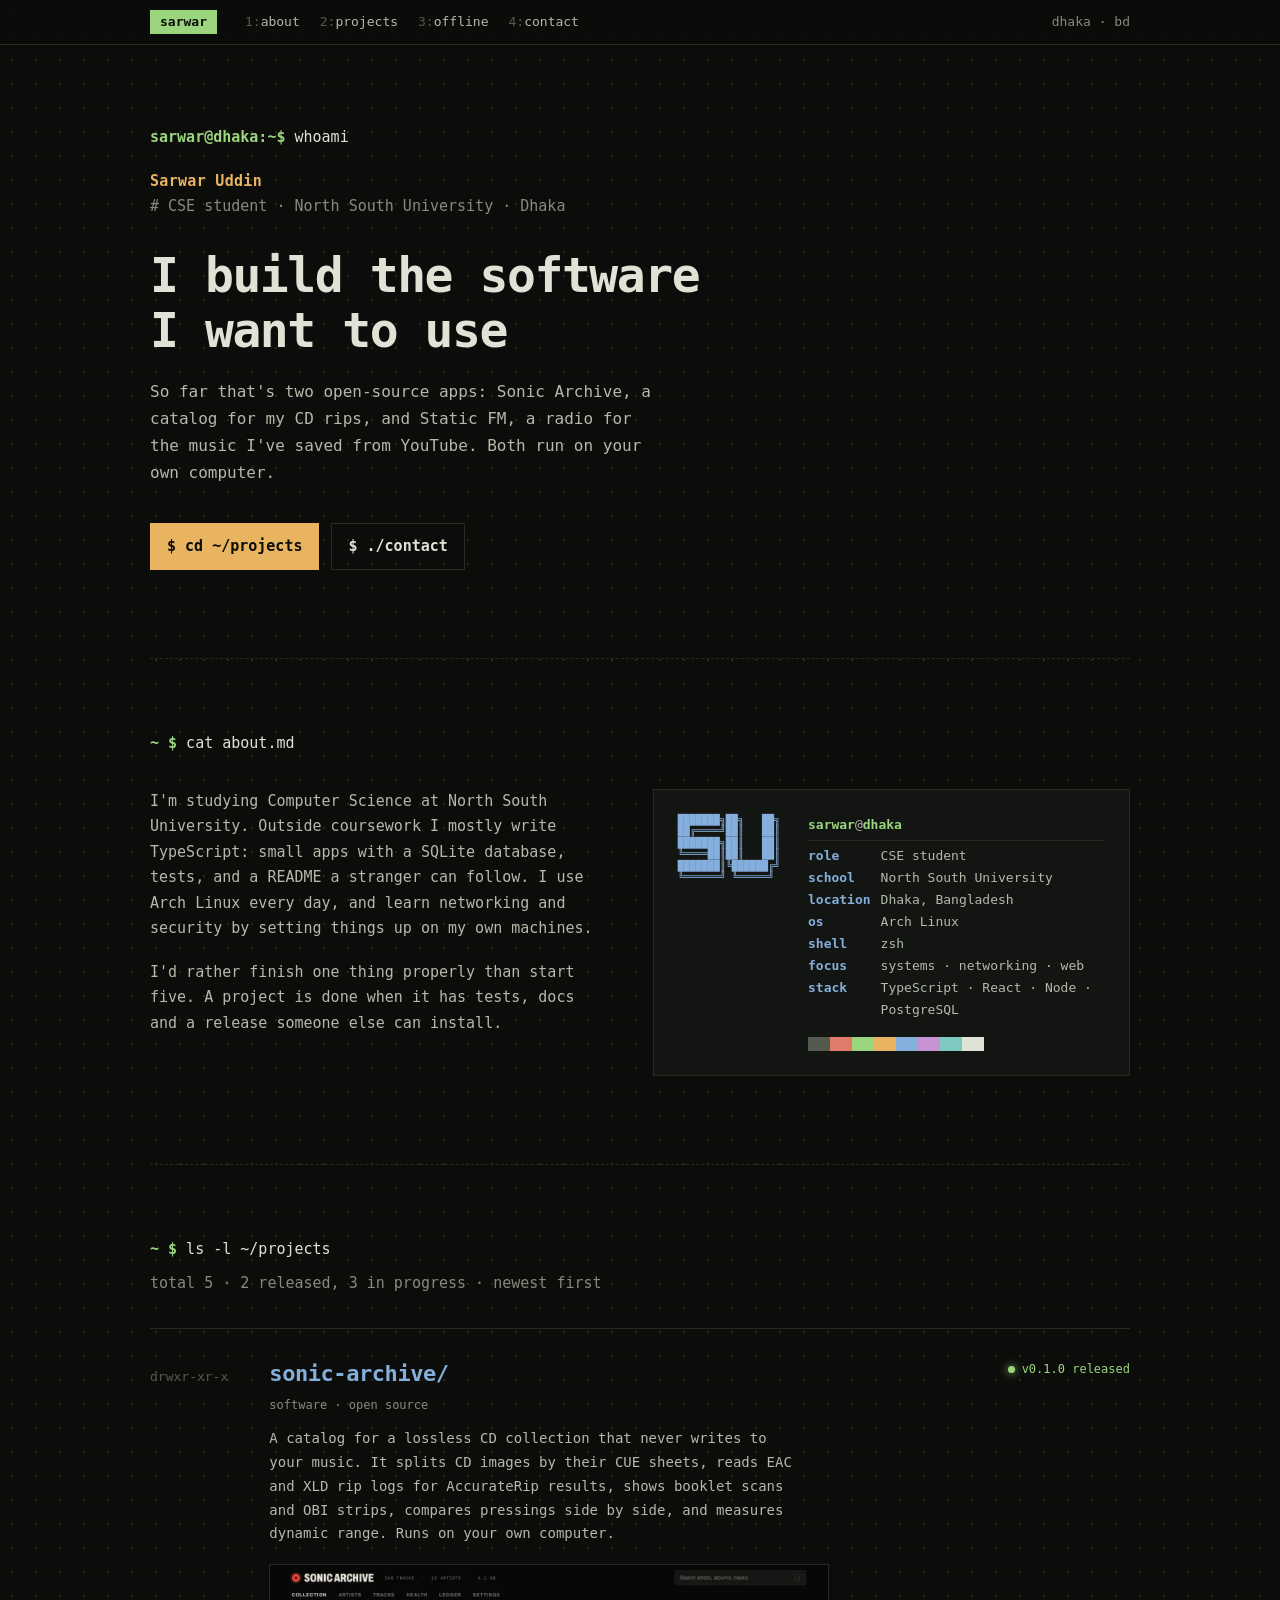
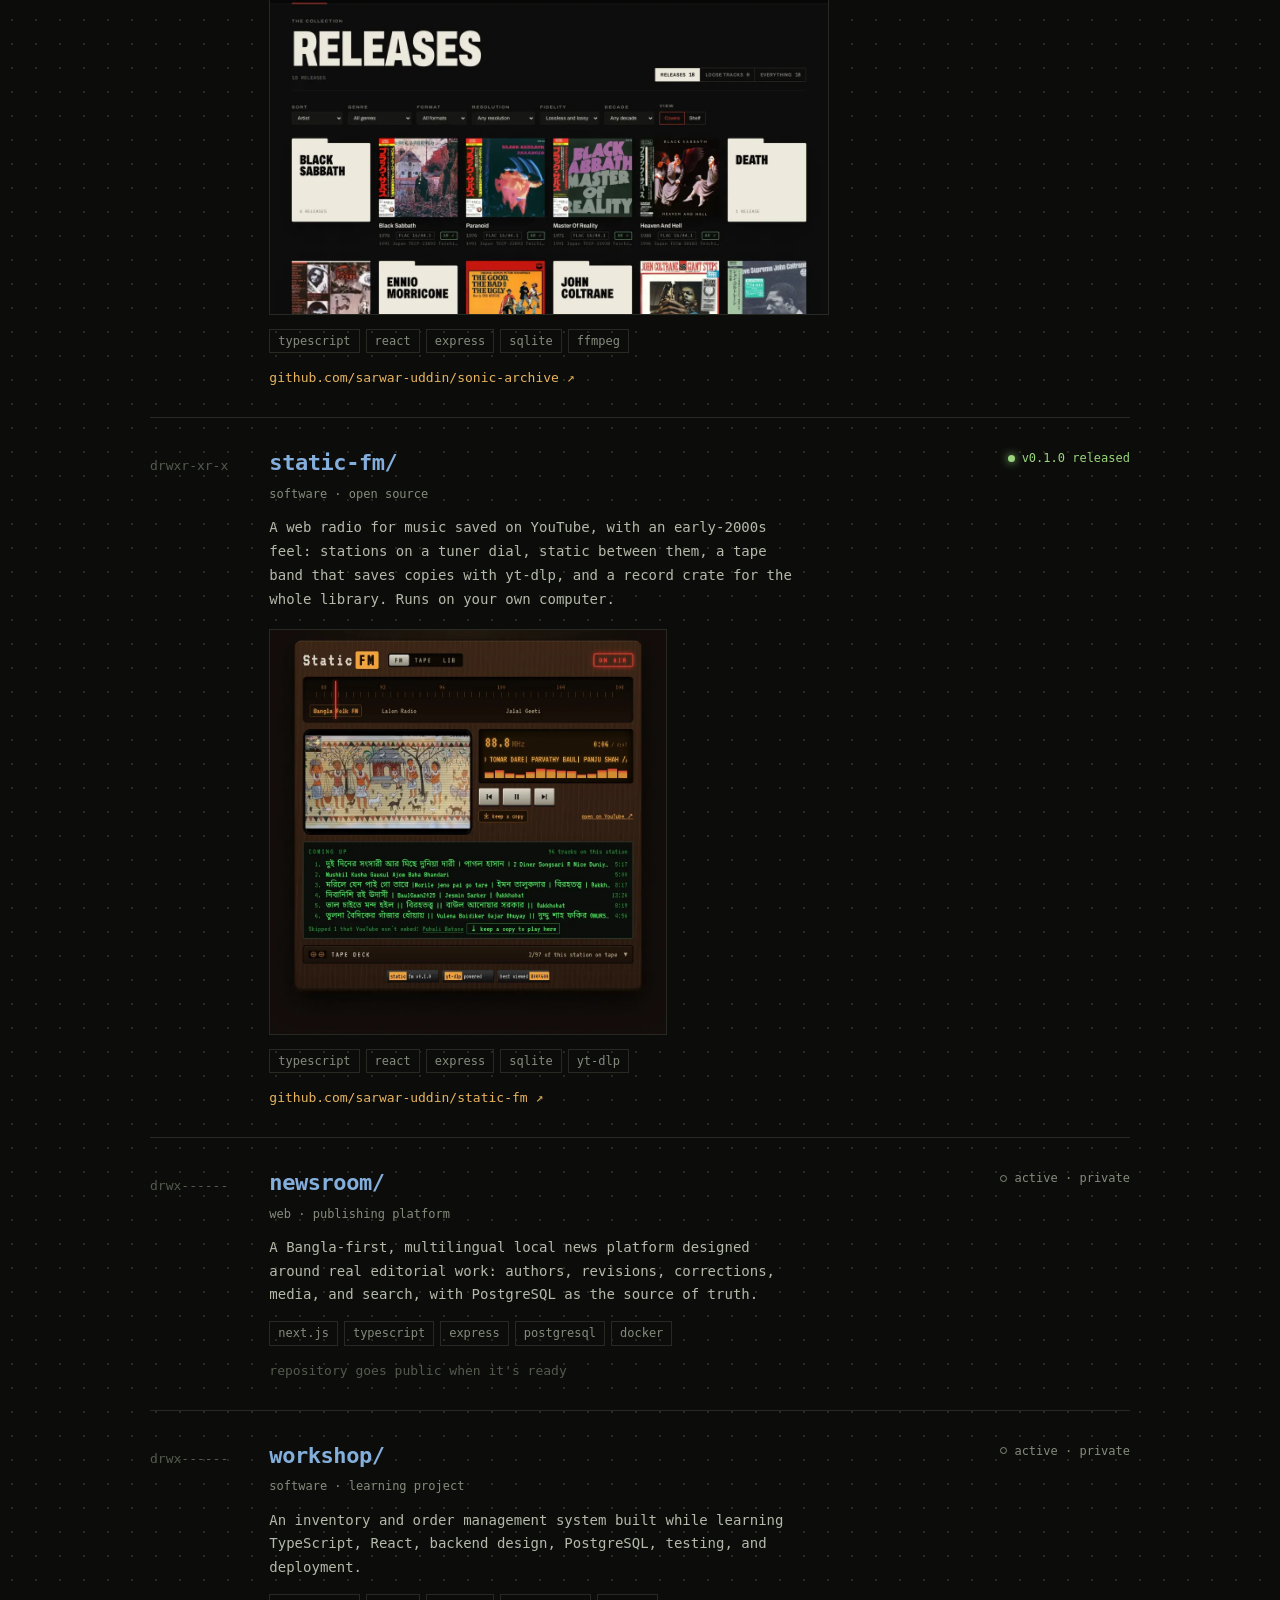
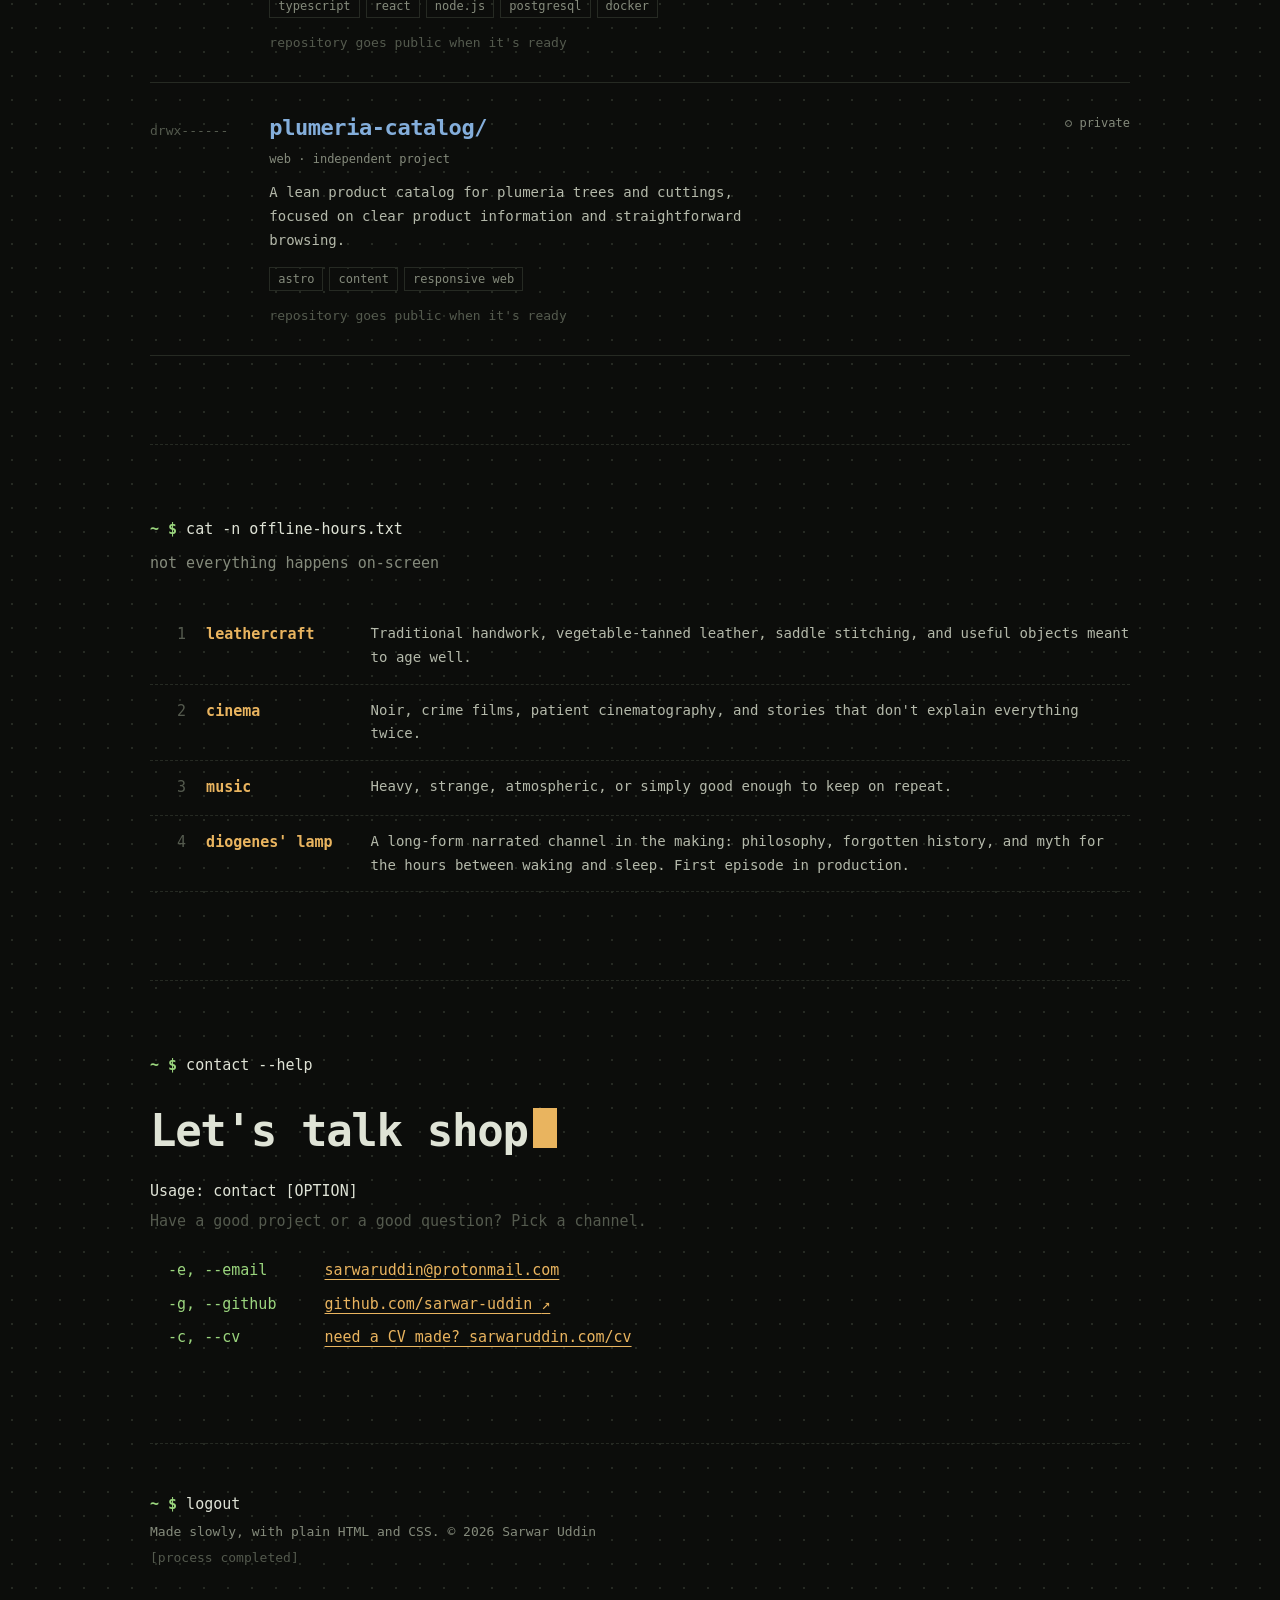
==== index.html @ fee9fc0f "Plainer hero and copy: say what I build, not slogans The hero names the two released apps instead of" ====
<!doctype html>
<html lang="en">
<head>
  <meta charset="utf-8">
  <meta name="viewport" content="width=device-width, initial-scale=1">
  <meta name="theme-color" content="#0c0d0b">
  <meta name="description" content="Sarwar Uddin: computer science student in Dhaka. I build small, local-first apps in TypeScript and release them: Sonic Archive and Static FM.">
  <title>Sarwar Uddin</title>
  <link rel="icon" type="image/svg+xml" href="favicon.svg">
  <link rel="stylesheet" href="styles.css">
</head>
<body>
  <a class="skip-link" href="#main">Skip to content</a>

  <header class="statusbar">
    <div class="statusbar-inner">
      <a class="session" href="#top" aria-label="Sarwar Uddin, home">sarwar</a>
      <nav aria-label="Main navigation">
        <a href="#about"><span aria-hidden="true">1:</span>about</a>
        <a href="#projects"><span aria-hidden="true">2:</span>projects</a>
        <a href="#offline"><span aria-hidden="true">3:</span>offline</a>
        <a href="#contact"><span aria-hidden="true">4:</span>contact</a>
      </nav>
      <span class="status-right" aria-hidden="true">dhaka · bd</span>
    </div>
  </header>

  <main id="main" class="wrap">
    <section class="hero" id="top" aria-labelledby="hero-title">
      <p class="cmd"><span class="ps1" aria-hidden="true">sarwar@dhaka:~$</span> whoami</p>
      <p class="hero-name">Sarwar Uddin</p>
      <p class="hero-role"><span aria-hidden="true"># </span>CSE student · North South University · Dhaka</p>
      <h1 id="hero-title">I build the software I want to use</h1>
      <p class="hero-copy">So far that's two open-source apps: Sonic Archive, a catalog for my CD rips, and Static FM, a radio for the music I've saved from YouTube. Both run on your own computer.</p>
      <div class="hero-actions">
        <a class="button" href="#projects"><span aria-hidden="true">$ </span>cd ~/projects</a>
        <a class="button ghost" href="#contact"><span aria-hidden="true">$ </span>./contact</a>
      </div>
    </section>

    <section class="section" id="about" aria-labelledby="about-title">
      <h2 class="cmd" id="about-title"><span class="ps1" aria-hidden="true">~ $</span> cat about.md</h2>
      <div class="about-grid">
        <div class="about-text">
          <p>I'm studying Computer Science at North South University. Outside coursework I mostly write TypeScript: small apps with a SQLite database, tests, and a README a stranger can follow. I use Arch Linux every day, and learn networking and security by setting things up on my own machines.</p>
          <p>I'd rather finish one thing properly than start five. A project is done when it has tests, docs and a release someone else can install.</p>
        </div>
        <figure class="fetch" aria-label="System summary">
<pre class="fetch-logo" aria-hidden="true">███████╗██╗   ██╗
██╔════╝██║   ██║
███████╗██║   ██║
╚════██║██║   ██║
███████║╚██████╔╝
╚══════╝ ╚═════╝ </pre>
          <dl class="fetch-info">
            <div class="fetch-title"><dt class="sr-only">user</dt><dd><b>sarwar</b>@<b>dhaka</b></dd></div>
            <div><dt>role</dt><dd>CSE student</dd></div>
            <div><dt>school</dt><dd>North South University</dd></div>
            <div><dt>location</dt><dd>Dhaka, Bangladesh</dd></div>
            <div><dt>os</dt><dd>Arch Linux</dd></div>
            <div><dt>shell</dt><dd>zsh</dd></div>
            <div><dt>focus</dt><dd>systems · networking · web</dd></div>
            <div><dt>stack</dt><dd>TypeScript · React · Node · PostgreSQL</dd></div>
          </dl>
          <div class="swatches" aria-hidden="true"><i></i><i></i><i></i><i></i><i></i><i></i><i></i><i></i></div>
        </figure>
      </div>
    </section>

    <section class="section" id="projects" aria-labelledby="projects-title">
      <h2 class="cmd" id="projects-title"><span class="ps1" aria-hidden="true">~ $</span> ls -l ~/projects</h2>
      <p class="output-note">total 5 · 2 released, 3 in progress · newest first</p>

      <ol class="listing">
        <li class="entry">
          <div class="entry-head">
            <span class="perm" aria-hidden="true">drwxr-xr-x</span>
            <h3>sonic-archive/</h3>
            <span class="state"><i aria-hidden="true"></i>v0.1.0 released</span>
          </div>
          <p class="entry-kind">software · open source</p>
          <p class="entry-desc">A catalog for a lossless CD collection that never writes to your music. It splits CD images by their CUE sheets, reads EAC and XLD rip logs for AccurateRip results, shows booklet scans and OBI strips, compares pressings side by side, and measures dynamic range. Runs on your own computer.</p>
          <a class="entry-shot" href="https://github.com/sarwar-uddin/sonic-archive#readme" target="_blank" rel="noreferrer">
            <img src="projects/sonic-archive.webp" width="1280" height="800" loading="lazy" alt="Sonic Archive's collection page: album covers with OBI strips, grouped by artist, with format, a verified-rip badge and the pressing under each">
          </a>
          <ul class="tags" aria-label="Technologies"><li>typescript</li><li>react</li><li>express</li><li>sqlite</li><li>ffmpeg</li></ul>
          <a class="entry-link" href="https://github.com/sarwar-uddin/sonic-archive" target="_blank" rel="noreferrer">github.com/sarwar-uddin/sonic-archive <span aria-hidden="true">↗</span></a>
        </li>

        <li class="entry">
          <div class="entry-head">
            <span class="perm" aria-hidden="true">drwxr-xr-x</span>
            <h3>static-fm/</h3>
            <span class="state"><i aria-hidden="true"></i>v0.1.0 released</span>
          </div>
          <p class="entry-kind">software · open source</p>
          <p class="entry-desc">A web radio for music saved on YouTube, with an early-2000s feel: stations on a tuner dial, static between them, a tape band that saves copies with yt-dlp, and a record crate for the whole library. Runs on your own computer.</p>
          <a class="entry-shot narrow" href="https://github.com/sarwar-uddin/static-fm#readme" target="_blank" rel="noreferrer">
            <img src="projects/static-fm.webp" width="1000" height="1020" loading="lazy" alt="Static FM tuned to a folk station: the tuner dial, a video playing, the amber frequency display and the coming-up list">
          </a>
          <ul class="tags" aria-label="Technologies"><li>typescript</li><li>react</li><li>express</li><li>sqlite</li><li>yt-dlp</li></ul>
          <a class="entry-link" href="https://github.com/sarwar-uddin/static-fm" target="_blank" rel="noreferrer">github.com/sarwar-uddin/static-fm <span aria-hidden="true">↗</span></a>
        </li>

        <li class="entry">
          <div class="entry-head">
            <span class="perm" aria-hidden="true">drwx------</span>
            <h3>newsroom/</h3>
            <span class="state private"><i aria-hidden="true"></i>active · private</span>
          </div>
          <p class="entry-kind">web · publishing platform</p>
          <p class="entry-desc">A Bangla-first, multilingual local news platform designed around real editorial work: authors, revisions, corrections, media, and search, with PostgreSQL as the source of truth.</p>
          <ul class="tags" aria-label="Technologies"><li>next.js</li><li>typescript</li><li>express</li><li>postgresql</li><li>docker</li></ul>
          <p class="entry-link muted">repository goes public when it's ready</p>
        </li>

        <li class="entry">
          <div class="entry-head">
            <span class="perm" aria-hidden="true">drwx------</span>
            <h3>workshop/</h3>
            <span class="state private"><i aria-hidden="true"></i>active · private</span>
          </div>
          <p class="entry-kind">software · learning project</p>
          <p class="entry-desc">An inventory and order management system built while learning TypeScript, React, backend design, PostgreSQL, testing, and deployment.</p>
          <ul class="tags" aria-label="Technologies"><li>typescript</li><li>react</li><li>node.js</li><li>postgresql</li><li>docker</li></ul>
          <p class="entry-link muted">repository goes public when it's ready</p>
        </li>

        <li class="entry">
          <div class="entry-head">
            <span class="perm" aria-hidden="true">drwx------</span>
            <h3>plumeria-catalog/</h3>
            <span class="state private"><i aria-hidden="true"></i>private</span>
          </div>
          <p class="entry-kind">web · independent project</p>
          <p class="entry-desc">A lean product catalog for plumeria trees and cuttings, focused on clear product information and straightforward browsing.</p>
          <ul class="tags" aria-label="Technologies"><li>astro</li><li>content</li><li>responsive web</li></ul>
          <p class="entry-link muted">repository goes public when it's ready</p>
        </li>
      </ol>

    </section>

    <section class="section" id="offline" aria-labelledby="offline-title">
      <h2 class="cmd" id="offline-title"><span class="ps1" aria-hidden="true">~ $</span> cat -n offline-hours.txt</h2>
      <p class="output-note">not everything happens on-screen</p>
      <ol class="lines">
        <li><h3>leathercraft</h3><p>Traditional handwork, vegetable-tanned leather, saddle stitching, and useful objects meant to age well.</p></li>
        <li><h3>cinema</h3><p>Noir, crime films, patient cinematography, and stories that don't explain everything twice.</p></li>
        <li><h3>music</h3><p>Heavy, strange, atmospheric, or simply good enough to keep on repeat.</p></li>
        <li><h3>diogenes' lamp</h3><p>A long-form narrated channel in the making: philosophy, forgotten history, and myth for the hours between waking and sleep. First episode in production.</p></li>
      </ol>
    </section>

    <section class="section contact" id="contact" aria-labelledby="contact-title">
      <h2 class="cmd" id="contact-title"><span class="ps1" aria-hidden="true">~ $</span> contact --help</h2>
      <p class="contact-big">Let's talk shop<span class="cursor" aria-hidden="true"></span></p>
      <div class="usage">
        <p>Usage: contact [OPTION]</p>
        <p class="dim">Have a good project or a good question? Pick a channel.</p>
        <dl>
          <div><dt>-e, --email</dt><dd><a href="mailto:sarwaruddin@protonmail.com">sarwaruddin@protonmail.com</a></dd></div>
          <div><dt>-g, --github</dt><dd><a href="https://github.com/sarwar-uddin" target="_blank" rel="noreferrer">github.com/sarwar-uddin <span aria-hidden="true">↗</span></a></dd></div>
          <div><dt>-c, --cv</dt><dd><a href="cv/">need a CV made? sarwaruddin.com/cv</a></dd></div>
        </dl>
      </div>
    </section>
  </main>

  <footer class="footer wrap">
    <p class="cmd"><span class="ps1" aria-hidden="true">~ $</span> logout</p>
    <p>Made slowly, with plain HTML and CSS. © 2026 Sarwar Uddin</p>
    <p class="dim" aria-hidden="true">[process completed]</p>
  </footer>
</body>
</html>
---- styles.css ----
:root {
  color-scheme: dark;
  --bg: #0c0d0b;
  --panel: #131512;
  --text: #dfe3d6;
  --soft: #b4b9aa;
  --muted: #858b7c;
  --faint: #545a4e;
  --line: #262a23;
  --green: #9bd67e;
  --amber: #e9b45f;
  --blue: #84aedb;
  --red: #e07a6a;
  --mono: ui-monospace, "JetBrains Mono", "Cascadia Code", "Fira Code", "SFMono-Regular", Menlo, Consolas, "DejaVu Sans Mono", "Liberation Mono", monospace;
}

* { box-sizing: border-box; }
html { scroll-behavior: smooth; scroll-padding-top: 64px; }
body {
  margin: 0;
  background: var(--bg);
  background-image: radial-gradient(var(--line) 1px, transparent 1px);
  background-size: 24px 24px;
  color: var(--text);
  font-family: var(--mono);
  font-size: 15px;
  line-height: 1.7;
  -webkit-font-smoothing: antialiased;
}
::selection { background: var(--amber); color: var(--bg); }
a { color: inherit; }
a:focus-visible { outline: 2px solid var(--amber); outline-offset: 3px; }
h1, h2, h3, p, dl, dd, figure, ol, ul { margin: 0; }
.wrap { width: min(980px, 100% - 48px); margin-inline: auto; }
.sr-only { position: absolute; width: 1px; height: 1px; overflow: hidden; clip-path: inset(50%); white-space: nowrap; }
.skip-link { position: absolute; top: 8px; left: 8px; z-index: 20; padding: 6px 10px; transform: translateY(-200%); background: var(--amber); color: var(--bg); }
.skip-link:focus { transform: none; }
.dim { color: var(--faint); }

/* tmux-style status bar */
.statusbar { position: sticky; top: 0; z-index: 10; background: color-mix(in srgb, var(--bg) 88%, transparent); backdrop-filter: blur(8px); border-bottom: 1px solid var(--line); font-size: 13px; }
.statusbar-inner { display: flex; align-items: center; gap: 20px; width: min(980px, 100% - 48px); height: 44px; margin-inline: auto; }
.session { padding: 1px 10px; background: var(--green); color: var(--bg); font-weight: 700; text-decoration: none; }
.statusbar nav { display: flex; gap: 4px; }
.statusbar nav a { padding: 1px 8px; color: var(--soft); text-decoration: none; }
.statusbar nav a span { color: var(--faint); }
.statusbar nav a:hover { background: var(--line); color: var(--text); }
.status-right { margin-left: auto; color: var(--muted); }

/* prompt lines */
.cmd { font-size: 15px; font-weight: 400; color: var(--text); }
.ps1 { color: var(--green); font-weight: 700; }
.cursor { display: inline-block; width: .55em; height: .9em; margin-left: .12em; vertical-align: -.05em; background: var(--amber); animation: blink 1.1s steps(1) infinite; }
@keyframes blink { 50% { opacity: 0; } }

/* hero */
.hero { padding: 80px 0 88px; }
.hero-name { margin-top: 18px; color: var(--amber); font-size: 15px; font-weight: 700; letter-spacing: .02em; }
.hero-role { color: var(--muted); }
h1 { max-width: 24ch; margin: 28px 0 20px; font-size: clamp(30px, 4.6vw, 48px); font-weight: 700; line-height: 1.15; letter-spacing: -.03em; text-wrap: balance; }
.hero-copy { max-width: 52ch; color: var(--soft); font-size: 16px; }
.hero-actions { display: flex; flex-wrap: wrap; gap: 12px; margin-top: 36px; }
.button { padding: 10px 16px; border: 1px solid var(--amber); background: var(--amber); color: var(--bg); font-weight: 700; text-decoration: none; transition: background .15s ease, color .15s ease; }
.button:hover { background: transparent; color: var(--amber); }
.button.ghost { border-color: var(--line); background: transparent; color: var(--text); }
.button.ghost:hover { border-color: var(--text); }

/* sections */
.section { padding: 72px 0 88px; border-top: 1px dashed var(--line); }
.section > .cmd { margin-bottom: 8px; }
.output-note { margin-bottom: 32px; color: var(--muted); }
.comment { margin-top: 28px; color: var(--muted); }

/* about + fetch card */
.about-grid { display: grid; grid-template-columns: minmax(0, 1fr) minmax(0, 1.05fr); gap: 48px; align-items: start; margin-top: 32px; }
.about-text { display: grid; gap: 18px; color: var(--soft); }
.fetch { display: grid; grid-template-columns: auto 1fr; gap: 10px 28px; padding: 24px; border: 1px solid var(--line); background: var(--panel); font-size: 13px; }
.fetch-logo { margin: 0; color: var(--blue); font-family: var(--mono); font-size: 10px; line-height: 1.15; }
.fetch-info div { display: flex; gap: 10px; }
.fetch-info dt { min-width: 8ch; color: var(--blue); font-weight: 700; }
.fetch-info dd { color: var(--soft); }
.fetch-title { margin-bottom: 4px; padding-bottom: 4px; border-bottom: 1px solid var(--line); }
.fetch-title b { color: var(--green); }
.swatches { grid-column: 2; display: flex; margin-top: 6px; }
.swatches i { width: 22px; height: 14px; }
.swatches i:nth-child(1) { background: var(--faint); }
.swatches i:nth-child(2) { background: var(--red); }
.swatches i:nth-child(3) { background: var(--green); }
.swatches i:nth-child(4) { background: var(--amber); }
.swatches i:nth-child(5) { background: var(--blue); }
.swatches i:nth-child(6) { background: #c792d4; }
.swatches i:nth-child(7) { background: #7fc8c0; }
.swatches i:nth-child(8) { background: var(--text); }

/* project listing */
.listing { padding: 0; list-style: none; border-top: 1px solid var(--line); }
.entry { display: grid; grid-template-columns: 11ch minmax(0, 1fr); column-gap: 20px; padding: 26px 0 28px; border-bottom: 1px solid var(--line); }
.entry > :not(.entry-head) { grid-column: 2; }
.entry-head { position: relative; grid-column: 1 / -1; display: grid; grid-template-columns: subgrid; align-items: baseline; }
.entry-head h3 { padding-right: 10ch; font-size: 22px; font-weight: 700; color: var(--blue); letter-spacing: -.02em; }
.perm { color: var(--faint); font-size: 13px; }
.state { position: absolute; right: 0; top: 4px; display: inline-flex; align-items: center; gap: 7px; color: var(--green); font-size: 12px; }
.state i { width: 7px; height: 7px; border-radius: 50%; background: currentColor; box-shadow: 0 0 8px currentColor; }
.state.private { color: var(--muted); }
.state.private i { background: transparent; border: 1px solid currentColor; box-shadow: none; }
.entry-kind { margin-top: 2px; color: var(--muted); font-size: 12px; }
.entry-desc { max-width: 62ch; margin-top: 12px; color: var(--soft); font-size: 14px; }
.tags { display: flex; flex-wrap: wrap; gap: 6px; margin-top: 14px; padding: 0; list-style: none; }
.tags li { padding: 1px 8px; border: 1px solid var(--line); color: var(--muted); font-size: 12px; }
.entry-link { width: fit-content; margin-top: 14px; color: var(--amber); font-size: 13px; text-decoration: none; }
a.entry-link:hover { text-decoration: underline; text-underline-offset: 4px; }
.entry-link.muted { color: var(--faint); }
.entry-shot { display: block; max-width: min(100%, 62ch); margin-top: 18px; border: 1px solid var(--line); background: var(--panel); }
.entry-shot.narrow { max-width: min(100%, 44ch); }
.entry-shot img { display: block; width: 100%; height: auto; }
a.entry-shot:hover { border-color: var(--faint); }

/* cat -n */
.lines { padding: 0; list-style: none; counter-reset: line; }
.lines li { counter-increment: line; display: grid; grid-template-columns: 4ch 16ch minmax(0, 1fr); gap: 20px; padding: 14px 0; border-bottom: 1px dashed var(--line); }
.lines li::before { content: counter(line); color: var(--faint); text-align: right; }
.lines h3 { font-size: 15px; font-weight: 700; color: var(--amber); }
.lines p { color: var(--soft); font-size: 14px; }

/* contact */
.contact-big { margin: 28px 0 24px; font-size: clamp(28px, 4.6vw, 44px); font-weight: 700; line-height: 1.1; letter-spacing: -.03em; }
.usage { display: grid; gap: 4px; }
.usage dl { margin-top: 16px; }
.usage dl div { display: grid; grid-template-columns: 16ch minmax(0, 1fr); gap: 12px; padding: 4px 0 4px 2ch; }
.usage dt { color: var(--green); }
.usage a { color: var(--amber); text-underline-offset: 4px; overflow-wrap: anywhere; }
.usage a:hover { color: var(--text); }

/* footer */
.footer { display: grid; gap: 4px; padding: 48px 0 64px; border-top: 1px dashed var(--line); color: var(--muted); font-size: 13px; }

@media (max-width: 760px) {
  .about-grid { grid-template-columns: 1fr; gap: 32px; }
}

@media (max-width: 600px) {
  body { font-size: 14px; }
  .wrap, .statusbar-inner { width: calc(100% - 32px); }
  .statusbar { font-size: 12px; }
  .statusbar-inner { gap: 10px; }
  .statusbar nav a { padding: 1px 4px; }
  .statusbar nav a span, .status-right { display: none; }
  .hero { padding: 64px 0 72px; }
  .section { padding: 56px 0 64px; }
  .fetch { grid-template-columns: 1fr; padding: 18px; }
  .fetch-logo { font-size: 9px; }
  .swatches { grid-column: 1; }
  .entry { grid-template-columns: 1fr; }
  .entry > :not(.entry-head) { grid-column: 1; }
  .entry-head { display: block; }
  .perm { display: block; font-size: 12px; }
  .entry-head h3 { font-size: 20px; }
  .lines li { grid-template-columns: 2ch minmax(0, 1fr); gap: 4px 14px; }
  .lines li p { grid-column: 2; }
  .usage dl div { grid-template-columns: 1fr; gap: 0; padding-left: 0; }
}

@media (prefers-reduced-motion: reduce) {
  html { scroll-behavior: auto; }
  .cursor { animation: none; }
  *, *::before, *::after { transition-duration: .01ms !important; }
}
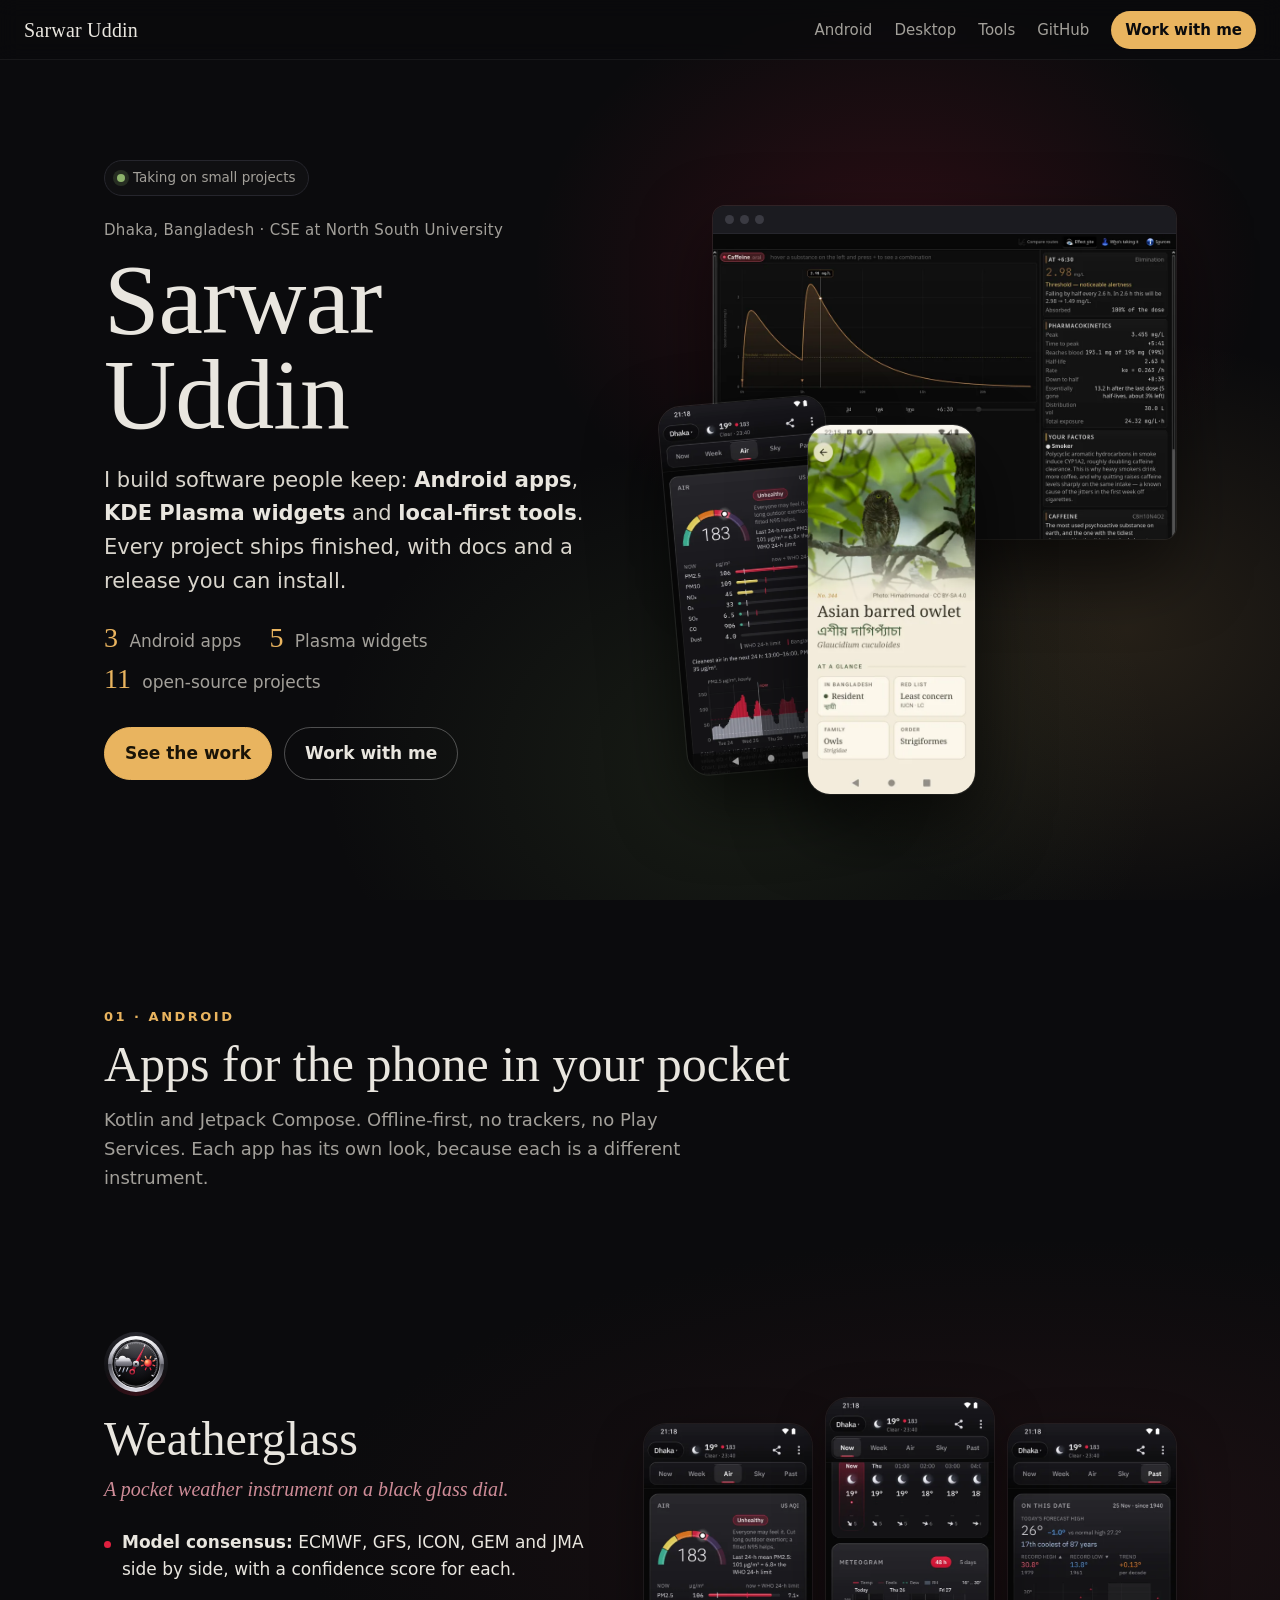
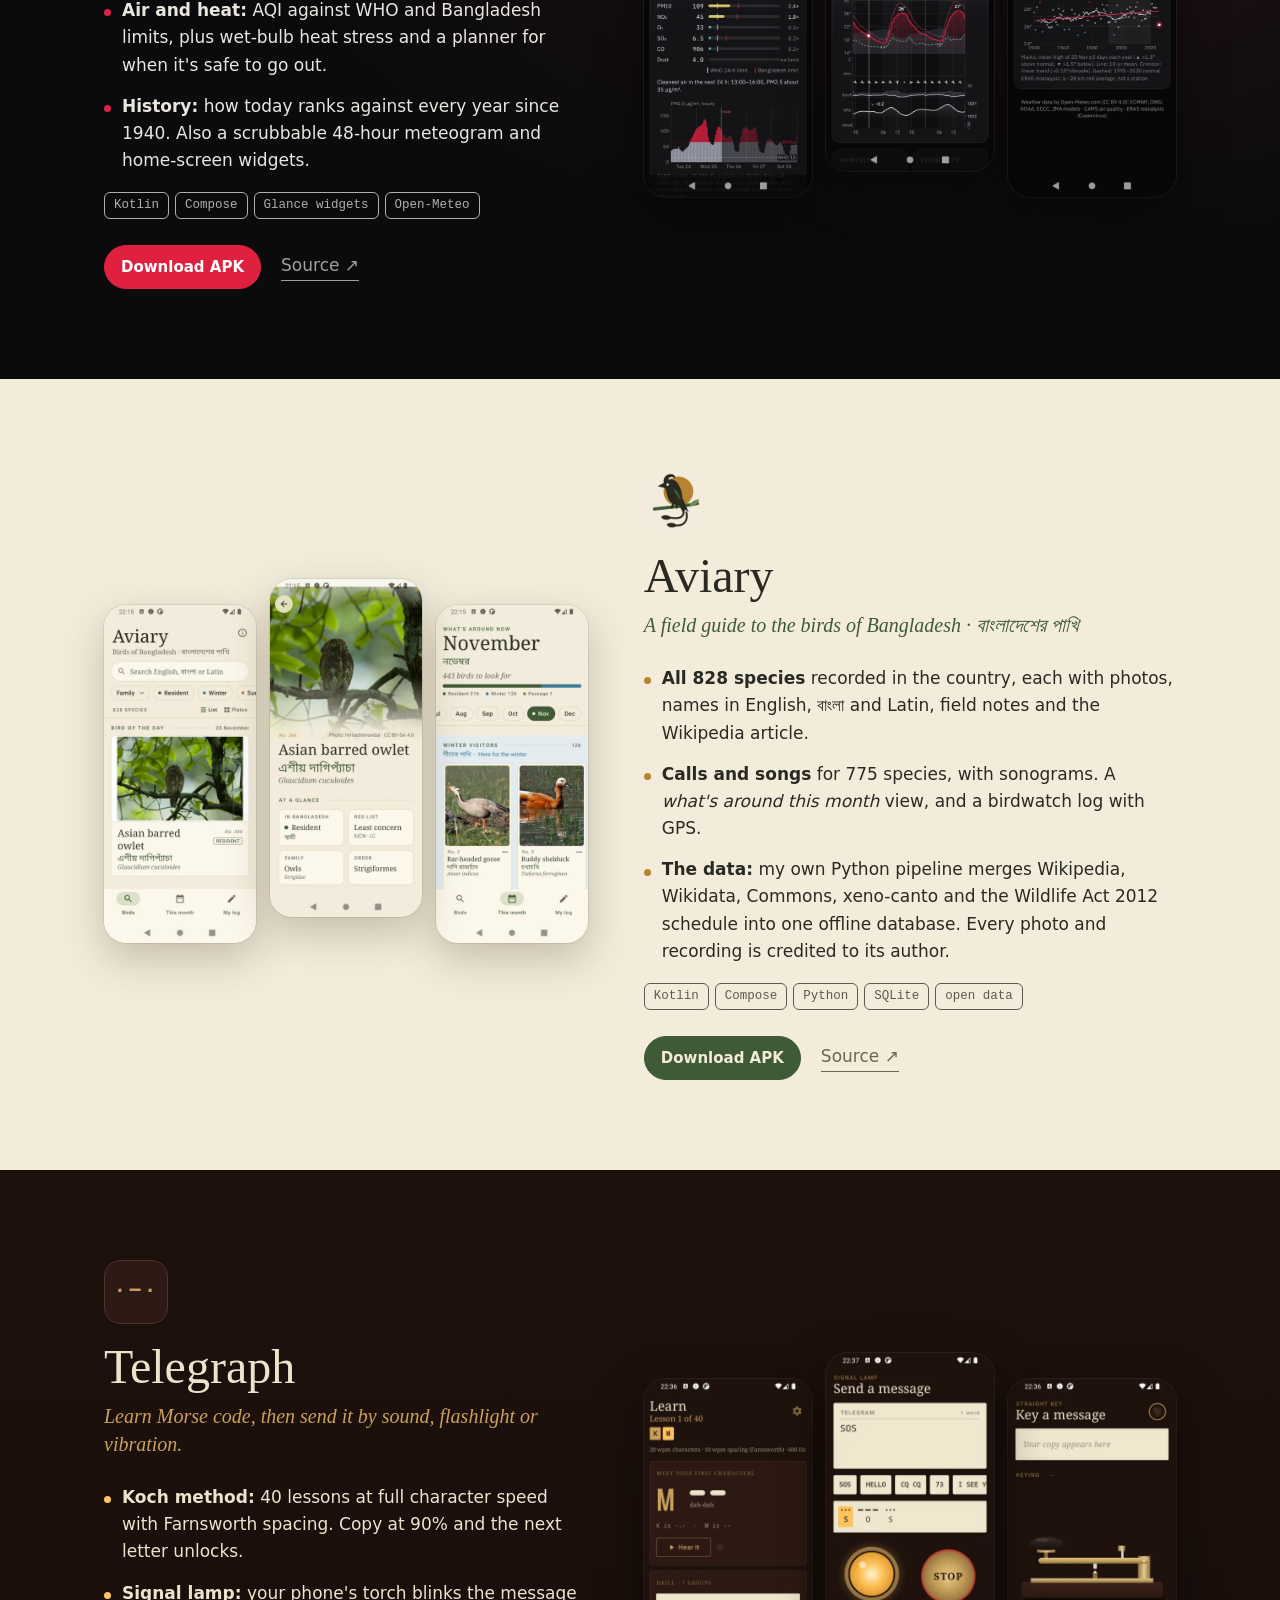
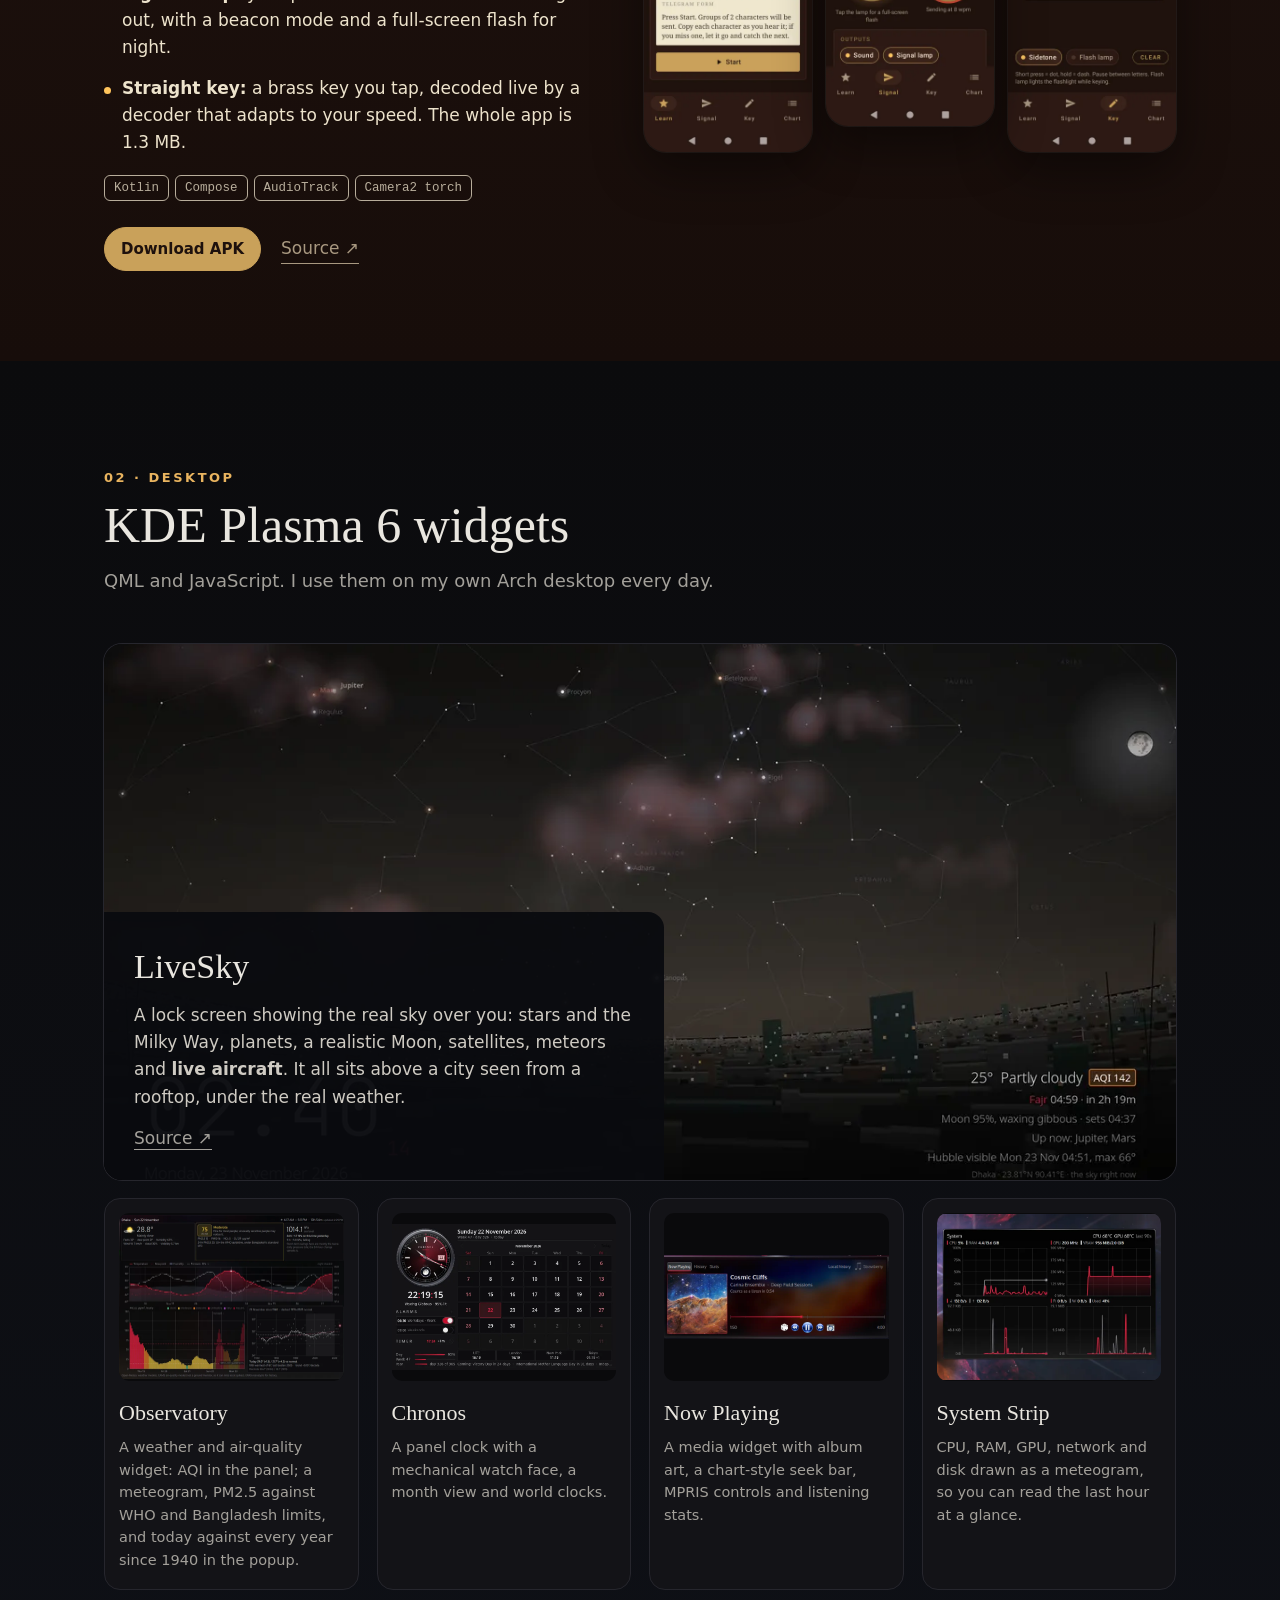
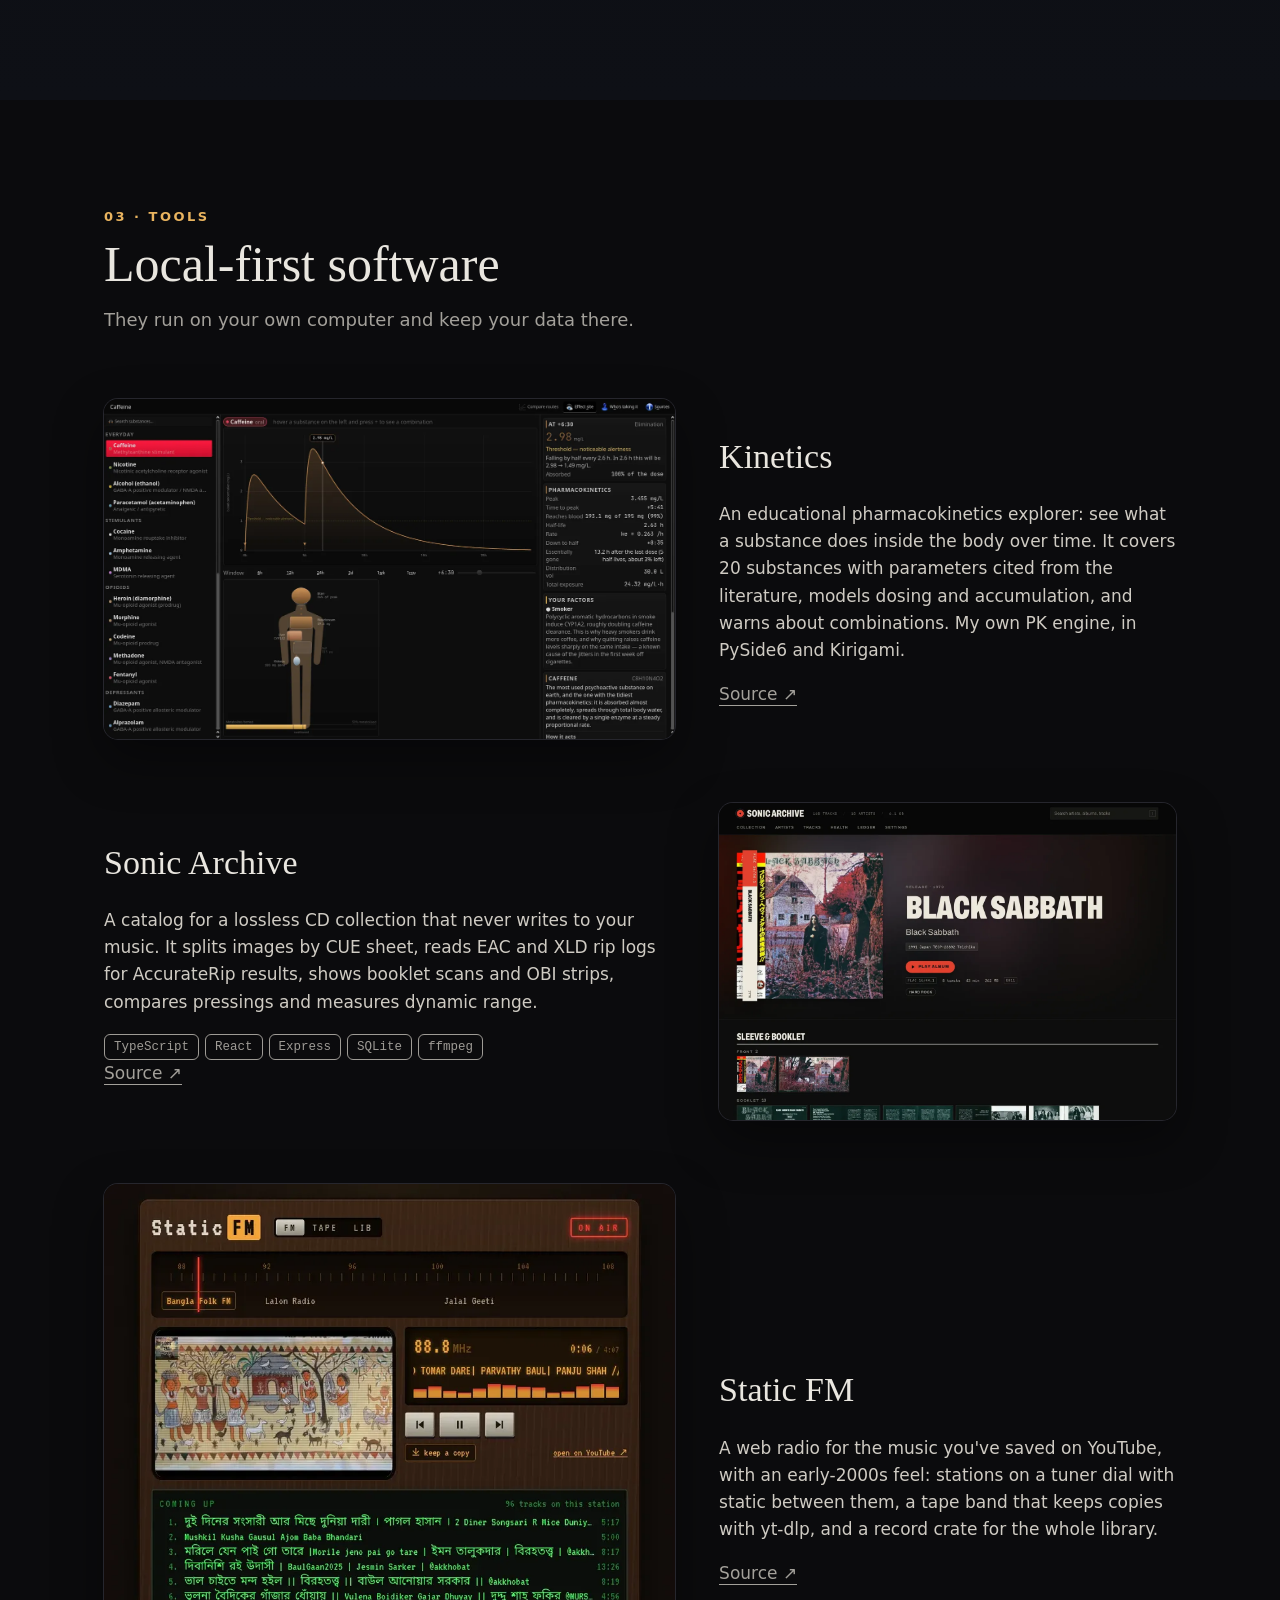
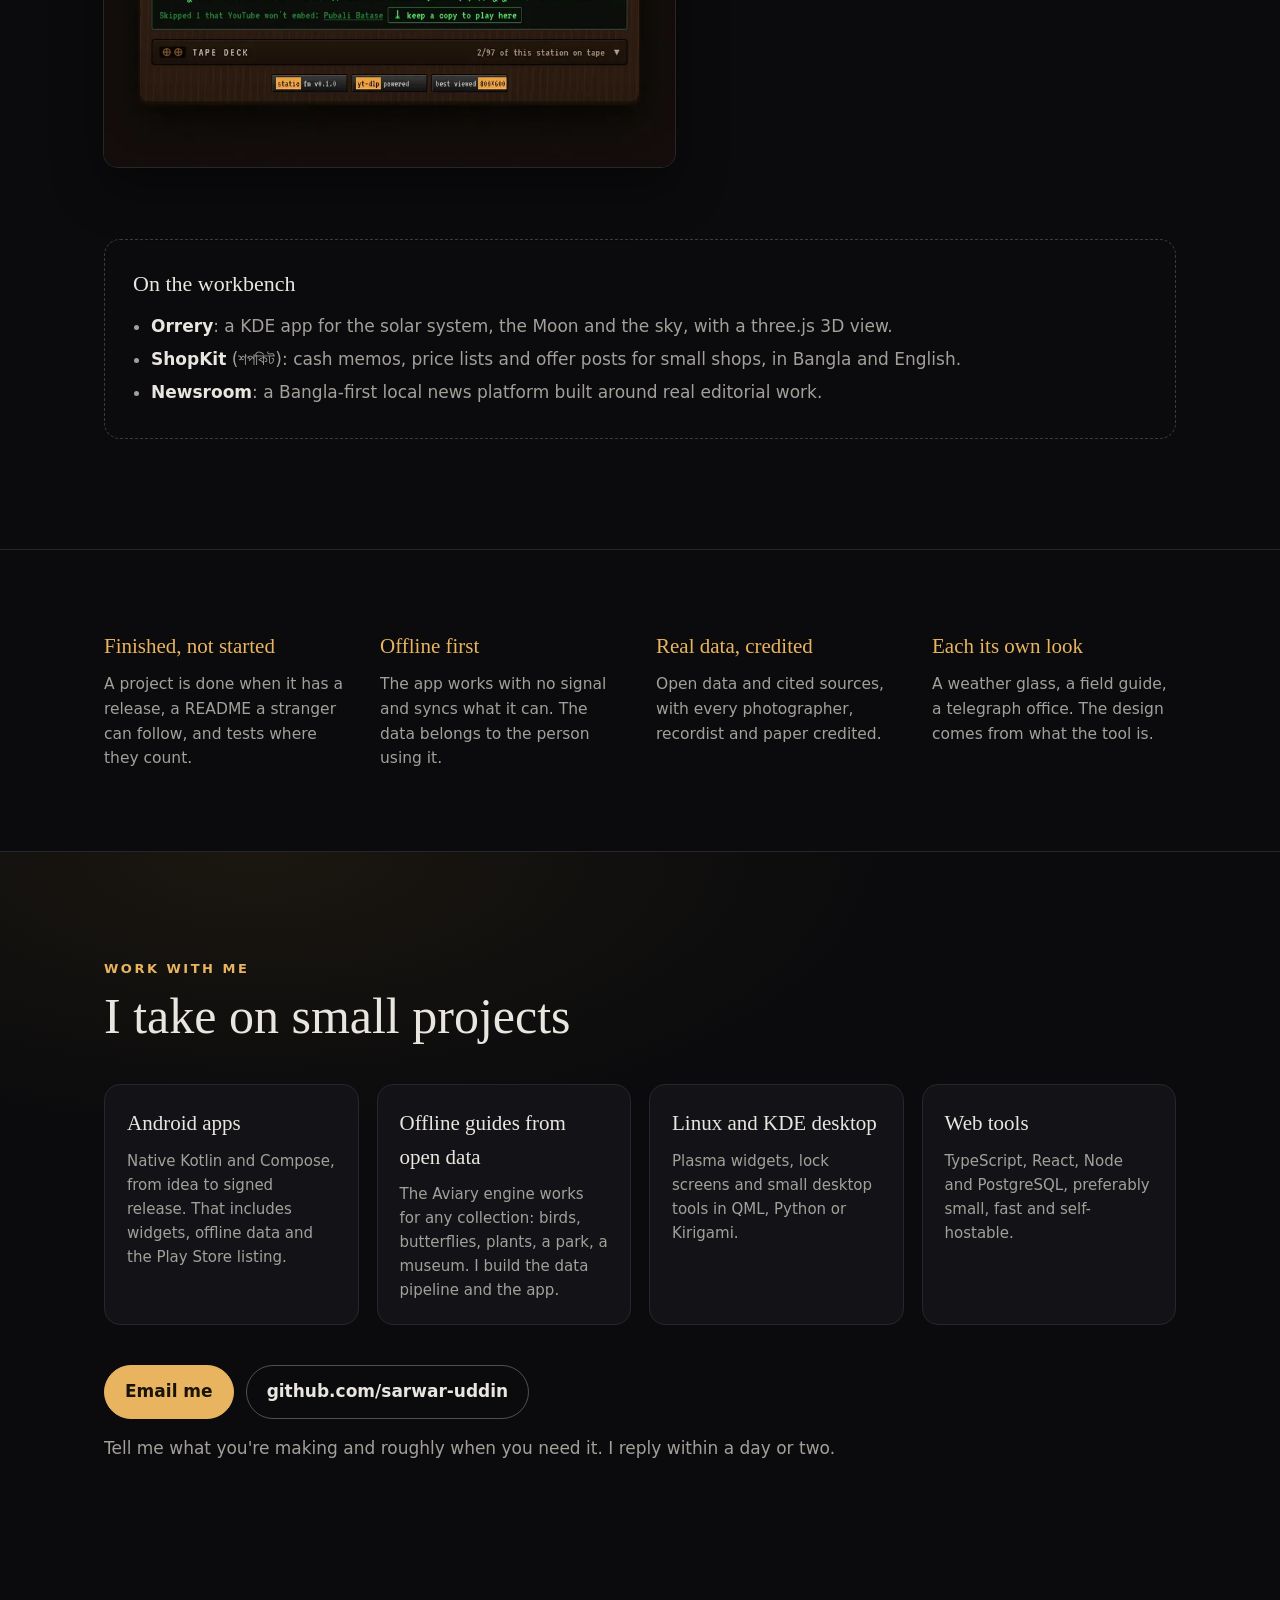
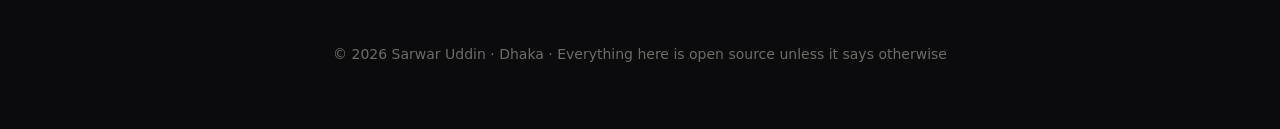
==== commit 2e598b14: "Portfolio: Android apps, KDE Plasma widgets and local-first tools Co-Authored-By: Claude Opus 5.5 <n" ====
--- a/index.html
+++ b/index.html
@@ -1,176 +1,268 @@
 <!doctype html>
 <html lang="en">
 <head>
-  <meta charset="utf-8">
-  <meta name="viewport" content="width=device-width, initial-scale=1">
-  <meta name="theme-color" content="#0c0d0b">
-  <meta name="description" content="Sarwar Uddin: computer science student in Dhaka. I build small, local-first apps in TypeScript and release them: Sonic Archive and Static FM.">
-  <title>Sarwar Uddin</title>
-  <link rel="icon" type="image/svg+xml" href="favicon.svg">
-  <link rel="stylesheet" href="styles.css">
+<meta charset="utf-8">
+<meta name="viewport" content="width=device-width, initial-scale=1">
+<title>Sarwar Uddin · Android apps, desktop widgets, local-first tools</title>
+<meta name="description" content="Sarwar Uddin builds Android apps, KDE Plasma widgets and local-first tools in Dhaka, Bangladesh. Weatherglass, Aviary, Telegraph, LiveSky and more. Open source.">
+<meta property="og:title" content="Sarwar Uddin: things I've built">
+<meta property="og:description" content="Android apps, KDE Plasma widgets and local-first tools, all open source. Dhaka, Bangladesh.">
+<meta property="og:image" content="https://sarwaruddin.com/assets/og.jpg">
+<meta name="theme-color" content="#0b0b0d">
+<link rel="icon" href="favicon.svg" type="image/svg+xml">
+<link rel="stylesheet" href="styles.css">
 </head>
 <body>
-  <a class="skip-link" href="#main">Skip to content</a>
-
-  <header class="statusbar">
-    <div class="statusbar-inner">
-      <a class="session" href="#top" aria-label="Sarwar Uddin, home">sarwar</a>
-      <nav aria-label="Main navigation">
-        <a href="#about"><span aria-hidden="true">1:</span>about</a>
-        <a href="#projects"><span aria-hidden="true">2:</span>projects</a>
-        <a href="#offline"><span aria-hidden="true">3:</span>offline</a>
-        <a href="#contact"><span aria-hidden="true">4:</span>contact</a>
-      </nav>
-      <span class="status-right" aria-hidden="true">dhaka · bd</span>
-    </div>
-  </header>
-
-  <main id="main" class="wrap">
-    <section class="hero" id="top" aria-labelledby="hero-title">
-      <p class="cmd"><span class="ps1" aria-hidden="true">sarwar@dhaka:~$</span> whoami</p>
-      <p class="hero-name">Sarwar Uddin</p>
-      <p class="hero-role"><span aria-hidden="true"># </span>CSE student · North South University · Dhaka</p>
-      <h1 id="hero-title">I build the software I want to use</h1>
-      <p class="hero-copy">So far that's two open-source apps: Sonic Archive, a catalog for my CD rips, and Static FM, a radio for the music I've saved from YouTube. Both run on your own computer.</p>
-      <div class="hero-actions">
-        <a class="button" href="#projects"><span aria-hidden="true">$ </span>cd ~/projects</a>
-        <a class="button ghost" href="#contact"><span aria-hidden="true">$ </span>./contact</a>
-      </div>
-    </section>
-
-    <section class="section" id="about" aria-labelledby="about-title">
-      <h2 class="cmd" id="about-title"><span class="ps1" aria-hidden="true">~ $</span> cat about.md</h2>
-      <div class="about-grid">
-        <div class="about-text">
-          <p>I'm studying Computer Science at North South University. Outside coursework I mostly write TypeScript: small apps with a SQLite database, tests, and a README a stranger can follow. I use Arch Linux every day, and learn networking and security by setting things up on my own machines.</p>
-          <p>I'd rather finish one thing properly than start five. A project is done when it has tests, docs and a release someone else can install.</p>
-        </div>
-        <figure class="fetch" aria-label="System summary">
-<pre class="fetch-logo" aria-hidden="true">███████╗██╗   ██╗
-██╔════╝██║   ██║
-███████╗██║   ██║
-╚════██║██║   ██║
-███████║╚██████╔╝
-╚══════╝ ╚═════╝ </pre>
-          <dl class="fetch-info">
-            <div class="fetch-title"><dt class="sr-only">user</dt><dd><b>sarwar</b>@<b>dhaka</b></dd></div>
-            <div><dt>role</dt><dd>CSE student</dd></div>
-            <div><dt>school</dt><dd>North South University</dd></div>
-            <div><dt>location</dt><dd>Dhaka, Bangladesh</dd></div>
-            <div><dt>os</dt><dd>Arch Linux</dd></div>
-            <div><dt>shell</dt><dd>zsh</dd></div>
-            <div><dt>focus</dt><dd>systems · networking · web</dd></div>
-            <div><dt>stack</dt><dd>TypeScript · React · Node · PostgreSQL</dd></div>
-          </dl>
-          <div class="swatches" aria-hidden="true"><i></i><i></i><i></i><i></i><i></i><i></i><i></i><i></i></div>
-        </figure>
-      </div>
-    </section>
-
-    <section class="section" id="projects" aria-labelledby="projects-title">
-      <h2 class="cmd" id="projects-title"><span class="ps1" aria-hidden="true">~ $</span> ls -l ~/projects</h2>
-      <p class="output-note">total 5 · 2 released, 3 in progress · newest first</p>
-
-      <ol class="listing">
-        <li class="entry">
-          <div class="entry-head">
-            <span class="perm" aria-hidden="true">drwxr-xr-x</span>
-            <h3>sonic-archive/</h3>
-            <span class="state"><i aria-hidden="true"></i>v0.1.0 released</span>
-          </div>
-          <p class="entry-kind">software · open source</p>
-          <p class="entry-desc">A catalog for a lossless CD collection that never writes to your music. It splits CD images by their CUE sheets, reads EAC and XLD rip logs for AccurateRip results, shows booklet scans and OBI strips, compares pressings side by side, and measures dynamic range. Runs on your own computer.</p>
-          <a class="entry-shot" href="https://github.com/sarwar-uddin/sonic-archive#readme" target="_blank" rel="noreferrer">
-            <img src="projects/sonic-archive.webp" width="1280" height="800" loading="lazy" alt="Sonic Archive's collection page: album covers with OBI strips, grouped by artist, with format, a verified-rip badge and the pressing under each">
-          </a>
-          <ul class="tags" aria-label="Technologies"><li>typescript</li><li>react</li><li>express</li><li>sqlite</li><li>ffmpeg</li></ul>
-          <a class="entry-link" href="https://github.com/sarwar-uddin/sonic-archive" target="_blank" rel="noreferrer">github.com/sarwar-uddin/sonic-archive <span aria-hidden="true">↗</span></a>
-        </li>
-
-        <li class="entry">
-          <div class="entry-head">
-            <span class="perm" aria-hidden="true">drwxr-xr-x</span>
-            <h3>static-fm/</h3>
-            <span class="state"><i aria-hidden="true"></i>v0.1.0 released</span>
-          </div>
-          <p class="entry-kind">software · open source</p>
-          <p class="entry-desc">A web radio for music saved on YouTube, with an early-2000s feel: stations on a tuner dial, static between them, a tape band that saves copies with yt-dlp, and a record crate for the whole library. Runs on your own computer.</p>
-          <a class="entry-shot narrow" href="https://github.com/sarwar-uddin/static-fm#readme" target="_blank" rel="noreferrer">
-            <img src="projects/static-fm.webp" width="1000" height="1020" loading="lazy" alt="Static FM tuned to a folk station: the tuner dial, a video playing, the amber frequency display and the coming-up list">
-          </a>
-          <ul class="tags" aria-label="Technologies"><li>typescript</li><li>react</li><li>express</li><li>sqlite</li><li>yt-dlp</li></ul>
-          <a class="entry-link" href="https://github.com/sarwar-uddin/static-fm" target="_blank" rel="noreferrer">github.com/sarwar-uddin/static-fm <span aria-hidden="true">↗</span></a>
-        </li>
-
-        <li class="entry">
-          <div class="entry-head">
-            <span class="perm" aria-hidden="true">drwx------</span>
-            <h3>newsroom/</h3>
-            <span class="state private"><i aria-hidden="true"></i>active · private</span>
-          </div>
-          <p class="entry-kind">web · publishing platform</p>
-          <p class="entry-desc">A Bangla-first, multilingual local news platform designed around real editorial work: authors, revisions, corrections, media, and search, with PostgreSQL as the source of truth.</p>
-          <ul class="tags" aria-label="Technologies"><li>next.js</li><li>typescript</li><li>express</li><li>postgresql</li><li>docker</li></ul>
-          <p class="entry-link muted">repository goes public when it's ready</p>
-        </li>
-
-        <li class="entry">
-          <div class="entry-head">
-            <span class="perm" aria-hidden="true">drwx------</span>
-            <h3>workshop/</h3>
-            <span class="state private"><i aria-hidden="true"></i>active · private</span>
-          </div>
-          <p class="entry-kind">software · learning project</p>
-          <p class="entry-desc">An inventory and order management system built while learning TypeScript, React, backend design, PostgreSQL, testing, and deployment.</p>
-          <ul class="tags" aria-label="Technologies"><li>typescript</li><li>react</li><li>node.js</li><li>postgresql</li><li>docker</li></ul>
-          <p class="entry-link muted">repository goes public when it's ready</p>
-        </li>
-
-        <li class="entry">
-          <div class="entry-head">
-            <span class="perm" aria-hidden="true">drwx------</span>
-            <h3>plumeria-catalog/</h3>
-            <span class="state private"><i aria-hidden="true"></i>private</span>
-          </div>
-          <p class="entry-kind">web · independent project</p>
-          <p class="entry-desc">A lean product catalog for plumeria trees and cuttings, focused on clear product information and straightforward browsing.</p>
-          <ul class="tags" aria-label="Technologies"><li>astro</li><li>content</li><li>responsive web</li></ul>
-          <p class="entry-link muted">repository goes public when it's ready</p>
-        </li>
-      </ol>
-
-    </section>
-
-    <section class="section" id="offline" aria-labelledby="offline-title">
-      <h2 class="cmd" id="offline-title"><span class="ps1" aria-hidden="true">~ $</span> cat -n offline-hours.txt</h2>
-      <p class="output-note">not everything happens on-screen</p>
-      <ol class="lines">
-        <li><h3>leathercraft</h3><p>Traditional handwork, vegetable-tanned leather, saddle stitching, and useful objects meant to age well.</p></li>
-        <li><h3>cinema</h3><p>Noir, crime films, patient cinematography, and stories that don't explain everything twice.</p></li>
-        <li><h3>music</h3><p>Heavy, strange, atmospheric, or simply good enough to keep on repeat.</p></li>
-        <li><h3>diogenes' lamp</h3><p>A long-form narrated channel in the making: philosophy, forgotten history, and myth for the hours between waking and sleep. First episode in production.</p></li>
-      </ol>
-    </section>
-
-    <section class="section contact" id="contact" aria-labelledby="contact-title">
-      <h2 class="cmd" id="contact-title"><span class="ps1" aria-hidden="true">~ $</span> contact --help</h2>
-      <p class="contact-big">Let's talk shop<span class="cursor" aria-hidden="true"></span></p>
-      <div class="usage">
-        <p>Usage: contact [OPTION]</p>
-        <p class="dim">Have a good project or a good question? Pick a channel.</p>
-        <dl>
-          <div><dt>-e, --email</dt><dd><a href="mailto:sarwaruddin@protonmail.com">sarwaruddin@protonmail.com</a></dd></div>
-          <div><dt>-g, --github</dt><dd><a href="https://github.com/sarwar-uddin" target="_blank" rel="noreferrer">github.com/sarwar-uddin <span aria-hidden="true">↗</span></a></dd></div>
-          <div><dt>-c, --cv</dt><dd><a href="cv/">need a CV made? sarwaruddin.com/cv</a></dd></div>
-        </dl>
-      </div>
-    </section>
-  </main>
-
-  <footer class="footer wrap">
-    <p class="cmd"><span class="ps1" aria-hidden="true">~ $</span> logout</p>
-    <p>Made slowly, with plain HTML and CSS. © 2026 Sarwar Uddin</p>
-    <p class="dim" aria-hidden="true">[process completed]</p>
-  </footer>
+
+<header class="nav">
+  <a class="brand" href="#top">Sarwar Uddin</a>
+  <nav>
+    <a href="#android">Android</a>
+    <a href="#desktop">Desktop</a>
+    <a href="#tools">Tools</a>
+    <a href="https://github.com/sarwar-uddin">GitHub</a>
+    <a href="#work" class="nav-cta">Work with me</a>
+  </nav>
+</header>
+
+<main id="top">
+
+<!-- ============================================================ hero -->
+<section class="hero">
+  <div class="hero-glow" aria-hidden="true"></div>
+  <div class="wrap hero-grid">
+    <div class="hero-text">
+      <p class="status"><span class="dot"></span>Taking on small projects</p>
+      <p class="kicker">Dhaka, Bangladesh · CSE at North South University</p>
+      <h1>Sarwar Uddin</h1>
+      <p class="lede">I build software people keep: <b>Android apps</b>, <b>KDE Plasma widgets</b> and <b>local-first tools</b>. Every project ships finished, with docs and a release you can install.</p>
+      <ul class="stats">
+        <li><b>3</b> Android apps</li>
+        <li><b>5</b> Plasma widgets</li>
+        <li><b>11</b> open-source projects</li>
+      </ul>
+      <div class="cta">
+        <a class="btn" href="#android">See the work</a>
+        <a class="btn ghost" href="#work">Work with me</a>
+      </div>
+    </div>
+    <div class="hero-phones" aria-label="Kinetics on the desktop, Weatherglass and Aviary on Android">
+      <a href="#kinetics" class="hw"><span class="hw-bar"><i></i><i></i><i></i></span><img src="assets/kinetics-hero.webp" alt="Kinetics: caffeine in the blood over a day, two coffees"></a>
+      <a href="#weatherglass" class="hp hp-1"><img src="assets/wg-01.webp" alt="Weatherglass"></a>
+      <a href="#aviary" class="hp hp-2"><img src="assets/av-bird.webp" alt="Aviary"></a>
+    </div>
+  </div>
+</section>
+
+<!-- ============================================================ android -->
+<section id="android" class="band band-intro">
+  <div class="wrap">
+    <p class="eyebrow">01 · Android</p>
+    <h2>Apps for the phone in your pocket</h2>
+    <p class="sub">Kotlin and Jetpack Compose. Offline-first, no trackers, no Play Services. Each app has its own look, because each is a different instrument.</p>
+  </div>
+</section>
+
+<article id="weatherglass" class="app app-weatherglass">
+  <div class="wrap app-grid">
+    <div class="app-text">
+      <img class="app-icon" src="assets/icon-weatherglass.svg" alt="" width="64" height="64">
+      <h3>Weatherglass</h3>
+      <p class="tagline">A pocket weather instrument on a black glass dial.</p>
+      <ul class="points">
+        <li><b>Model consensus:</b> ECMWF, GFS, ICON, GEM and JMA side by side, with a confidence score for each.</li>
+        <li><b>Air and heat:</b> AQI against WHO and Bangladesh limits, plus wet-bulb heat stress and a planner for when it's safe to go out.</li>
+        <li><b>History:</b> how today ranks against every year since 1940. Also a scrubbable 48-hour meteogram and home-screen widgets.</li>
+      </ul>
+      <p class="chips"><span>Kotlin</span><span>Compose</span><span>Glance widgets</span><span>Open-Meteo</span></p>
+      <p class="links"><a class="btn small" href="https://github.com/sarwar-uddin/weatherglass/releases/latest">Download APK</a><a class="textlink" href="https://github.com/sarwar-uddin/weatherglass">Source ↗</a></p>
+    </div>
+    <div class="phones">
+      <img src="assets/wg-01.webp" alt="Weatherglass: air quality gauge, AQI 183, with pollutants against WHO limits" loading="lazy">
+      <img src="assets/wg-02.webp" alt="Weatherglass: 48-hour meteogram" loading="lazy">
+      <img src="assets/wg-03.webp" alt="Weatherglass: today against every year since 1940" loading="lazy">
+    </div>
+  </div>
+</article>
+
+<article id="aviary" class="app app-aviary">
+  <div class="wrap app-grid flip">
+    <div class="app-text">
+      <img class="app-icon" src="assets/icon-aviary.webp" alt="" width="64" height="64">
+      <h3>Aviary</h3>
+      <p class="tagline">A field guide to the birds of Bangladesh · বাংলাদেশের পাখি</p>
+      <ul class="points">
+        <li><b>All 828 species</b> recorded in the country, each with photos, names in English, বাংলা and Latin, field notes and the Wikipedia article.</li>
+        <li><b>Calls and songs</b> for 775 species, with sonograms. A <em>what's around this month</em> view, and a birdwatch log with GPS.</li>
+        <li><b>The data:</b> my own Python pipeline merges Wikipedia, Wikidata, Commons, xeno-canto and the Wildlife Act 2012 schedule into one offline database. Every photo and recording is credited to its author.</li>
+      </ul>
+      <p class="chips"><span>Kotlin</span><span>Compose</span><span>Python</span><span>SQLite</span><span>open data</span></p>
+      <p class="links"><a class="btn small" href="https://github.com/sarwar-uddin/aviary/releases/latest">Download APK</a><a class="textlink" href="https://github.com/sarwar-uddin/aviary">Source ↗</a></p>
+    </div>
+    <div class="phones">
+      <img src="assets/av-birds.webp" alt="Aviary: bird of the day, an Asian barred owlet" loading="lazy">
+      <img src="assets/av-bird.webp" alt="Aviary: species page with photo, names and status" loading="lazy">
+      <img src="assets/av-month.webp" alt="Aviary: what's around in November" loading="lazy">
+    </div>
+  </div>
+</article>
+
+<article id="telegraph" class="app app-telegraph">
+  <div class="wrap app-grid">
+    <div class="app-text">
+      <div class="app-icon glyph" aria-hidden="true">·−·</div>
+      <h3>Telegraph</h3>
+      <p class="tagline">Learn Morse code, then send it by sound, flashlight or vibration.</p>
+      <ul class="points">
+        <li><b>Koch method:</b> 40 lessons at full character speed with Farnsworth spacing. Copy at 90% and the next letter unlocks.</li>
+        <li><b>Signal lamp:</b> your phone's torch blinks the message out, with a beacon mode and a full-screen flash for night.</li>
+        <li><b>Straight key:</b> a brass key you tap, decoded live by a decoder that adapts to your speed. The whole app is 1.3 MB.</li>
+      </ul>
+      <p class="chips"><span>Kotlin</span><span>Compose</span><span>AudioTrack</span><span>Camera2 torch</span></p>
+      <p class="links"><a class="btn small" href="https://github.com/sarwar-uddin/telegraph/releases/latest">Download APK</a><a class="textlink" href="https://github.com/sarwar-uddin/telegraph">Source ↗</a></p>
+    </div>
+    <div class="phones">
+      <img src="assets/tg-learn.webp" alt="Telegraph: Koch lesson 1" loading="lazy">
+      <img src="assets/tg-signal.webp" alt="Telegraph: sending SOS with the signal lamp" loading="lazy">
+      <img src="assets/tg-key.webp" alt="Telegraph: brass straight key" loading="lazy">
+    </div>
+  </div>
+</article>
+
+<!-- ============================================================ desktop -->
+<section id="desktop" class="band desktop">
+  <div class="wrap">
+    <p class="eyebrow">02 · Desktop</p>
+    <h2>KDE Plasma 6 widgets</h2>
+    <p class="sub">QML and JavaScript. I use them on my own Arch desktop every day.</p>
+
+    <figure id="livesky" class="feature">
+      <img src="assets/livesky-2.webp" alt="LiveSky in the small hours" loading="lazy">
+      <figcaption>
+        <h3>LiveSky</h3>
+        <p>A lock screen showing the real sky over you: stars and the Milky Way, planets, a realistic Moon, satellites, meteors and <b>live aircraft</b>. It all sits above a city seen from a rooftop, under the real weather.</p>
+        <a class="textlink" href="https://github.com/sarwar-uddin/plasma-livesky">Source ↗</a>
+      </figcaption>
+    </figure>
+
+    <div class="cards">
+      <a class="card" href="https://github.com/sarwar-uddin/plasma-observatory">
+        <img src="assets/observatory.webp" alt="Observatory popup: meteogram and air quality" loading="lazy">
+        <h4>Observatory</h4>
+        <p>A weather and air-quality widget: AQI in the panel; a meteogram, PM2.5 against WHO and Bangladesh limits, and today against every year since 1940 in the popup.</p>
+      </a>
+      <a class="card" href="https://github.com/sarwar-uddin/plasma-chronos">
+        <img src="assets/chronos.webp" alt="Chronos clock popup" loading="lazy">
+        <h4>Chronos</h4>
+        <p>A panel clock with a mechanical watch face, a month view and world clocks.</p>
+      </a>
+      <a class="card" href="https://github.com/sarwar-uddin/plasma-now-playing">
+        <img src="assets/nowplaying.webp" alt="Now Playing media card" loading="lazy">
+        <h4>Now Playing</h4>
+        <p>A media widget with album art, a chart-style seek bar, MPRIS controls and listening stats.</p>
+      </a>
+      <a class="card" href="https://github.com/sarwar-uddin/plasma-system-strip">
+        <img src="assets/systemstrip.webp" alt="System Strip monitor" loading="lazy">
+        <h4>System Strip</h4>
+        <p>CPU, RAM, GPU, network and disk drawn as a meteogram, so you can read the last hour at a glance.</p>
+      </a>
+    </div>
+  </div>
+</section>
+
+<!-- ============================================================ tools -->
+<section id="tools" class="band tools">
+  <div class="wrap">
+    <p class="eyebrow">03 · Tools</p>
+    <h2>Local-first software</h2>
+    <p class="sub">They run on your own computer and keep your data there.</p>
+
+    <div class="tool" id="kinetics">
+      <img src="assets/kinetics.webp" alt="Kinetics: caffeine concentration over a day after two coffees" loading="lazy">
+      <div>
+        <h3>Kinetics</h3>
+        <p>An educational pharmacokinetics explorer: see what a substance does inside the body over time. It covers 20 substances with parameters cited from the literature, models dosing and accumulation, and warns about combinations. My own PK engine, in PySide6 and Kirigami.</p>
+        <a class="textlink" href="https://github.com/sarwar-uddin/kinetics">Source ↗</a>
+      </div>
+    </div>
+    <div class="tool flip">
+      <img src="assets/sonic-album.webp" alt="Sonic Archive album page" loading="lazy">
+      <div>
+        <h3>Sonic Archive</h3>
+        <p>A catalog for a lossless CD collection that never writes to your music. It splits images by CUE sheet, reads EAC and XLD rip logs for AccurateRip results, shows booklet scans and OBI strips, compares pressings and measures dynamic range.</p>
+        <p class="chips"><span>TypeScript</span><span>React</span><span>Express</span><span>SQLite</span><span>ffmpeg</span></p>
+        <a class="textlink" href="https://github.com/sarwar-uddin/sonic-archive">Source ↗</a>
+      </div>
+    </div>
+    <div class="tool">
+      <img src="assets/staticfm.webp" alt="Static FM tuner" loading="lazy">
+      <div>
+        <h3>Static FM</h3>
+        <p>A web radio for the music you've saved on YouTube, with an early-2000s feel: stations on a tuner dial with static between them, a tape band that keeps copies with yt-dlp, and a record crate for the whole library.</p>
+        <a class="textlink" href="https://github.com/sarwar-uddin/static-fm">Source ↗</a>
+      </div>
+    </div>
+
+    <div class="bench">
+      <h4>On the workbench</h4>
+      <ul>
+        <li><b>Orrery</b>: a KDE app for the solar system, the Moon and the sky, with a three.js 3D view.</li>
+        <li><b>ShopKit</b> (শপকিট): cash memos, price lists and offer posts for small shops, in Bangla and English.</li>
+        <li><b>Newsroom</b>: a Bangla-first local news platform built around real editorial work.</li>
+      </ul>
+    </div>
+  </div>
+</section>
+
+<!-- ============================================================ how -->
+<section class="band how">
+  <div class="wrap how-grid">
+    <div><h4>Finished, not started</h4><p>A project is done when it has a release, a README a stranger can follow, and tests where they count.</p></div>
+    <div><h4>Offline first</h4><p>The app works with no signal and syncs what it can. The data belongs to the person using it.</p></div>
+    <div><h4>Real data, credited</h4><p>Open data and cited sources, with every photographer, recordist and paper credited.</p></div>
+    <div><h4>Each its own look</h4><p>A weather glass, a field guide, a telegraph office. The design comes from what the tool is.</p></div>
+  </div>
+</section>
+
+<!-- ============================================================ work -->
+<section id="work" class="band work">
+  <div class="wrap">
+    <p class="eyebrow">Work with me</p>
+    <h2>I take on small projects</h2>
+    <div class="services">
+      <div><h4>Android apps</h4><p>Native Kotlin and Compose, from idea to signed release. That includes widgets, offline data and the Play Store listing.</p></div>
+      <div><h4>Offline guides from open data</h4><p>The Aviary engine works for any collection: birds, butterflies, plants, a park, a museum. I build the data pipeline and the app.</p></div>
+      <div><h4>Linux and KDE desktop</h4><p>Plasma widgets, lock screens and small desktop tools in QML, Python or Kirigami.</p></div>
+      <div><h4>Web tools</h4><p>TypeScript, React, Node and PostgreSQL, preferably small, fast and self-hostable.</p></div>
+    </div>
+    <div class="contact">
+      <a class="btn" id="mail" href="#work" data-u="avqqhenjenf" data-d="zbp.yvnzabgbec">Email me</a>
+      <a class="btn ghost" href="https://github.com/sarwar-uddin">github.com/sarwar-uddin</a>
+    </div>
+    <p class="note">Tell me what you're making and roughly when you need it. I reply within a day or two.</p>
+  </div>
+</section>
+
+</main>
+
+<footer>
+  <p>© 2026 Sarwar Uddin · Dhaka · Everything here is open source unless it says otherwise</p>
+</footer>
+
+<script>
+// The address isn't in the page source; it's assembled when a person clicks, to keep scrapers off it.
+(function () {
+  var a = document.getElementById("mail"); if (!a) return;
+  function d(x) { return x.replace(/[a-z]/gi, function (c) { var b = c <= "Z" ? 65 : 97; return String.fromCharCode((c.charCodeAt(0) - b + 13) % 26 + b); }).split("").reverse().join(""); }
+  a.addEventListener("click", function (e) {
+    var m = d(a.dataset.u) + "\u0040" + d(a.dataset.d);
+    if (a.dataset.shown) return;            // second click follows the mailto link
+    e.preventDefault(); a.dataset.shown = "1";
+    a.href = "mai" + "lto:" + m; a.textContent = m;
+    window.location.href = a.href;
+  });
+})();
+</script>
+<noscript><style>#mail{display:none}</style></noscript>
 </body>
 </html>
--- a/styles.css
+++ b/styles.css
@@ -1,167 +1,199 @@
+/* Sarwar Uddin: portfolio. Night base; each app section borrows its app's palette. */
 :root {
-  color-scheme: dark;
-  --bg: #0c0d0b;
-  --panel: #131512;
-  --text: #dfe3d6;
-  --soft: #b4b9aa;
-  --muted: #858b7c;
-  --faint: #545a4e;
-  --line: #262a23;
-  --green: #9bd67e;
-  --amber: #e9b45f;
-  --blue: #84aedb;
-  --red: #e07a6a;
-  --mono: ui-monospace, "JetBrains Mono", "Cascadia Code", "Fira Code", "SFMono-Regular", Menlo, Consolas, "DejaVu Sans Mono", "Liberation Mono", monospace;
+  --ink: #0b0b0d;
+  --ink2: #131317;
+  --line: #26262d;
+  --text: #e9e6df;
+  --soft: #a3a09a;
+  --accent: #e9b45f;
+  --serif: "Iowan Old Style", "Palatino Linotype", Palatino, "Book Antiqua", Charter, "Noto Serif", Georgia, serif;
+  --sans: Inter, "IBM Plex Sans", "Segoe UI", Roboto, "Noto Sans", "Noto Sans Bengali", system-ui, sans-serif;
+  --mono: "IBM Plex Mono", "JetBrains Mono", ui-monospace, Menlo, Consolas, monospace;
+  --maxw: 1120px;
 }
-
 * { box-sizing: border-box; }
 html { scroll-behavior: smooth; scroll-padding-top: 64px; }
-body {
-  margin: 0;
-  background: var(--bg);
-  background-image: radial-gradient(var(--line) 1px, transparent 1px);
-  background-size: 24px 24px;
-  color: var(--text);
-  font-family: var(--mono);
-  font-size: 15px;
-  line-height: 1.7;
-  -webkit-font-smoothing: antialiased;
+body { margin: 0; background: var(--ink); color: var(--text); font: 17px/1.6 var(--sans); -webkit-font-smoothing: antialiased; }
+img { max-width: 100%; display: block; }
+a { color: inherit; }
+b { font-weight: 600; }
+.wrap { max-width: var(--maxw); margin: 0 auto; padding: 0 24px; }
+
+/* ---------- nav ---------- */
+.nav {
+  position: fixed; inset: 0 0 auto 0; z-index: 10; height: 60px;
+  display: flex; align-items: center; justify-content: space-between; padding: 0 24px;
+  background: rgba(11, 11, 13, .72); backdrop-filter: blur(10px); -webkit-backdrop-filter: blur(10px);
+  border-bottom: 1px solid rgba(255, 255, 255, .06);
 }
-::selection { background: var(--amber); color: var(--bg); }
-a { color: inherit; }
-a:focus-visible { outline: 2px solid var(--amber); outline-offset: 3px; }
-h1, h2, h3, p, dl, dd, figure, ol, ul { margin: 0; }
-.wrap { width: min(980px, 100% - 48px); margin-inline: auto; }
-.sr-only { position: absolute; width: 1px; height: 1px; overflow: hidden; clip-path: inset(50%); white-space: nowrap; }
-.skip-link { position: absolute; top: 8px; left: 8px; z-index: 20; padding: 6px 10px; transform: translateY(-200%); background: var(--amber); color: var(--bg); }
-.skip-link:focus { transform: none; }
-.dim { color: var(--faint); }
+.brand { font: 20px/1 var(--serif); text-decoration: none; letter-spacing: .2px; }
+.nav nav { display: flex; gap: 22px; align-items: center; }
+.nav nav a { text-decoration: none; color: var(--soft); font-size: 15px; }
+.nav nav a:hover { color: var(--text); }
+.nav .nav-cta { color: var(--ink); background: var(--accent); padding: 7px 14px; border-radius: 999px; font-weight: 600; }
+.nav .nav-cta:hover { color: var(--ink); filter: brightness(1.08); }
 
-/* tmux-style status bar */
-.statusbar { position: sticky; top: 0; z-index: 10; background: color-mix(in srgb, var(--bg) 88%, transparent); backdrop-filter: blur(8px); border-bottom: 1px solid var(--line); font-size: 13px; }
-.statusbar-inner { display: flex; align-items: center; gap: 20px; width: min(980px, 100% - 48px); height: 44px; margin-inline: auto; }
-.session { padding: 1px 10px; background: var(--green); color: var(--bg); font-weight: 700; text-decoration: none; }
-.statusbar nav { display: flex; gap: 4px; }
-.statusbar nav a { padding: 1px 8px; color: var(--soft); text-decoration: none; }
-.statusbar nav a span { color: var(--faint); }
-.statusbar nav a:hover { background: var(--line); color: var(--text); }
-.status-right { margin-left: auto; color: var(--muted); }
+/* ---------- buttons, bits ---------- */
+.btn {
+  display: inline-block; padding: 12px 20px; border-radius: 999px; text-decoration: none; font-weight: 600;
+  background: var(--accent); color: #1a1408; border: 1px solid var(--accent); transition: filter .15s, transform .15s;
+}
+.btn:hover { filter: brightness(1.08); transform: translateY(-1px); }
+.btn.ghost { background: transparent; color: var(--text); border-color: rgba(255, 255, 255, .28); }
+.btn.small { padding: 9px 16px; font-size: 15px; }
+.textlink { color: var(--soft); text-decoration: none; border-bottom: 1px solid currentColor; padding-bottom: 1px; }
+.textlink:hover { color: var(--text); }
+.eyebrow { font: 600 13px/1 var(--sans); letter-spacing: 2.5px; text-transform: uppercase; color: var(--accent); margin: 0 0 14px; }
+h1, h2, h3, h4 { font-family: var(--serif); font-weight: 400; margin: 0; }
+h2 { font-size: clamp(32px, 4.4vw, 50px); line-height: 1.1; }
+.sub { color: var(--soft); max-width: 640px; font-size: 18px; margin: 14px 0 0; }
+.chips { display: flex; flex-wrap: wrap; gap: 6px; margin: 18px 0 0; }
+.chips span { font: 12.5px/1 var(--mono); padding: 6px 9px; border-radius: 6px; border: 1px solid currentColor; opacity: .75; }
 
-/* prompt lines */
-.cmd { font-size: 15px; font-weight: 400; color: var(--text); }
-.ps1 { color: var(--green); font-weight: 700; }
-.cursor { display: inline-block; width: .55em; height: .9em; margin-left: .12em; vertical-align: -.05em; background: var(--amber); animation: blink 1.1s steps(1) infinite; }
-@keyframes blink { 50% { opacity: 0; } }
+/* ---------- hero ---------- */
+.hero { position: relative; min-height: 100svh; display: flex; align-items: center; overflow: hidden; padding: 100px 0 60px; }
+.hero-glow { position: absolute; inset: 0; pointer-events: none; background:
+  radial-gradient(520px 420px at 70% 30%, rgba(224,32,63,.16), transparent 70%),
+  radial-gradient(520px 420px at 88% 70%, rgba(201,161,90,.14), transparent 70%),
+  radial-gradient(600px 460px at 58% 85%, rgba(110,143,78,.14), transparent 70%); }
+.hero-grid { position: relative; display: grid; grid-template-columns: 1.05fr 1fr; gap: 40px; align-items: center; width: 100%; }
+.status { display: inline-flex; align-items: center; gap: 8px; margin: 0 0 22px; padding: 6px 12px; border: 1px solid var(--line);
+  border-radius: 999px; font-size: 13.5px; color: var(--soft); background: rgba(255,255,255,.02); }
+.status .dot { width: 8px; height: 8px; border-radius: 50%; background: #8db36b; box-shadow: 0 0 0 4px rgba(141,179,107,.18); }
+.kicker { color: var(--soft); font-size: 15px; letter-spacing: .3px; margin: 0 0 10px; }
+.hero h1 { font-size: clamp(54px, 8vw, 100px); line-height: .95; letter-spacing: -1px; }
+.lede { font-size: clamp(18px, 2vw, 21px); max-width: 560px; margin: 22px 0 0; color: #d9d5cc; }
+.lede b { color: var(--text); }
+.stats { list-style: none; display: flex; flex-wrap: wrap; gap: 10px 28px; padding: 0; margin: 26px 0 0; color: var(--soft); }
+.stats b { font: 28px/1 var(--serif); color: var(--accent); margin-right: 6px; }
+.cta { display: flex; gap: 12px; margin-top: 30px; flex-wrap: wrap; }
+.hero-phones { position: relative; height: min(600px, 70svh); }
+.hw { position: absolute; right: 0; top: 6%; width: 92%; border-radius: 12px; overflow: hidden; background: #111;
+  box-shadow: 0 30px 70px rgba(0,0,0,.55), 0 0 0 1px rgba(255,255,255,.1); transition: transform .35s ease; }
+.hw-bar { display: flex; gap: 6px; padding: 9px 12px; background: #1b1b20; border-bottom: 1px solid #26262d; }
+.hw-bar i { width: 9px; height: 9px; border-radius: 50%; background: #3a3a42; }
+.hw img { width: 100%; aspect-ratio: 1350 / 888; object-fit: cover; object-position: top left; }
+.hw:hover { transform: translateY(-3px); }
+.hp { position: absolute; width: 33%; aspect-ratio: 9 / 20; border-radius: 22px; overflow: hidden;
+  box-shadow: 0 30px 70px rgba(0,0,0,.65), 0 0 0 1px rgba(255,255,255,.12); transition: transform .35s ease; }
+.hp img { width: 100%; height: 100%; object-fit: cover; object-position: top; }
+.hp-1 { left: 0; bottom: 0; transform: rotate(-5deg); z-index: 2; }
+.hp-2 { left: 27%; bottom: -4%; z-index: 3; }
+.hp:hover { z-index: 4; }
+.hp-1:hover { transform: rotate(-3deg) translateY(-6px); }
+.hp-2:hover { transform: translateY(-6px); }
 
-/* hero */
-.hero { padding: 80px 0 88px; }
-.hero-name { margin-top: 18px; color: var(--amber); font-size: 15px; font-weight: 700; letter-spacing: .02em; }
-.hero-role { color: var(--muted); }
-h1 { max-width: 24ch; margin: 28px 0 20px; font-size: clamp(30px, 4.6vw, 48px); font-weight: 700; line-height: 1.15; letter-spacing: -.03em; text-wrap: balance; }
-.hero-copy { max-width: 52ch; color: var(--soft); font-size: 16px; }
-.hero-actions { display: flex; flex-wrap: wrap; gap: 12px; margin-top: 36px; }
-.button { padding: 10px 16px; border: 1px solid var(--amber); background: var(--amber); color: var(--bg); font-weight: 700; text-decoration: none; transition: background .15s ease, color .15s ease; }
-.button:hover { background: transparent; color: var(--amber); }
-.button.ghost { border-color: var(--line); background: transparent; color: var(--text); }
-.button.ghost:hover { border-color: var(--text); }
+/* ---------- bands ---------- */
+.band { padding: 110px 0; }
+.band-intro { padding-bottom: 50px; }
 
-/* sections */
-.section { padding: 72px 0 88px; border-top: 1px dashed var(--line); }
-.section > .cmd { margin-bottom: 8px; }
-.output-note { margin-bottom: 32px; color: var(--muted); }
-.comment { margin-top: 28px; color: var(--muted); }
+/* ---------- app rows ---------- */
+.app { padding: 90px 0; position: relative; }
+.app-grid { display: grid; grid-template-columns: 1fr 1.1fr; gap: 56px; align-items: center; }
+.app-grid.flip .app-text { order: 2; }
+.app-icon { width: 64px; height: 64px; border-radius: 16px; margin-bottom: 18px; }
+.app h3 { font-size: clamp(36px, 4vw, 48px); line-height: 1.05; }
+.tagline { font: italic 20px/1.4 var(--serif); margin: 10px 0 0; opacity: .85; }
+.points { list-style: none; padding: 0; margin: 26px 0 0; display: grid; gap: 14px; }
+.points li { padding-left: 18px; position: relative; }
+.points li::before { content: ""; position: absolute; left: 0; top: .72em; width: 7px; height: 7px; border-radius: 50%; background: currentColor; opacity: .55; }
+.links { display: flex; align-items: center; gap: 20px; margin: 26px 0 0; }
 
-/* about + fetch card */
-.about-grid { display: grid; grid-template-columns: minmax(0, 1fr) minmax(0, 1.05fr); gap: 48px; align-items: start; margin-top: 32px; }
-.about-text { display: grid; gap: 18px; color: var(--soft); }
-.fetch { display: grid; grid-template-columns: auto 1fr; gap: 10px 28px; padding: 24px; border: 1px solid var(--line); background: var(--panel); font-size: 13px; }
-.fetch-logo { margin: 0; color: var(--blue); font-family: var(--mono); font-size: 10px; line-height: 1.15; }
-.fetch-info div { display: flex; gap: 10px; }
-.fetch-info dt { min-width: 8ch; color: var(--blue); font-weight: 700; }
-.fetch-info dd { color: var(--soft); }
-.fetch-title { margin-bottom: 4px; padding-bottom: 4px; border-bottom: 1px solid var(--line); }
-.fetch-title b { color: var(--green); }
-.swatches { grid-column: 2; display: flex; margin-top: 6px; }
-.swatches i { width: 22px; height: 14px; }
-.swatches i:nth-child(1) { background: var(--faint); }
-.swatches i:nth-child(2) { background: var(--red); }
-.swatches i:nth-child(3) { background: var(--green); }
-.swatches i:nth-child(4) { background: var(--amber); }
-.swatches i:nth-child(5) { background: var(--blue); }
-.swatches i:nth-child(6) { background: #c792d4; }
-.swatches i:nth-child(7) { background: #7fc8c0; }
-.swatches i:nth-child(8) { background: var(--text); }
+.phones { display: grid; grid-template-columns: repeat(3, 1fr); gap: 14px; align-items: center; }
+.phones img {
+  width: 100%; border-radius: 22px; aspect-ratio: 9 / 20; object-fit: cover; object-position: top;
+  box-shadow: 0 18px 50px rgba(0,0,0,.45), 0 0 0 1px rgba(255,255,255,.08);
+}
+.phones img:nth-child(2) { transform: translateY(-26px); }
 
-/* project listing */
-.listing { padding: 0; list-style: none; border-top: 1px solid var(--line); }
-.entry { display: grid; grid-template-columns: 11ch minmax(0, 1fr); column-gap: 20px; padding: 26px 0 28px; border-bottom: 1px solid var(--line); }
-.entry > :not(.entry-head) { grid-column: 2; }
-.entry-head { position: relative; grid-column: 1 / -1; display: grid; grid-template-columns: subgrid; align-items: baseline; }
-.entry-head h3 { padding-right: 10ch; font-size: 22px; font-weight: 700; color: var(--blue); letter-spacing: -.02em; }
-.perm { color: var(--faint); font-size: 13px; }
-.state { position: absolute; right: 0; top: 4px; display: inline-flex; align-items: center; gap: 7px; color: var(--green); font-size: 12px; }
-.state i { width: 7px; height: 7px; border-radius: 50%; background: currentColor; box-shadow: 0 0 8px currentColor; }
-.state.private { color: var(--muted); }
-.state.private i { background: transparent; border: 1px solid currentColor; box-shadow: none; }
-.entry-kind { margin-top: 2px; color: var(--muted); font-size: 12px; }
-.entry-desc { max-width: 62ch; margin-top: 12px; color: var(--soft); font-size: 14px; }
-.tags { display: flex; flex-wrap: wrap; gap: 6px; margin-top: 14px; padding: 0; list-style: none; }
-.tags li { padding: 1px 8px; border: 1px solid var(--line); color: var(--muted); font-size: 12px; }
-.entry-link { width: fit-content; margin-top: 14px; color: var(--amber); font-size: 13px; text-decoration: none; }
-a.entry-link:hover { text-decoration: underline; text-underline-offset: 4px; }
-.entry-link.muted { color: var(--faint); }
-.entry-shot { display: block; max-width: min(100%, 62ch); margin-top: 18px; border: 1px solid var(--line); background: var(--panel); }
-.entry-shot.narrow { max-width: min(100%, 44ch); }
-.entry-shot img { display: block; width: 100%; height: auto; }
-a.entry-shot:hover { border-color: var(--faint); }
+/* Weatherglass: black glass, crimson */
+.app-weatherglass { background: radial-gradient(1200px 500px at 80% 40%, #1d1013 0%, #0b0b0d 60%); }
+.app-weatherglass .btn { background: #e0203f; border-color: #e0203f; color: #fff; }
+.app-weatherglass .points li::before { background: #e0203f; opacity: 1; }
+.app-weatherglass .tagline { color: #f1a3b0; }
 
-/* cat -n */
-.lines { padding: 0; list-style: none; counter-reset: line; }
-.lines li { counter-increment: line; display: grid; grid-template-columns: 4ch 16ch minmax(0, 1fr); gap: 20px; padding: 14px 0; border-bottom: 1px dashed var(--line); }
-.lines li::before { content: counter(line); color: var(--faint); text-align: right; }
-.lines h3 { font-size: 15px; font-weight: 700; color: var(--amber); }
-.lines p { color: var(--soft); font-size: 14px; }
+/* Aviary: paper, moss */
+.app-aviary { background: #f3ecdb; color: #2a2a22; }
+.app-aviary h3 { color: #2a2a22; }
+.app-aviary .tagline { color: #3f5a36; opacity: 1; }
+.app-aviary .points li::before { background: #b7832f; opacity: 1; }
+.app-aviary .btn { background: #3f5a36; border-color: #3f5a36; color: #f3ecdb; }
+.app-aviary .textlink { color: #6b6655; }
+.app-aviary .phones img { box-shadow: 0 16px 40px rgba(60, 50, 20, .25), 0 0 0 1px rgba(0,0,0,.08); }
 
-/* contact */
-.contact-big { margin: 28px 0 24px; font-size: clamp(28px, 4.6vw, 44px); font-weight: 700; line-height: 1.1; letter-spacing: -.03em; }
-.usage { display: grid; gap: 4px; }
-.usage dl { margin-top: 16px; }
-.usage dl div { display: grid; grid-template-columns: 16ch minmax(0, 1fr); gap: 12px; padding: 4px 0 4px 2ch; }
-.usage dt { color: var(--green); }
-.usage a { color: var(--amber); text-underline-offset: 4px; overflow-wrap: anywhere; }
-.usage a:hover { color: var(--text); }
+/* Telegraph: mahogany, brass */
+.app-telegraph { background: linear-gradient(180deg, #1e110d, #170d0a); color: #ede3cc; }
+.app-telegraph .tagline { color: #c9a15a; opacity: 1; }
+.app-telegraph .points li::before { background: #ffc45c; opacity: 1; }
+.app-telegraph .btn { background: #c9a15a; border-color: #c9a15a; color: #1e110d; }
+.app-telegraph .textlink { color: #a89880; }
+.glyph { display: grid; place-items: center; background: #2c1913; border: 1px solid #4a3328; color: #c9a15a; font: 700 22px/1 var(--mono); letter-spacing: 2px; }
 
-/* footer */
-.footer { display: grid; gap: 4px; padding: 48px 0 64px; border-top: 1px dashed var(--line); color: var(--muted); font-size: 13px; }
+/* ---------- desktop ---------- */
+.desktop { background: linear-gradient(180deg, #0b0b0d 0%, #0e1016 100%); }
+.feature { margin: 48px 0 0; position: relative; border-radius: 18px; overflow: hidden; box-shadow: 0 0 0 1px var(--line); }
+.feature img { width: 100%; aspect-ratio: 16 / 8; object-fit: cover; }
+.feature figcaption {
+  position: absolute; left: 0; bottom: 0; max-width: 560px; padding: 28px 30px;
+  background: rgba(10,11,15,.96); border-top-right-radius: 16px;
+}
+.feature h3 { font-size: 34px; }
+.feature p { color: #cfcbc3; margin: 8px 0 14px; }
+.cards { display: grid; grid-template-columns: repeat(4, 1fr); gap: 18px; margin-top: 18px; }
+.card { text-decoration: none; background: var(--ink2); border: 1px solid var(--line); border-radius: 16px; padding: 14px 14px 18px; transition: border-color .15s, transform .15s; }
+.card:hover { border-color: #3a3a44; transform: translateY(-2px); }
+.card img { width: 100%; aspect-ratio: 4 / 3; object-fit: contain; background: #0a0a0c; border-radius: 10px; }
+.card h4 { font-size: 22px; margin: 14px 0 6px; }
+.card p { margin: 0; color: var(--soft); font-size: 14.5px; line-height: 1.55; }
 
-@media (max-width: 760px) {
-  .about-grid { grid-template-columns: 1fr; gap: 32px; }
+/* ---------- tools ---------- */
+.tools { background: var(--ink); }
+.tool { display: grid; grid-template-columns: 1.25fr 1fr; gap: 44px; align-items: center; margin-top: 64px; }
+.tool.flip > img { order: 2; }
+.tool > img { border-radius: 14px; box-shadow: 0 0 0 1px var(--line), 0 20px 50px rgba(0,0,0,.4); }
+.tool h3 { font-size: 34px; }
+.tool p { color: #cfcbc3; }
+.bench { margin-top: 72px; padding: 26px 28px; border: 1px dashed #3a3a44; border-radius: 16px; }
+.bench h4 { font-size: 22px; }
+.bench ul { margin: 12px 0 0; padding-left: 18px; color: var(--soft); }
+.bench li { margin: 6px 0; }
+.bench b { color: var(--text); }
+
+/* ---------- how ---------- */
+.how { padding: 80px 0; border-top: 1px solid var(--line); border-bottom: 1px solid var(--line); }
+.how-grid { display: grid; grid-template-columns: repeat(4, 1fr); gap: 32px; }
+.how h4 { font-size: 21px; color: var(--accent); }
+.how p { color: var(--soft); font-size: 15.5px; margin: 8px 0 0; }
+
+/* ---------- work ---------- */
+.work { background: radial-gradient(900px 400px at 20% 0%, #1b1710 0%, var(--ink) 70%); }
+.services { display: grid; grid-template-columns: repeat(4, 1fr); gap: 18px; margin-top: 40px; }
+.services div { background: var(--ink2); border: 1px solid var(--line); border-radius: 16px; padding: 22px; }
+.services h4 { font-size: 21px; }
+.services p { color: var(--soft); font-size: 15px; margin: 8px 0 0; }
+.contact { display: flex; flex-wrap: wrap; gap: 12px; margin-top: 40px; }
+.note { color: var(--soft); margin-top: 16px; }
+
+footer { padding: 40px 24px 50px; text-align: center; color: #6f6c66; font-size: 14px; }
+footer a { color: #8f8b84; }
+
+/* ---------- responsive ---------- */
+@media (max-width: 960px) {
+  .hero-grid { grid-template-columns: 1fr; }
+  .hero-phones { height: 520px; max-width: 560px; }
+  .app-grid, .tool { grid-template-columns: 1fr; gap: 36px; }
+  .app-grid.flip .app-text, .tool.flip > img { order: 0; }
+  .cards, .services, .how-grid { grid-template-columns: 1fr 1fr; }
+  .feature figcaption { position: static; max-width: none; background: #0d0e13; border-radius: 0; }
 }
-
 @media (max-width: 600px) {
-  body { font-size: 14px; }
-  .wrap, .statusbar-inner { width: calc(100% - 32px); }
-  .statusbar { font-size: 12px; }
-  .statusbar-inner { gap: 10px; }
-  .statusbar nav a { padding: 1px 4px; }
-  .statusbar nav a span, .status-right { display: none; }
-  .hero { padding: 64px 0 72px; }
-  .section { padding: 56px 0 64px; }
-  .fetch { grid-template-columns: 1fr; padding: 18px; }
-  .fetch-logo { font-size: 9px; }
-  .swatches { grid-column: 1; }
-  .entry { grid-template-columns: 1fr; }
-  .entry > :not(.entry-head) { grid-column: 1; }
-  .entry-head { display: block; }
-  .perm { display: block; font-size: 12px; }
-  .entry-head h3 { font-size: 20px; }
-  .lines li { grid-template-columns: 2ch minmax(0, 1fr); gap: 4px 14px; }
-  .lines li p { grid-column: 2; }
-  .usage dl div { grid-template-columns: 1fr; gap: 0; padding-left: 0; }
+  body { font-size: 16px; }
+  .nav nav a:not(.nav-cta) { display: none; }
+  .band { padding: 80px 0; }
+  .app { padding: 70px 0; }
+  .cards, .services, .how-grid { grid-template-columns: 1fr; }
+  .phones { gap: 8px; }
+  .phones img { border-radius: 14px; }
+  .hero-phones { height: 420px; }
 }
-
-@media (prefers-reduced-motion: reduce) {
-  html { scroll-behavior: auto; }
-  .cursor { animation: none; }
-  *, *::before, *::after { transition-duration: .01ms !important; }
-}
+@media (prefers-reduced-motion: reduce) { html { scroll-behavior: auto; } .btn, .card { transition: none; } }
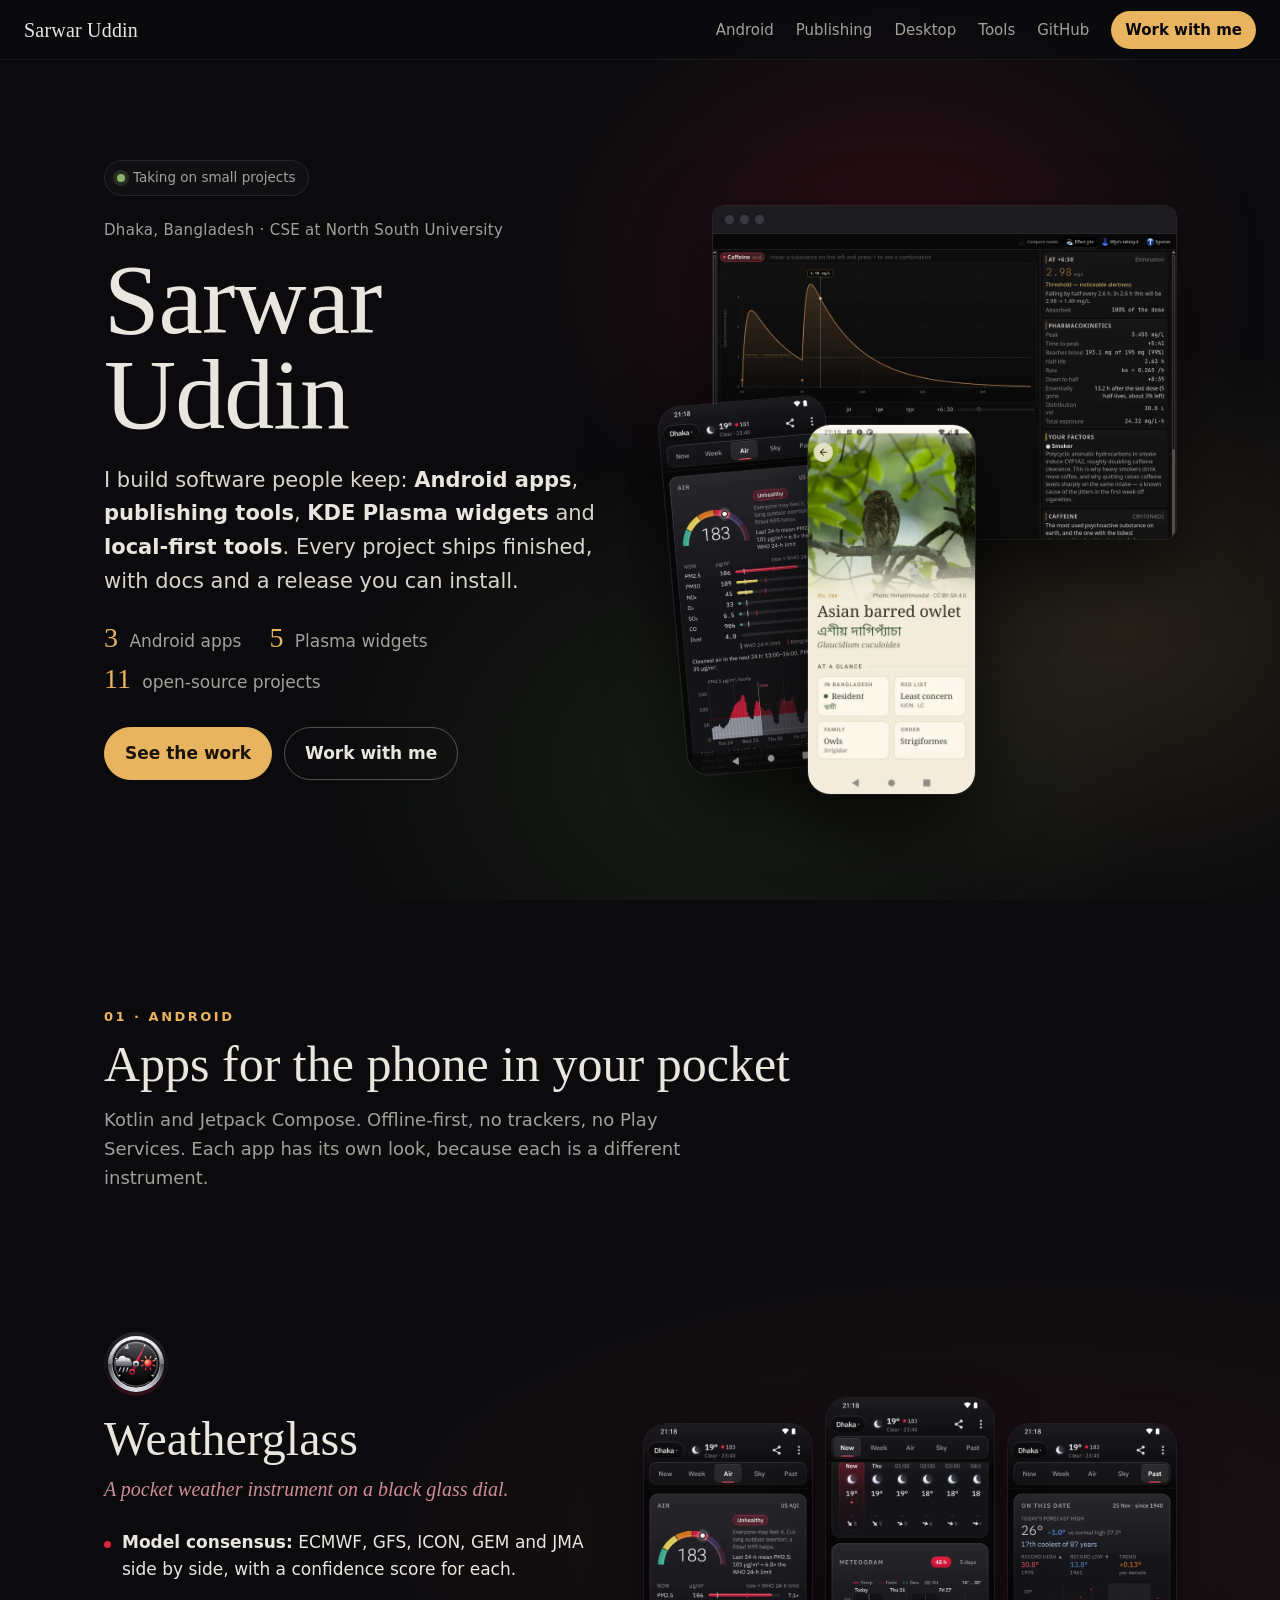
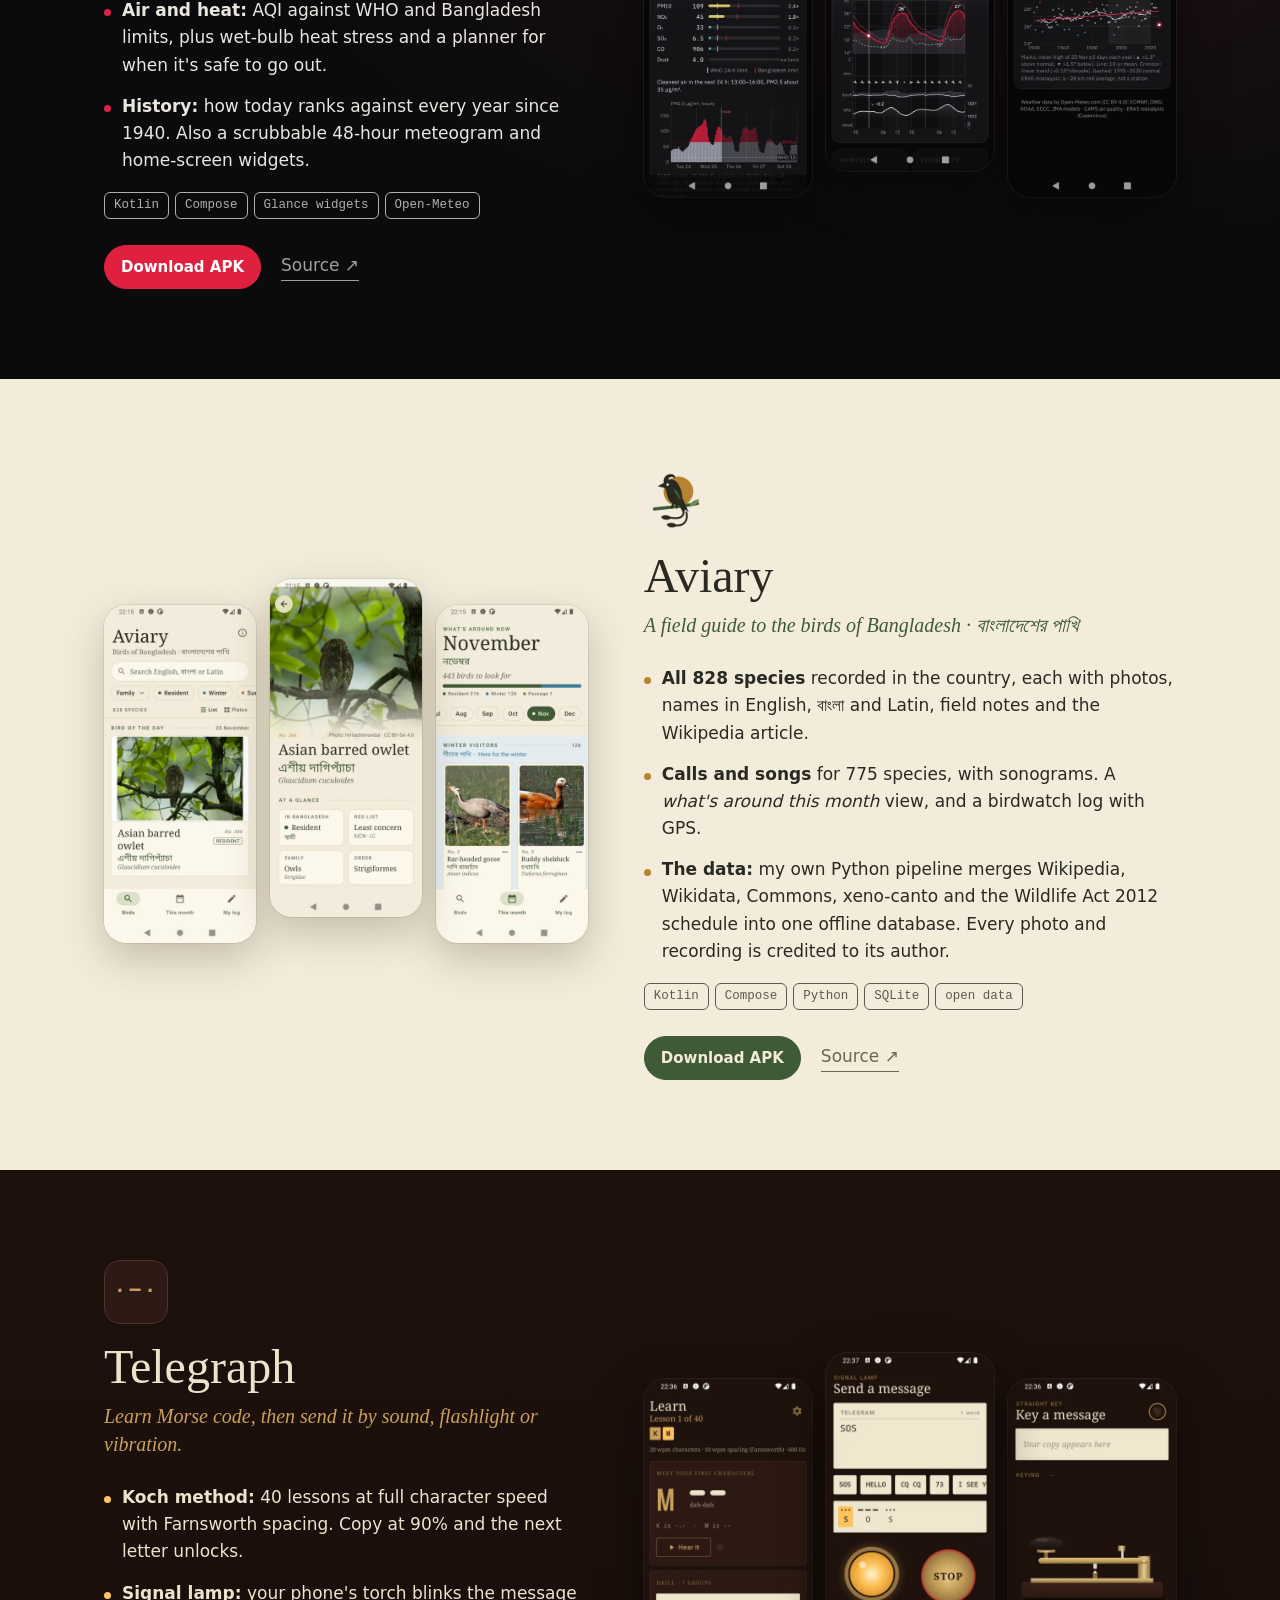
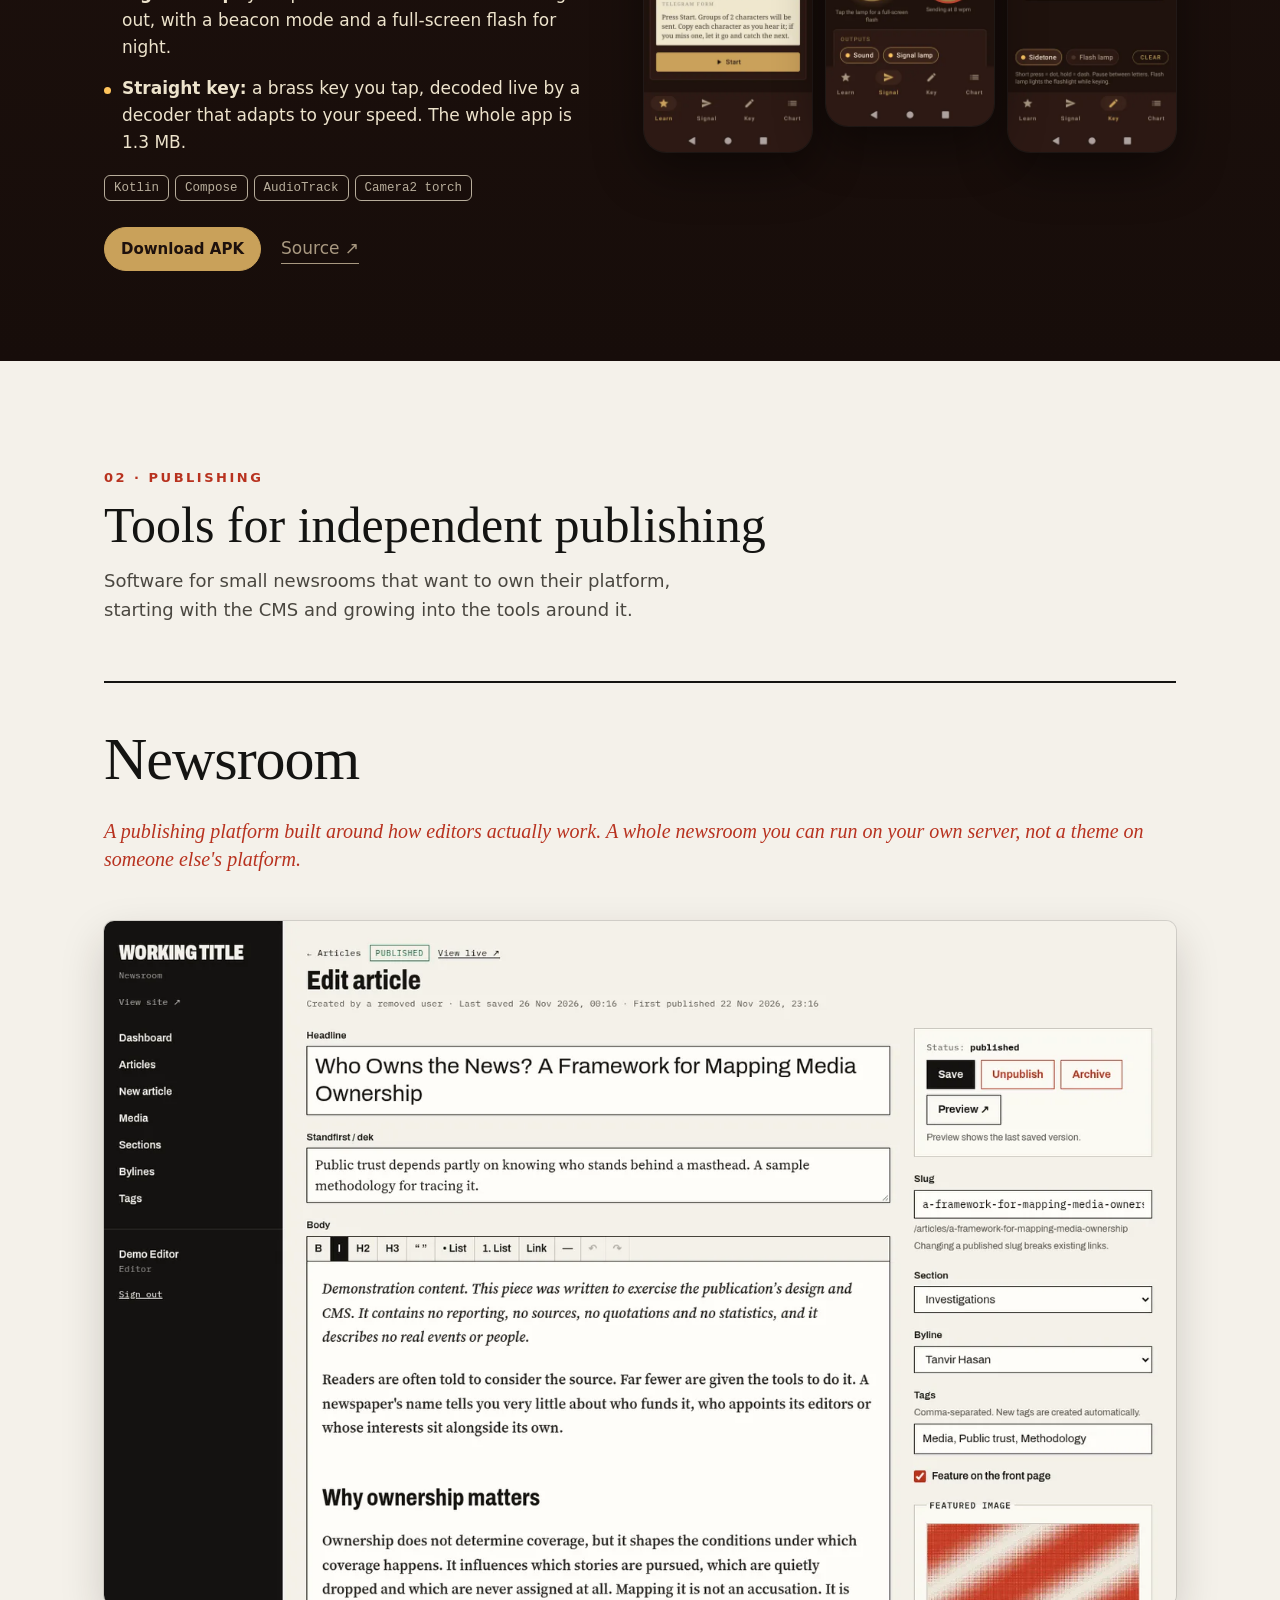
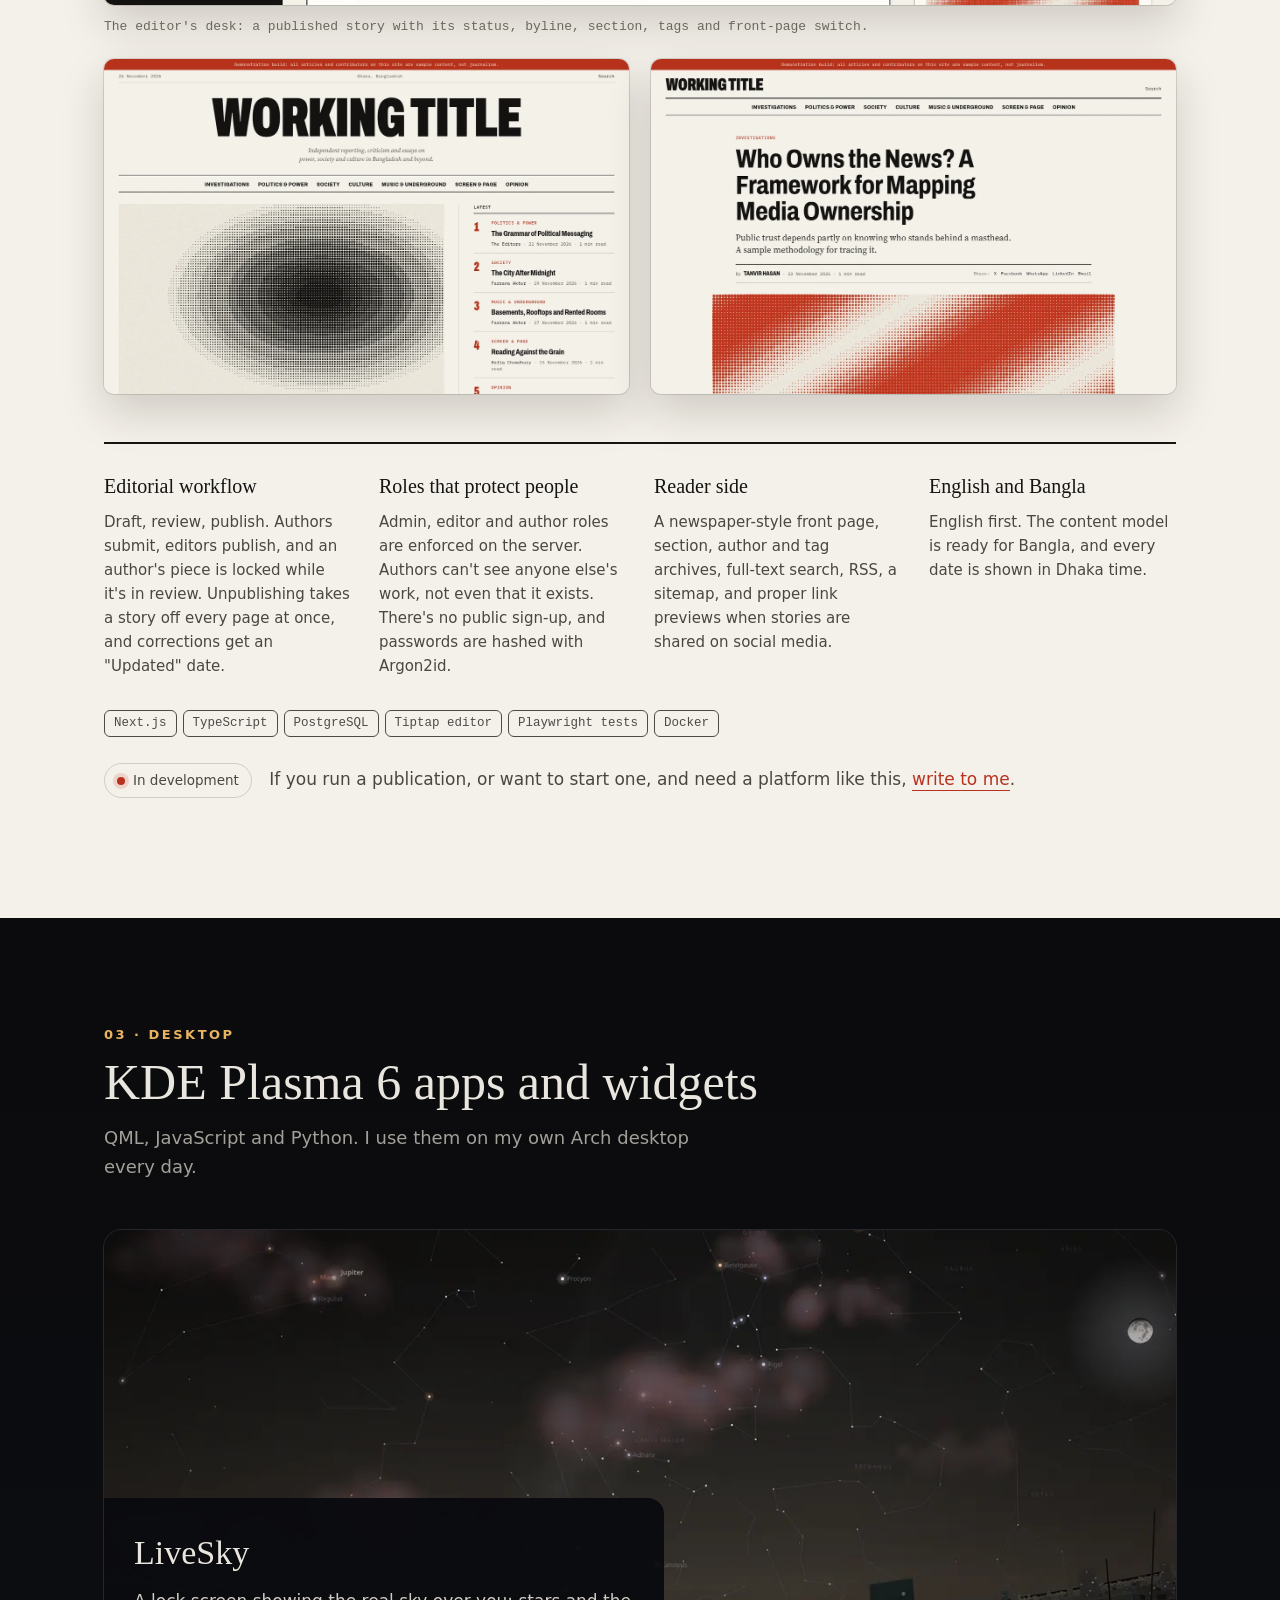
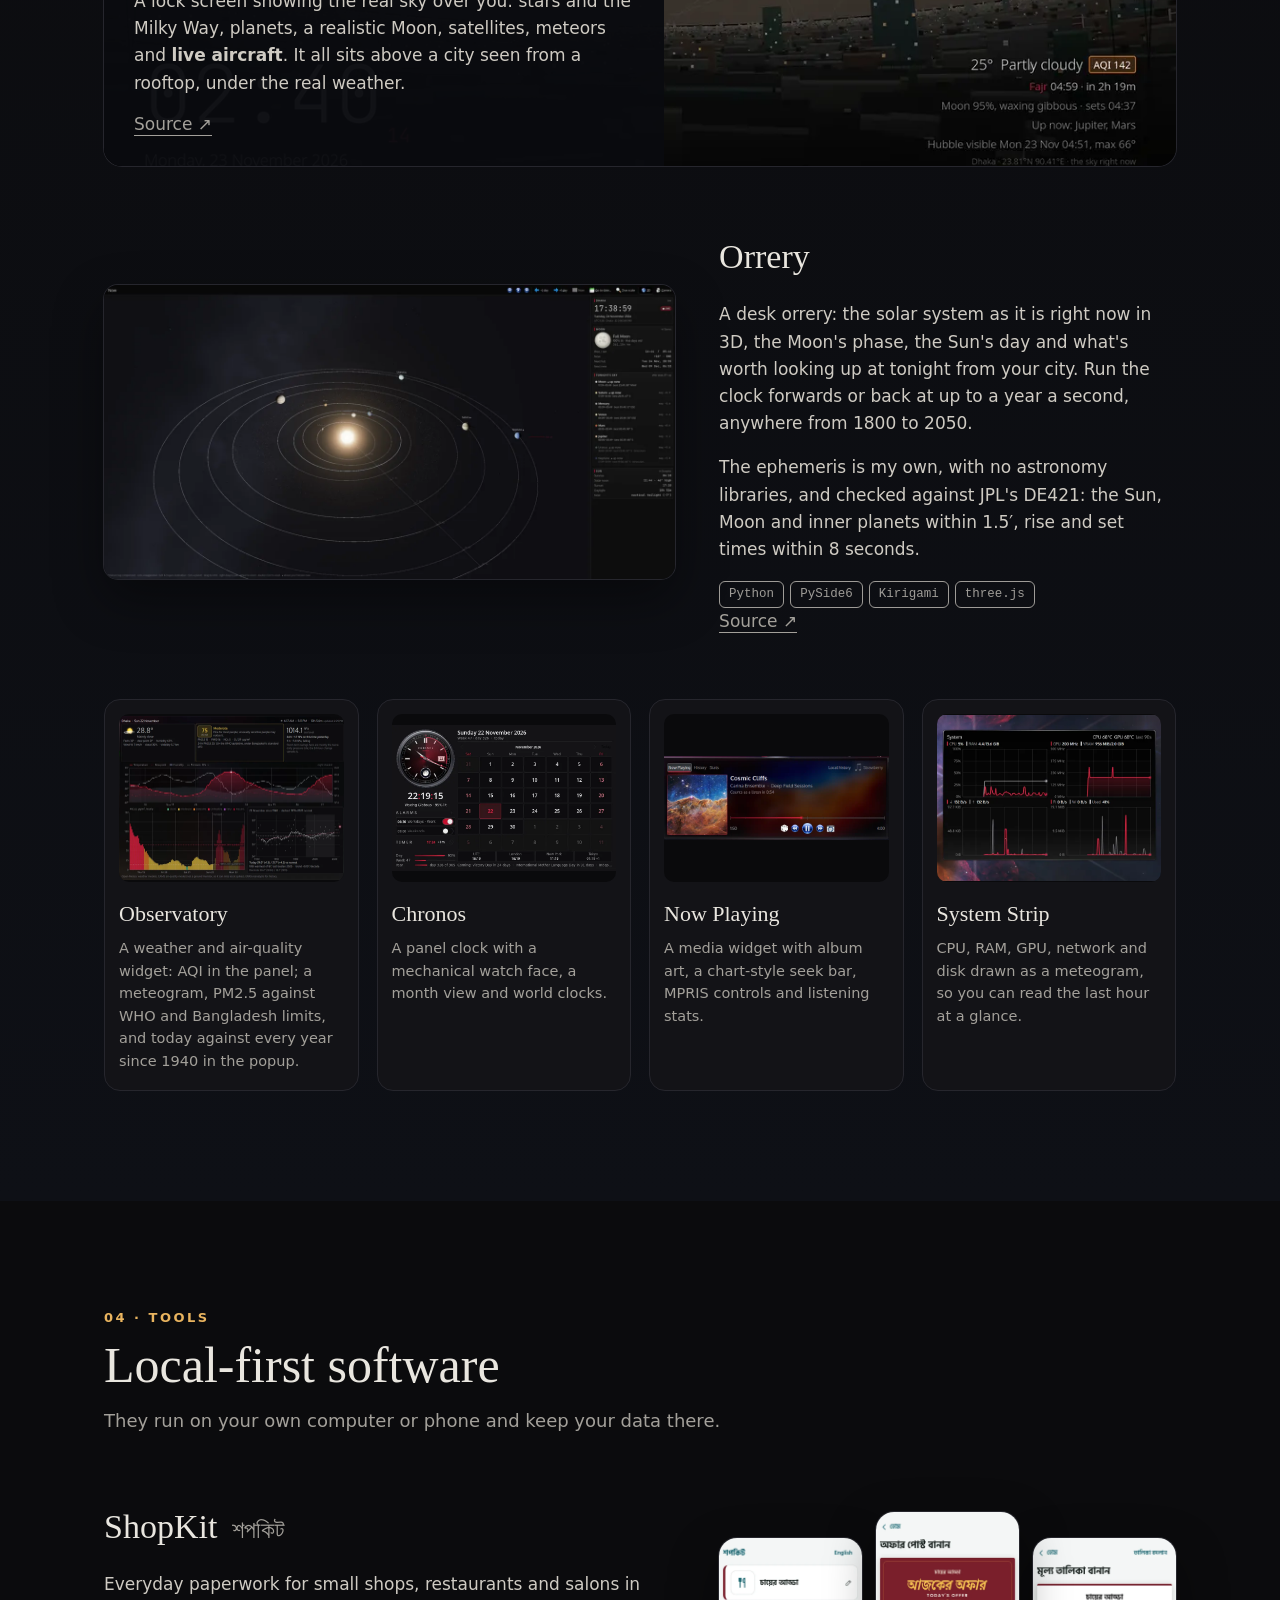
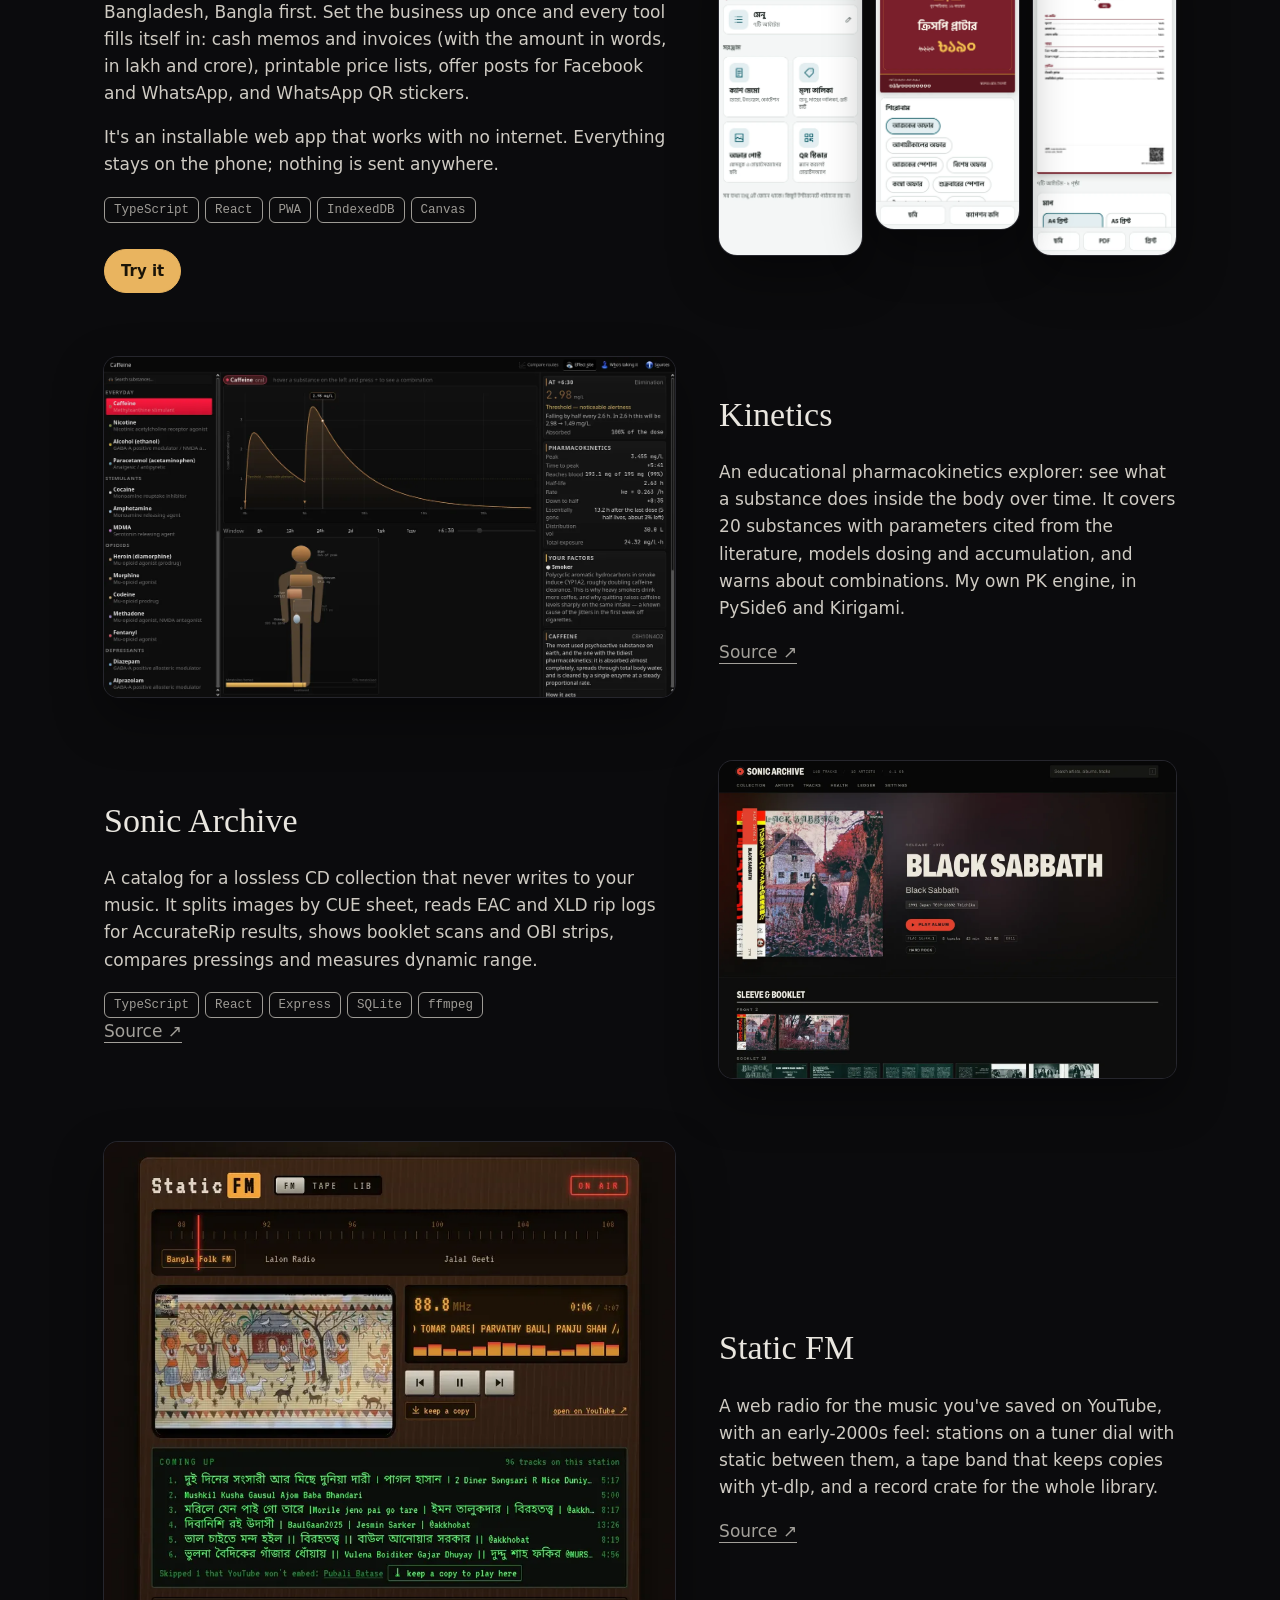
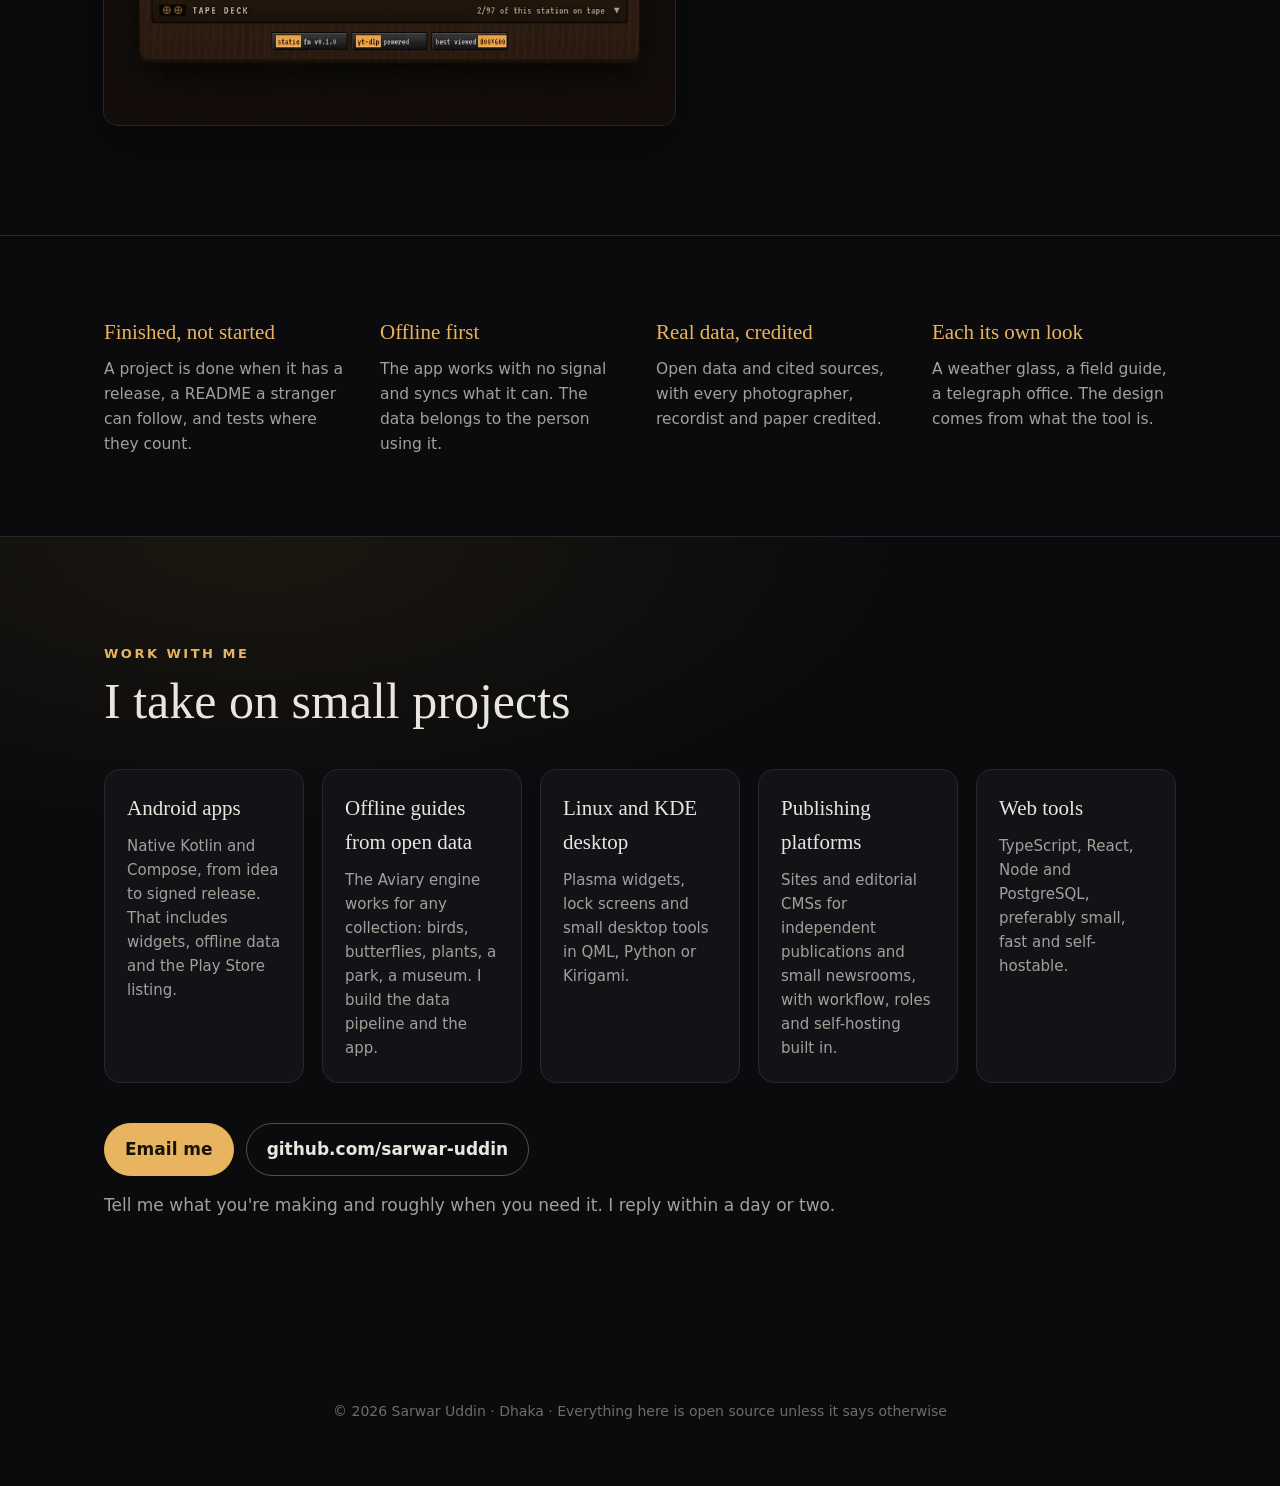
==== commit ee203abd: "Publishing section (Newsroom), Orrery and ShopKit cards, ShopKit live demo Co-Authored-By: Claude Op" ====
--- a/index.html
+++ b/index.html
@@ -18,6 +18,7 @@
   <a class="brand" href="#top">Sarwar Uddin</a>
   <nav>
     <a href="#android">Android</a>
+    <a href="#publishing">Publishing</a>
     <a href="#desktop">Desktop</a>
     <a href="#tools">Tools</a>
     <a href="https://github.com/sarwar-uddin">GitHub</a>
@@ -35,7 +36,7 @@
       <p class="status"><span class="dot"></span>Taking on small projects</p>
       <p class="kicker">Dhaka, Bangladesh · CSE at North South University</p>
       <h1>Sarwar Uddin</h1>
-      <p class="lede">I build software people keep: <b>Android apps</b>, <b>KDE Plasma widgets</b> and <b>local-first tools</b>. Every project ships finished, with docs and a release you can install.</p>
+      <p class="lede">I build software people keep: <b>Android apps</b>, <b>publishing tools</b>, <b>KDE Plasma widgets</b> and <b>local-first tools</b>. Every project ships finished, with docs and a release you can install.</p>
       <ul class="stats">
         <li><b>3</b> Android apps</li>
         <li><b>5</b> Plasma widgets</li>
@@ -129,12 +130,43 @@
   </div>
 </article>
 
+<!-- ============================================================ publishing -->
+<section id="publishing" class="band newsroom">
+  <div class="wrap">
+    <p class="eyebrow">02 · Publishing</p>
+    <h2>Tools for independent publishing</h2>
+    <p class="sub">Software for small newsrooms that want to own their platform, starting with the CMS and growing into the tools around it.</p>
+
+    <h3 class="nr-title">Newsroom</h3>
+    <p class="tagline">A publishing platform built around how editors actually work. A whole newsroom you can run on your own server, not a theme on someone else's platform.</p>
+
+    <figure class="nr-cms">
+      <img src="assets/nr-cms.webp" alt="Newsroom CMS: editing a published article, with Save, Unpublish and Archive, section, byline, tags and a front-page feature switch" loading="lazy">
+      <figcaption>The editor's desk: a published story with its status, byline, section, tags and front-page switch.</figcaption>
+    </figure>
+    <div class="nr-shots">
+      <img src="assets/nr-front.webp" alt="Newsroom front page: masthead, section bar, lead story and a numbered Latest column" loading="lazy">
+      <img src="assets/nr-article.webp" alt="Newsroom article page: section kicker, headline, standfirst, byline and share links" loading="lazy">
+    </div>
+
+    <div class="nr-grid">
+      <div><h4>Editorial workflow</h4><p>Draft, review, publish. Authors submit, editors publish, and an author's piece is locked while it's in review. Unpublishing takes a story off every page at once, and corrections get an "Updated" date.</p></div>
+      <div><h4>Roles that protect people</h4><p>Admin, editor and author roles are enforced on the server. Authors can't see anyone else's work, not even that it exists. There's no public sign-up, and passwords are hashed with Argon2id.</p></div>
+      <div><h4>Reader side</h4><p>A newspaper-style front page, section, author and tag archives, full-text search, RSS, a sitemap, and proper link previews when stories are shared on social media.</p></div>
+      <div><h4>English and Bangla</h4><p>English first. The content model is ready for Bangla, and every date is shown in Dhaka time.</p></div>
+    </div>
+
+    <p class="chips"><span>Next.js</span><span>TypeScript</span><span>PostgreSQL</span><span>Tiptap editor</span><span>Playwright tests</span><span>Docker</span></p>
+    <p class="nr-note"><span class="status"><span class="dot"></span>In development</span> If you run a publication, or want to start one, and need a platform like this, <a class="textlink" href="#work">write to me</a>.</p>
+  </div>
+</section>
+
 <!-- ============================================================ desktop -->
 <section id="desktop" class="band desktop">
   <div class="wrap">
-    <p class="eyebrow">02 · Desktop</p>
-    <h2>KDE Plasma 6 widgets</h2>
-    <p class="sub">QML and JavaScript. I use them on my own Arch desktop every day.</p>
+    <p class="eyebrow">03 · Desktop</p>
+    <h2>KDE Plasma 6 apps and widgets</h2>
+    <p class="sub">QML, JavaScript and Python. I use them on my own Arch desktop every day.</p>
 
     <figure id="livesky" class="feature">
       <img src="assets/livesky-2.webp" alt="LiveSky in the small hours" loading="lazy">
@@ -144,6 +176,16 @@
         <a class="textlink" href="https://github.com/sarwar-uddin/plasma-livesky">Source ↗</a>
       </figcaption>
     </figure>
+    <div class="tool" id="orrery">
+      <img src="assets/orrery.webp" alt="Orrery: the solar system in 3D, with the Moon, tonight's sky and the Sun's day for Dhaka" loading="lazy">
+      <div>
+        <h3>Orrery</h3>
+        <p>A desk orrery: the solar system as it is right now in 3D, the Moon's phase, the Sun's day and what's worth looking up at tonight from your city. Run the clock forwards or back at up to a year a second, anywhere from 1800 to 2050.</p>
+        <p>The ephemeris is my own, with no astronomy libraries, and checked against JPL's DE421: the Sun, Moon and inner planets within 1.5′, rise and set times within 8 seconds.</p>
+        <p class="chips"><span>Python</span><span>PySide6</span><span>Kirigami</span><span>three.js</span></p>
+        <a class="textlink" href="https://github.com/sarwar-uddin/orrery">Source ↗</a>
+      </div>
+    </div>
 
     <div class="cards">
       <a class="card" href="https://github.com/sarwar-uddin/plasma-observatory">
@@ -173,10 +215,24 @@
 <!-- ============================================================ tools -->
 <section id="tools" class="band tools">
   <div class="wrap">
-    <p class="eyebrow">03 · Tools</p>
+    <p class="eyebrow">04 · Tools</p>
     <h2>Local-first software</h2>
-    <p class="sub">They run on your own computer and keep your data there.</p>
-
+    <p class="sub">They run on your own computer or phone and keep your data there.</p>
+
+    <div class="tool flip" id="shopkit">
+      <div class="phones">
+        <img src="assets/sk-home.webp" alt="ShopKit home: the business, its menu and four tools, in Bangla" loading="lazy">
+        <img src="assets/sk-offer.webp" alt="ShopKit offer post: today's offer for a tea stall, with the old price crossed out" loading="lazy">
+        <img src="assets/sk-price.webp" alt="ShopKit price list: a printable menu with a WhatsApp order QR code" loading="lazy">
+      </div>
+      <div>
+        <h3>ShopKit <span class="bn">শপকিট</span></h3>
+        <p>Everyday paperwork for small shops, restaurants and salons in Bangladesh, Bangla first. Set the business up once and every tool fills itself in: cash memos and invoices (with the amount in words, in lakh and crore), printable price lists, offer posts for Facebook and WhatsApp, and WhatsApp QR stickers.</p>
+        <p>It's an installable web app that works with no internet. Everything stays on the phone; nothing is sent anywhere.</p>
+        <p class="chips"><span>TypeScript</span><span>React</span><span>PWA</span><span>IndexedDB</span><span>Canvas</span></p>
+        <p class="links"><a class="btn small" href="shopkit/">Try it</a></p>
+      </div>
+    </div>
     <div class="tool" id="kinetics">
       <img src="assets/kinetics.webp" alt="Kinetics: caffeine concentration over a day after two coffees" loading="lazy">
       <div>
@@ -203,14 +259,6 @@
       </div>
     </div>
 
-    <div class="bench">
-      <h4>On the workbench</h4>
-      <ul>
-        <li><b>Orrery</b>: a KDE app for the solar system, the Moon and the sky, with a three.js 3D view.</li>
-        <li><b>ShopKit</b> (শপকিট): cash memos, price lists and offer posts for small shops, in Bangla and English.</li>
-        <li><b>Newsroom</b>: a Bangla-first local news platform built around real editorial work.</li>
-      </ul>
-    </div>
   </div>
 </section>
 
@@ -233,6 +281,7 @@
       <div><h4>Android apps</h4><p>Native Kotlin and Compose, from idea to signed release. That includes widgets, offline data and the Play Store listing.</p></div>
       <div><h4>Offline guides from open data</h4><p>The Aviary engine works for any collection: birds, butterflies, plants, a park, a museum. I build the data pipeline and the app.</p></div>
       <div><h4>Linux and KDE desktop</h4><p>Plasma widgets, lock screens and small desktop tools in QML, Python or Kirigami.</p></div>
+      <div><h4>Publishing platforms</h4><p>Sites and editorial CMSs for independent publications and small newsrooms, with workflow, roles and self-hosting built in.</p></div>
       <div><h4>Web tools</h4><p>TypeScript, React, Node and PostgreSQL, preferably small, fast and self-hostable.</p></div>
     </div>
     <div class="contact">
--- a/styles.css
+++ b/styles.css
@@ -149,9 +149,12 @@
 /* ---------- tools ---------- */
 .tools { background: var(--ink); }
 .tool { display: grid; grid-template-columns: 1.25fr 1fr; gap: 44px; align-items: center; margin-top: 64px; }
-.tool.flip > img { order: 2; }
+.tool.flip > img, .tool.flip > .phones { order: 2; }
 .tool > img { border-radius: 14px; box-shadow: 0 0 0 1px var(--line), 0 20px 50px rgba(0,0,0,.4); }
 .tool h3 { font-size: 34px; }
+.tool h3 .bn { font-size: .7em; color: var(--soft); margin-left: 6px; }
+.tool .phones img { border-radius: 18px; box-shadow: 0 0 0 1px var(--line), 0 20px 50px rgba(0,0,0,.4); }
+.tool + .cards { margin-top: 64px; }
 .tool p { color: #cfcbc3; }
 .bench { margin-top: 72px; padding: 26px 28px; border: 1px dashed #3a3a44; border-radius: 16px; }
 .bench h4 { font-size: 22px; }
@@ -159,6 +162,26 @@
 .bench li { margin: 6px 0; }
 .bench b { color: var(--text); }
 
+/* ---------- publishing: newsprint, red ink ---------- */
+.newsroom { background: #f4f1ea; color: #141412; }
+.newsroom .eyebrow { color: #b8321f; }
+.nr-title { font-size: clamp(40px, 5vw, 60px); letter-spacing: -1px; margin-top: 56px; padding-top: 28px; border-top: 2px solid #141412; }
+.newsroom .tagline { color: #b8321f; opacity: 1; }
+.newsroom .sub { color: #4a4740; }
+.nr-cms { margin: 48px 0 0; }
+.nr-cms img { border-radius: 10px; box-shadow: 0 0 0 1px rgba(0,0,0,.12), 0 18px 44px rgba(40,30,20,.18); }
+.nr-cms figcaption { font: 13px/1.5 var(--mono); color: #6b675e; margin-top: 12px; }
+.nr-shots { display: grid; grid-template-columns: 1fr 1fr; gap: 22px; margin-top: 22px; }
+.nr-shots img { border-radius: 10px; box-shadow: 0 0 0 1px rgba(0,0,0,.12), 0 18px 44px rgba(40,30,20,.18); }
+.nr-grid { display: grid; grid-template-columns: repeat(4, 1fr); gap: 28px; margin-top: 48px; border-top: 2px solid #141412; padding-top: 26px; }
+.nr-grid h4 { font-size: 20px; }
+.nr-grid p { color: #4a4740; font-size: 15px; margin: 8px 0 0; }
+.newsroom .chips { margin-top: 32px; }
+.nr-note { margin: 26px 0 0; color: #4a4740; }
+.nr-note .status { margin: 0 12px 10px 0; border-color: rgba(0,0,0,.15); color: #4a4740; background: transparent; }
+.nr-note .status .dot { background: #b8321f; box-shadow: 0 0 0 4px rgba(184,50,31,.15); }
+.newsroom .textlink { color: #b8321f; }
+
 /* ---------- how ---------- */
 .how { padding: 80px 0; border-top: 1px solid var(--line); border-bottom: 1px solid var(--line); }
 .how-grid { display: grid; grid-template-columns: repeat(4, 1fr); gap: 32px; }
@@ -167,7 +190,7 @@
 
 /* ---------- work ---------- */
 .work { background: radial-gradient(900px 400px at 20% 0%, #1b1710 0%, var(--ink) 70%); }
-.services { display: grid; grid-template-columns: repeat(4, 1fr); gap: 18px; margin-top: 40px; }
+.services { display: grid; grid-template-columns: repeat(auto-fit, minmax(180px, 1fr)); gap: 18px; margin-top: 40px; }
 .services div { background: var(--ink2); border: 1px solid var(--line); border-radius: 16px; padding: 22px; }
 .services h4 { font-size: 21px; }
 .services p { color: var(--soft); font-size: 15px; margin: 8px 0 0; }
@@ -182,8 +205,9 @@
   .hero-grid { grid-template-columns: 1fr; }
   .hero-phones { height: 520px; max-width: 560px; }
   .app-grid, .tool { grid-template-columns: 1fr; gap: 36px; }
-  .app-grid.flip .app-text, .tool.flip > img { order: 0; }
+  .app-grid.flip .app-text, .tool.flip > img, .tool.flip > .phones { order: 0; }
   .cards, .services, .how-grid { grid-template-columns: 1fr 1fr; }
+  .nr-grid { grid-template-columns: 1fr 1fr; }
   .feature figcaption { position: static; max-width: none; background: #0d0e13; border-radius: 0; }
 }
 @media (max-width: 600px) {
@@ -192,6 +216,7 @@
   .band { padding: 80px 0; }
   .app { padding: 70px 0; }
   .cards, .services, .how-grid { grid-template-columns: 1fr; }
+  .nr-shots, .nr-grid { grid-template-columns: 1fr; }
   .phones { gap: 8px; }
   .phones img { border-radius: 14px; }
   .hero-phones { height: 420px; }
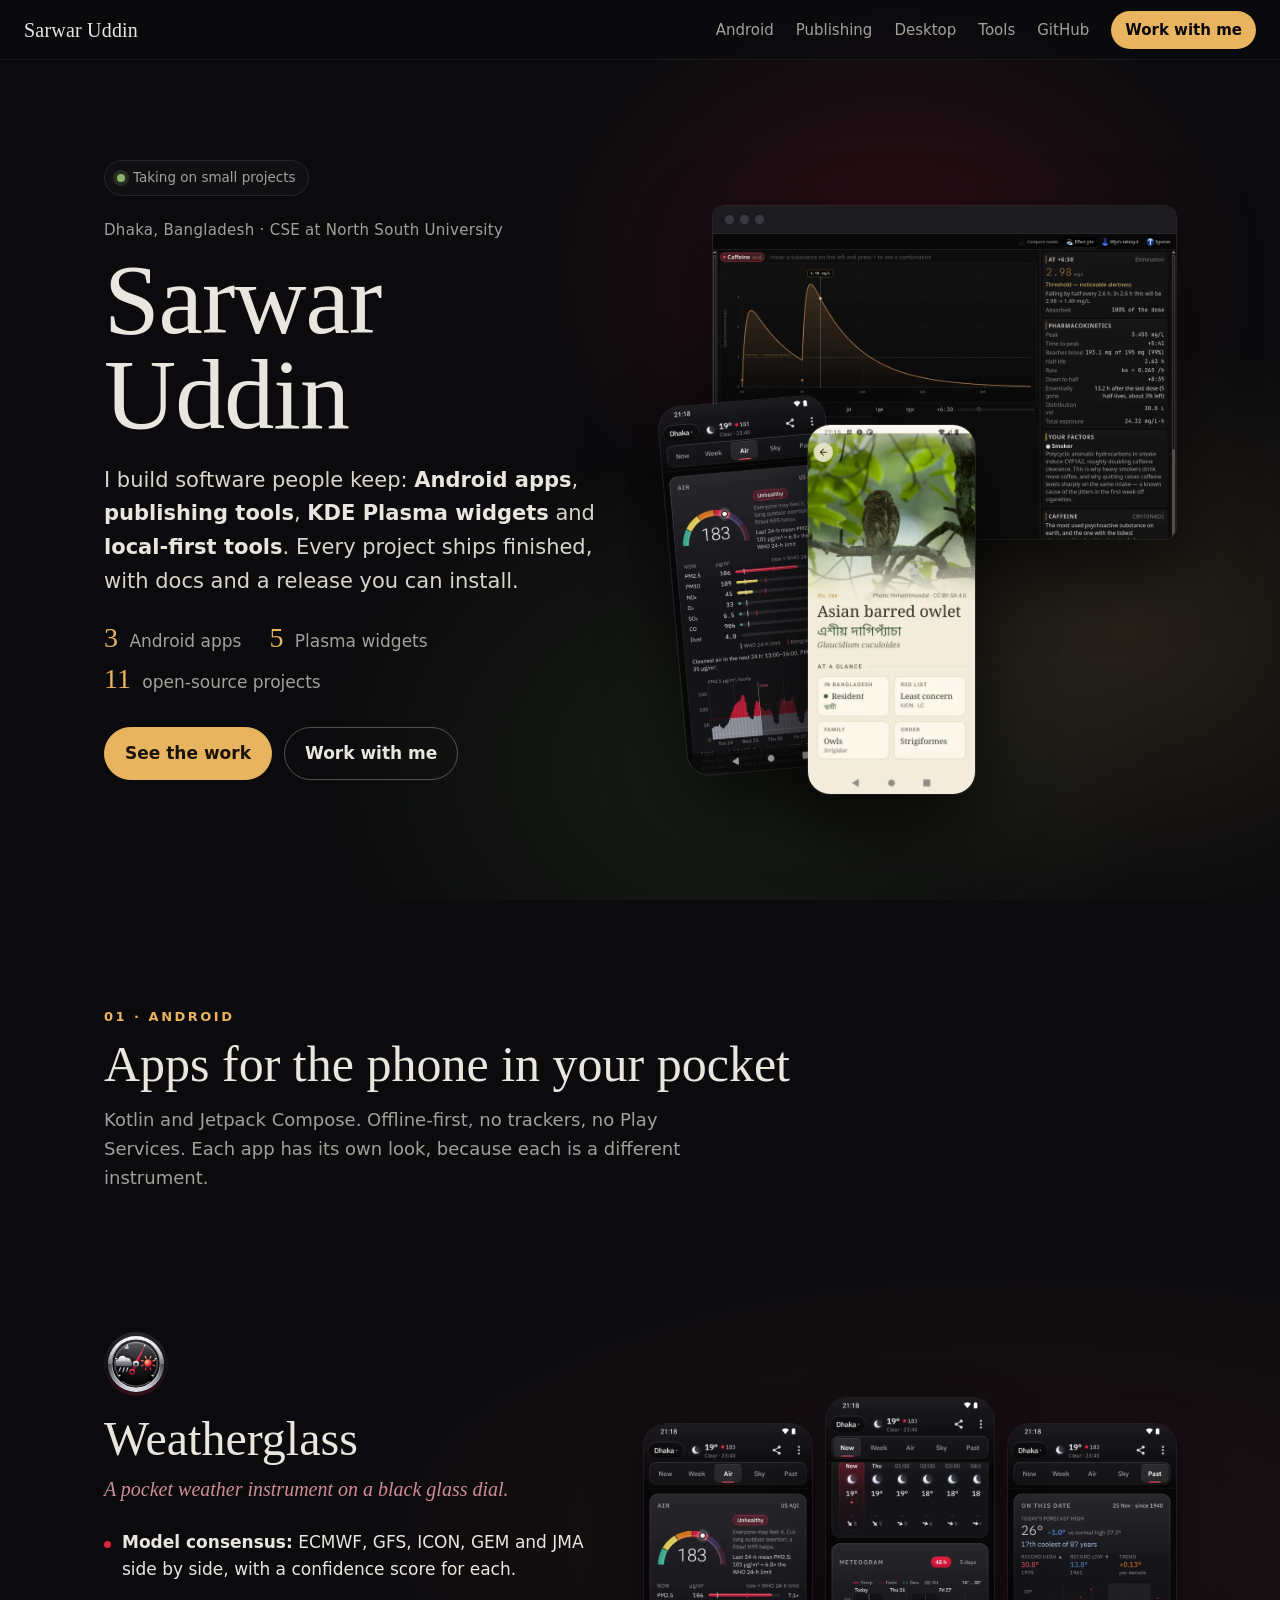
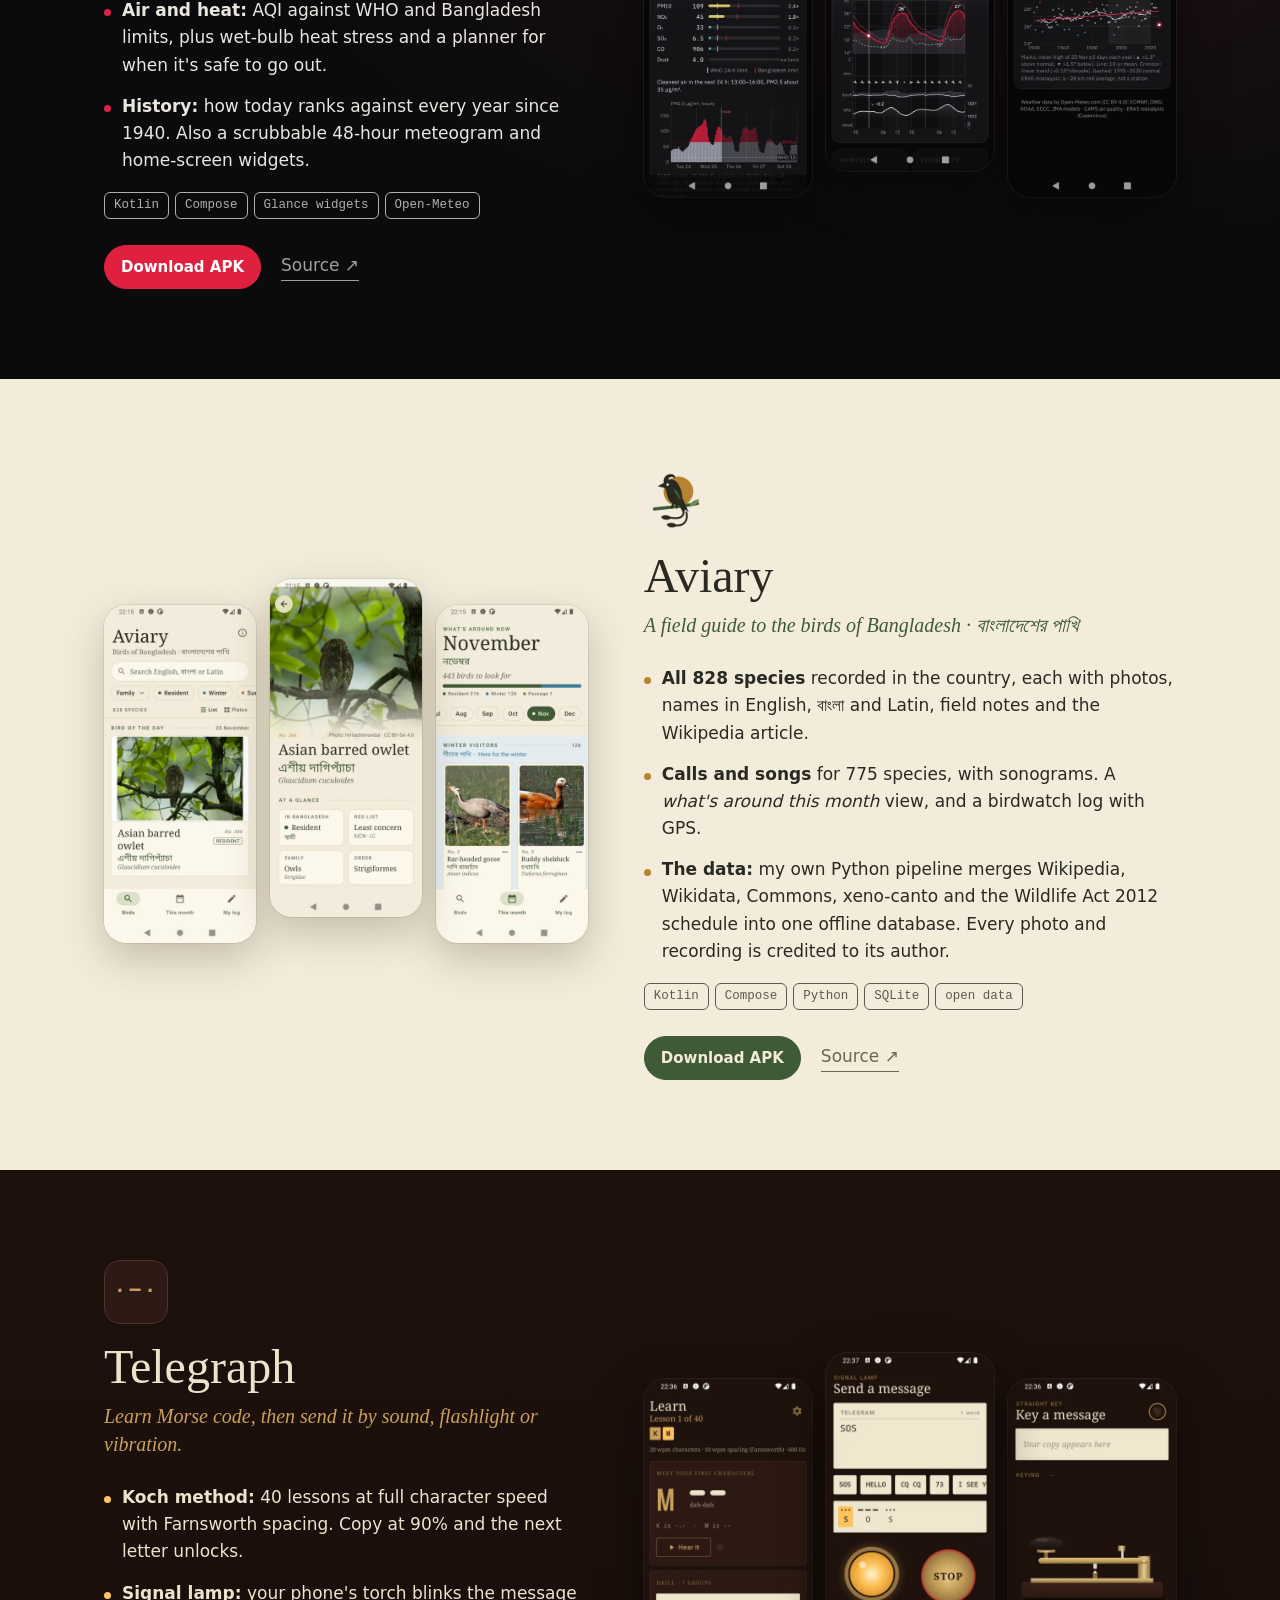
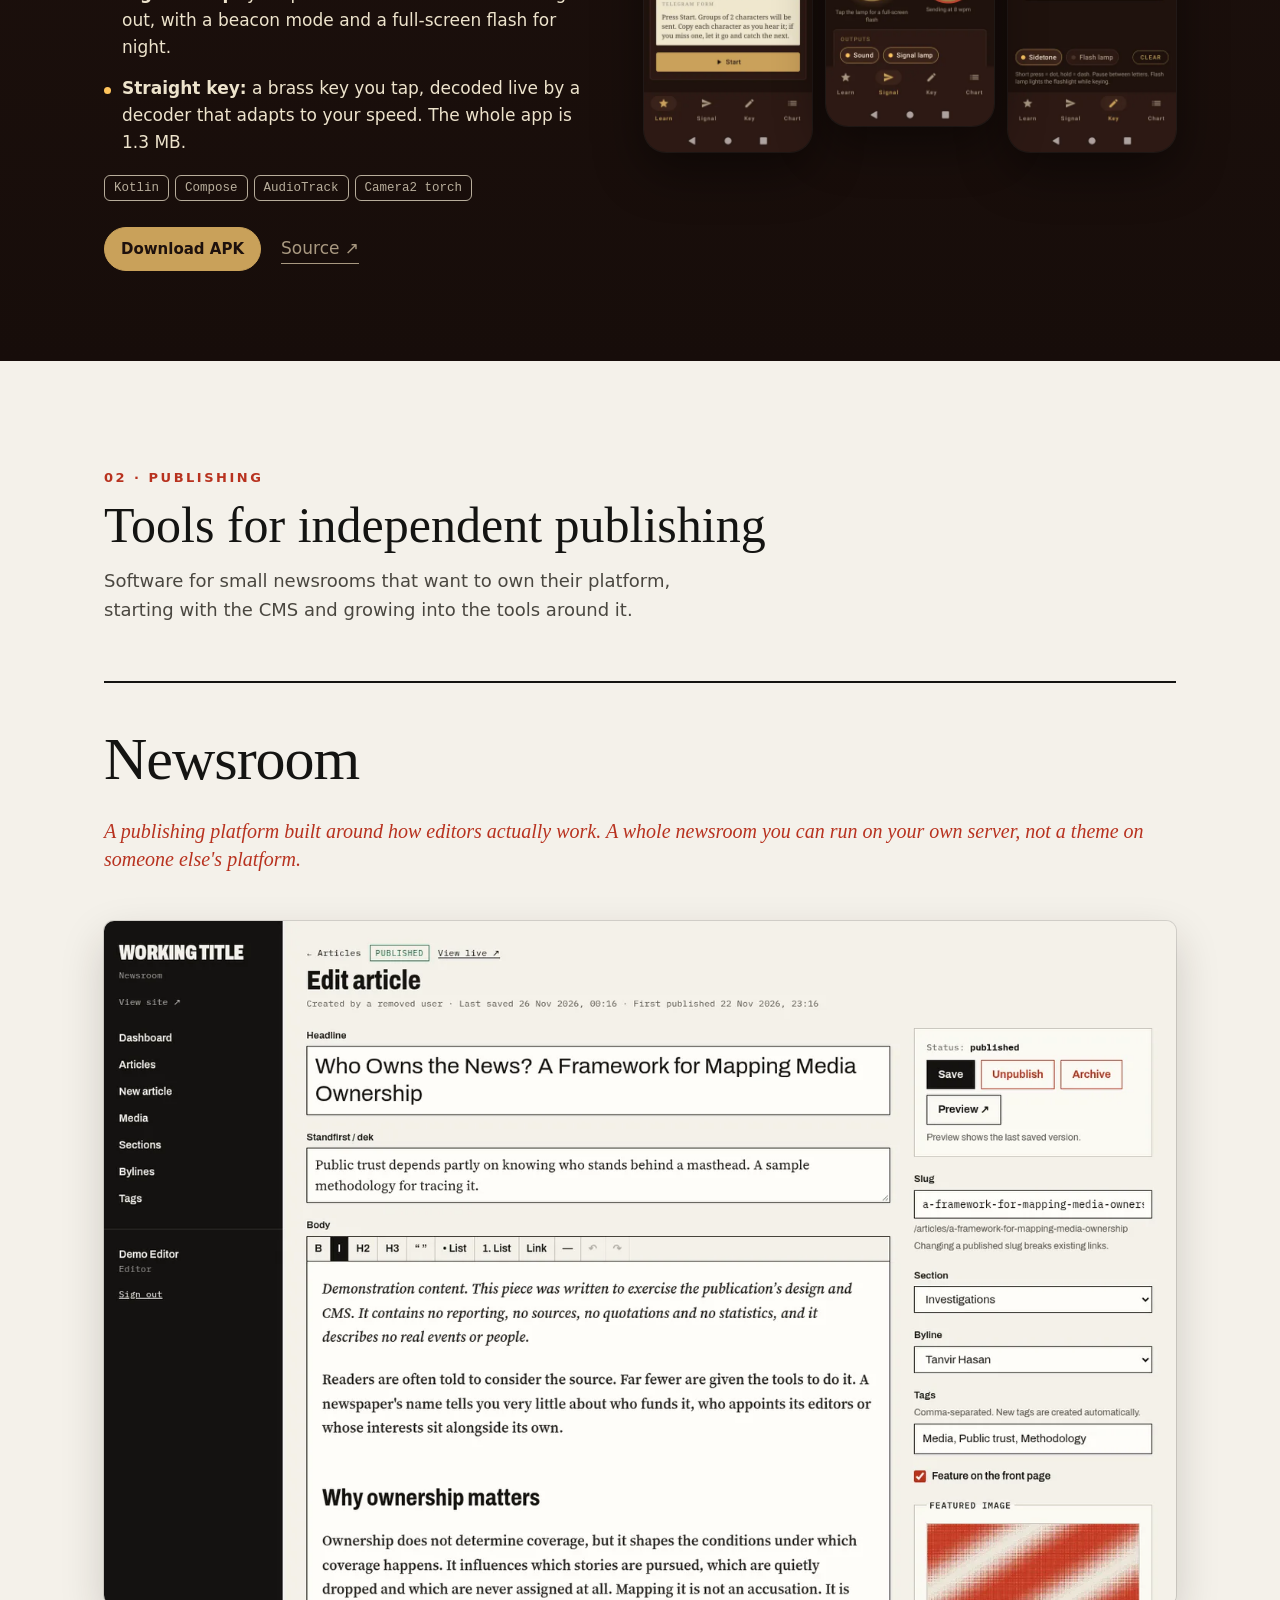
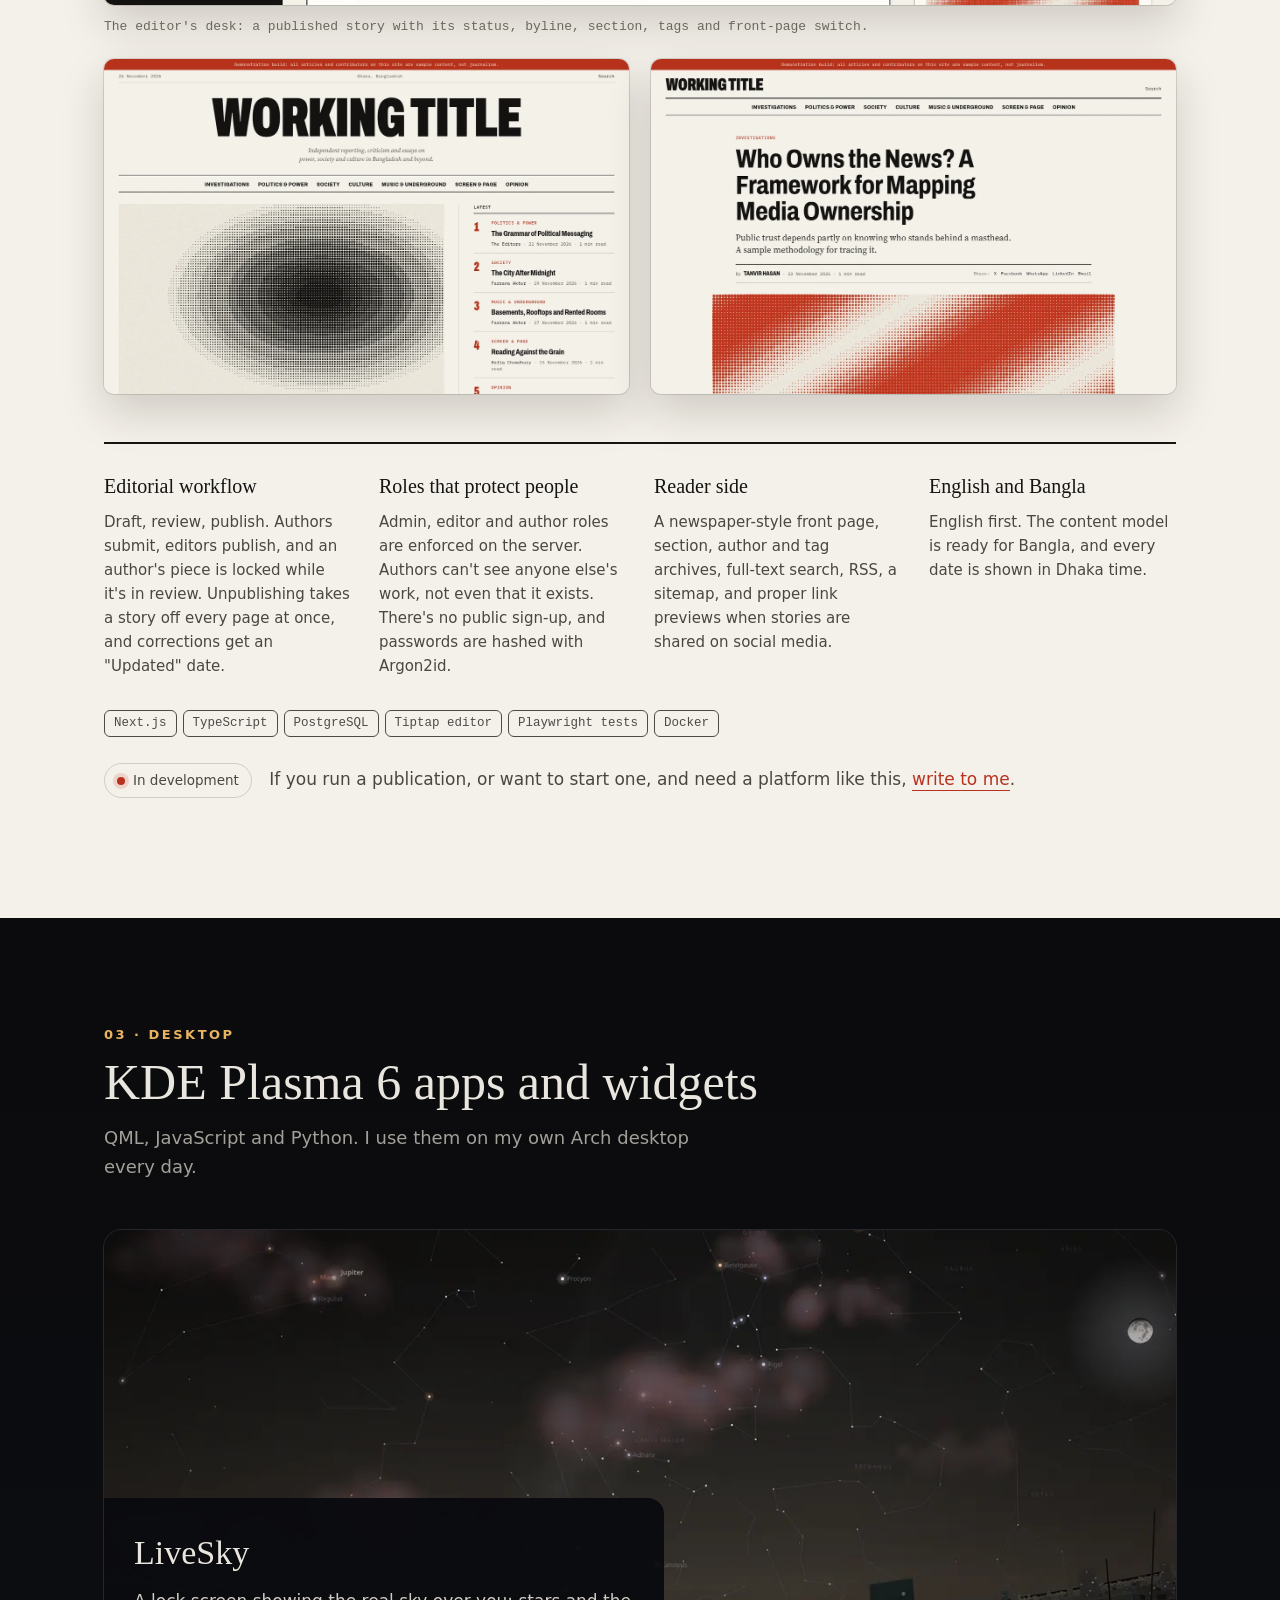
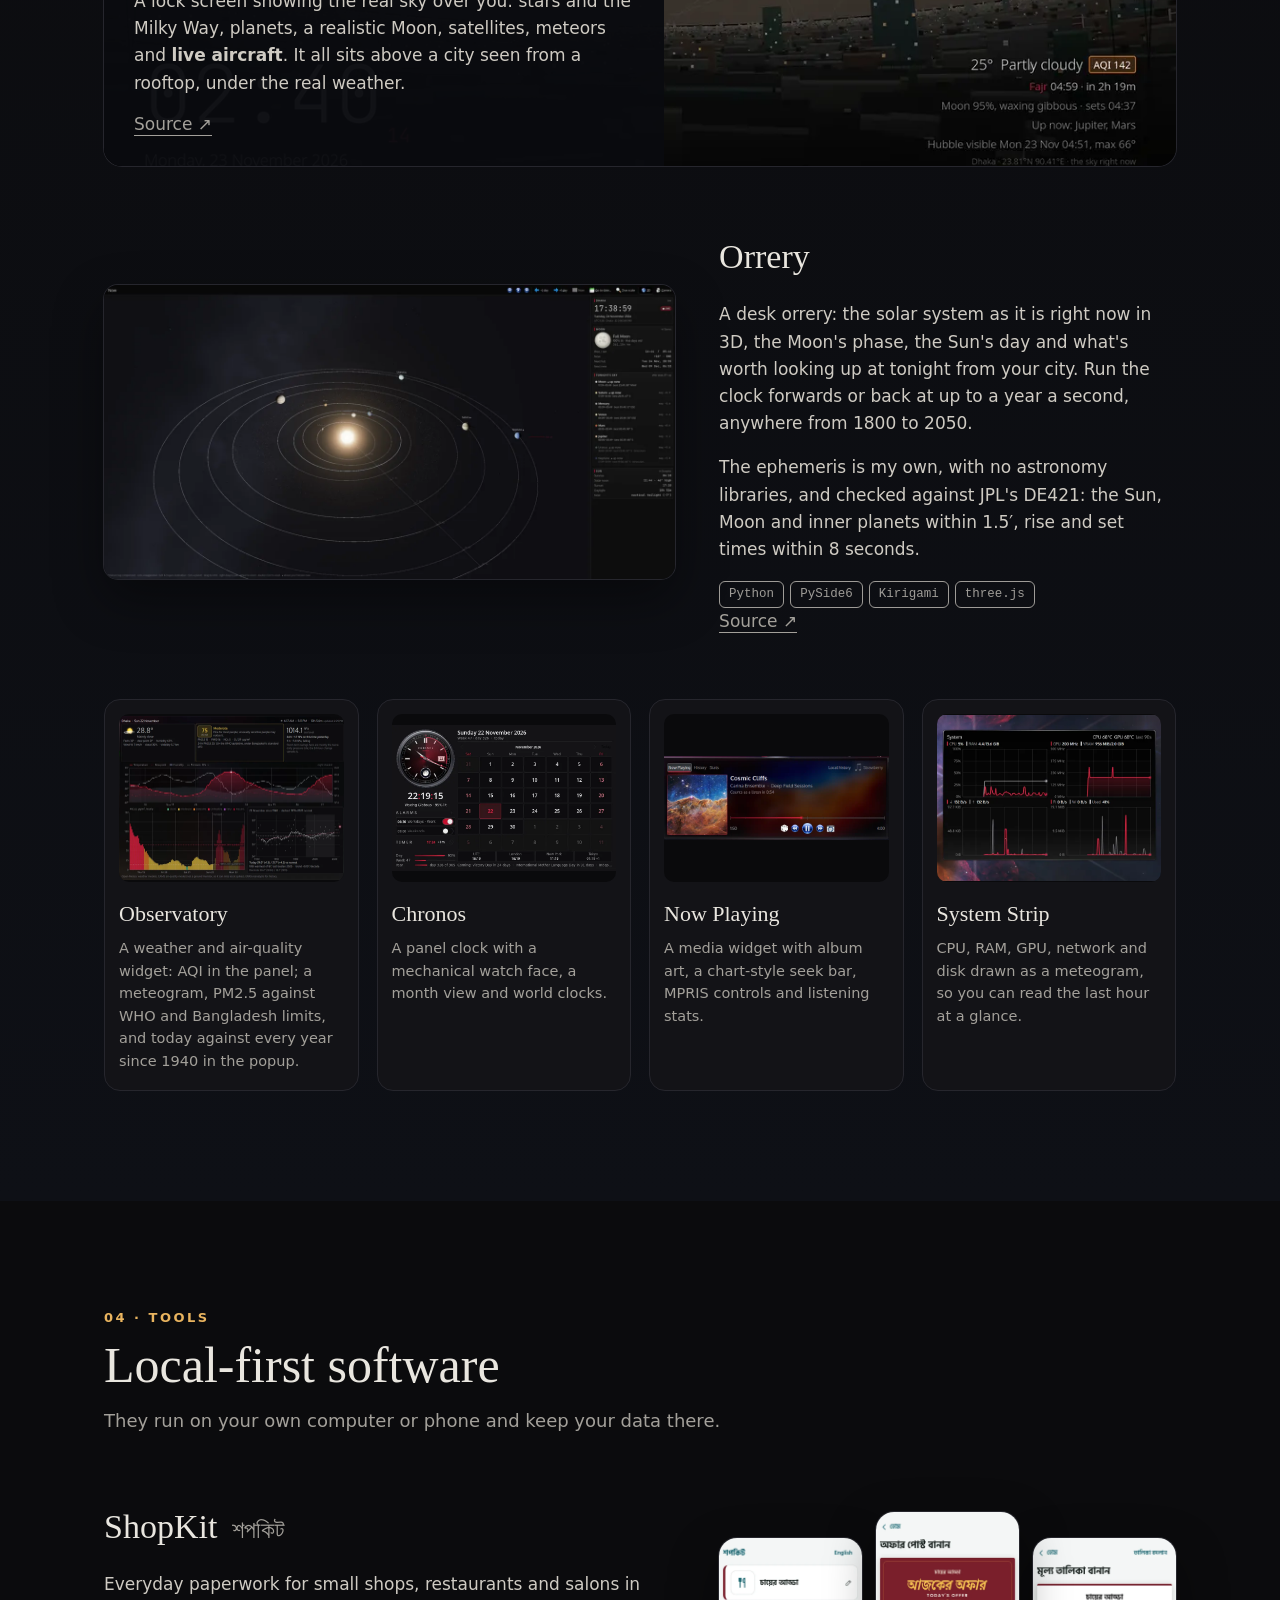
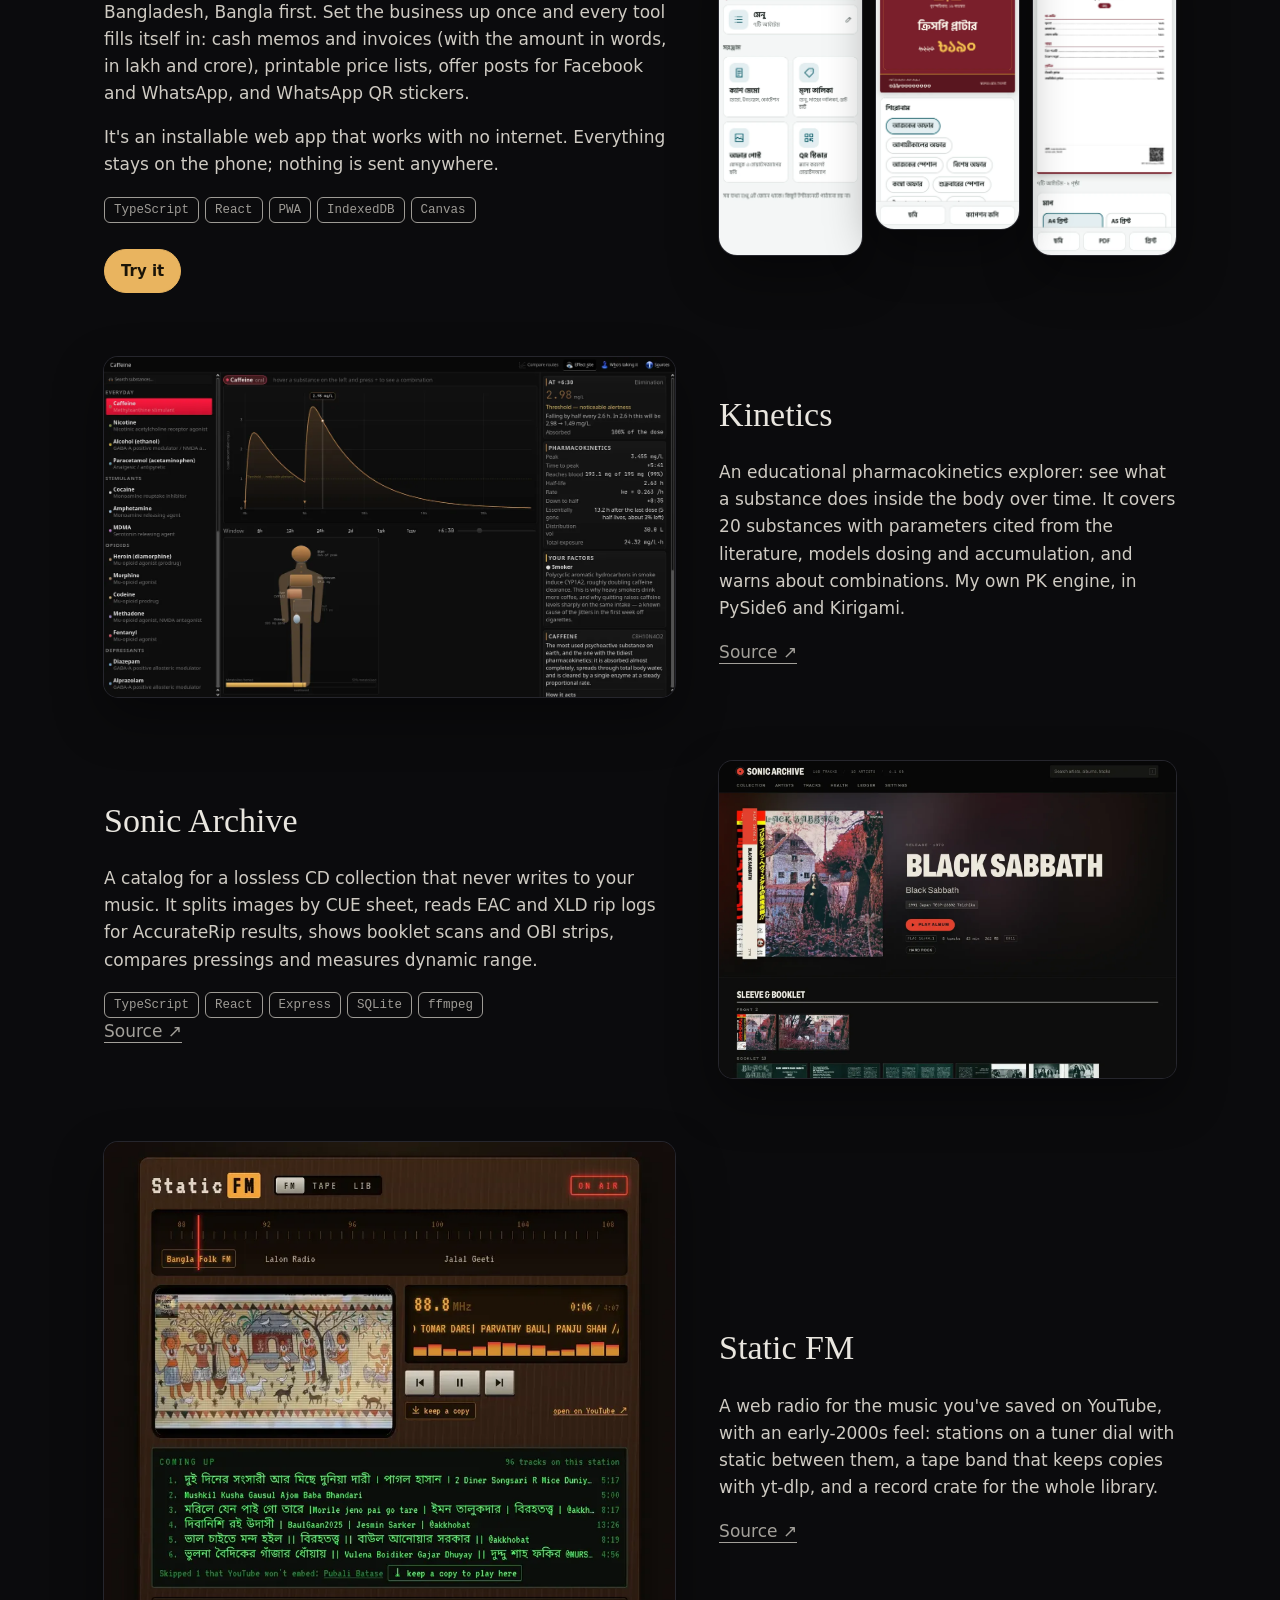
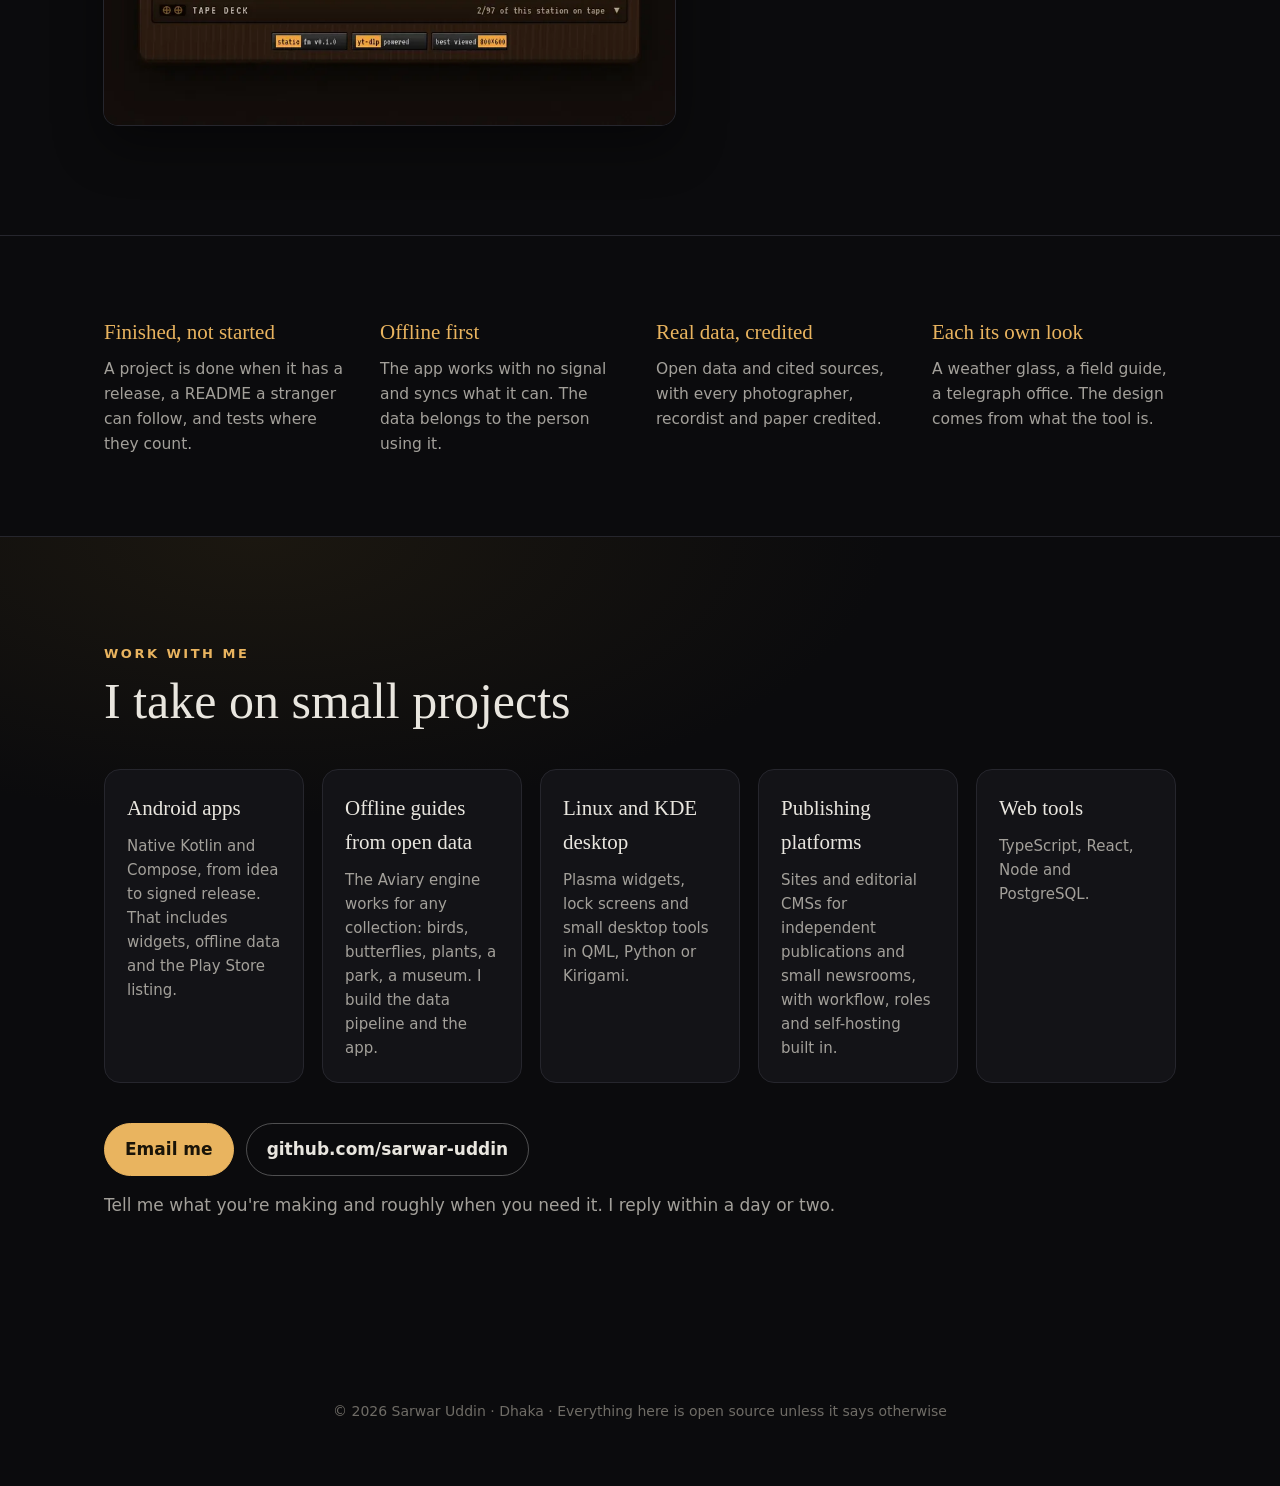
==== commit 753bd492: "Services: trim the web tools line Co-Authored-By: Claude Opus 5.5 <noreply@anthropic.com>" ====
--- a/index.html
+++ b/index.html
@@ -282,7 +282,7 @@
       <div><h4>Offline guides from open data</h4><p>The Aviary engine works for any collection: birds, butterflies, plants, a park, a museum. I build the data pipeline and the app.</p></div>
       <div><h4>Linux and KDE desktop</h4><p>Plasma widgets, lock screens and small desktop tools in QML, Python or Kirigami.</p></div>
       <div><h4>Publishing platforms</h4><p>Sites and editorial CMSs for independent publications and small newsrooms, with workflow, roles and self-hosting built in.</p></div>
-      <div><h4>Web tools</h4><p>TypeScript, React, Node and PostgreSQL, preferably small, fast and self-hostable.</p></div>
+      <div><h4>Web tools</h4><p>TypeScript, React, Node and PostgreSQL.</p></div>
     </div>
     <div class="contact">
       <a class="btn" id="mail" href="#work" data-u="avqqhenjenf" data-d="zbp.yvnzabgbec">Email me</a>
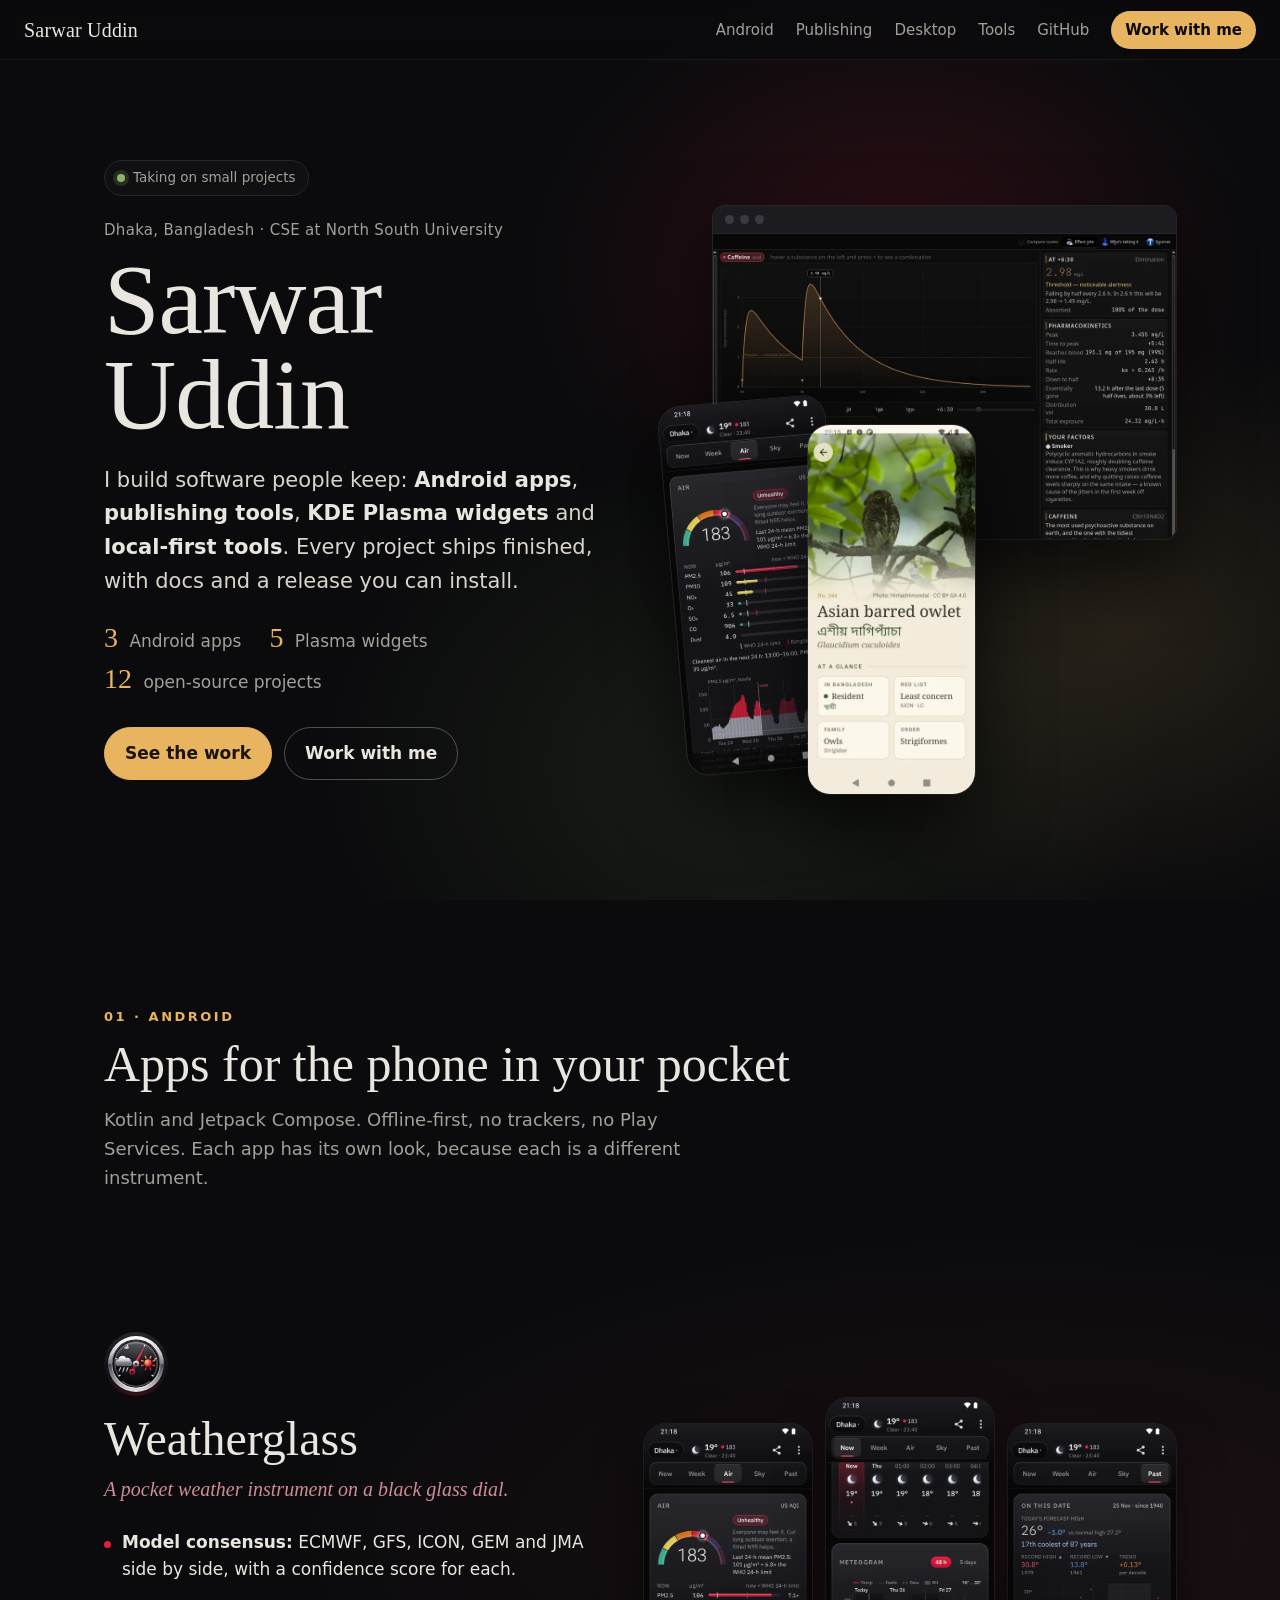
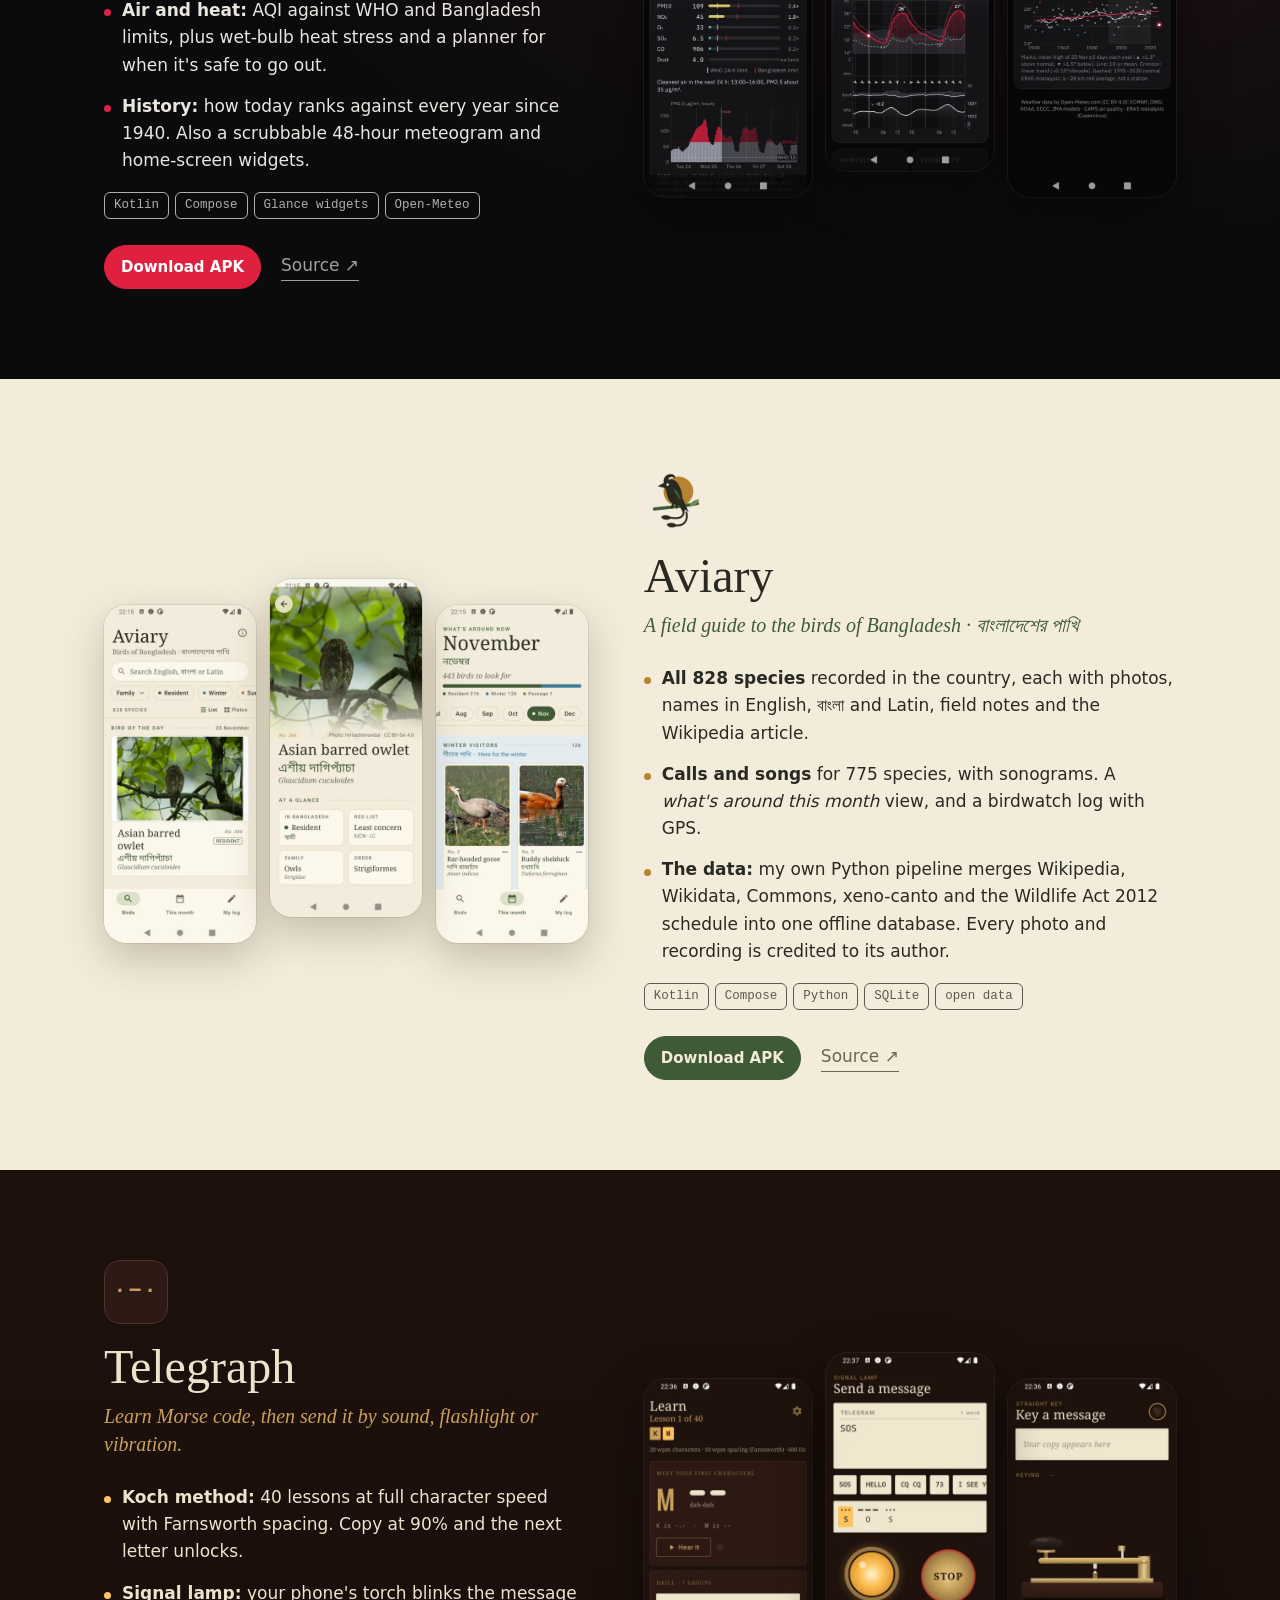
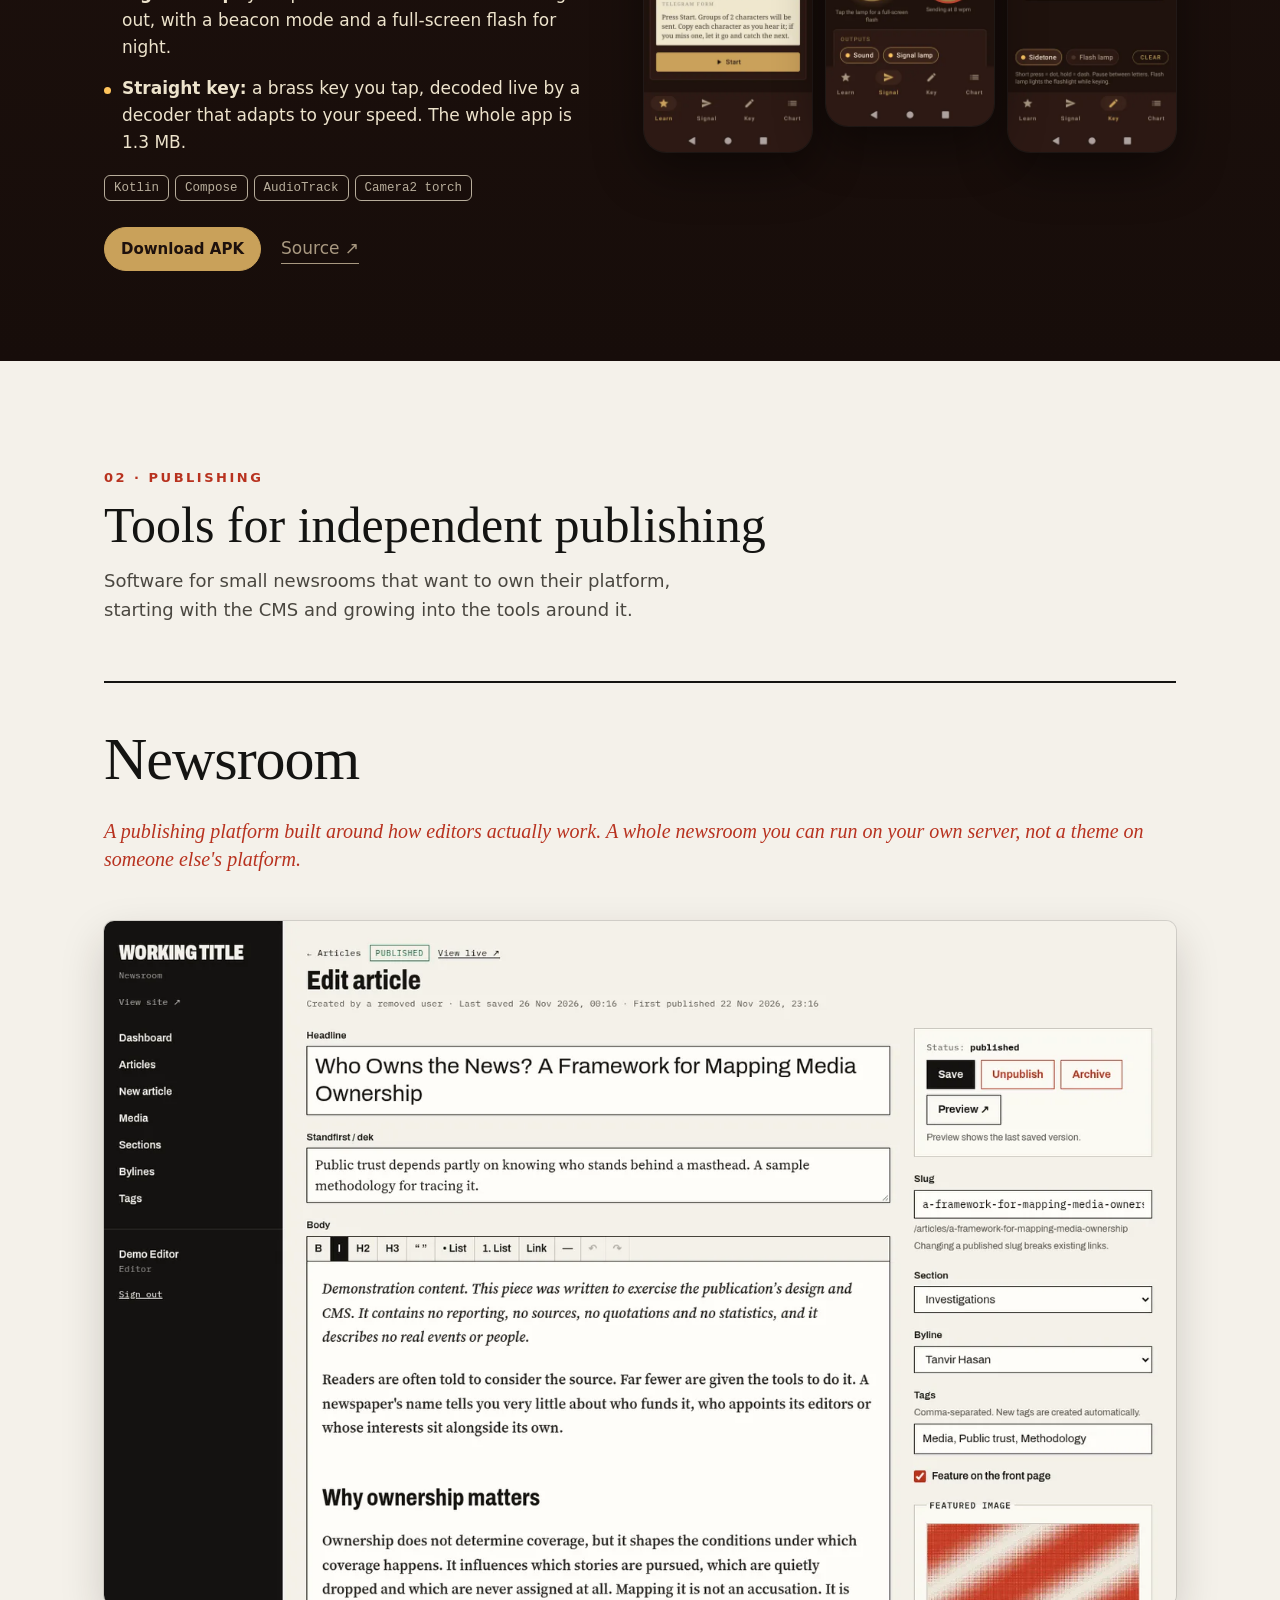
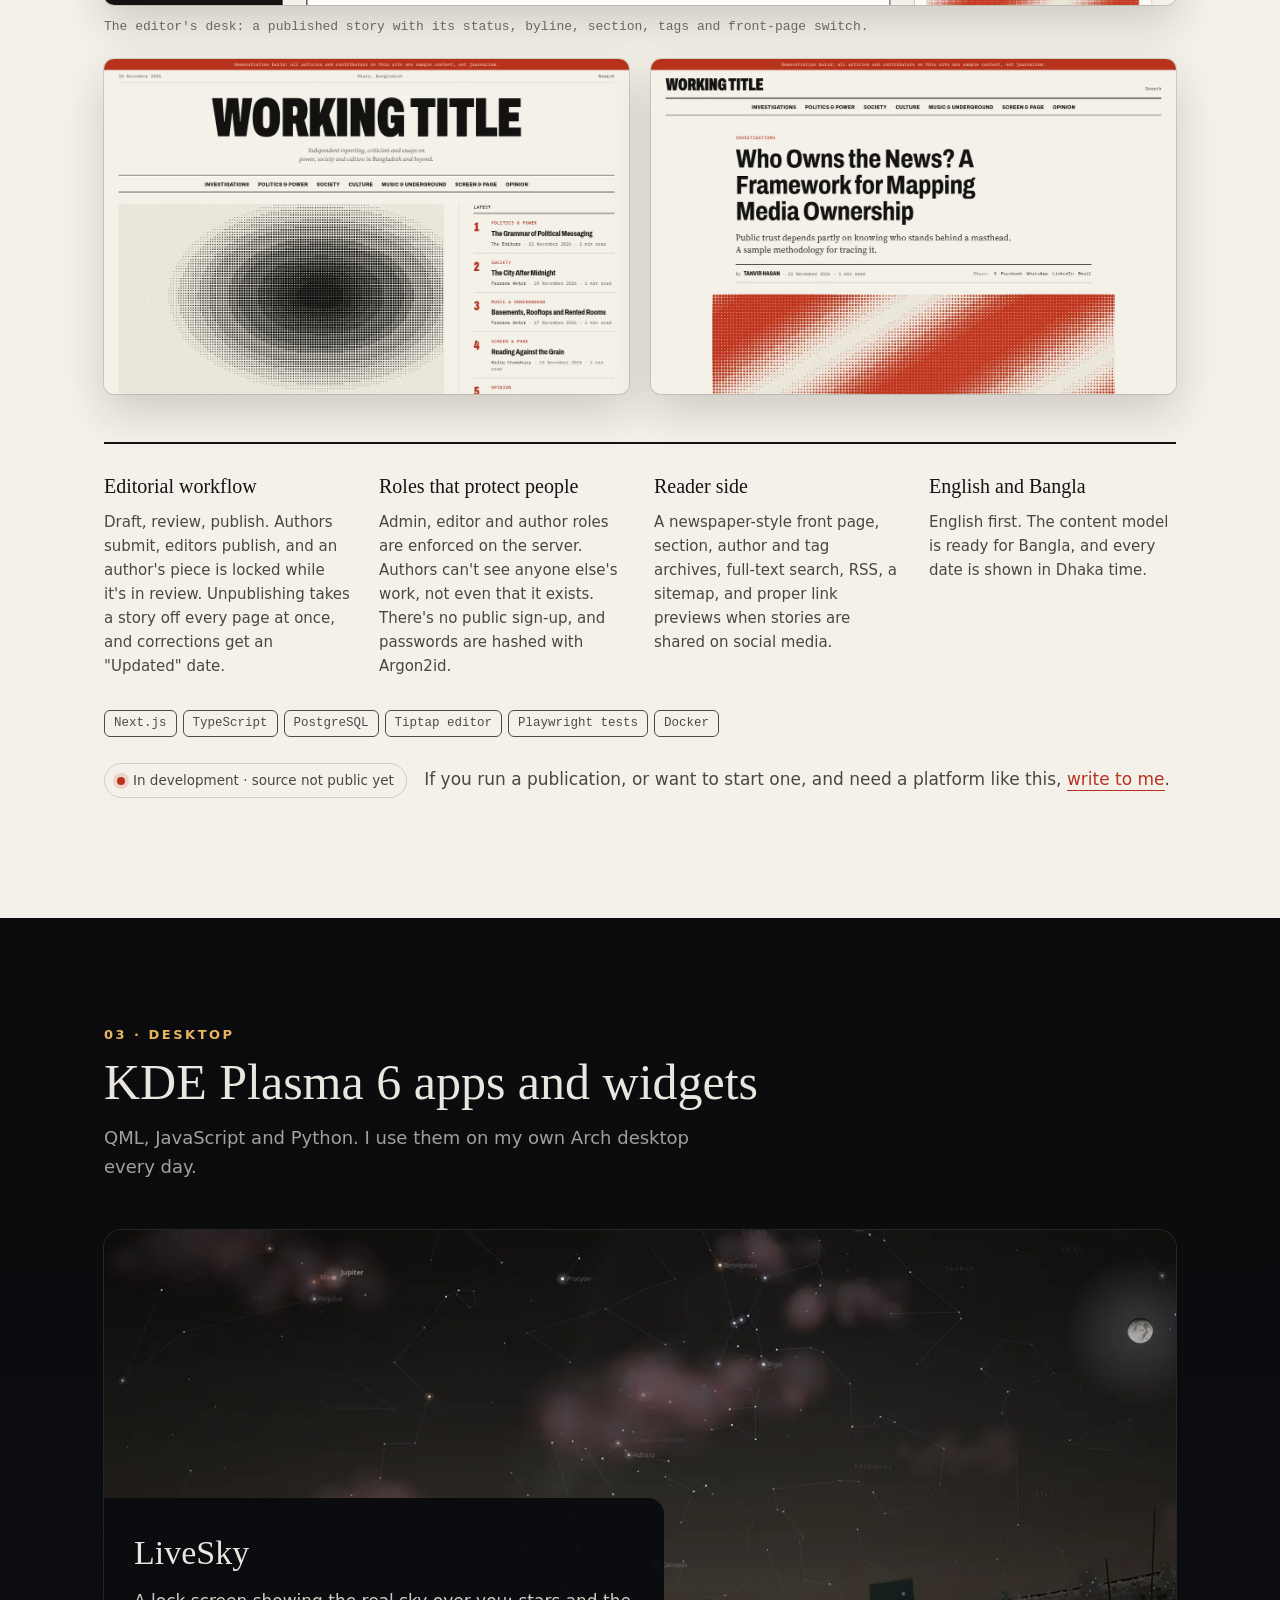
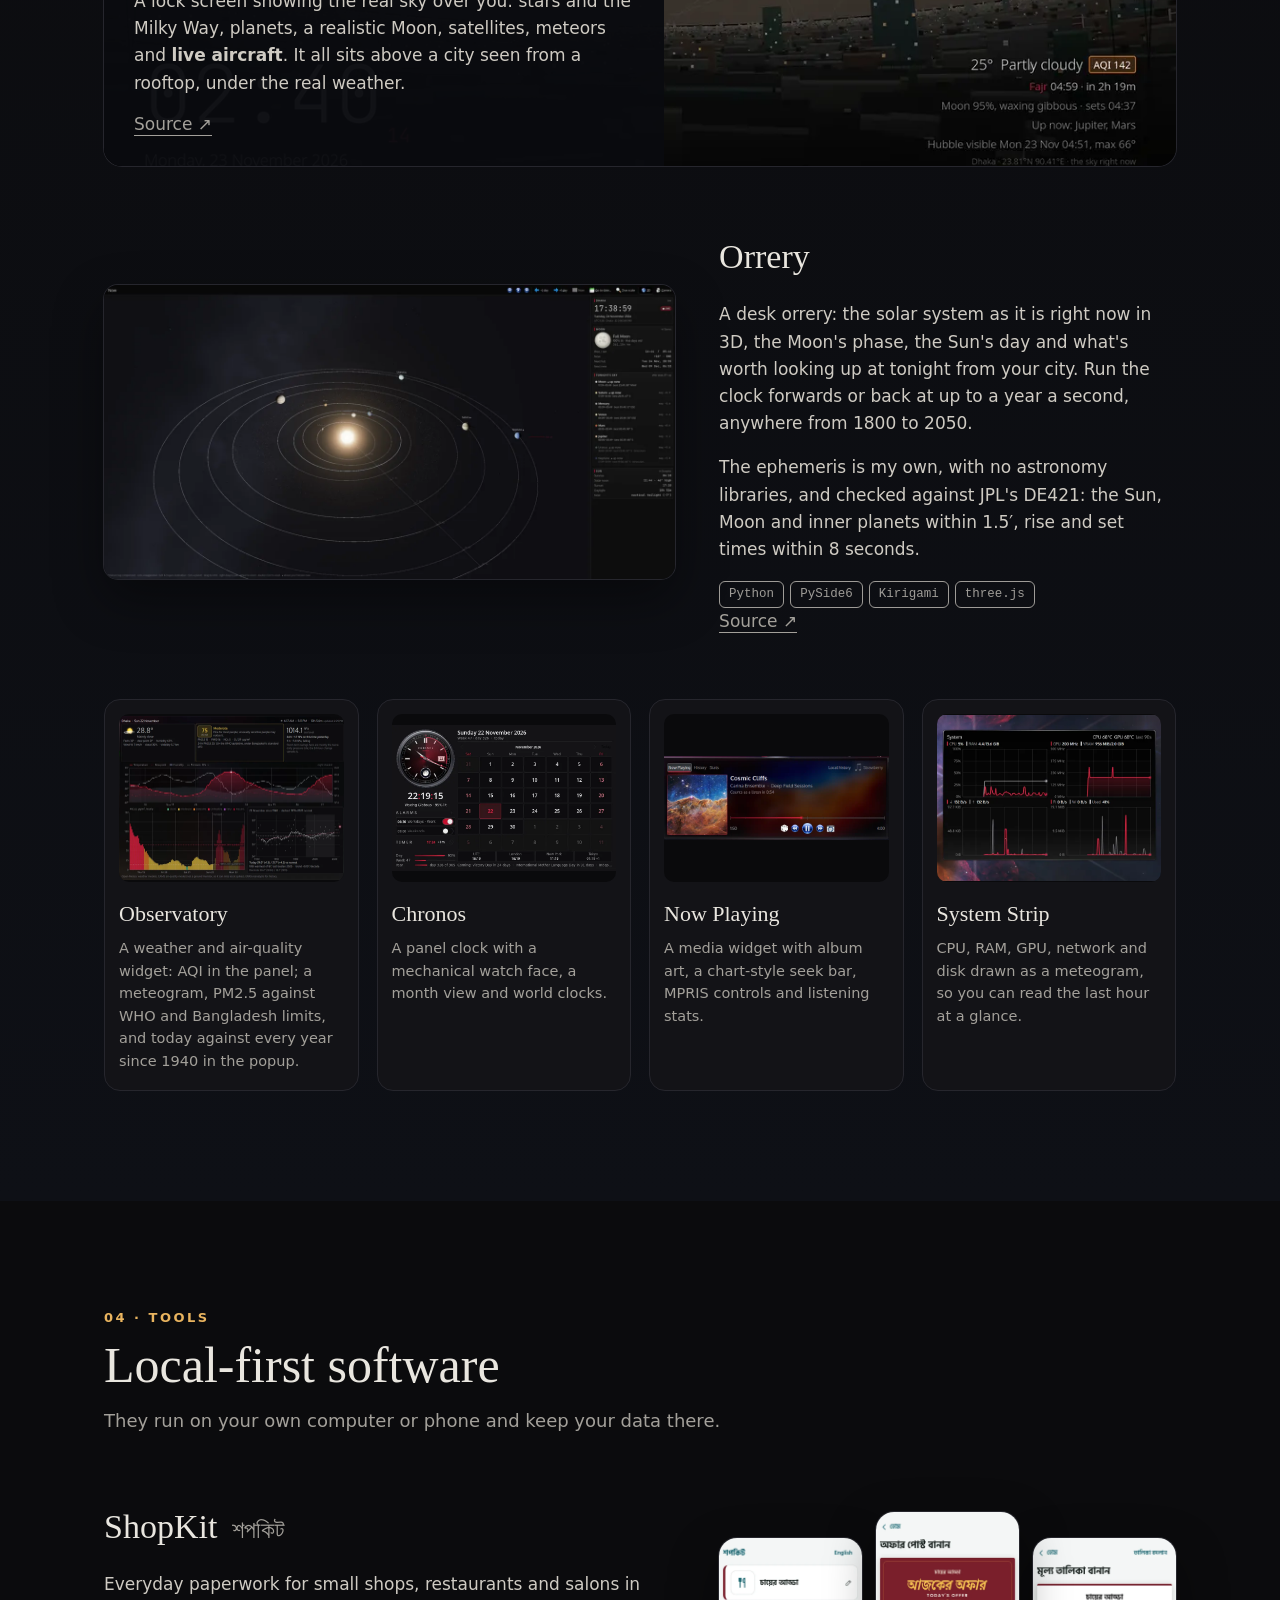
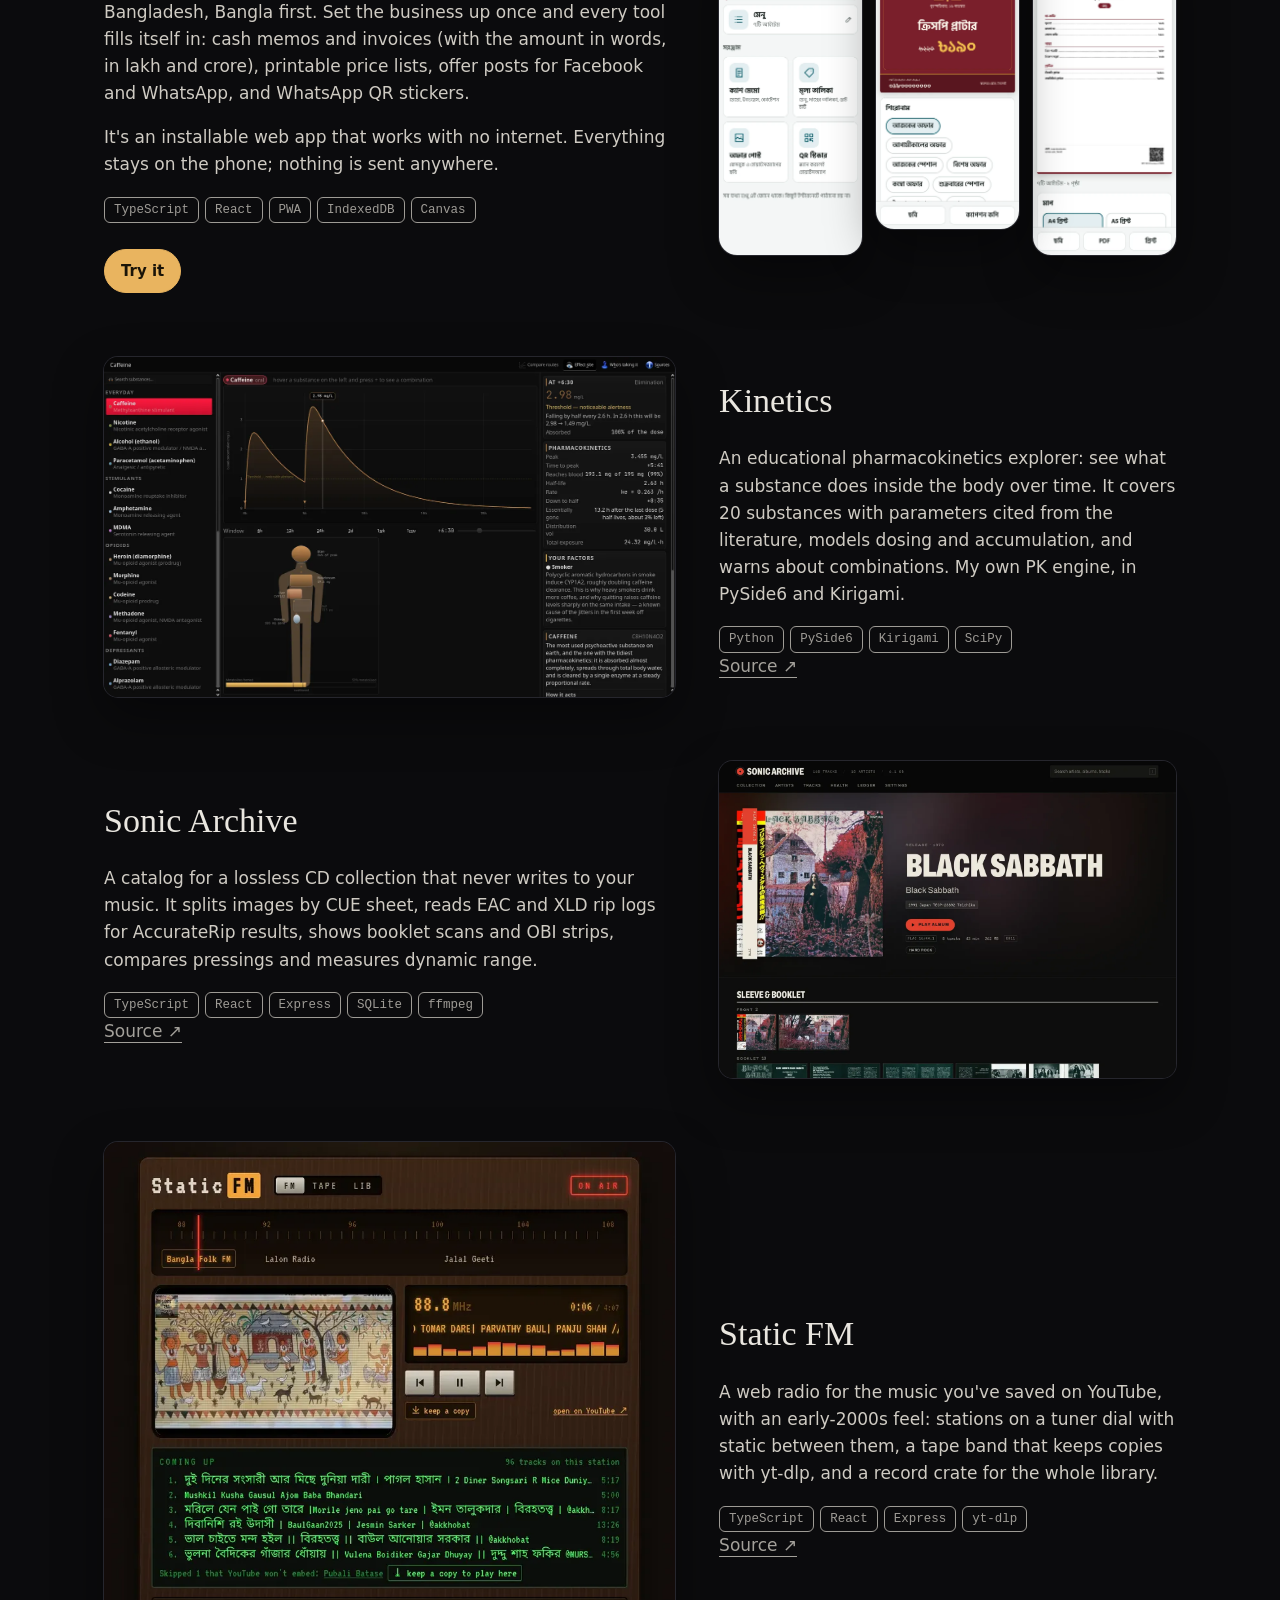
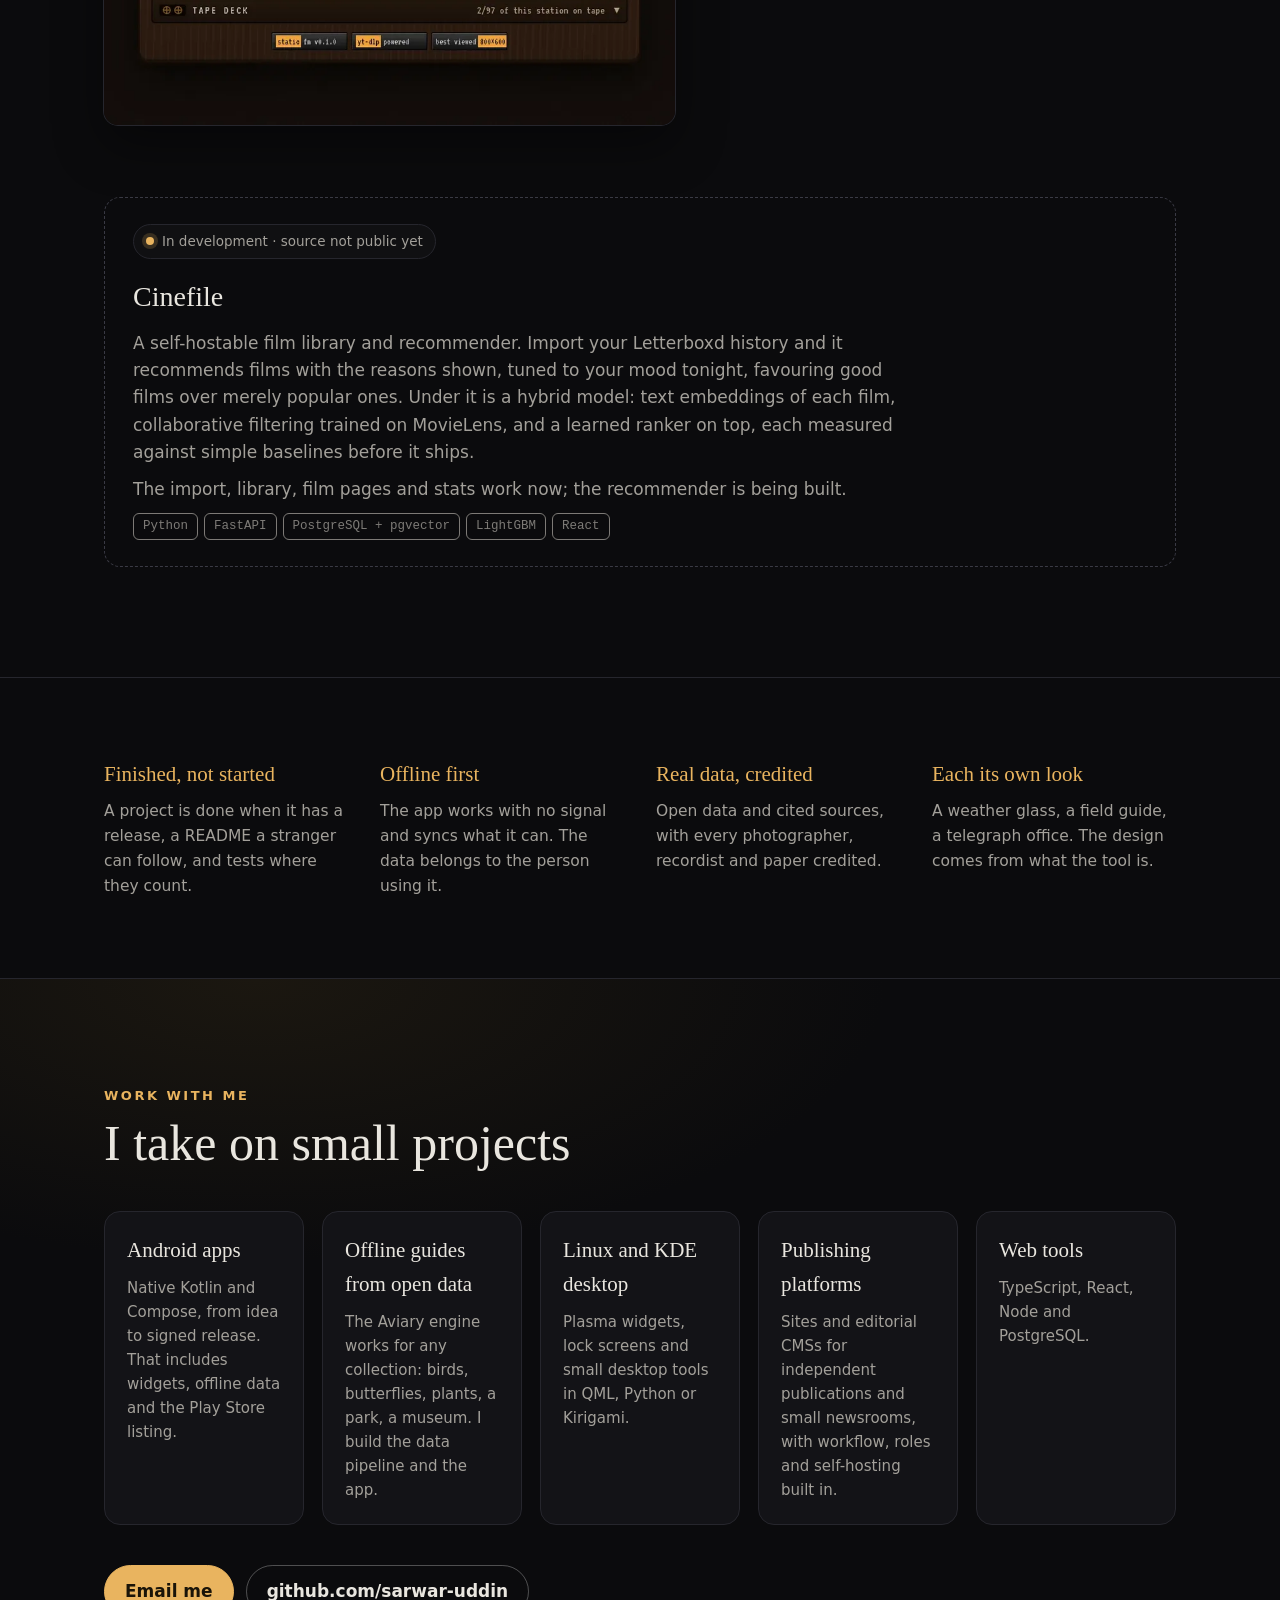
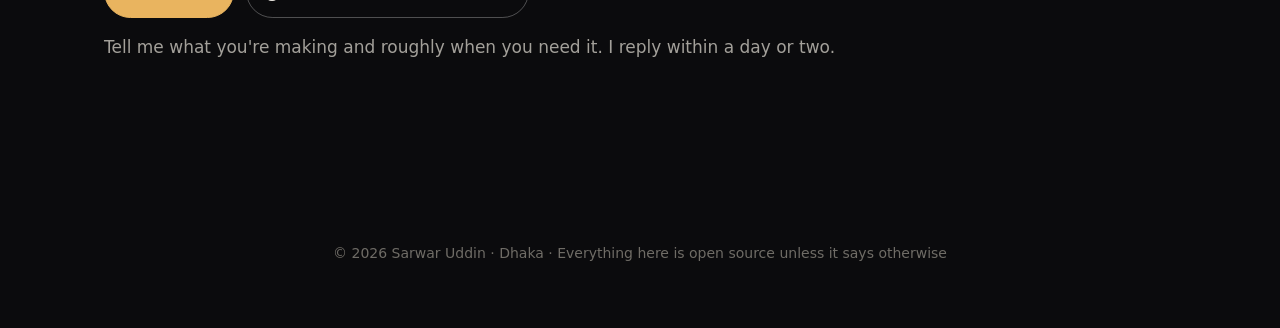
==== commit 74b44ed1: "Final pass: Cinefile in development, stack chips, meta and counts Co-Authored-By: Claude Opus 5.5 <n" ====
--- a/index.html
+++ b/index.html
@@ -3,10 +3,10 @@
 <head>
 <meta charset="utf-8">
 <meta name="viewport" content="width=device-width, initial-scale=1">
-<title>Sarwar Uddin · Android apps, desktop widgets, local-first tools</title>
-<meta name="description" content="Sarwar Uddin builds Android apps, KDE Plasma widgets and local-first tools in Dhaka, Bangladesh. Weatherglass, Aviary, Telegraph, LiveSky and more. Open source.">
+<title>Sarwar Uddin · Android apps, publishing tools, KDE desktop, local-first software</title>
+<meta name="description" content="Sarwar Uddin builds Android apps, publishing tools, KDE Plasma apps and widgets, and local-first software in Dhaka, Bangladesh. Weatherglass, Aviary, Telegraph, Newsroom, Orrery, ShopKit and more.">
 <meta property="og:title" content="Sarwar Uddin: things I've built">
-<meta property="og:description" content="Android apps, KDE Plasma widgets and local-first tools, all open source. Dhaka, Bangladesh.">
+<meta property="og:description" content="Android apps, publishing tools, KDE Plasma apps and widgets, and local-first software. Dhaka, Bangladesh.">
 <meta property="og:image" content="https://sarwaruddin.com/assets/og.jpg">
 <meta name="theme-color" content="#0b0b0d">
 <link rel="icon" href="favicon.svg" type="image/svg+xml">
@@ -40,7 +40,7 @@
       <ul class="stats">
         <li><b>3</b> Android apps</li>
         <li><b>5</b> Plasma widgets</li>
-        <li><b>11</b> open-source projects</li>
+        <li><b>12</b> open-source projects</li>
       </ul>
       <div class="cta">
         <a class="btn" href="#android">See the work</a>
@@ -157,7 +157,7 @@
     </div>
 
     <p class="chips"><span>Next.js</span><span>TypeScript</span><span>PostgreSQL</span><span>Tiptap editor</span><span>Playwright tests</span><span>Docker</span></p>
-    <p class="nr-note"><span class="status"><span class="dot"></span>In development</span> If you run a publication, or want to start one, and need a platform like this, <a class="textlink" href="#work">write to me</a>.</p>
+    <p class="nr-note"><span class="status"><span class="dot"></span>In development · source not public yet</span> If you run a publication, or want to start one, and need a platform like this, <a class="textlink" href="#work">write to me</a>.</p>
   </div>
 </section>
 
@@ -238,6 +238,7 @@
       <div>
         <h3>Kinetics</h3>
         <p>An educational pharmacokinetics explorer: see what a substance does inside the body over time. It covers 20 substances with parameters cited from the literature, models dosing and accumulation, and warns about combinations. My own PK engine, in PySide6 and Kirigami.</p>
+        <p class="chips"><span>Python</span><span>PySide6</span><span>Kirigami</span><span>SciPy</span></p>
         <a class="textlink" href="https://github.com/sarwar-uddin/kinetics">Source ↗</a>
       </div>
     </div>
@@ -255,8 +256,17 @@
       <div>
         <h3>Static FM</h3>
         <p>A web radio for the music you've saved on YouTube, with an early-2000s feel: stations on a tuner dial with static between them, a tape band that keeps copies with yt-dlp, and a record crate for the whole library.</p>
+        <p class="chips"><span>TypeScript</span><span>React</span><span>Express</span><span>yt-dlp</span></p>
         <a class="textlink" href="https://github.com/sarwar-uddin/static-fm">Source ↗</a>
       </div>
+    </div>
+
+    <div class="bench" id="cinefile">
+      <p class="status"><span class="dot"></span>In development · source not public yet</p>
+      <h4>Cinefile</h4>
+      <p>A self-hostable film library and recommender. Import your Letterboxd history and it recommends films with the reasons shown, tuned to your mood tonight, favouring good films over merely popular ones. Under it is a hybrid model: text embeddings of each film, collaborative filtering trained on MovieLens, and a learned ranker on top, each measured against simple baselines before it ships.</p>
+      <p>The import, library, film pages and stats work now; the recommender is being built.</p>
+      <p class="chips"><span>Python</span><span>FastAPI</span><span>PostgreSQL + pgvector</span><span>LightGBM</span><span>React</span></p>
     </div>
 
   </div>
--- a/styles.css
+++ b/styles.css
@@ -157,7 +157,10 @@
 .tool + .cards { margin-top: 64px; }
 .tool p { color: #cfcbc3; }
 .bench { margin-top: 72px; padding: 26px 28px; border: 1px dashed #3a3a44; border-radius: 16px; }
-.bench h4 { font-size: 22px; }
+.bench h4 { font-size: 28px; }
+.bench > p { color: var(--soft); max-width: 780px; margin: 10px 0 0; }
+.bench .status { margin: 0 0 16px; }
+.bench .status .dot { background: var(--accent); box-shadow: 0 0 0 4px rgba(233,180,95,.18); }
 .bench ul { margin: 12px 0 0; padding-left: 18px; color: var(--soft); }
 .bench li { margin: 6px 0; }
 .bench b { color: var(--text); }
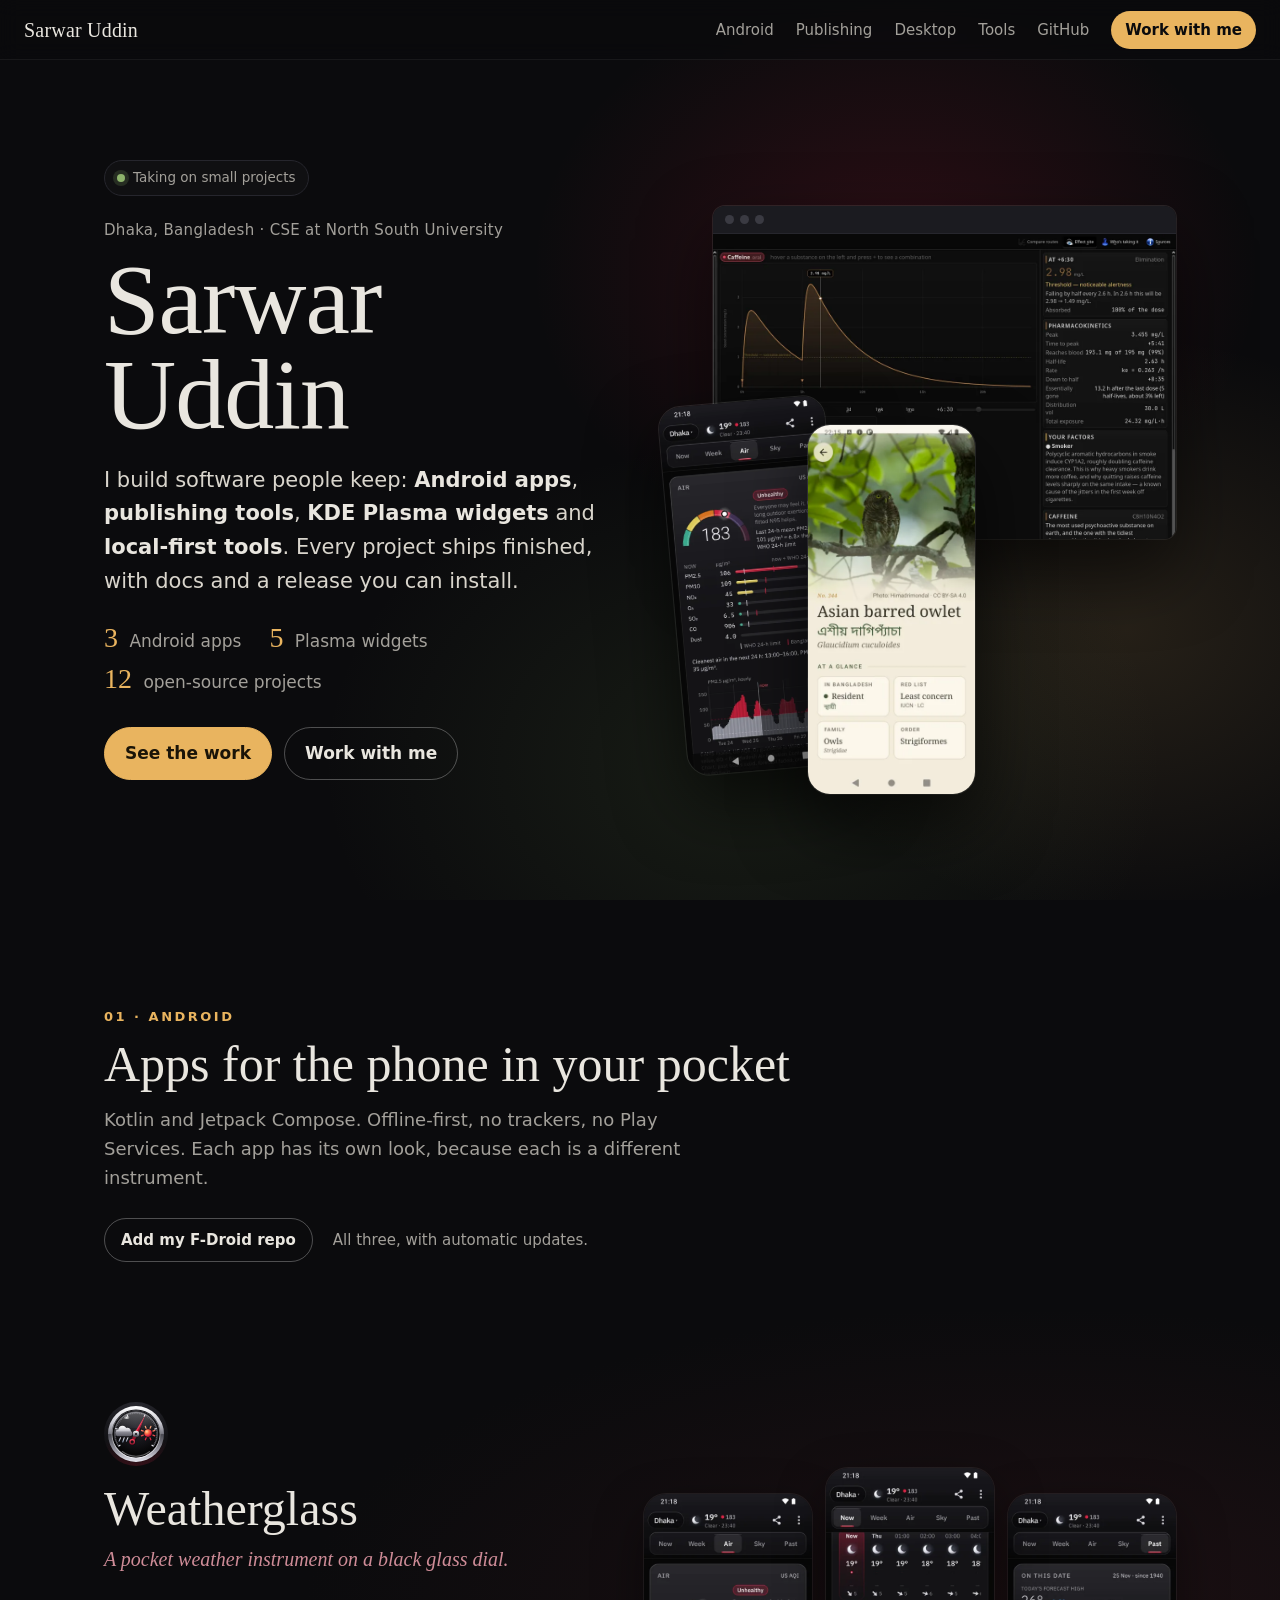
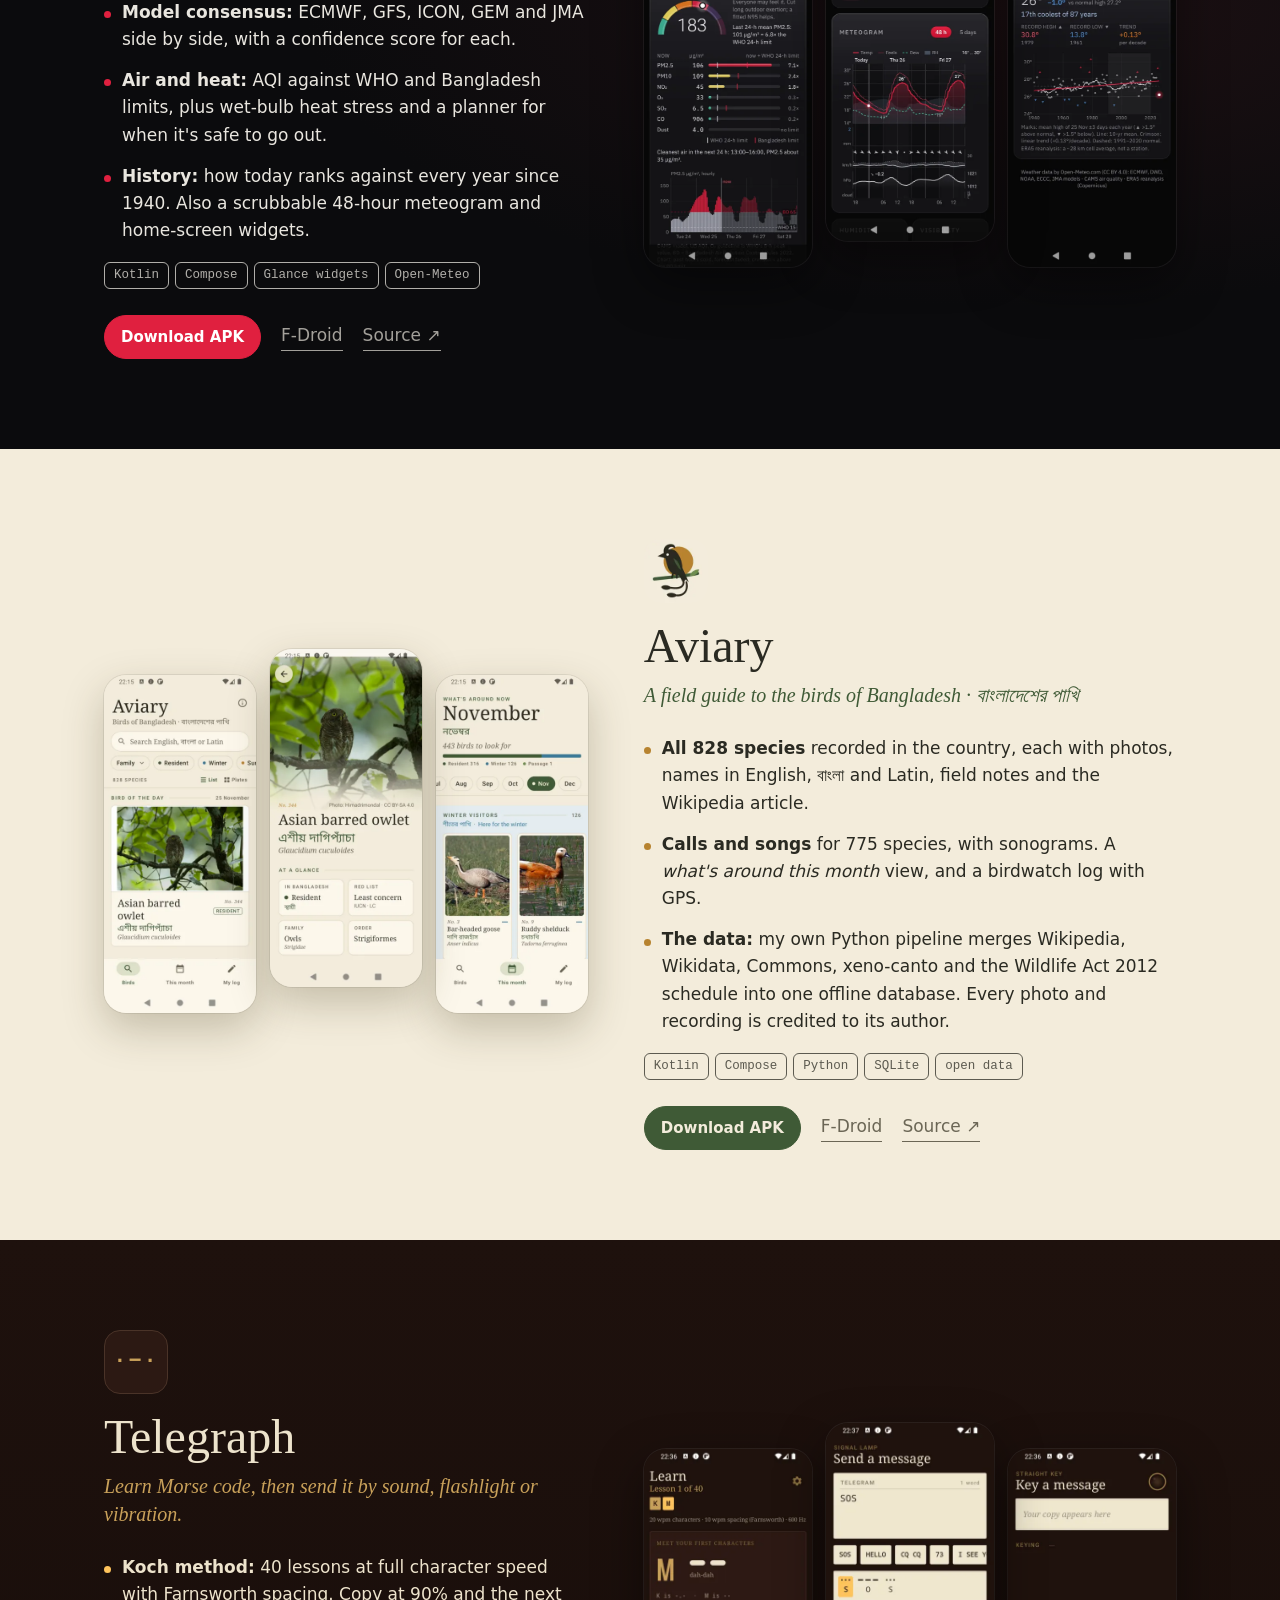
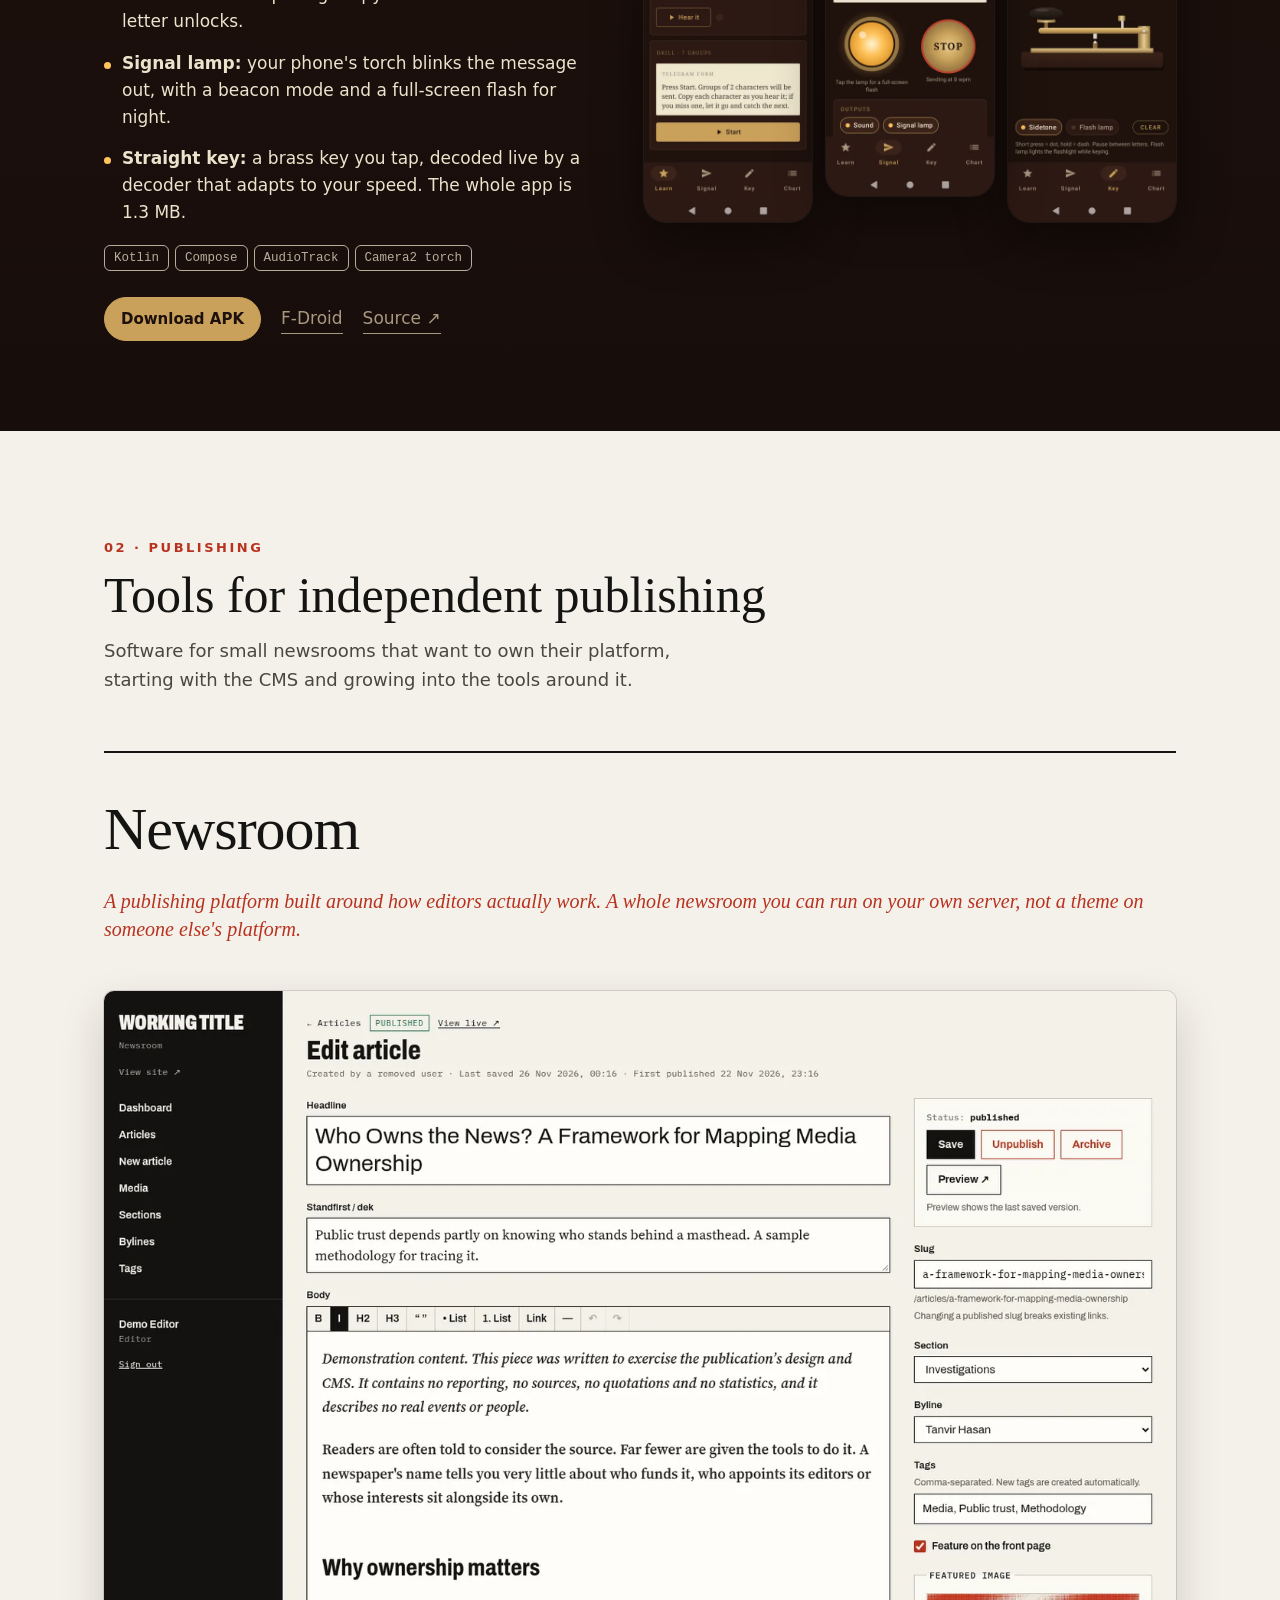
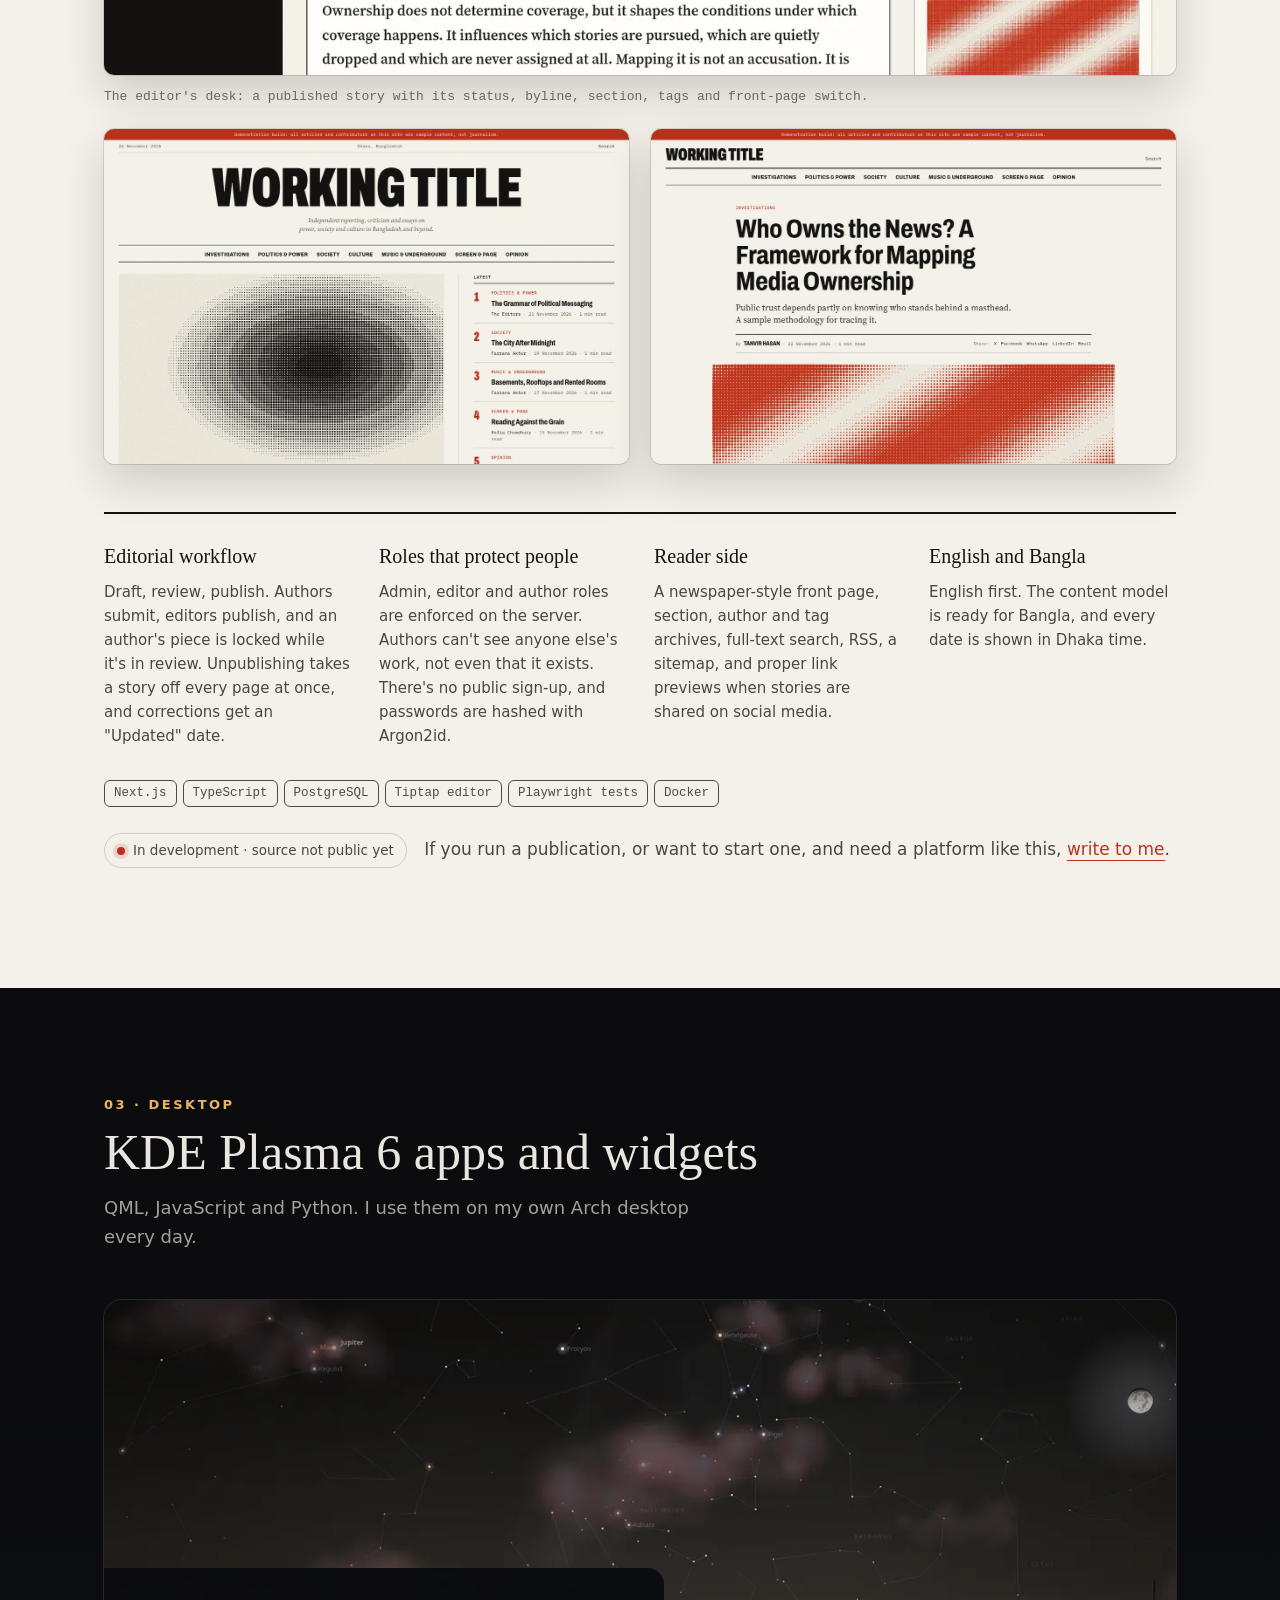
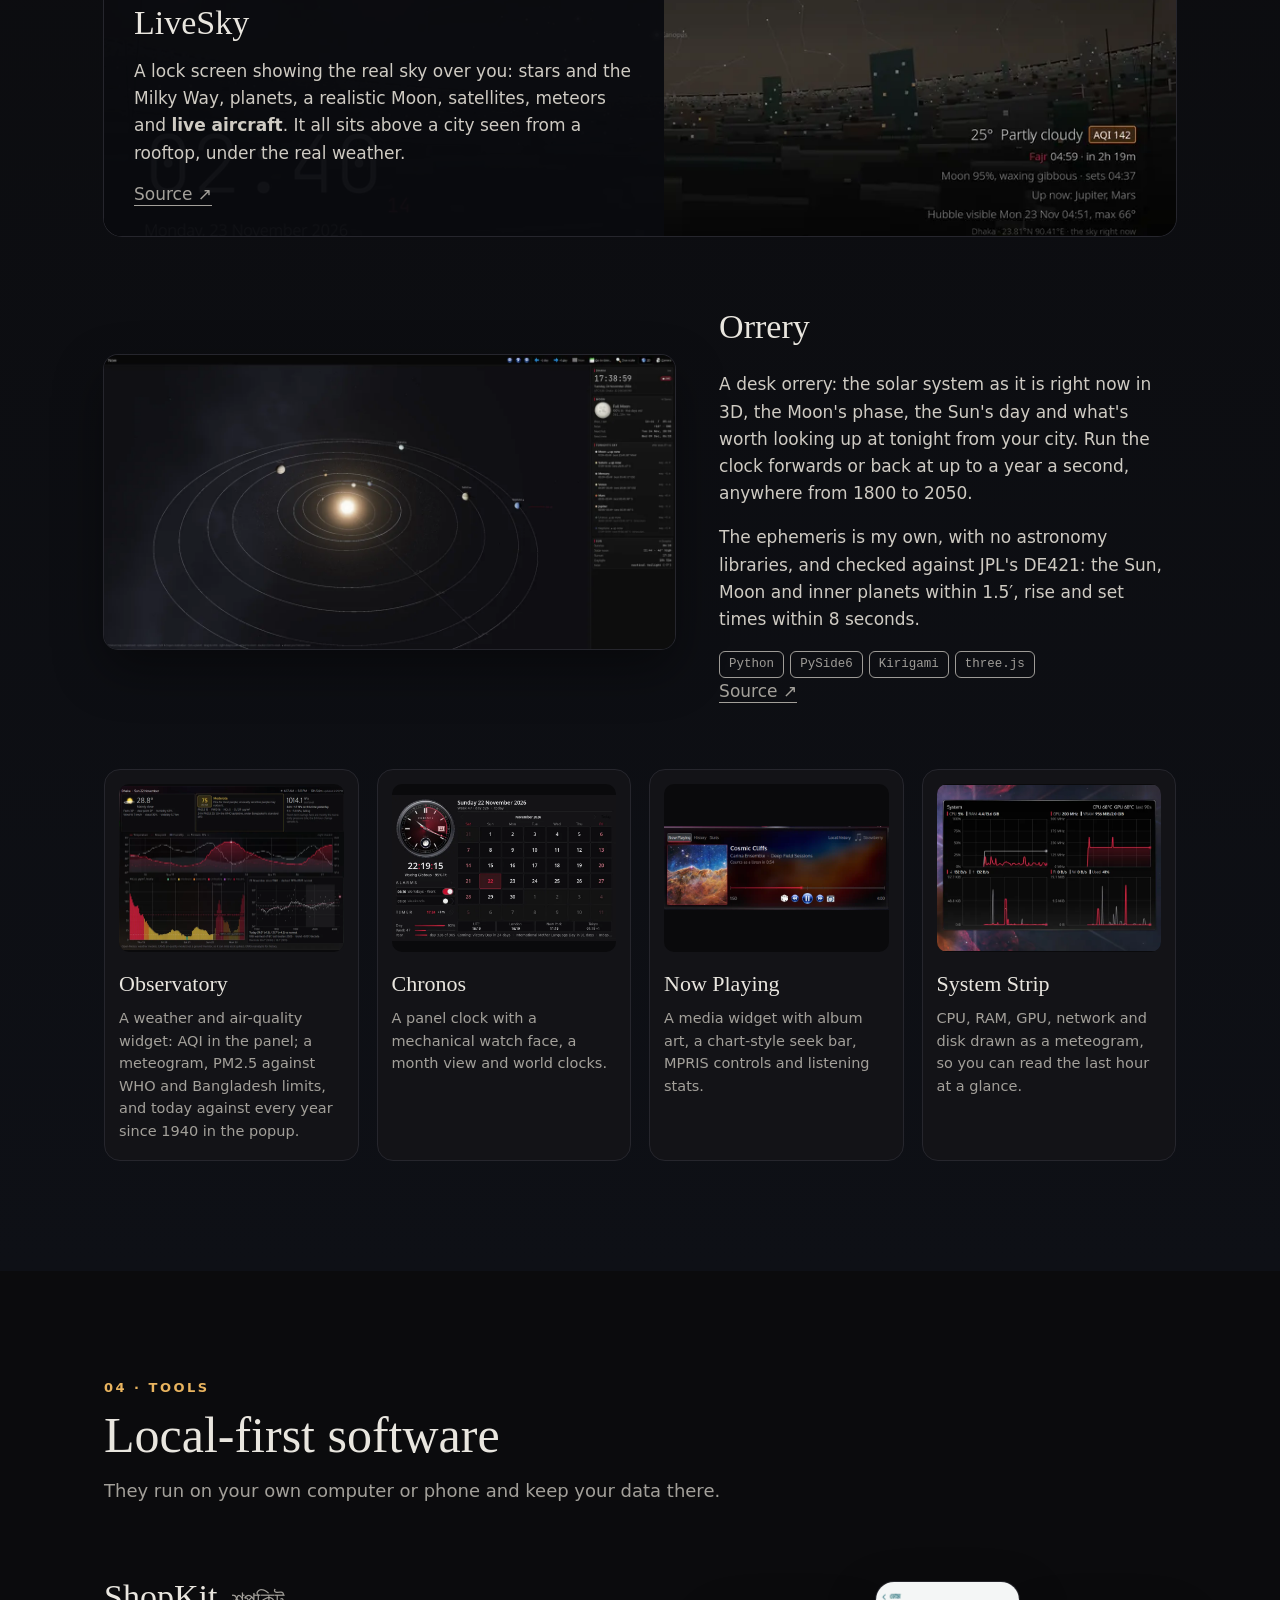
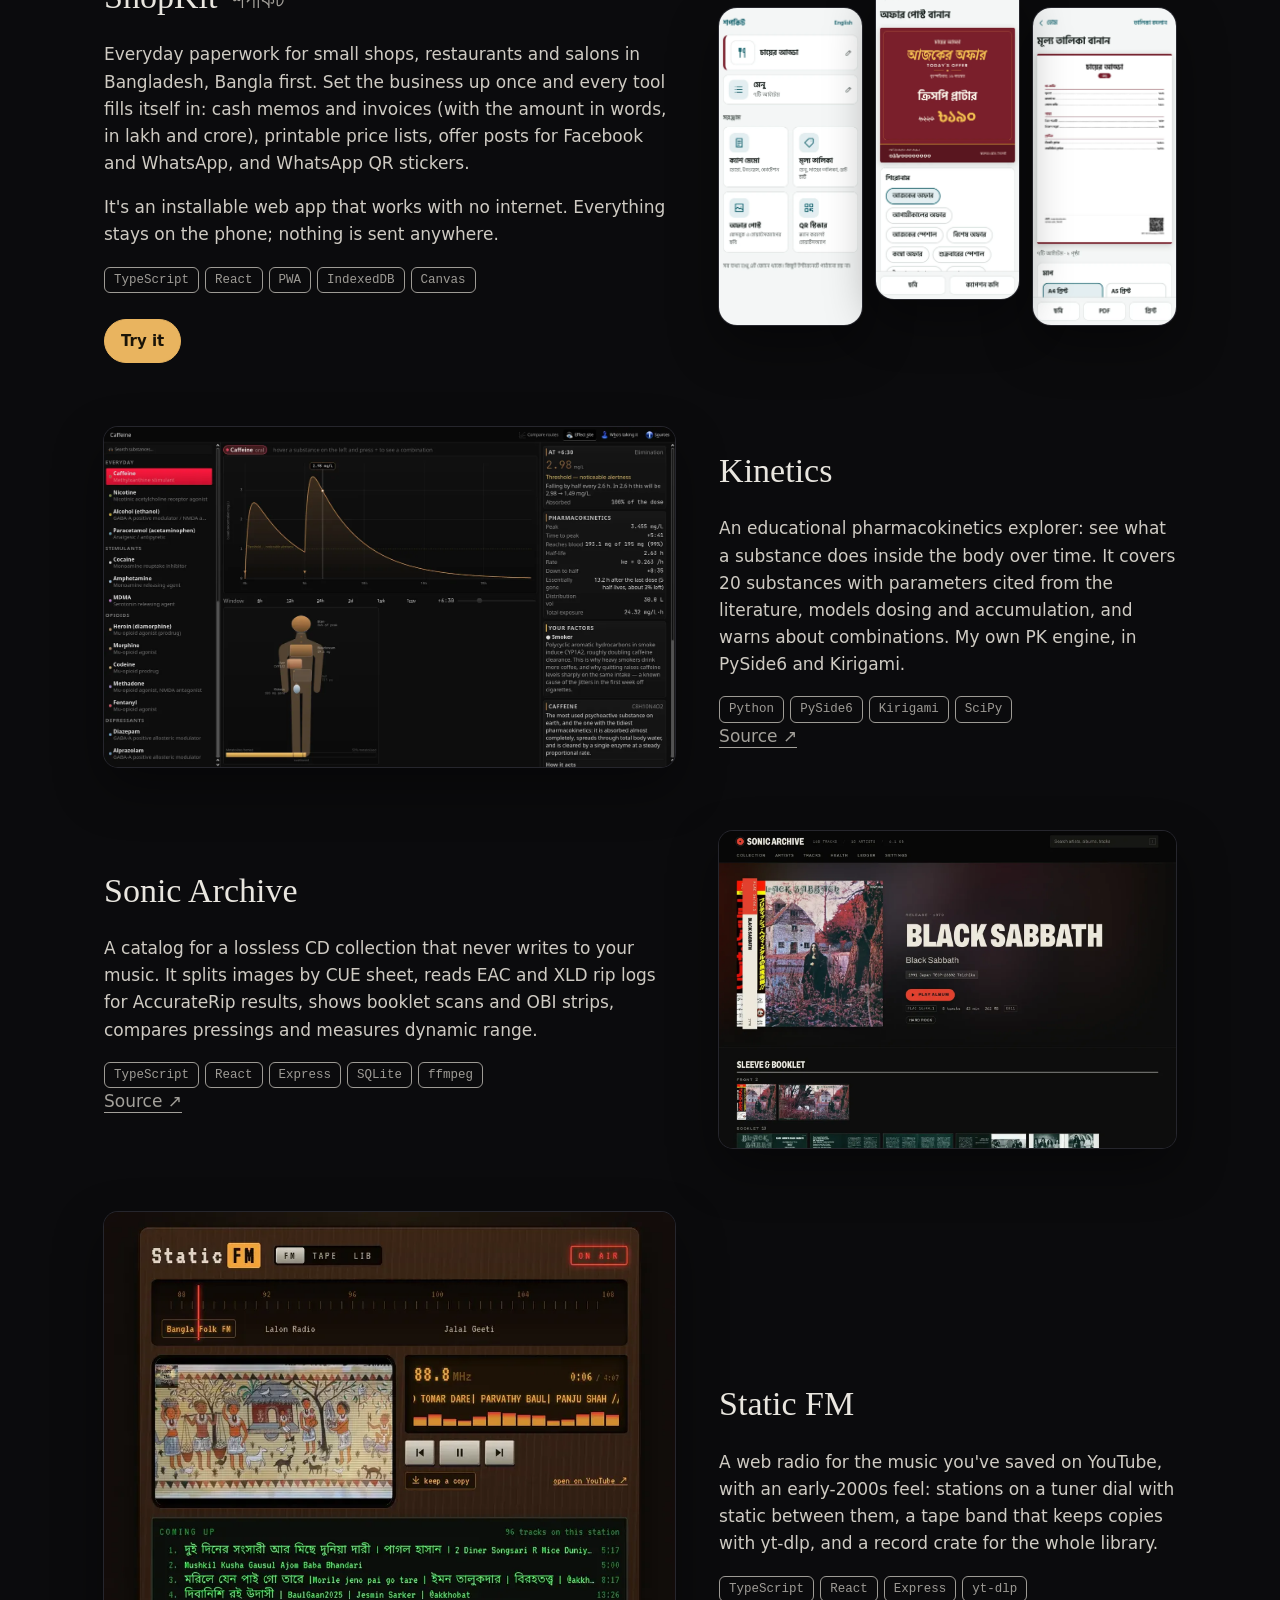
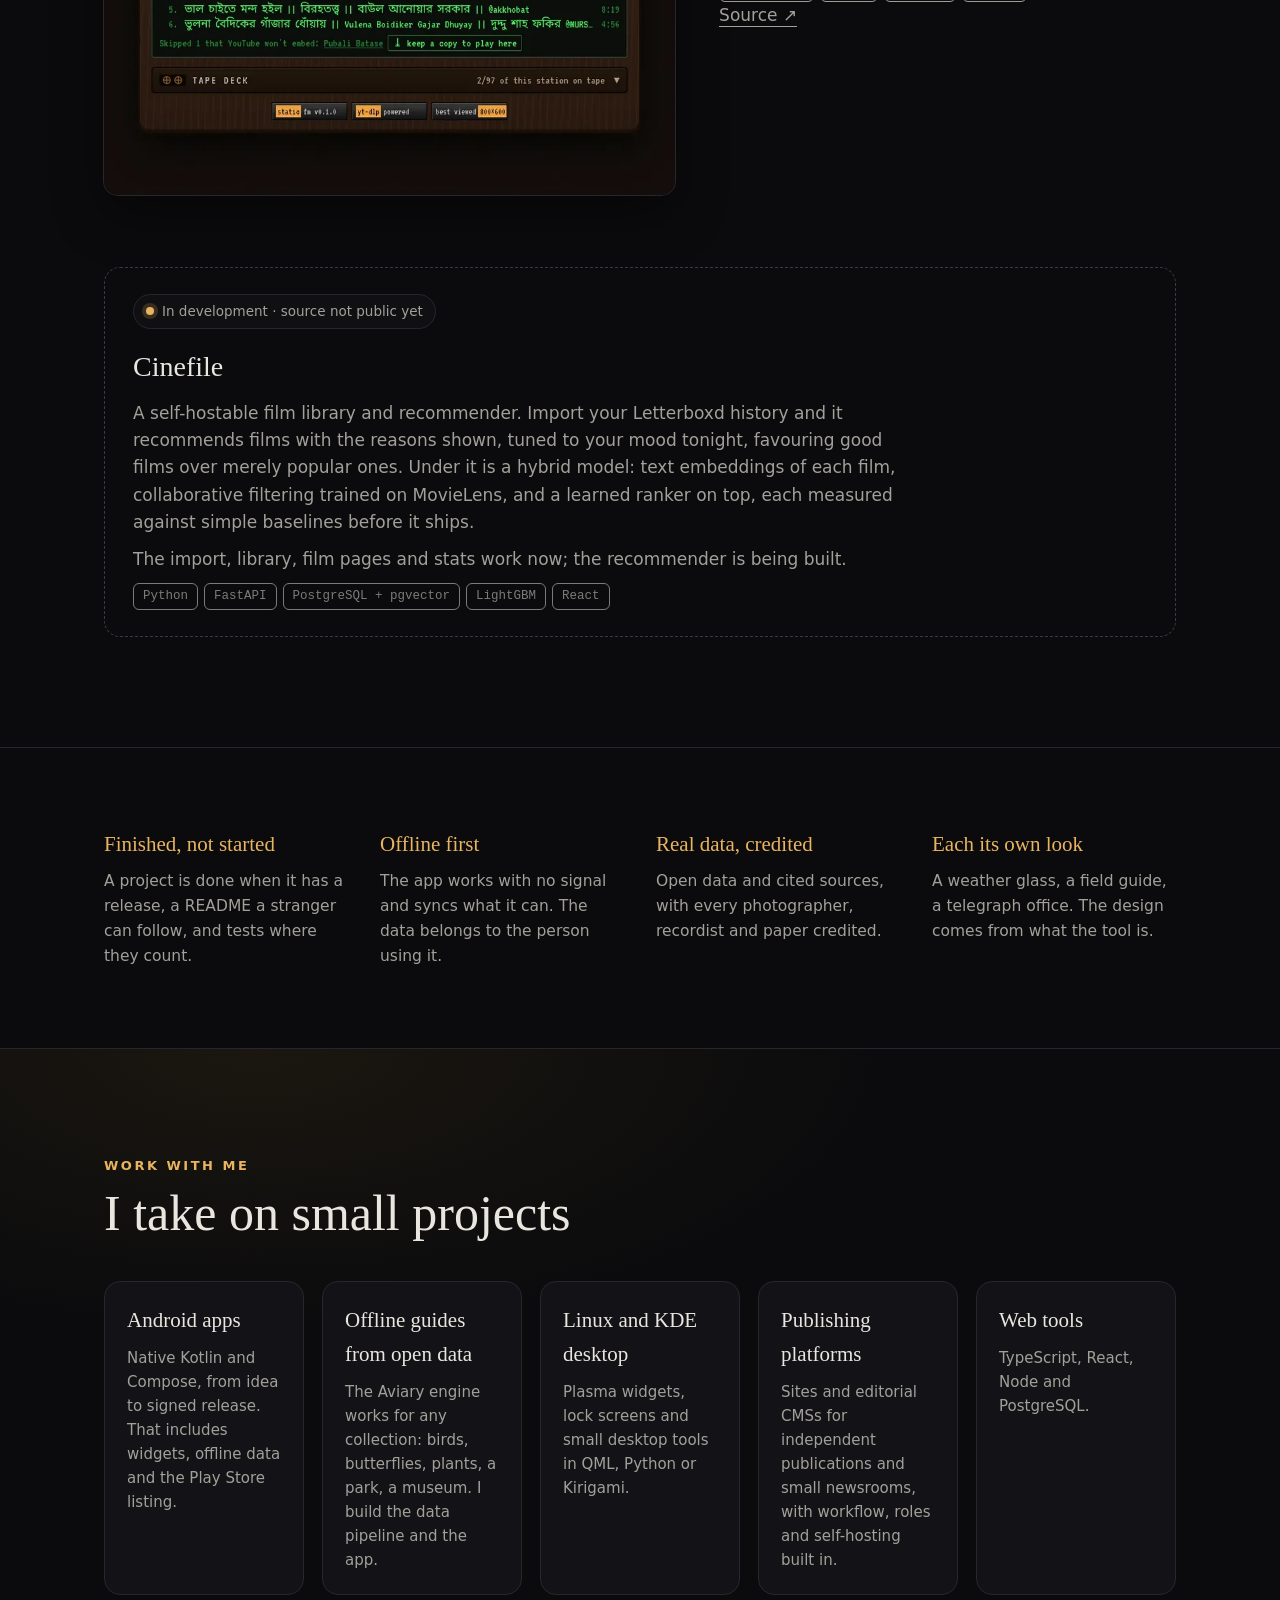
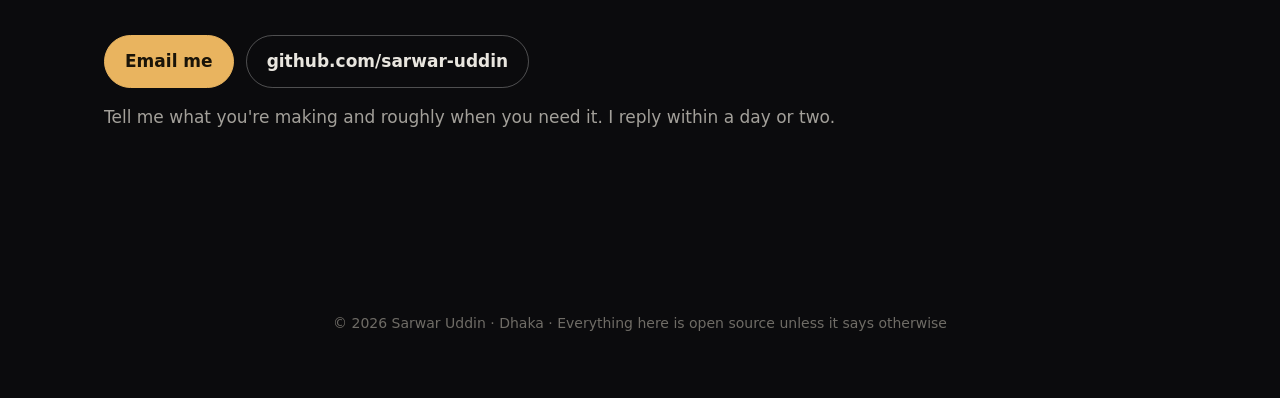
==== commit a6f3f6e2: "Link the F-Droid repo from the Android section and each app Co-Authored-By: Claude Opus 5.5 <noreply" ====
--- a/index.html
+++ b/index.html
@@ -61,6 +61,7 @@
     <p class="eyebrow">01 · Android</p>
     <h2>Apps for the phone in your pocket</h2>
     <p class="sub">Kotlin and Jetpack Compose. Offline-first, no trackers, no Play Services. Each app has its own look, because each is a different instrument.</p>
+    <p class="links"><a class="btn small ghost" href="https://sarwaruddin.com/fdroid/">Add my F-Droid repo</a><span class="textnote">All three, with automatic updates.</span></p>
   </div>
 </section>
 
@@ -76,7 +77,7 @@
         <li><b>History:</b> how today ranks against every year since 1940. Also a scrubbable 48-hour meteogram and home-screen widgets.</li>
       </ul>
       <p class="chips"><span>Kotlin</span><span>Compose</span><span>Glance widgets</span><span>Open-Meteo</span></p>
-      <p class="links"><a class="btn small" href="https://github.com/sarwar-uddin/weatherglass/releases/latest">Download APK</a><a class="textlink" href="https://github.com/sarwar-uddin/weatherglass">Source ↗</a></p>
+      <p class="links"><a class="btn small" href="https://github.com/sarwar-uddin/weatherglass/releases/latest">Download APK</a><a class="textlink" href="https://sarwaruddin.com/fdroid/">F-Droid</a><a class="textlink" href="https://github.com/sarwar-uddin/weatherglass">Source ↗</a></p>
     </div>
     <div class="phones">
       <img src="assets/wg-01.webp" alt="Weatherglass: air quality gauge, AQI 183, with pollutants against WHO limits" loading="lazy">
@@ -98,7 +99,7 @@
         <li><b>The data:</b> my own Python pipeline merges Wikipedia, Wikidata, Commons, xeno-canto and the Wildlife Act 2012 schedule into one offline database. Every photo and recording is credited to its author.</li>
       </ul>
       <p class="chips"><span>Kotlin</span><span>Compose</span><span>Python</span><span>SQLite</span><span>open data</span></p>
-      <p class="links"><a class="btn small" href="https://github.com/sarwar-uddin/aviary/releases/latest">Download APK</a><a class="textlink" href="https://github.com/sarwar-uddin/aviary">Source ↗</a></p>
+      <p class="links"><a class="btn small" href="https://github.com/sarwar-uddin/aviary/releases/latest">Download APK</a><a class="textlink" href="https://sarwaruddin.com/fdroid/">F-Droid</a><a class="textlink" href="https://github.com/sarwar-uddin/aviary">Source ↗</a></p>
     </div>
     <div class="phones">
       <img src="assets/av-birds.webp" alt="Aviary: bird of the day, an Asian barred owlet" loading="lazy">
@@ -120,7 +121,7 @@
         <li><b>Straight key:</b> a brass key you tap, decoded live by a decoder that adapts to your speed. The whole app is 1.3 MB.</li>
       </ul>
       <p class="chips"><span>Kotlin</span><span>Compose</span><span>AudioTrack</span><span>Camera2 torch</span></p>
-      <p class="links"><a class="btn small" href="https://github.com/sarwar-uddin/telegraph/releases/latest">Download APK</a><a class="textlink" href="https://github.com/sarwar-uddin/telegraph">Source ↗</a></p>
+      <p class="links"><a class="btn small" href="https://github.com/sarwar-uddin/telegraph/releases/latest">Download APK</a><a class="textlink" href="https://sarwaruddin.com/fdroid/">F-Droid</a><a class="textlink" href="https://github.com/sarwar-uddin/telegraph">Source ↗</a></p>
     </div>
     <div class="phones">
       <img src="assets/tg-learn.webp" alt="Telegraph: Koch lesson 1" loading="lazy">
--- a/styles.css
+++ b/styles.css
@@ -43,6 +43,7 @@
 .btn.small { padding: 9px 16px; font-size: 15px; }
 .textlink { color: var(--soft); text-decoration: none; border-bottom: 1px solid currentColor; padding-bottom: 1px; }
 .textlink:hover { color: var(--text); }
+.textnote { color: var(--soft); font-size: 15px; }
 .eyebrow { font: 600 13px/1 var(--sans); letter-spacing: 2.5px; text-transform: uppercase; color: var(--accent); margin: 0 0 14px; }
 h1, h2, h3, h4 { font-family: var(--serif); font-weight: 400; margin: 0; }
 h2 { font-size: clamp(32px, 4.4vw, 50px); line-height: 1.1; }
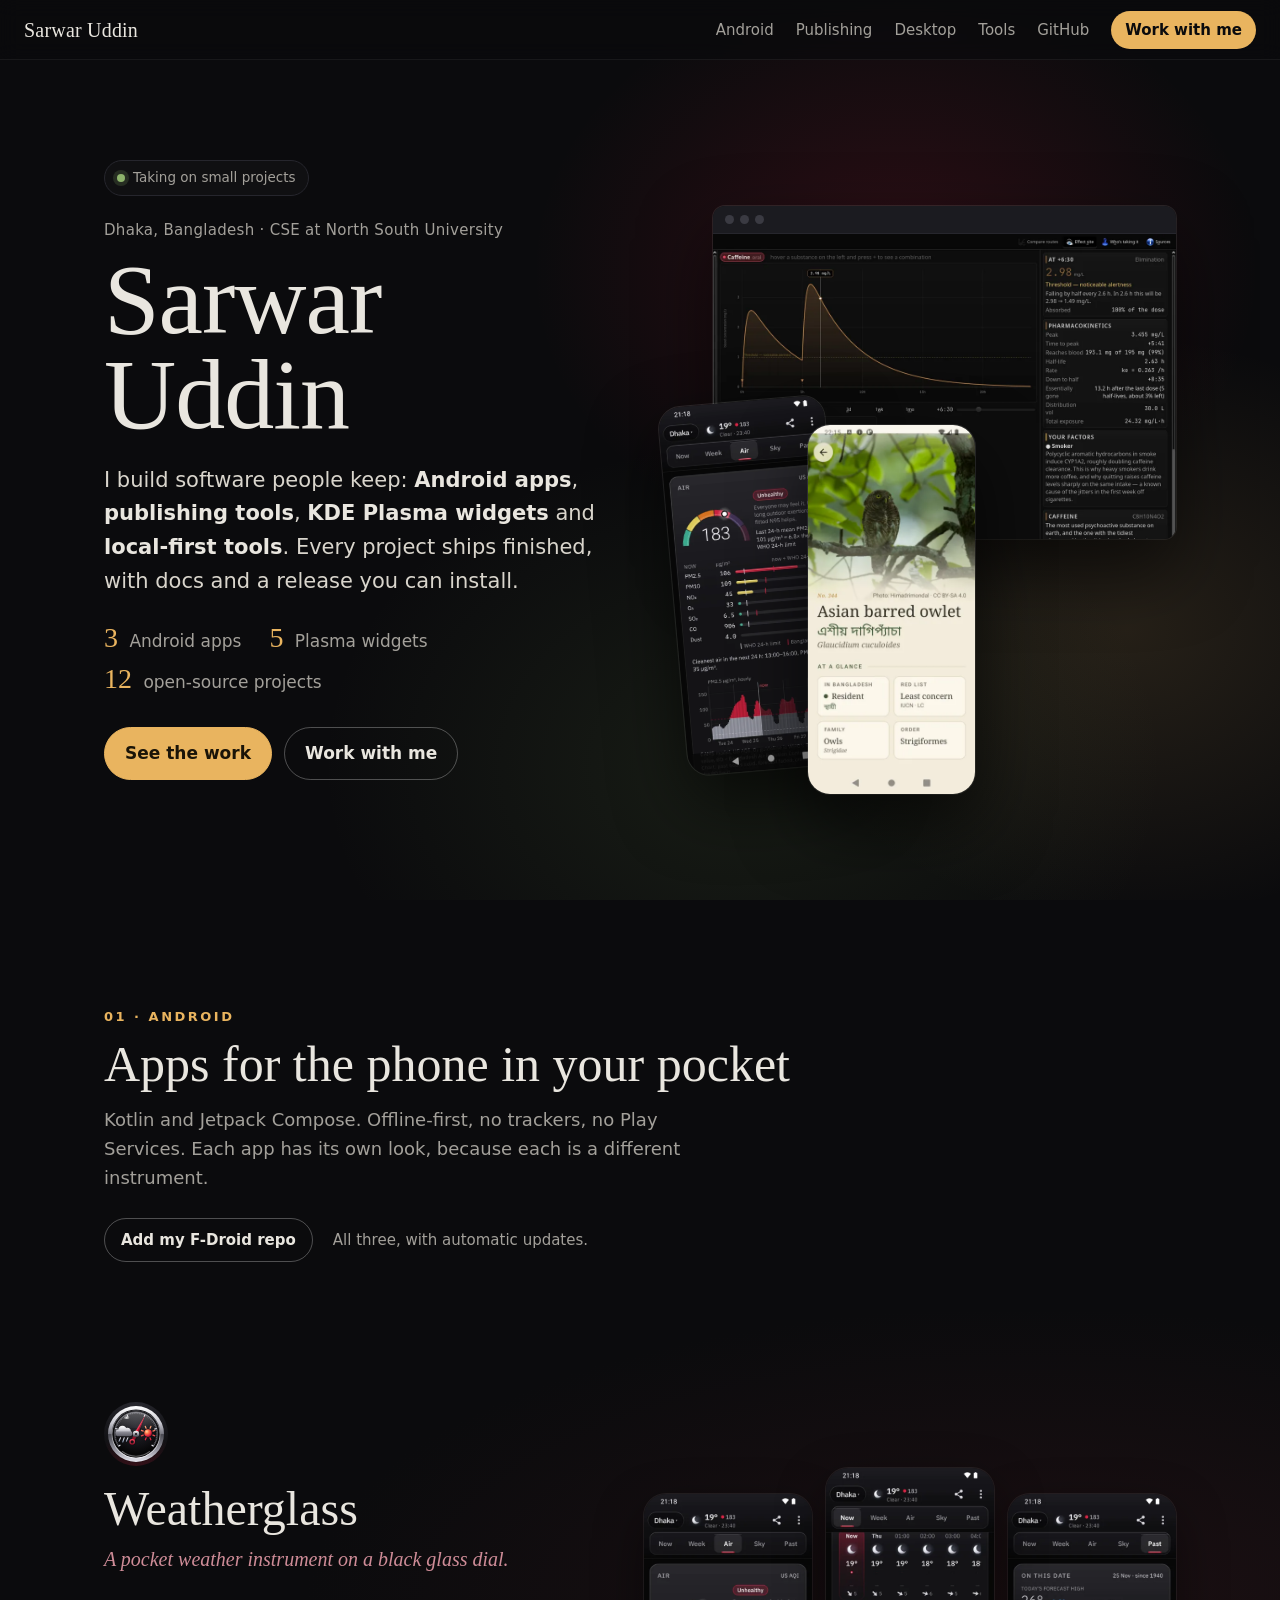
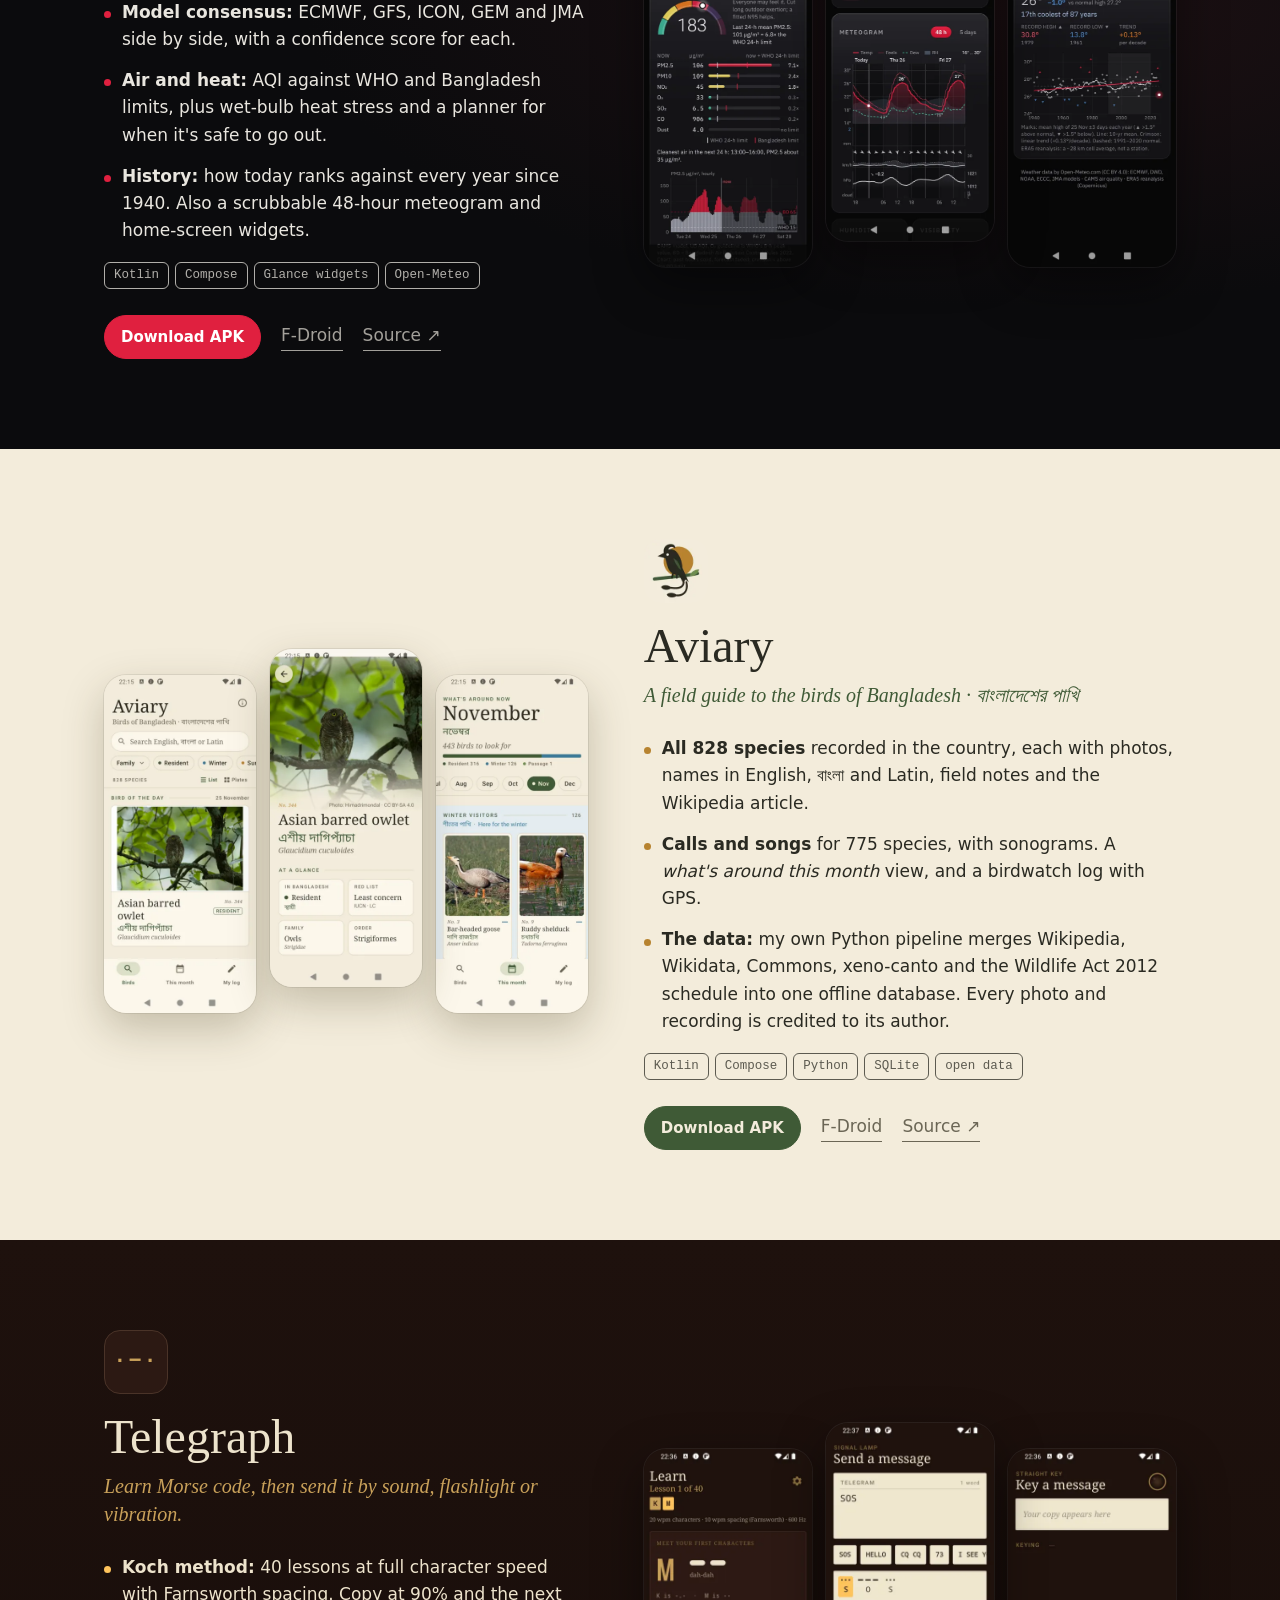
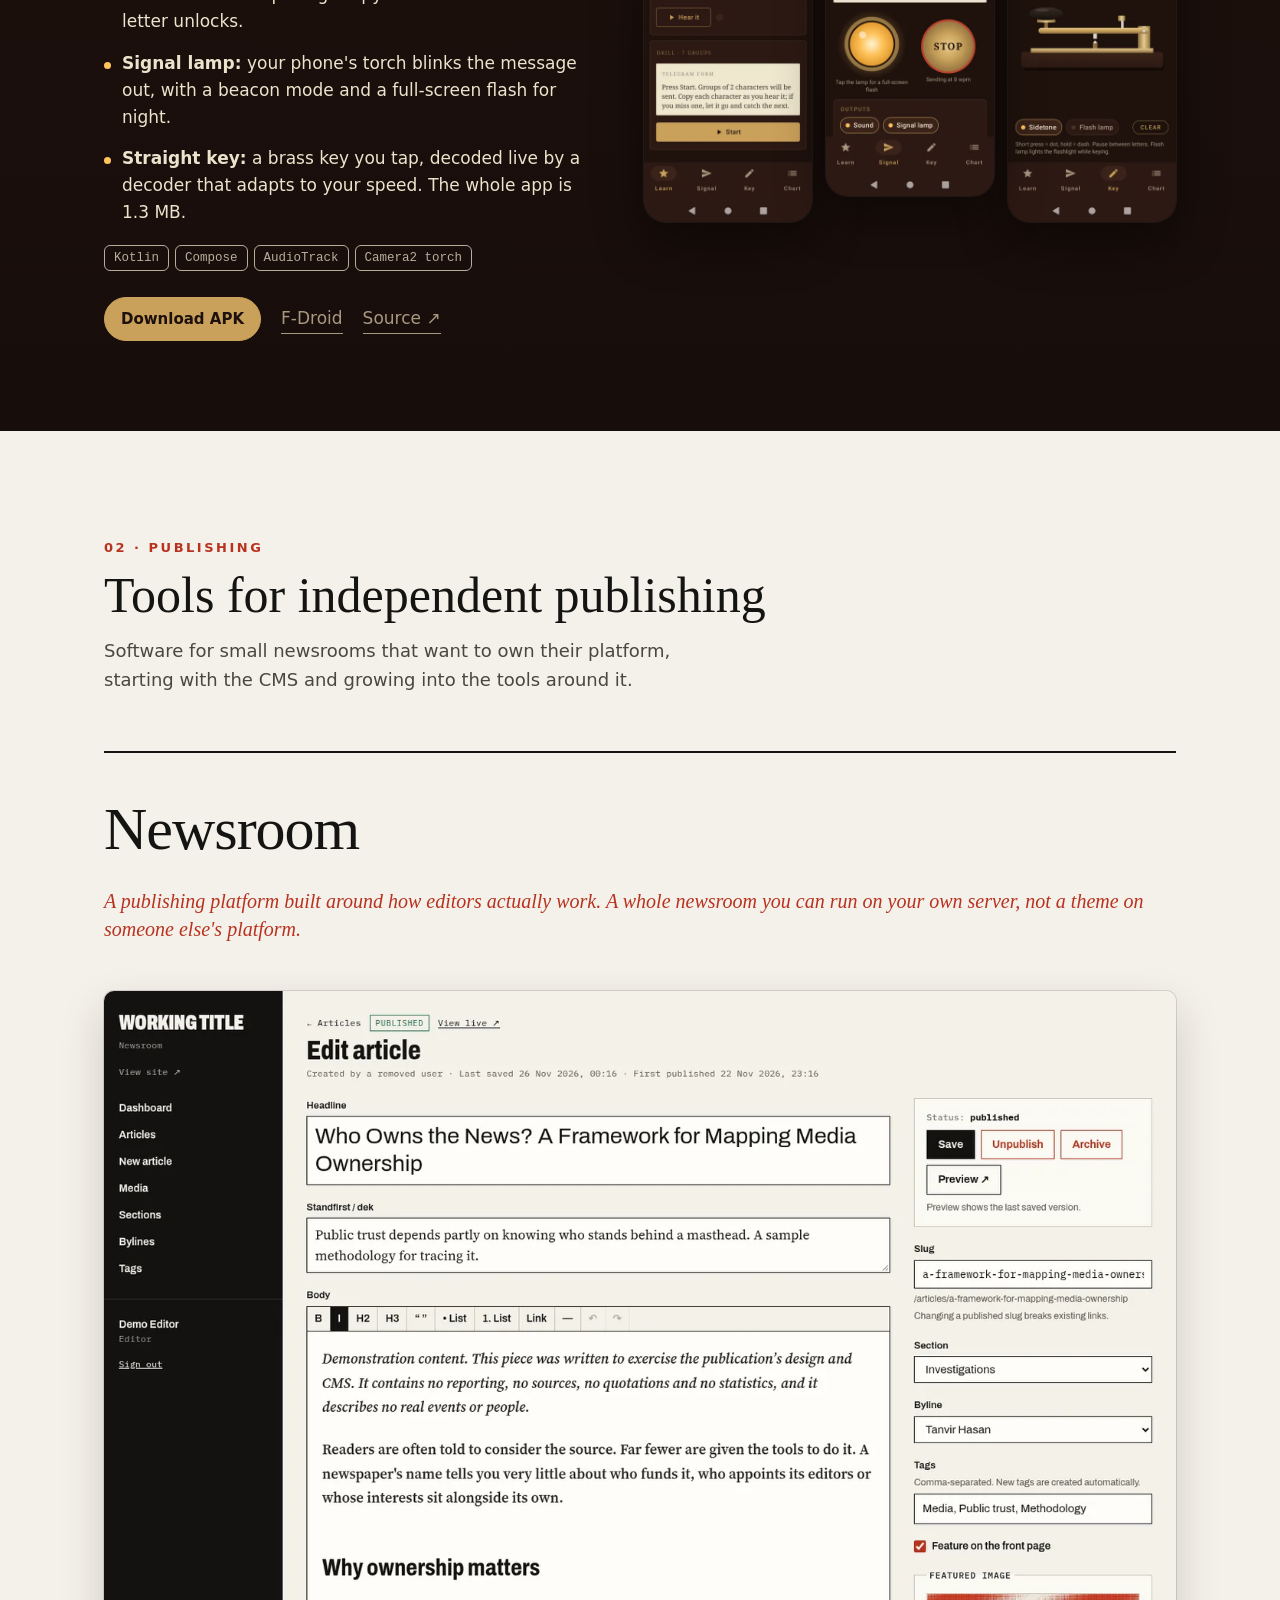
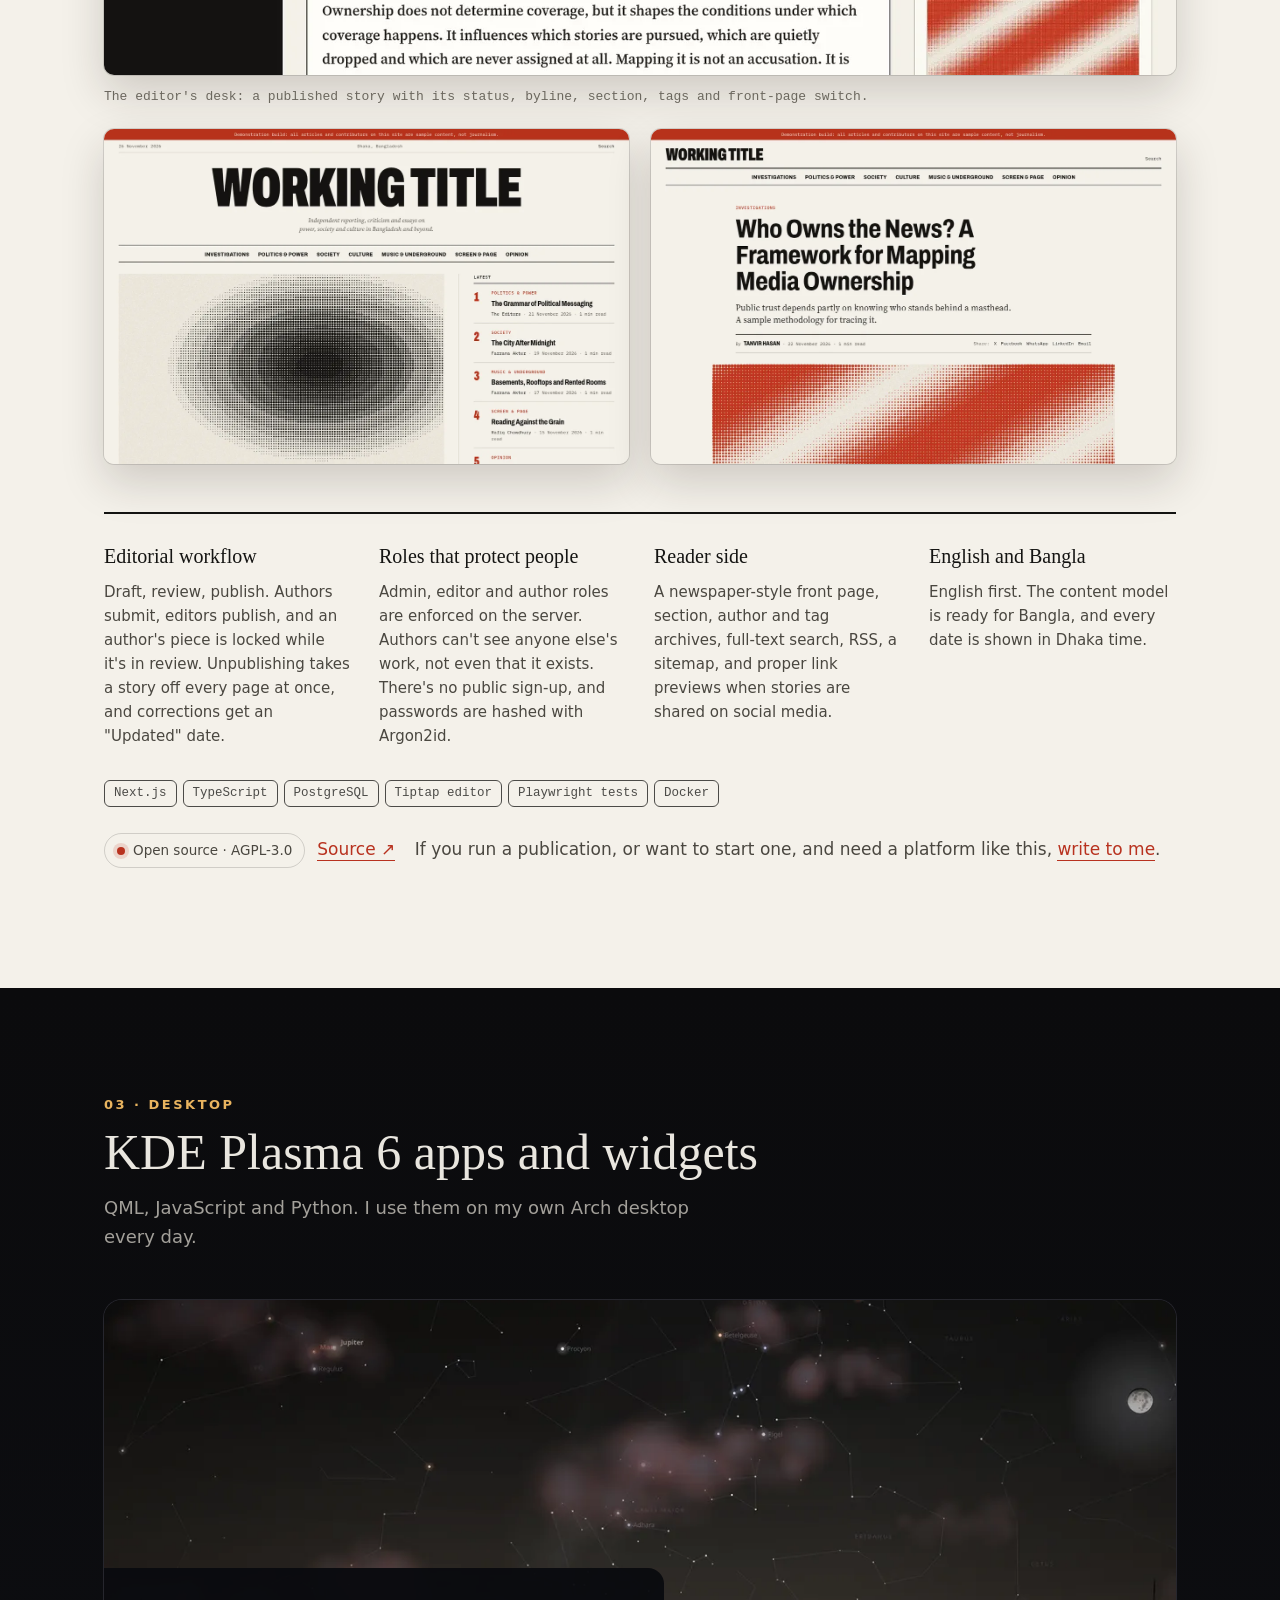
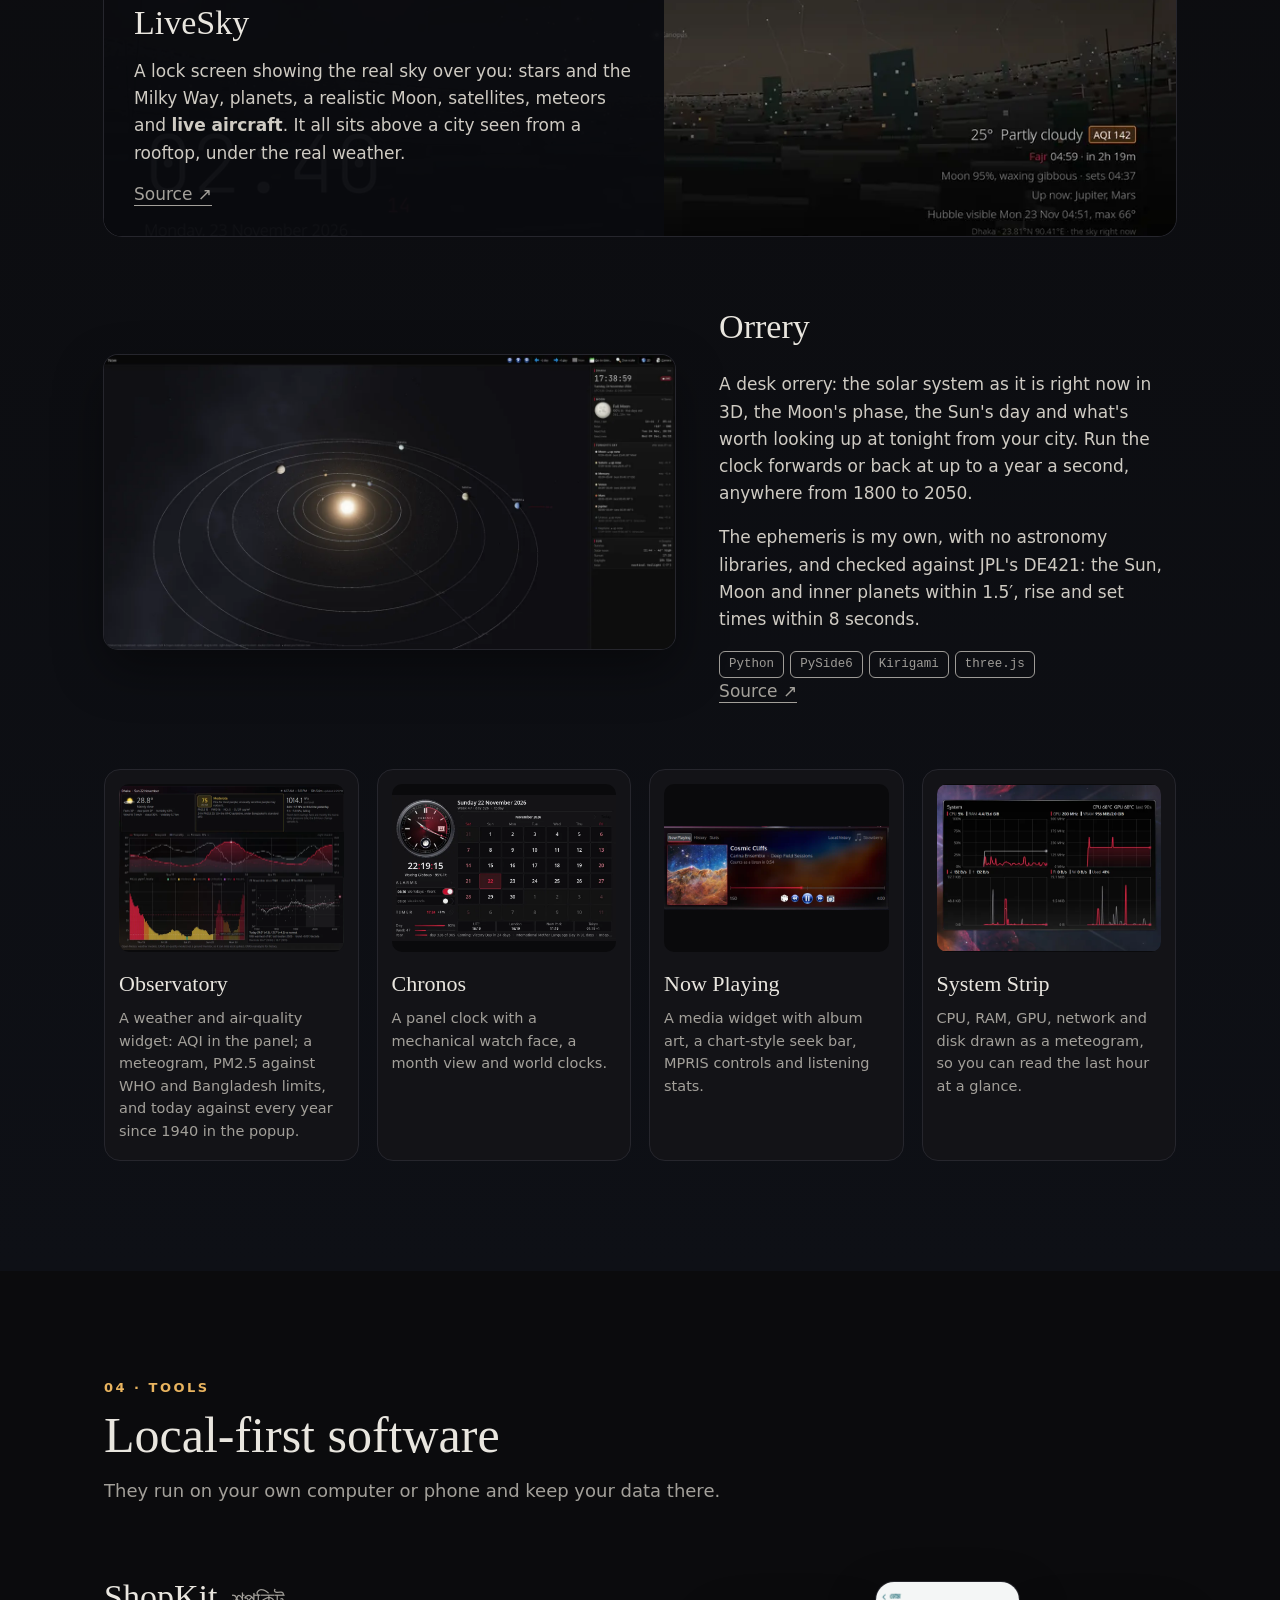
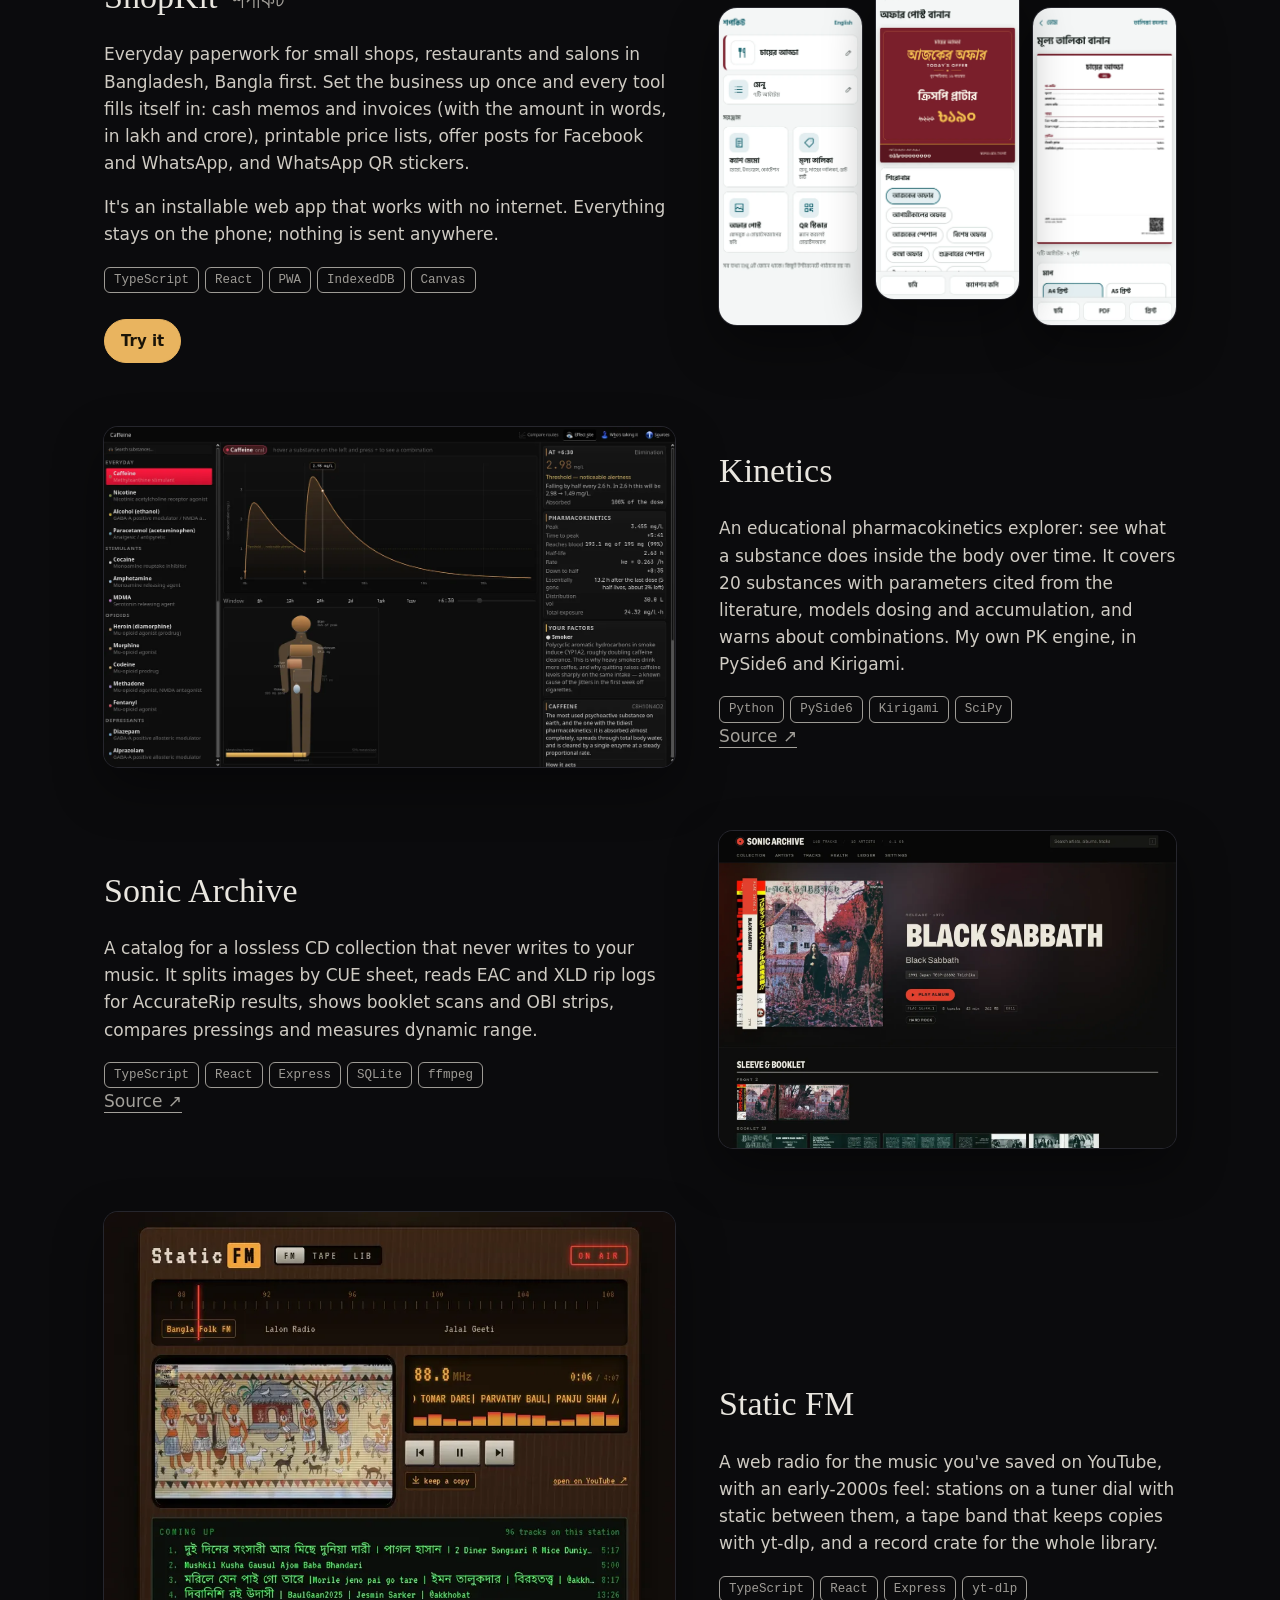
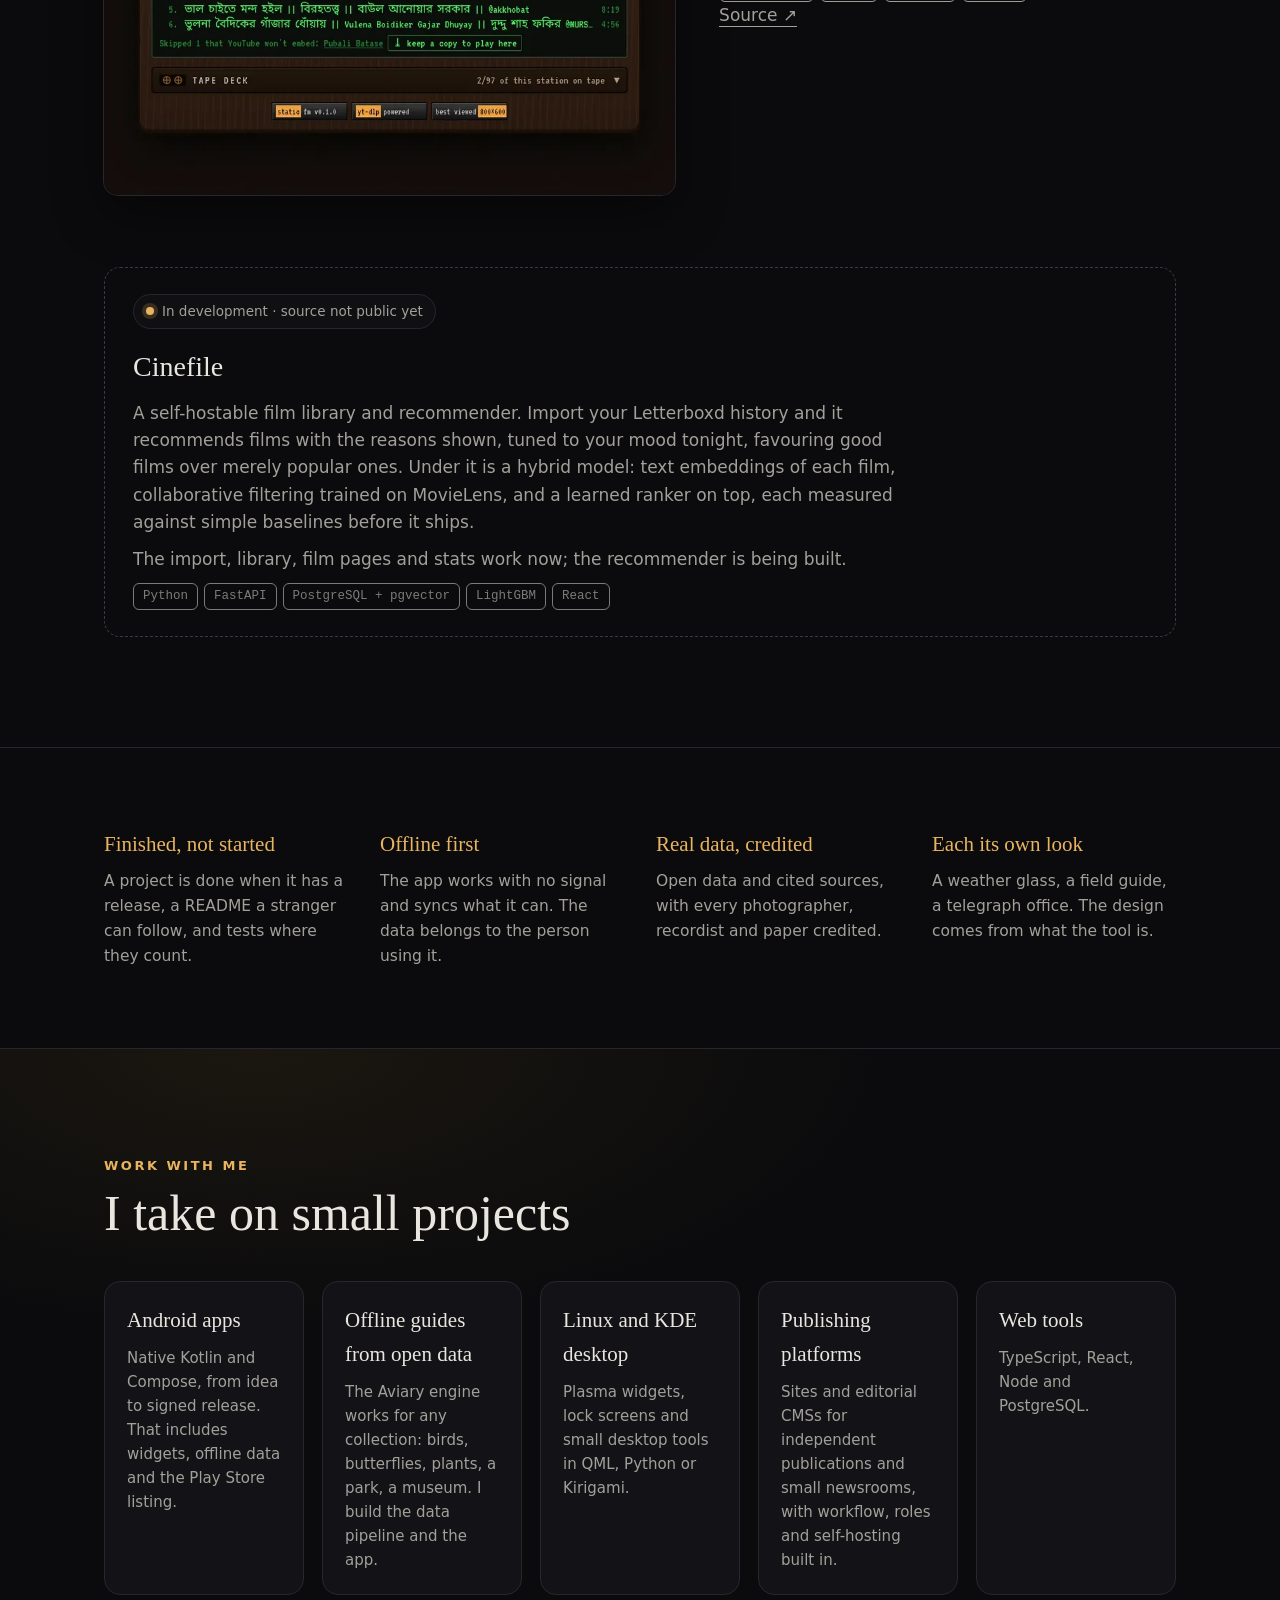
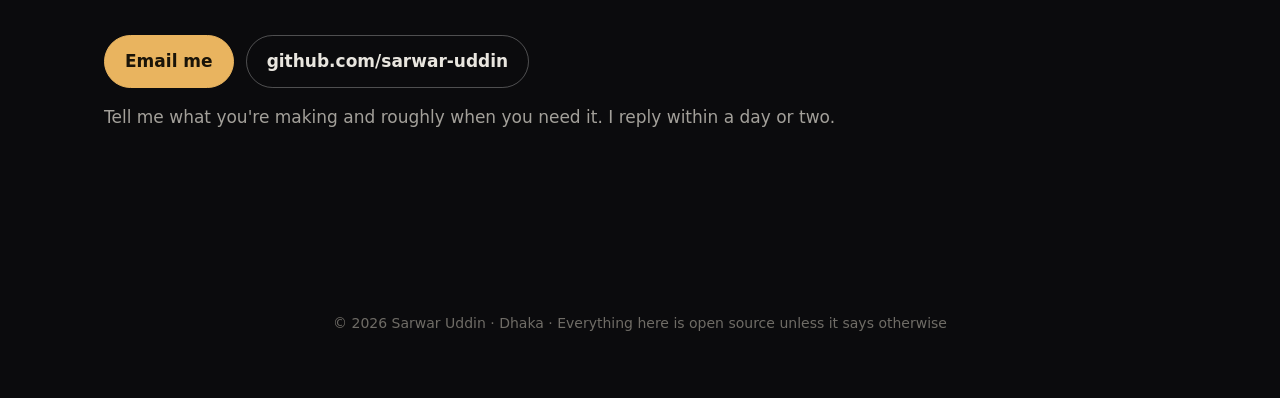
==== commit 54d98f06: "Newsroom is open source: AGPL badge and Source link" ====
--- a/index.html
+++ b/index.html
@@ -158,7 +158,7 @@
     </div>
 
     <p class="chips"><span>Next.js</span><span>TypeScript</span><span>PostgreSQL</span><span>Tiptap editor</span><span>Playwright tests</span><span>Docker</span></p>
-    <p class="nr-note"><span class="status"><span class="dot"></span>In development · source not public yet</span> If you run a publication, or want to start one, and need a platform like this, <a class="textlink" href="#work">write to me</a>.</p>
+    <p class="nr-note"><span class="status"><span class="dot"></span>Open source · AGPL-3.0</span><a class="textlink" href="https://github.com/sarwar-uddin/newsroom">Source ↗</a> If you run a publication, or want to start one, and need a platform like this, <a class="textlink" href="#work">write to me</a>.</p>
   </div>
 </section>
 
--- a/styles.css
+++ b/styles.css
@@ -184,6 +184,7 @@
 .nr-note { margin: 26px 0 0; color: #4a4740; }
 .nr-note .status { margin: 0 12px 10px 0; border-color: rgba(0,0,0,.15); color: #4a4740; background: transparent; }
 .nr-note .status .dot { background: #b8321f; box-shadow: 0 0 0 4px rgba(184,50,31,.15); }
+.nr-note .status + .textlink { margin-right: 14px; }
 .newsroom .textlink { color: #b8321f; }
 
 /* ---------- how ---------- */
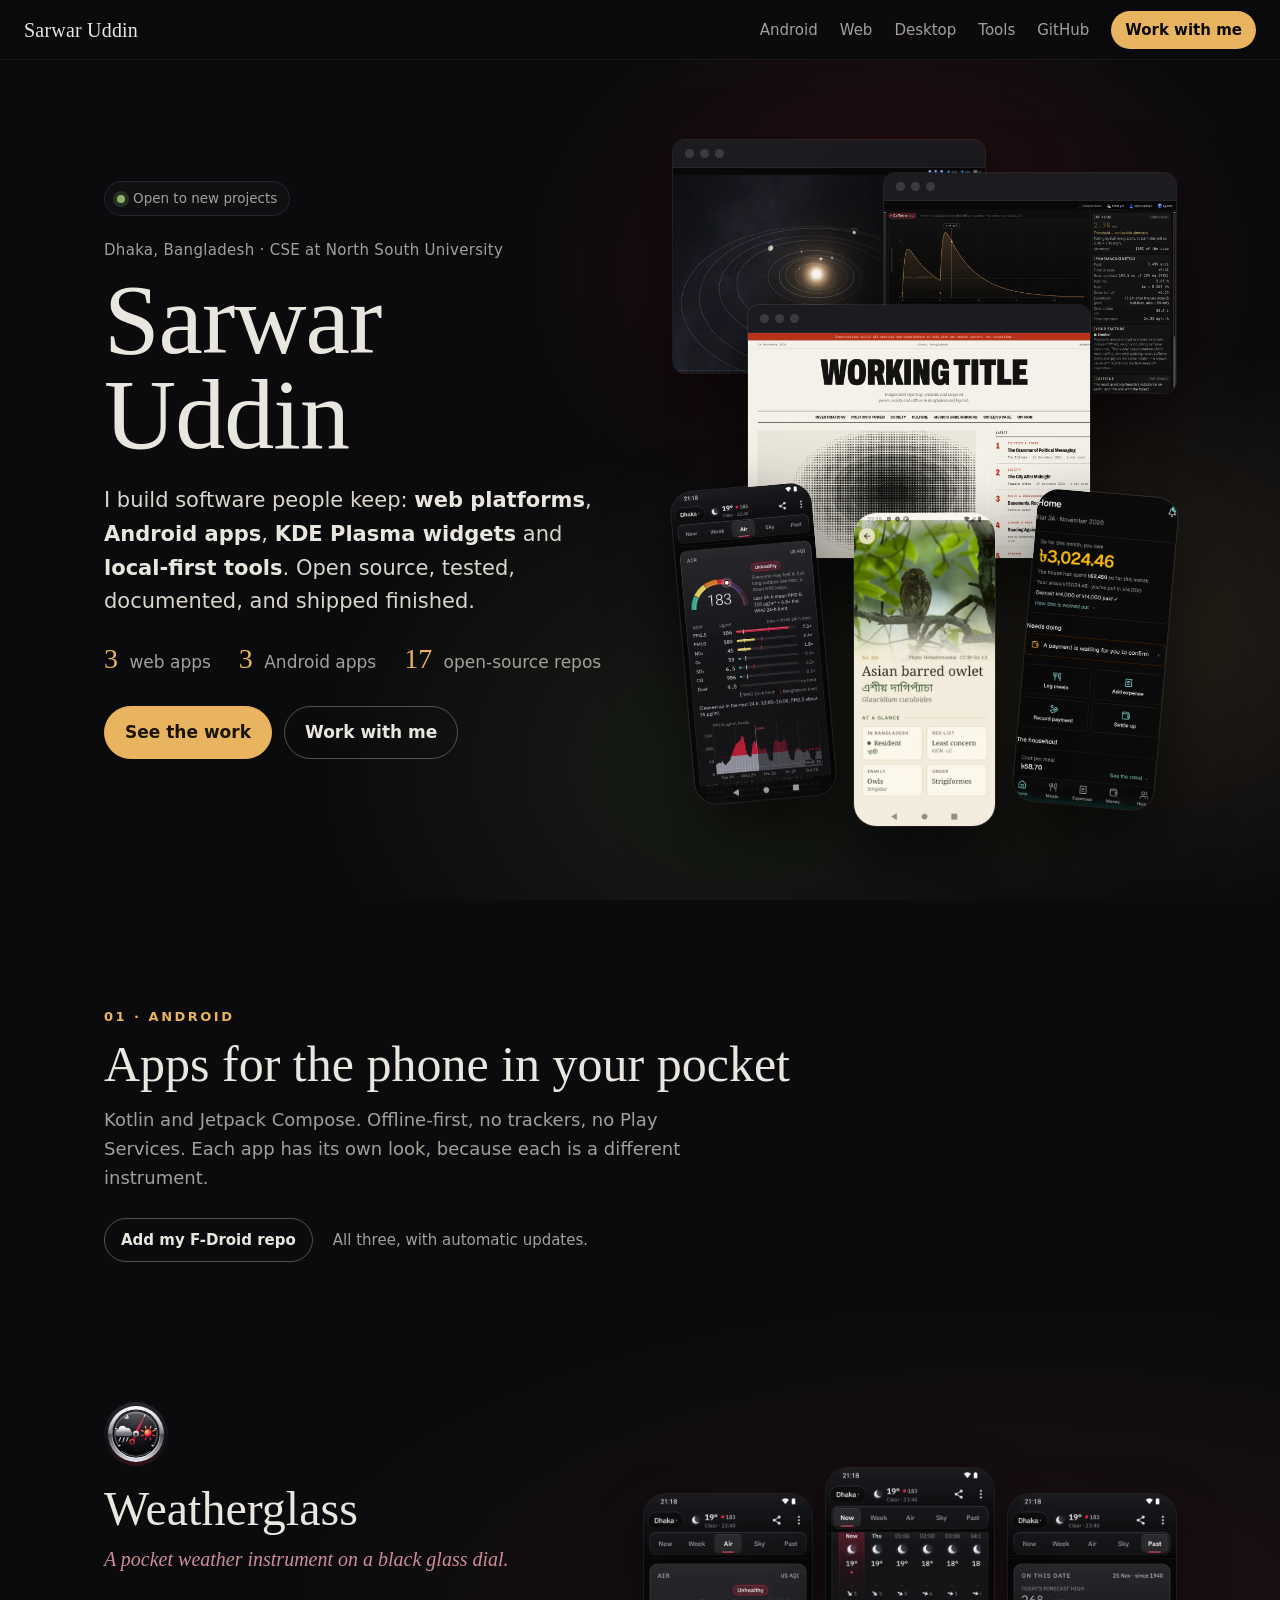
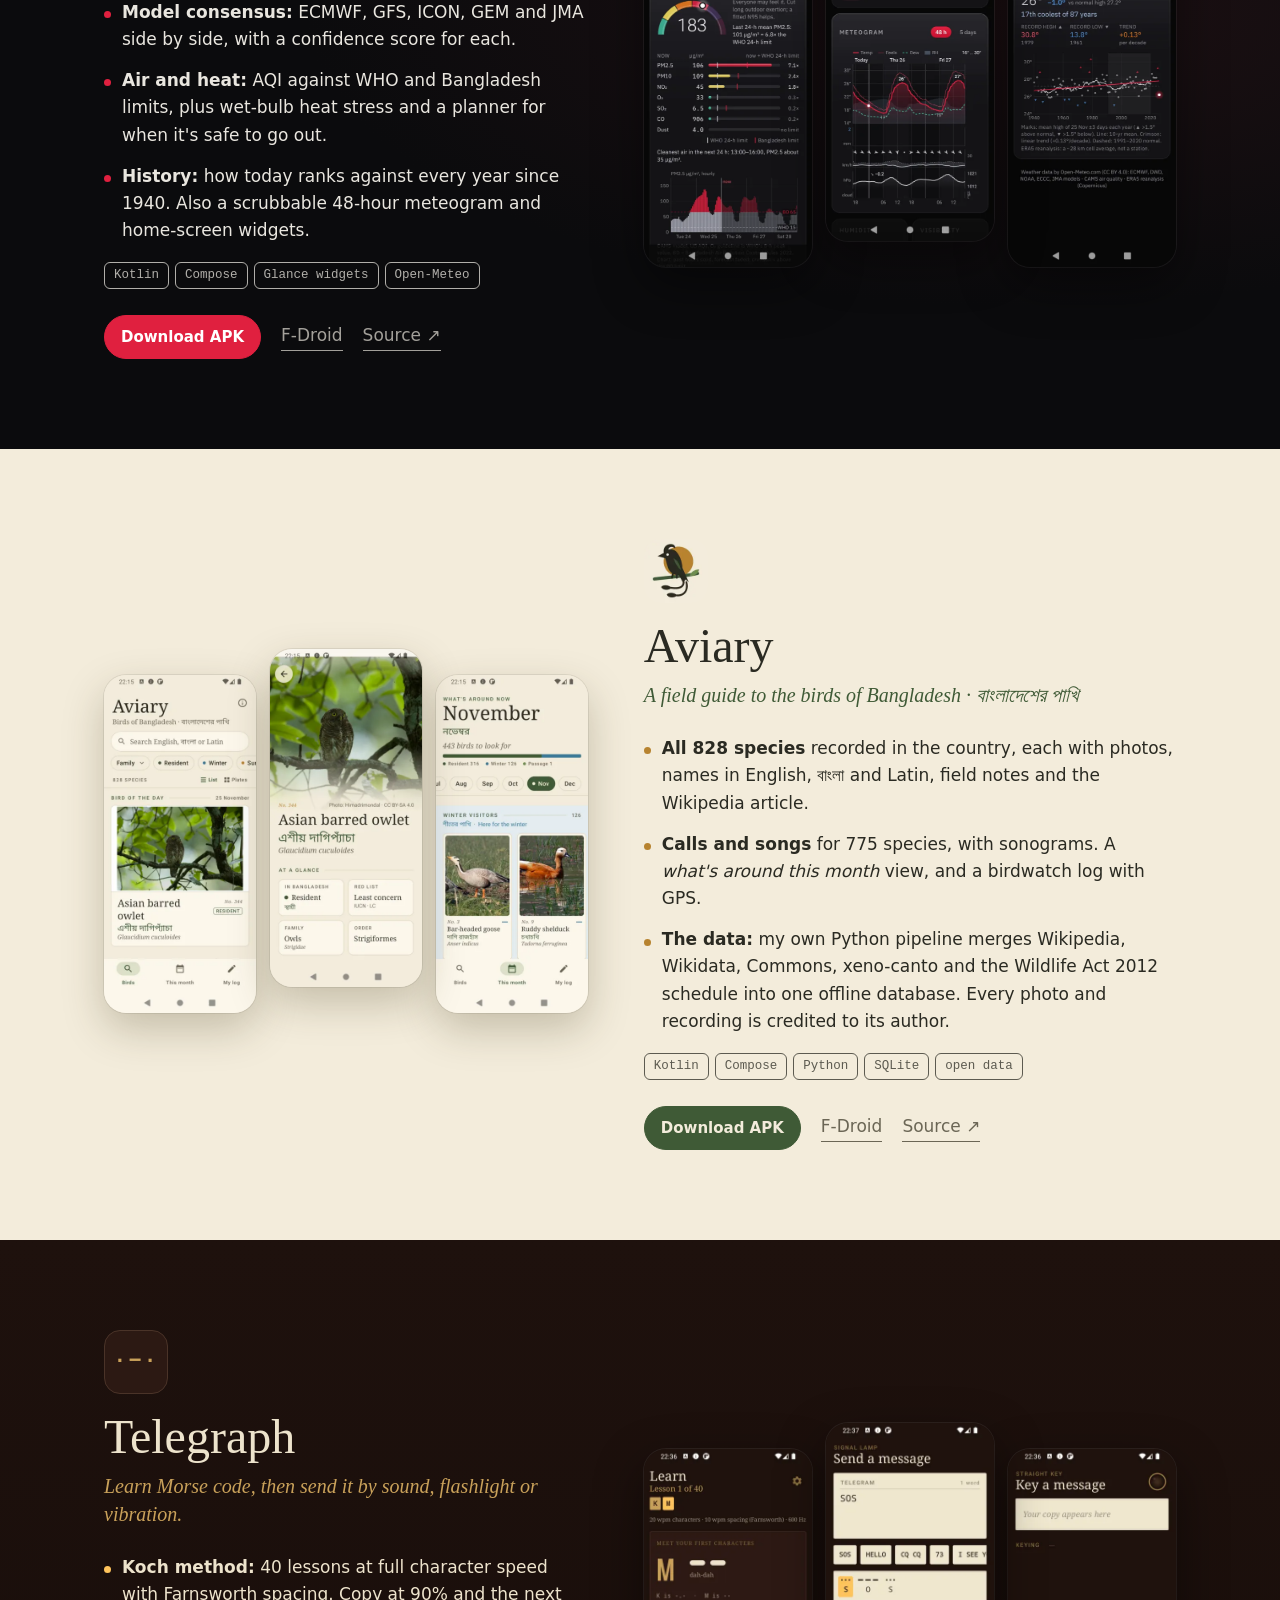
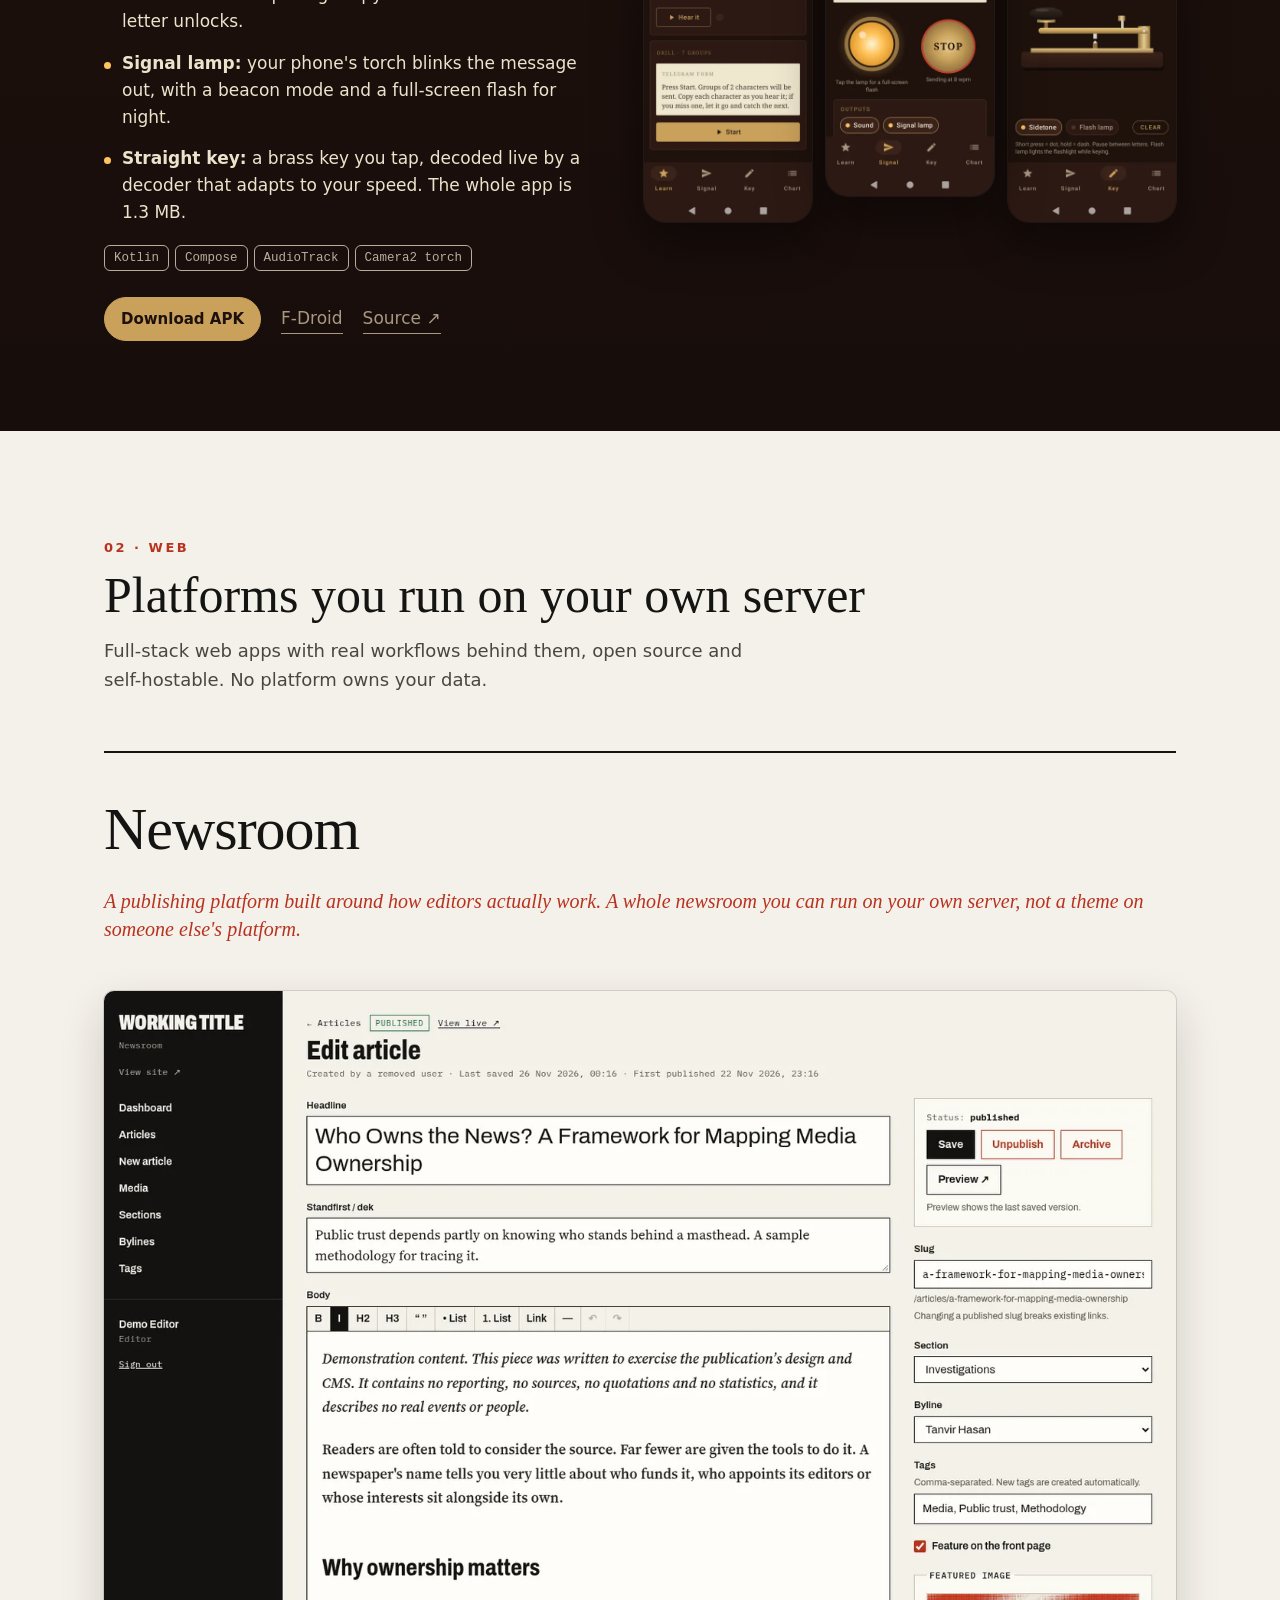
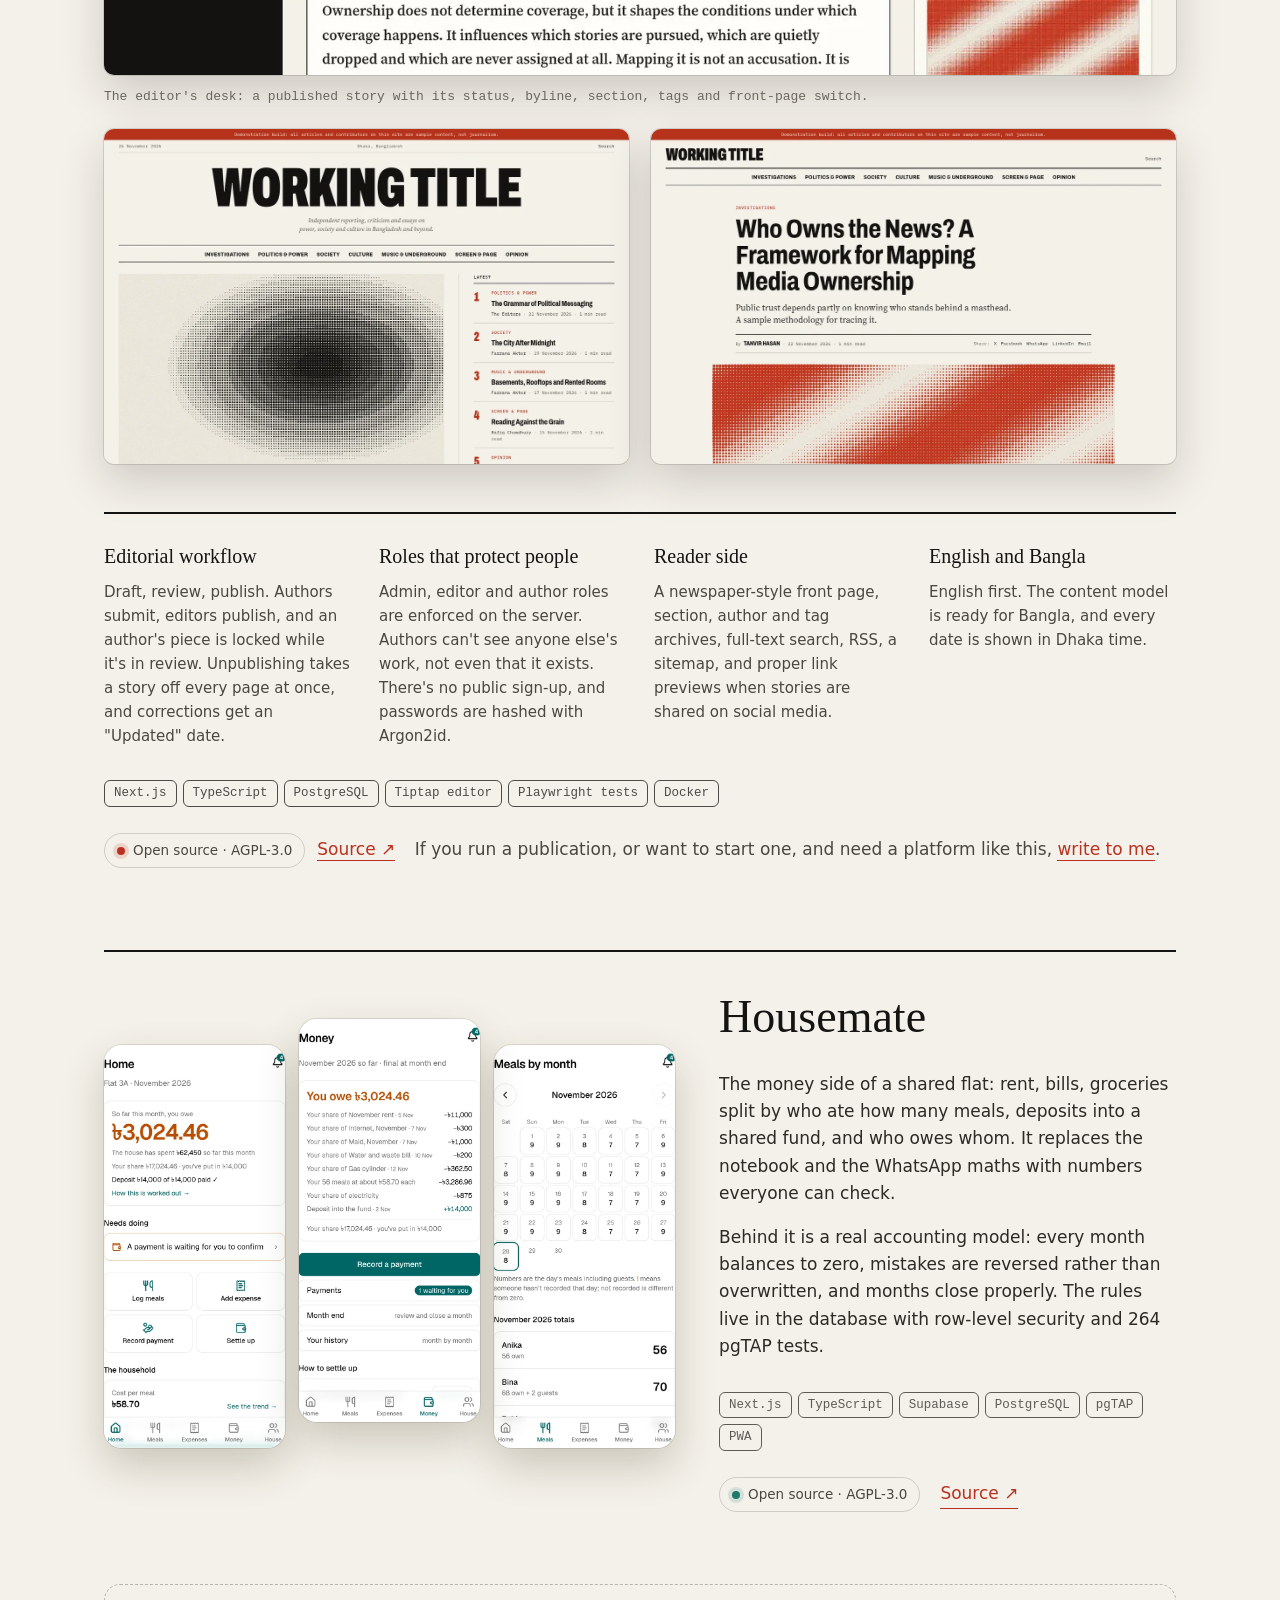
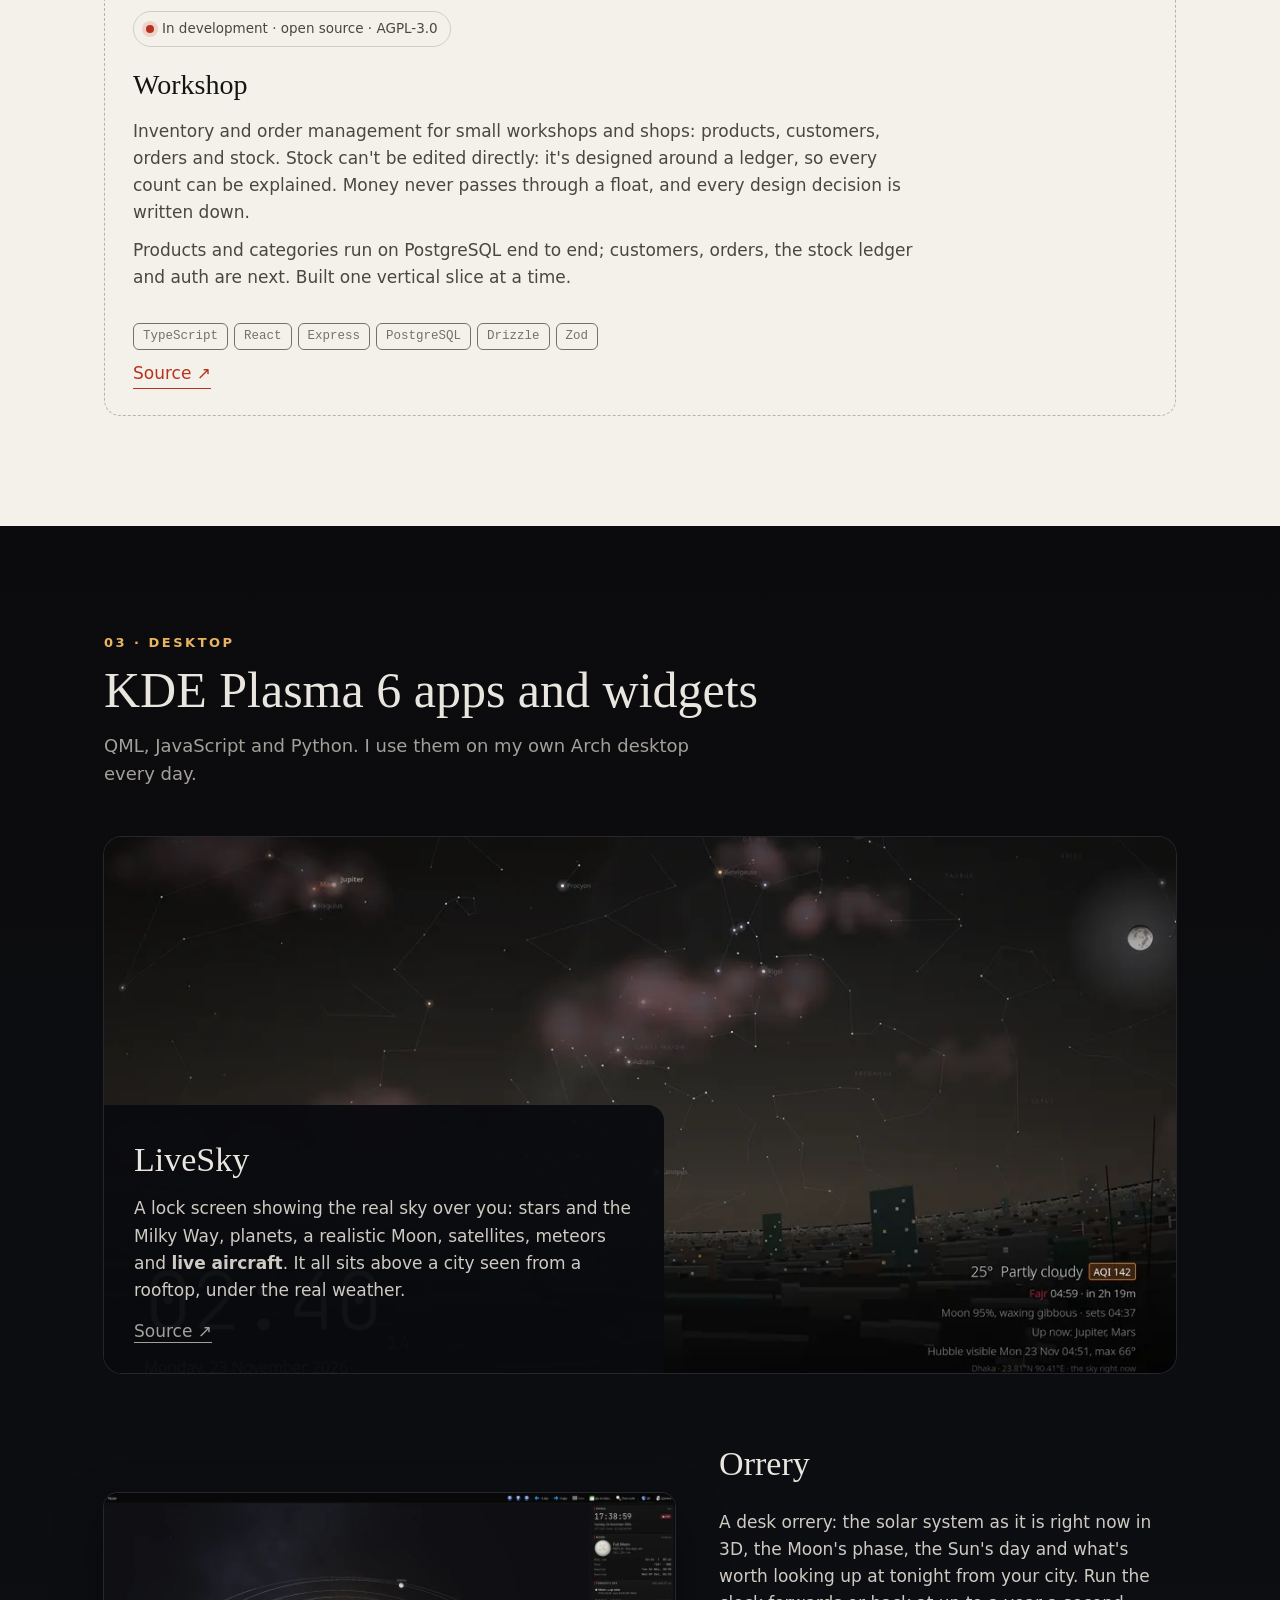
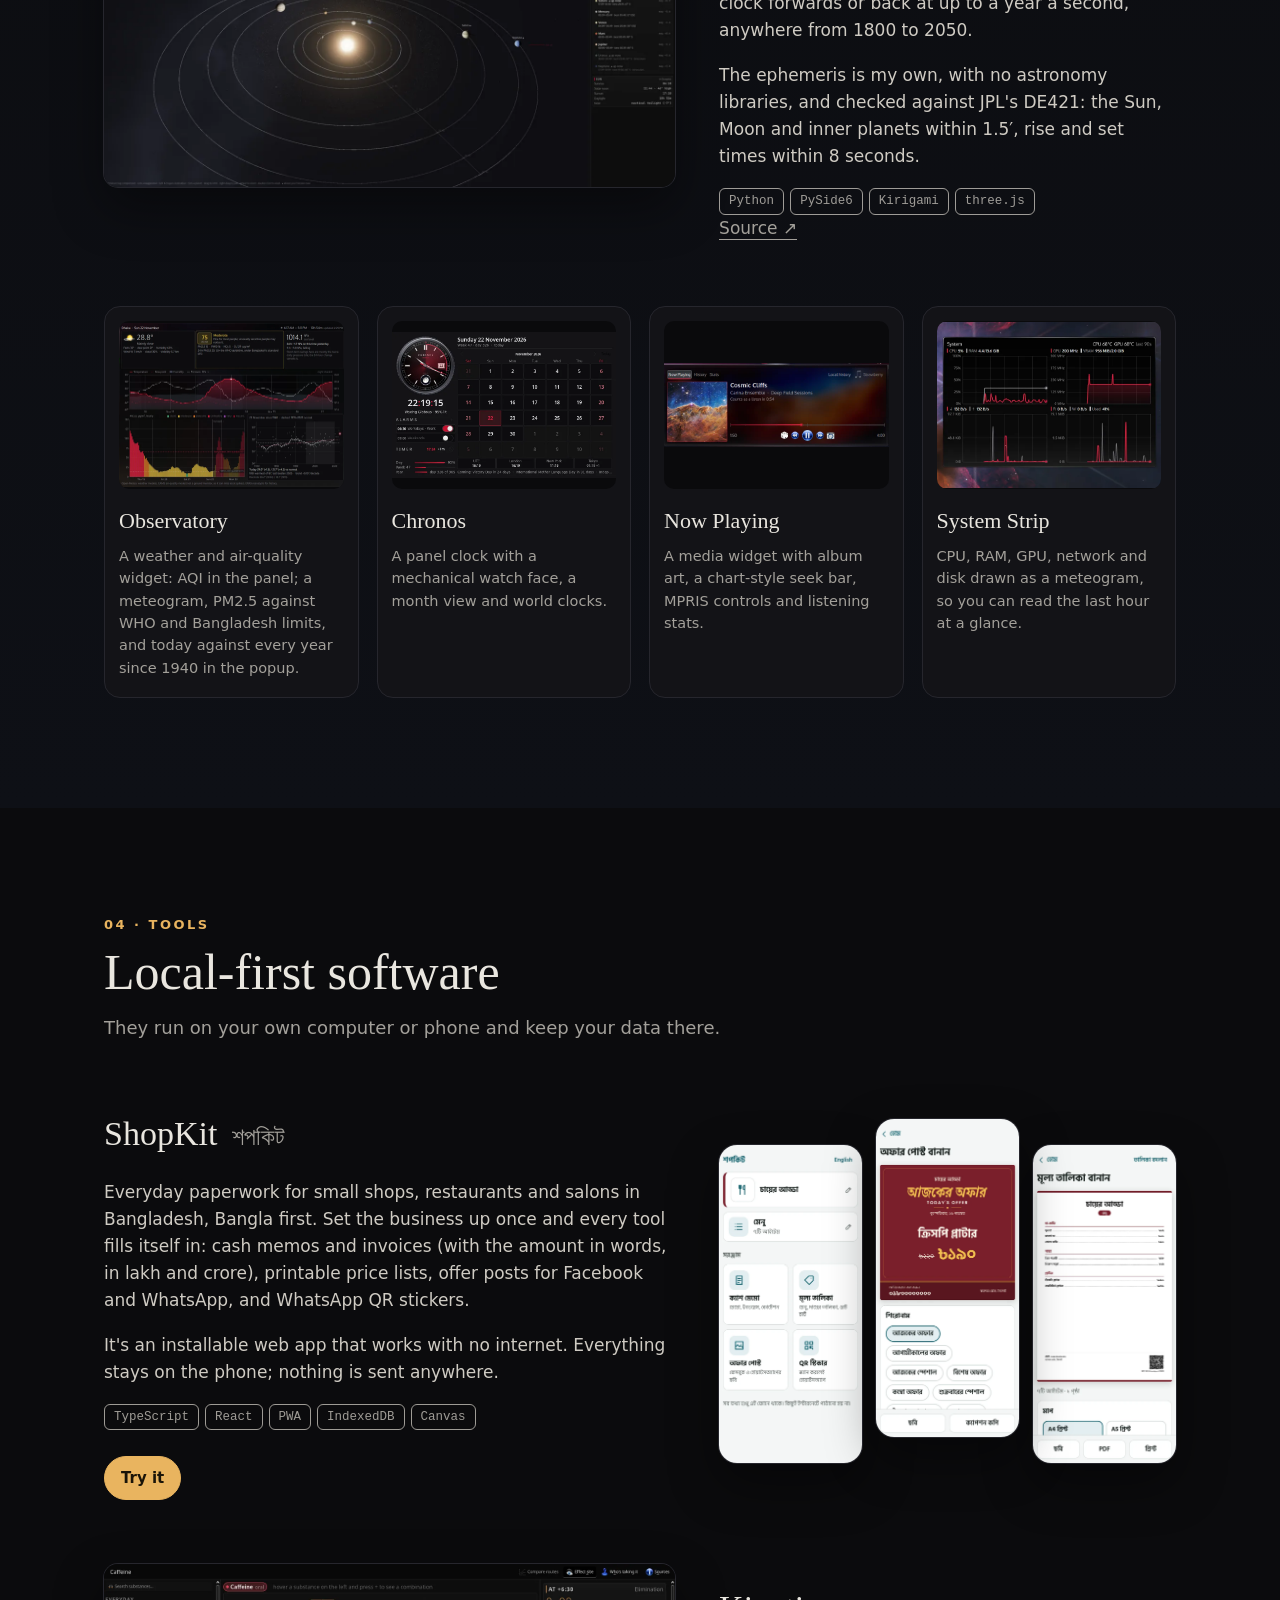
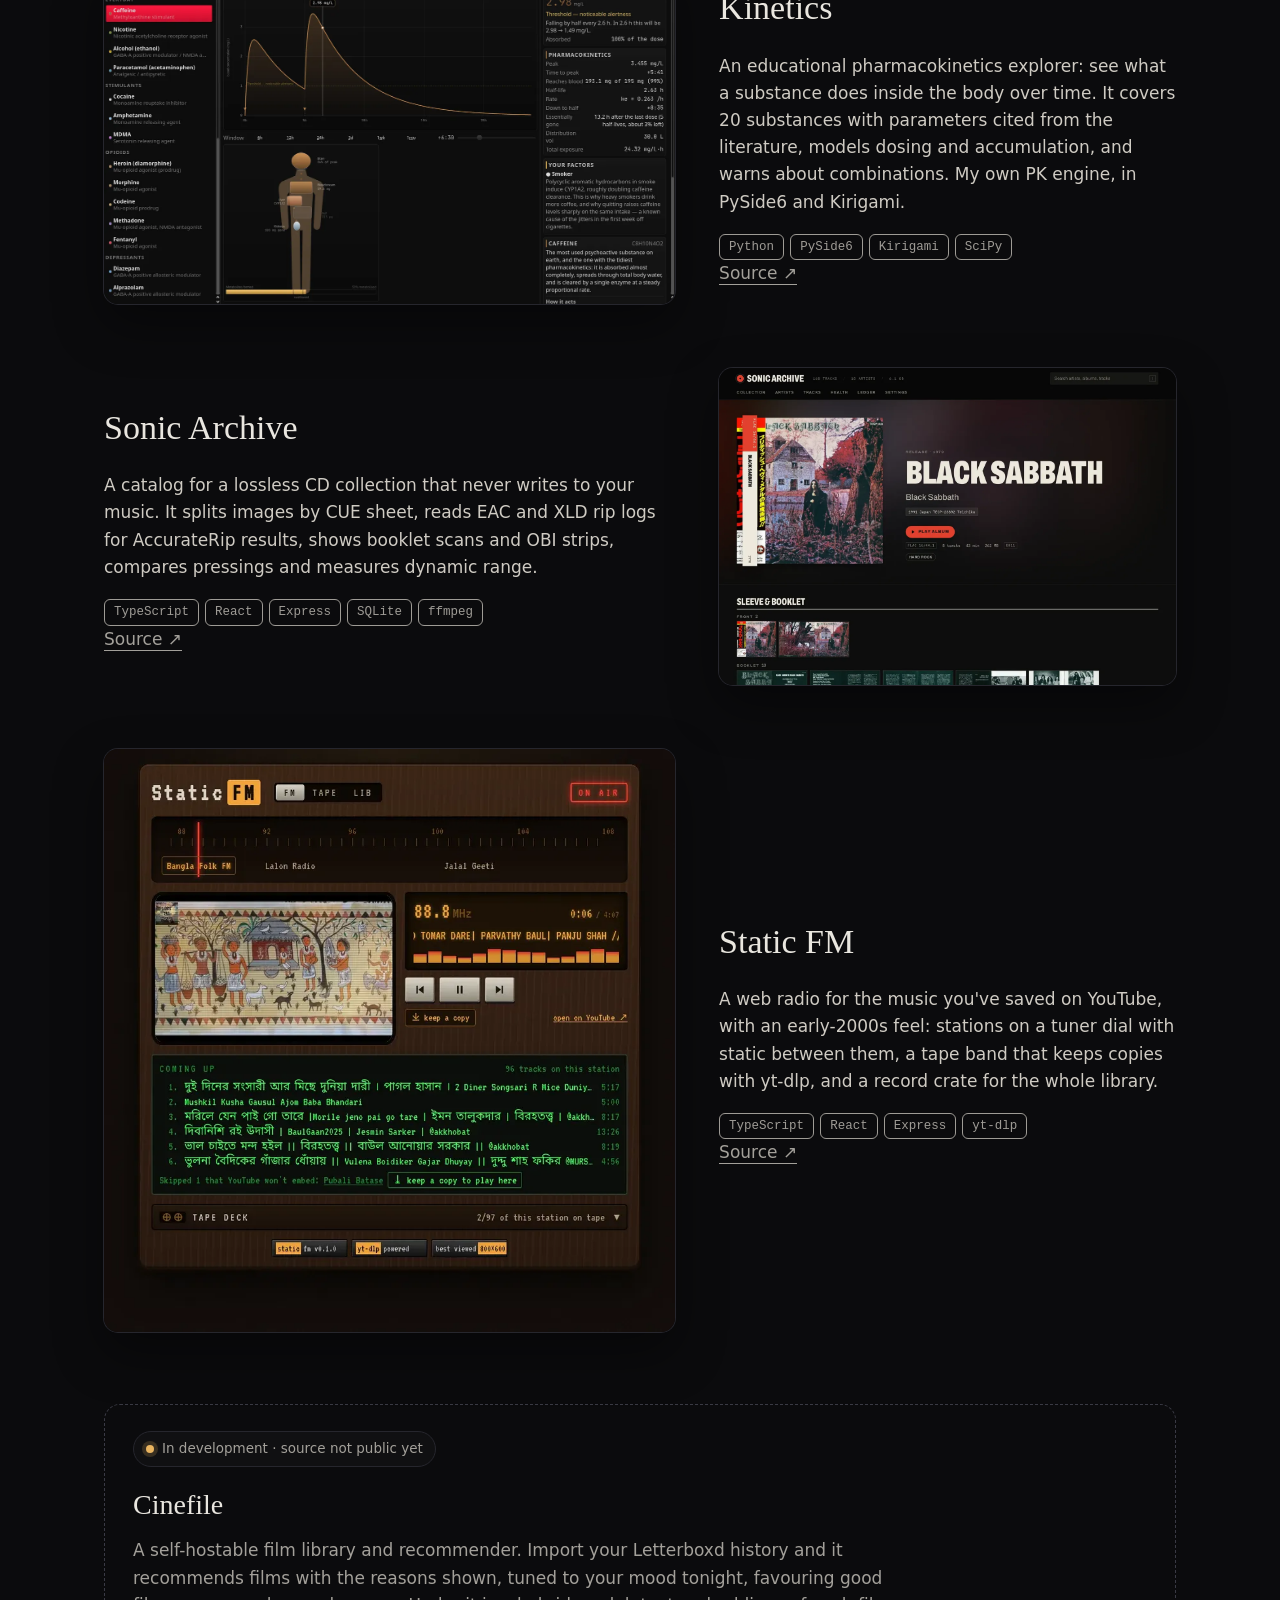
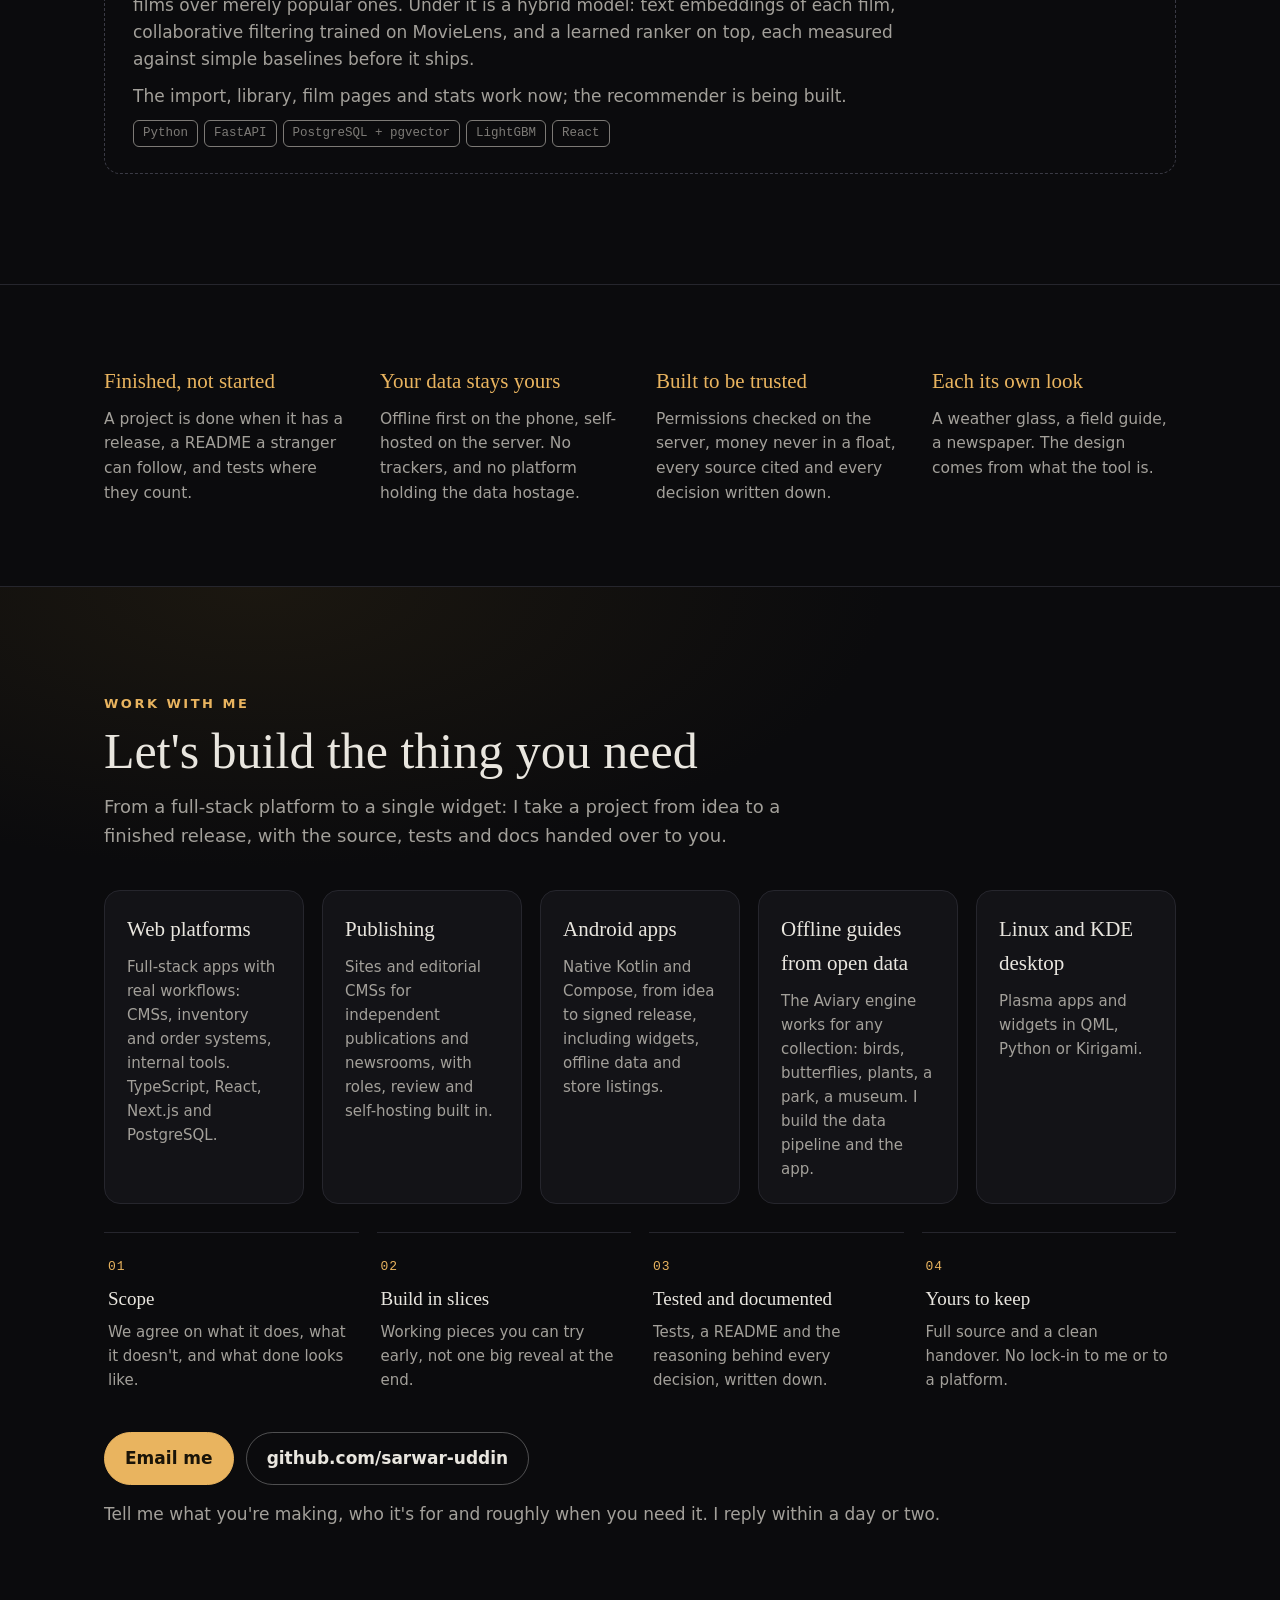
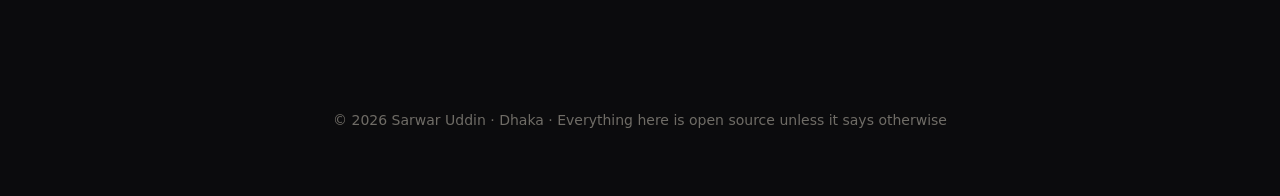
==== commit d8b112ca: "Add Housemate; Web section, new hero, principles and Work with me" ====
--- a/index.html
+++ b/index.html
@@ -3,10 +3,10 @@
 <head>
 <meta charset="utf-8">
 <meta name="viewport" content="width=device-width, initial-scale=1">
-<title>Sarwar Uddin · Android apps, publishing tools, KDE desktop, local-first software</title>
-<meta name="description" content="Sarwar Uddin builds Android apps, publishing tools, KDE Plasma apps and widgets, and local-first software in Dhaka, Bangladesh. Weatherglass, Aviary, Telegraph, Newsroom, Orrery, ShopKit and more.">
+<title>Sarwar Uddin · Android apps, web platforms, KDE desktop, local-first software</title>
+<meta name="description" content="Sarwar Uddin builds Android apps, web platforms, KDE Plasma apps and widgets, and local-first software in Dhaka, Bangladesh. Weatherglass, Aviary, Telegraph, Newsroom, Housemate, Workshop, Orrery, ShopKit and more.">
 <meta property="og:title" content="Sarwar Uddin: things I've built">
-<meta property="og:description" content="Android apps, publishing tools, KDE Plasma apps and widgets, and local-first software. Dhaka, Bangladesh.">
+<meta property="og:description" content="Android apps, web platforms, KDE Plasma apps and widgets, and local-first software. Dhaka, Bangladesh.">
 <meta property="og:image" content="https://sarwaruddin.com/assets/og.jpg">
 <meta name="theme-color" content="#0b0b0d">
 <link rel="icon" href="favicon.svg" type="image/svg+xml">
@@ -18,7 +18,7 @@
   <a class="brand" href="#top">Sarwar Uddin</a>
   <nav>
     <a href="#android">Android</a>
-    <a href="#publishing">Publishing</a>
+    <a href="#web">Web</a>
     <a href="#desktop">Desktop</a>
     <a href="#tools">Tools</a>
     <a href="https://github.com/sarwar-uddin">GitHub</a>
@@ -33,24 +33,27 @@
   <div class="hero-glow" aria-hidden="true"></div>
   <div class="wrap hero-grid">
     <div class="hero-text">
-      <p class="status"><span class="dot"></span>Taking on small projects</p>
+      <p class="status"><span class="dot"></span>Open to new projects</p>
       <p class="kicker">Dhaka, Bangladesh · CSE at North South University</p>
       <h1>Sarwar Uddin</h1>
-      <p class="lede">I build software people keep: <b>Android apps</b>, <b>publishing tools</b>, <b>KDE Plasma widgets</b> and <b>local-first tools</b>. Every project ships finished, with docs and a release you can install.</p>
+      <p class="lede">I build software people keep: <b>web platforms</b>, <b>Android apps</b>, <b>KDE Plasma widgets</b> and <b>local-first tools</b>. Open source, tested, documented, and shipped finished.</p>
       <ul class="stats">
+        <li><b>3</b> web apps</li>
         <li><b>3</b> Android apps</li>
-        <li><b>5</b> Plasma widgets</li>
-        <li><b>12</b> open-source projects</li>
+        <li><b>17</b> open-source repos</li>
       </ul>
       <div class="cta">
         <a class="btn" href="#android">See the work</a>
         <a class="btn ghost" href="#work">Work with me</a>
       </div>
     </div>
-    <div class="hero-phones" aria-label="Kinetics on the desktop, Weatherglass and Aviary on Android">
-      <a href="#kinetics" class="hw"><span class="hw-bar"><i></i><i></i><i></i></span><img src="assets/kinetics-hero.webp" alt="Kinetics: caffeine in the blood over a day, two coffees"></a>
+    <div class="hero-phones" aria-label="Orrery, Kinetics and Newsroom on the desktop; Weatherglass, Aviary and Housemate on phones">
+      <a href="#orrery" class="hw hw-back"><span class="hw-bar"><i></i><i></i><i></i></span><img src="assets/orrery.webp" alt="Orrery: the solar system in 3D with tonight's sky"></a>
+      <a href="#kinetics" class="hw hw-mid"><span class="hw-bar"><i></i><i></i><i></i></span><img src="assets/kinetics-hero.webp" alt="Kinetics: caffeine in the blood over a day, two coffees"></a>
+      <a href="#web" class="hw hw-front"><span class="hw-bar"><i></i><i></i><i></i></span><img src="assets/nr-front.webp" alt="Newsroom: a newspaper-style front page with masthead, sections and a numbered Latest column"></a>
       <a href="#weatherglass" class="hp hp-1"><img src="assets/wg-01.webp" alt="Weatherglass"></a>
       <a href="#aviary" class="hp hp-2"><img src="assets/av-bird.webp" alt="Aviary"></a>
+      <a href="#housemate" class="hp hp-3"><img src="assets/hm-home-dark.webp" alt="Housemate"></a>
     </div>
   </div>
 </section>
@@ -131,12 +134,12 @@
   </div>
 </article>
 
-<!-- ============================================================ publishing -->
-<section id="publishing" class="band newsroom">
-  <div class="wrap">
-    <p class="eyebrow">02 · Publishing</p>
-    <h2>Tools for independent publishing</h2>
-    <p class="sub">Software for small newsrooms that want to own their platform, starting with the CMS and growing into the tools around it.</p>
+<!-- ============================================================ web -->
+<section id="web" class="band newsroom">
+  <div class="wrap">
+    <p class="eyebrow">02 · Web</p>
+    <h2>Platforms you run on your own server</h2>
+    <p class="sub">Full-stack web apps with real workflows behind them, open source and self-hostable. No platform owns your data.</p>
 
     <h3 class="nr-title">Newsroom</h3>
     <p class="tagline">A publishing platform built around how editors actually work. A whole newsroom you can run on your own server, not a theme on someone else's platform.</p>
@@ -159,6 +162,30 @@
 
     <p class="chips"><span>Next.js</span><span>TypeScript</span><span>PostgreSQL</span><span>Tiptap editor</span><span>Playwright tests</span><span>Docker</span></p>
     <p class="nr-note"><span class="status"><span class="dot"></span>Open source · AGPL-3.0</span><a class="textlink" href="https://github.com/sarwar-uddin/newsroom">Source ↗</a> If you run a publication, or want to start one, and need a platform like this, <a class="textlink" href="#work">write to me</a>.</p>
+
+    <div class="tool hm-tool" id="housemate">
+      <div class="phones">
+        <img src="assets/hm-home.webp" alt="Housemate home: what you owe so far this month, deposit paid, and a payment waiting to be confirmed" loading="lazy">
+        <img src="assets/hm-money.webp" alt="Housemate money: every line of your share, from rent to meals at the month's cost per meal" loading="lazy">
+        <img src="assets/hm-month.webp" alt="Housemate meals by month: a calendar of the household's daily meal counts" loading="lazy">
+      </div>
+      <div>
+        <h3>Housemate</h3>
+        <p>The money side of a shared flat: rent, bills, groceries split by who ate how many meals, deposits into a shared fund, and who owes whom. It replaces the notebook and the WhatsApp maths with numbers everyone can check.</p>
+        <p>Behind it is a real accounting model: every month balances to zero, mistakes are reversed rather than overwritten, and months close properly. The rules live in the database with row-level security and 264 pgTAP tests.</p>
+        <p class="chips"><span>Next.js</span><span>TypeScript</span><span>Supabase</span><span>PostgreSQL</span><span>pgTAP</span><span>PWA</span></p>
+        <p class="links"><span class="status"><span class="dot"></span>Open source · AGPL-3.0</span><a class="textlink" href="https://github.com/sarwar-uddin/housemate">Source ↗</a></p>
+      </div>
+    </div>
+
+    <div class="bench nr-bench" id="workshop">
+      <p class="status"><span class="dot"></span>In development · open source · AGPL-3.0</p>
+      <h4>Workshop</h4>
+      <p>Inventory and order management for small workshops and shops: products, customers, orders and stock. Stock can't be edited directly: it's designed around a ledger, so every count can be explained. Money never passes through a float, and every design decision is written down.</p>
+      <p>Products and categories run on PostgreSQL end to end; customers, orders, the stock ledger and auth are next. Built one vertical slice at a time.</p>
+      <p class="chips"><span>TypeScript</span><span>React</span><span>Express</span><span>PostgreSQL</span><span>Drizzle</span><span>Zod</span></p>
+      <p class="links"><a class="textlink" href="https://github.com/sarwar-uddin/workshop">Source ↗</a></p>
+    </div>
   </div>
 </section>
 
@@ -277,9 +304,9 @@
 <section class="band how">
   <div class="wrap how-grid">
     <div><h4>Finished, not started</h4><p>A project is done when it has a release, a README a stranger can follow, and tests where they count.</p></div>
-    <div><h4>Offline first</h4><p>The app works with no signal and syncs what it can. The data belongs to the person using it.</p></div>
-    <div><h4>Real data, credited</h4><p>Open data and cited sources, with every photographer, recordist and paper credited.</p></div>
-    <div><h4>Each its own look</h4><p>A weather glass, a field guide, a telegraph office. The design comes from what the tool is.</p></div>
+    <div><h4>Your data stays yours</h4><p>Offline first on the phone, self-hosted on the server. No trackers, and no platform holding the data hostage.</p></div>
+    <div><h4>Built to be trusted</h4><p>Permissions checked on the server, money never in a float, every source cited and every decision written down.</p></div>
+    <div><h4>Each its own look</h4><p>A weather glass, a field guide, a newspaper. The design comes from what the tool is.</p></div>
   </div>
 </section>
 
@@ -287,19 +314,26 @@
 <section id="work" class="band work">
   <div class="wrap">
     <p class="eyebrow">Work with me</p>
-    <h2>I take on small projects</h2>
+    <h2>Let's build the thing you need</h2>
+    <p class="sub">From a full-stack platform to a single widget: I take a project from idea to a finished release, with the source, tests and docs handed over to you.</p>
     <div class="services">
-      <div><h4>Android apps</h4><p>Native Kotlin and Compose, from idea to signed release. That includes widgets, offline data and the Play Store listing.</p></div>
+      <div><h4>Web platforms</h4><p>Full-stack apps with real workflows: CMSs, inventory and order systems, internal tools. TypeScript, React, Next.js and PostgreSQL.</p></div>
+      <div><h4>Publishing</h4><p>Sites and editorial CMSs for independent publications and newsrooms, with roles, review and self-hosting built in.</p></div>
+      <div><h4>Android apps</h4><p>Native Kotlin and Compose, from idea to signed release, including widgets, offline data and store listings.</p></div>
       <div><h4>Offline guides from open data</h4><p>The Aviary engine works for any collection: birds, butterflies, plants, a park, a museum. I build the data pipeline and the app.</p></div>
-      <div><h4>Linux and KDE desktop</h4><p>Plasma widgets, lock screens and small desktop tools in QML, Python or Kirigami.</p></div>
-      <div><h4>Publishing platforms</h4><p>Sites and editorial CMSs for independent publications and small newsrooms, with workflow, roles and self-hosting built in.</p></div>
-      <div><h4>Web tools</h4><p>TypeScript, React, Node and PostgreSQL.</p></div>
+      <div><h4>Linux and KDE desktop</h4><p>Plasma apps and widgets in QML, Python or Kirigami.</p></div>
+    </div>
+    <div class="process">
+      <div><span>01</span><h4>Scope</h4><p>We agree on what it does, what it doesn't, and what done looks like.</p></div>
+      <div><span>02</span><h4>Build in slices</h4><p>Working pieces you can try early, not one big reveal at the end.</p></div>
+      <div><span>03</span><h4>Tested and documented</h4><p>Tests, a README and the reasoning behind every decision, written down.</p></div>
+      <div><span>04</span><h4>Yours to keep</h4><p>Full source and a clean handover. No lock-in to me or to a platform.</p></div>
     </div>
     <div class="contact">
       <a class="btn" id="mail" href="#work" data-u="avqqhenjenf" data-d="zbp.yvnzabgbec">Email me</a>
       <a class="btn ghost" href="https://github.com/sarwar-uddin">github.com/sarwar-uddin</a>
     </div>
-    <p class="note">Tell me what you're making and roughly when you need it. I reply within a day or two.</p>
+    <p class="note">Tell me what you're making, who it's for and roughly when you need it. I reply within a day or two.</p>
   </div>
 </section>
 
--- a/styles.css
+++ b/styles.css
@@ -68,21 +68,27 @@
 .stats { list-style: none; display: flex; flex-wrap: wrap; gap: 10px 28px; padding: 0; margin: 26px 0 0; color: var(--soft); }
 .stats b { font: 28px/1 var(--serif); color: var(--accent); margin-right: 6px; }
 .cta { display: flex; gap: 12px; margin-top: 30px; flex-wrap: wrap; }
-.hero-phones { position: relative; height: min(600px, 70svh); }
+.hero-phones { position: relative; height: min(660px, 76svh); }
 .hw { position: absolute; right: 0; top: 6%; width: 92%; border-radius: 12px; overflow: hidden; background: #111;
   box-shadow: 0 30px 70px rgba(0,0,0,.55), 0 0 0 1px rgba(255,255,255,.1); transition: transform .35s ease; }
 .hw-bar { display: flex; gap: 6px; padding: 9px 12px; background: #1b1b20; border-bottom: 1px solid #26262d; }
 .hw-bar i { width: 9px; height: 9px; border-radius: 50%; background: #3a3a42; }
 .hw img { width: 100%; aspect-ratio: 1350 / 888; object-fit: cover; object-position: top left; }
 .hw:hover { transform: translateY(-3px); }
-.hp { position: absolute; width: 33%; aspect-ratio: 9 / 20; border-radius: 22px; overflow: hidden;
+.hw-back { left: 0; right: auto; top: 0; width: 62%; z-index: 0; }
+.hw-back img { object-position: 30% 50%; }
+.hw-mid { left: auto; right: 0; top: 5%; width: 58%; z-index: 0; }
+.hw-front { left: 15%; right: auto; top: 25%; width: 68%; z-index: 1; }
+.hp { position: absolute; width: 28%; aspect-ratio: 9 / 20; border-radius: 22px; overflow: hidden;
   box-shadow: 0 30px 70px rgba(0,0,0,.65), 0 0 0 1px rgba(255,255,255,.12); transition: transform .35s ease; }
 .hp img { width: 100%; height: 100%; object-fit: cover; object-position: top; }
-.hp-1 { left: 0; bottom: 0; transform: rotate(-5deg); z-index: 2; }
-.hp-2 { left: 27%; bottom: -4%; z-index: 3; }
+.hp-1 { left: 2%; bottom: 0; transform: rotate(-5deg); z-index: 2; }
+.hp-2 { left: 36%; bottom: -4%; z-index: 3; }
+.hp-3 { right: 2%; bottom: -1%; transform: rotate(5deg); z-index: 2; }
 .hp:hover { z-index: 4; }
 .hp-1:hover { transform: rotate(-3deg) translateY(-6px); }
 .hp-2:hover { transform: translateY(-6px); }
+.hp-3:hover { transform: rotate(3deg) translateY(-6px); }
 
 /* ---------- bands ---------- */
 .band { padding: 110px 0; }
@@ -199,6 +205,12 @@
 .services div { background: var(--ink2); border: 1px solid var(--line); border-radius: 16px; padding: 22px; }
 .services h4 { font-size: 21px; }
 .services p { color: var(--soft); font-size: 15px; margin: 8px 0 0; }
+.work .sub { color: var(--soft); max-width: 720px; }
+.process { display: grid; grid-template-columns: repeat(4, 1fr); gap: 18px; margin-top: 28px; }
+.process div { padding: 18px 4px 0; border-top: 1px solid var(--line); }
+.process span { font-family: ui-monospace, monospace; font-size: 13px; color: var(--accent); letter-spacing: .08em; }
+.process h4 { font-size: 19px; margin-top: 6px; }
+.process p { color: var(--soft); font-size: 15px; margin: 6px 0 0; }
 .contact { display: flex; flex-wrap: wrap; gap: 12px; margin-top: 40px; }
 .note { color: var(--soft); margin-top: 16px; }
 
@@ -208,10 +220,10 @@
 /* ---------- responsive ---------- */
 @media (max-width: 960px) {
   .hero-grid { grid-template-columns: 1fr; }
-  .hero-phones { height: 520px; max-width: 560px; }
+  .hero-phones { height: 620px; max-width: 560px; }
   .app-grid, .tool { grid-template-columns: 1fr; gap: 36px; }
   .app-grid.flip .app-text, .tool.flip > img, .tool.flip > .phones { order: 0; }
-  .cards, .services, .how-grid { grid-template-columns: 1fr 1fr; }
+  .cards, .services, .how-grid, .process { grid-template-columns: 1fr 1fr; }
   .nr-grid { grid-template-columns: 1fr 1fr; }
   .feature figcaption { position: static; max-width: none; background: #0d0e13; border-radius: 0; }
 }
@@ -220,10 +232,20 @@
   .nav nav a:not(.nav-cta) { display: none; }
   .band { padding: 80px 0; }
   .app { padding: 70px 0; }
-  .cards, .services, .how-grid { grid-template-columns: 1fr; }
+  .cards, .services, .how-grid, .process { grid-template-columns: 1fr; }
   .nr-shots, .nr-grid { grid-template-columns: 1fr; }
   .phones { gap: 8px; }
   .phones img { border-radius: 14px; }
   .hero-phones { height: 420px; }
 }
 @media (prefers-reduced-motion: reduce) { html { scroll-behavior: auto; } .btn, .card { transition: none; } }
+.nr-bench { border-color: rgba(0,0,0,.25); }
+.nr-bench > p { color: #4a4740; }
+.nr-bench .status { border-color: rgba(0,0,0,.15); color: #4a4740; background: transparent; }
+.nr-bench .status .dot { background: #b8321f; box-shadow: 0 0 0 4px rgba(184,50,31,.15); }
+.hm-tool { margin-top: 72px; padding-top: 28px; border-top: 2px solid #141412; }
+.hm-tool h3 { font-size: clamp(34px, 4vw, 46px); }
+.hm-tool p { color: #2c2a25; }
+.hm-tool .phones img { border-radius: 18px; box-shadow: 0 0 0 1px rgba(0,0,0,.1), 0 18px 40px rgba(60,50,20,.22); }
+.hm-tool .links .status { margin: 0; border-color: rgba(0,0,0,.15); color: #4a4740; background: transparent; }
+.hm-tool .links .status .dot { background: #1f7a6b; box-shadow: 0 0 0 4px rgba(31,122,107,.15); }
